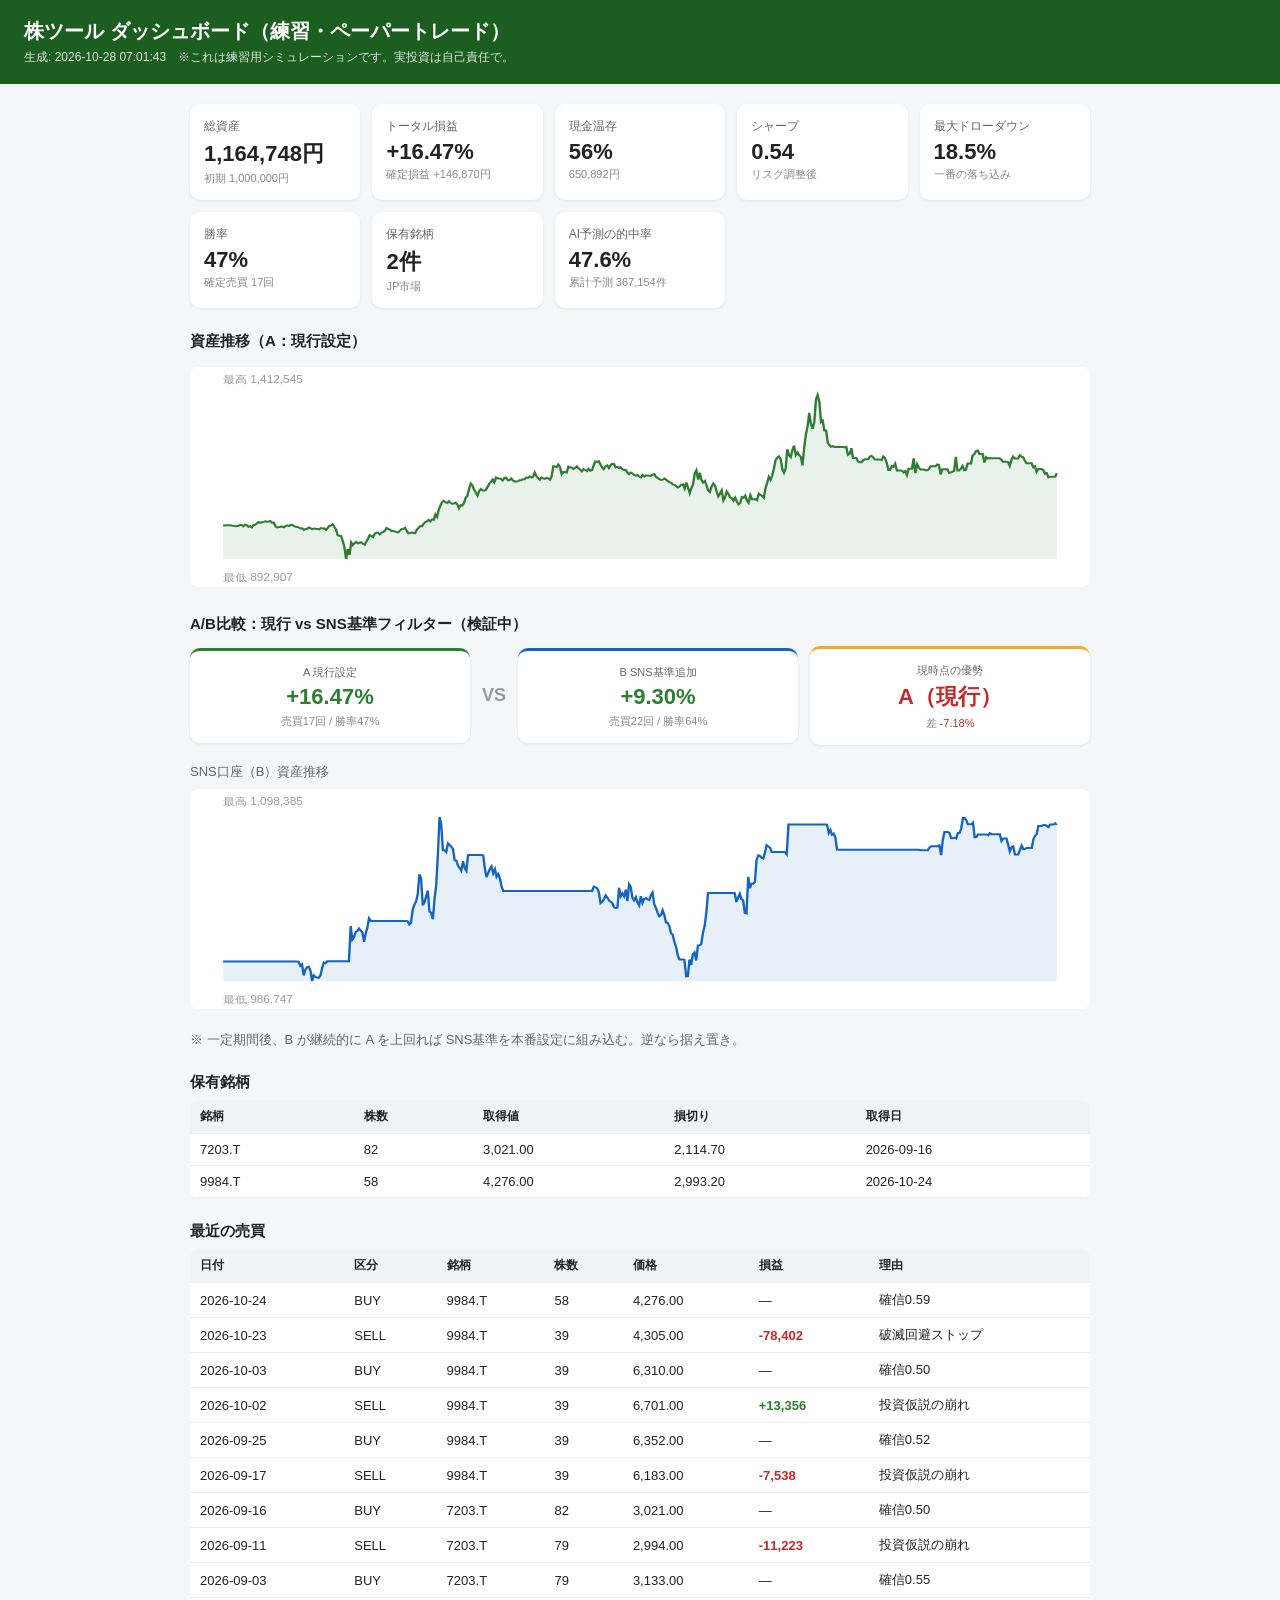
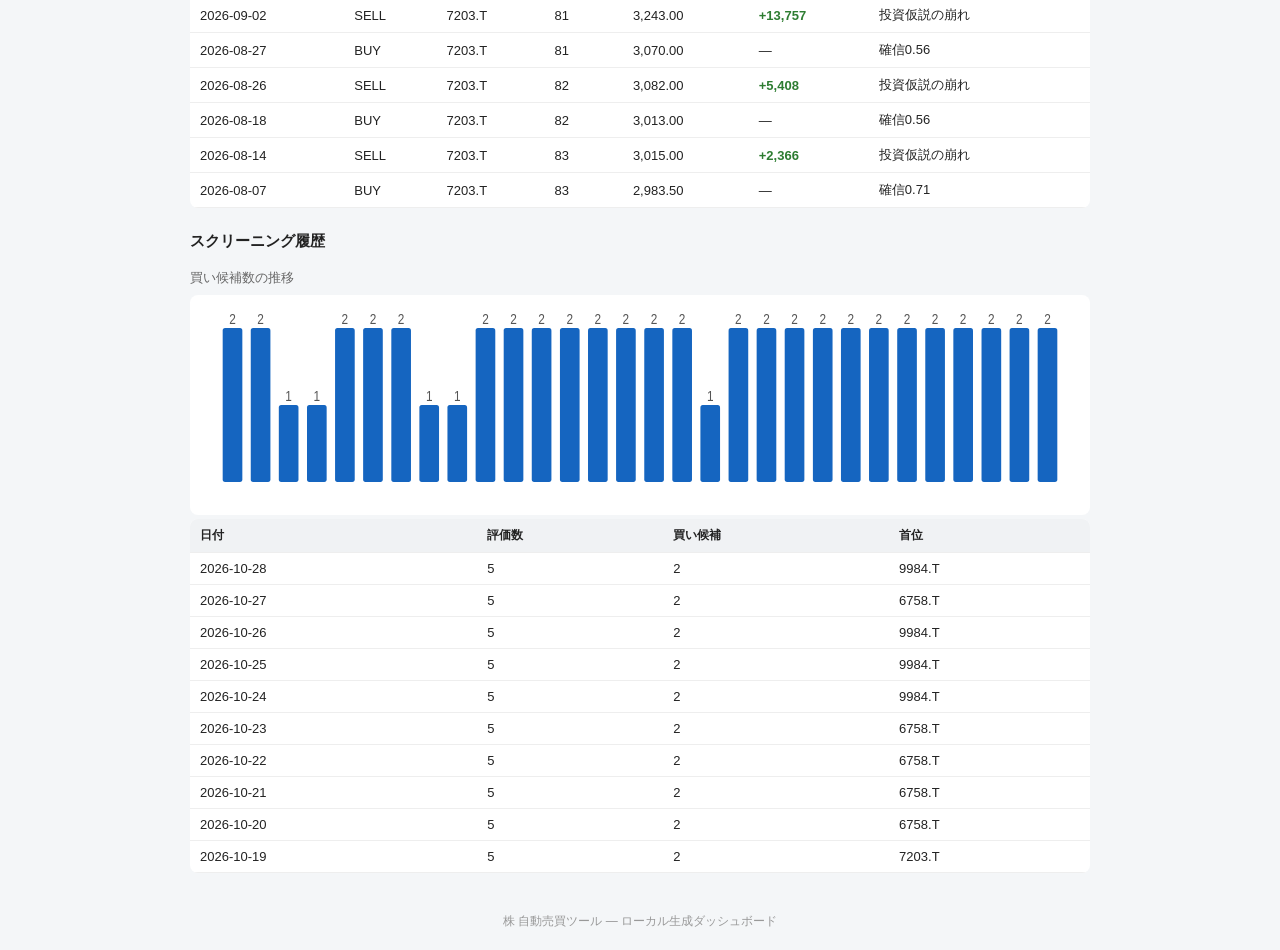
==== yrekxlgf/index.html @ 6e901bc2 "update 2026-10-28" ====
<!DOCTYPE html>
<html lang="ja"><head><meta charset="utf-8">
<meta name="viewport" content="width=device-width, initial-scale=1">
<title>株ツール ダッシュボード</title>
<style>
  body{font-family:"Segoe UI",Meiryo,sans-serif;margin:0;background:#f4f6f8;color:#222}
  header{background:#1b5e20;color:#fff;padding:18px 24px}
  header h1{margin:0;font-size:20px}
  header .gen{opacity:.85;font-size:12px;margin-top:4px}
  main{max-width:900px;margin:0 auto;padding:20px}
  .cards{display:grid;grid-template-columns:repeat(auto-fit,minmax(150px,1fr));gap:12px}
  .card{background:#fff;border-radius:10px;padding:14px;box-shadow:0 1px 3px rgba(0,0,0,.08)}
  .card .t{font-size:12px;color:#666}
  .card .v{font-size:22px;font-weight:700;margin-top:4px}
  .card .sub{font-size:11px;color:#888;margin-top:2px}
  h2{font-size:15px;margin:24px 0 8px}
  table{width:100%;border-collapse:collapse;background:#fff;border-radius:8px;overflow:hidden;font-size:13px}
  th,td{padding:8px 10px;text-align:left;border-bottom:1px solid #eee}
  th{background:#f0f2f4;font-weight:600;font-size:12px}
  .chart{width:100%;height:220px;background:#fff;border-radius:8px;margin-top:8px}
  .empty{background:#fff;border-radius:8px;padding:20px;color:#888;text-align:center}
  .muted{color:#666;font-size:13px;margin-top:18px}
  .pos{color:#2e7d32;font-weight:600} .neg{color:#c62828;font-weight:600}
  .axis{font-size:10px;fill:#999} .barlbl{font-size:10px;fill:#555;text-anchor:middle}
  footer{text-align:center;color:#999;font-size:12px;padding:20px}
  .ab-banner{display:grid;grid-template-columns:1fr auto 1fr 1fr;gap:12px;align-items:center;margin:12px 0}
  .ab-box{background:#fff;border-radius:10px;padding:14px;text-align:center;box-shadow:0 1px 3px rgba(0,0,0,.08)}
  .ab-a{border-top:3px solid #2e7d32} .ab-b{border-top:3px solid #1565c0}
  .ab-winner{border-top:3px solid #f9a825}
  .ab-lbl{font-size:11px;color:#666} .ab-ret{font-size:22px;font-weight:700;margin:4px 0}
  .ab-sub{font-size:11px;color:#888} .ab-vs{font-weight:700;color:#999;font-size:18px}
</style></head>
<body>
<header><h1>株ツール ダッシュボード（練習・ペーパートレード）</h1>
<div class="gen">生成: 2026-10-28 07:01:43　※これは練習用シミュレーションです。実投資は自己責任で。</div></header>
<main>
  <div class="cards"><div class="card"><div class="t">総資産</div><div class="v">1,164,748円</div><div class="sub">初期 1,000,000円</div></div><div class="card"><div class="t">トータル損益</div><div class="v">+16.47%</div><div class="sub">確定損益 +146,870円</div></div><div class="card"><div class="t">現金温存</div><div class="v">56%</div><div class="sub">650,892円</div></div><div class="card"><div class="t">シャープ</div><div class="v">0.54</div><div class="sub">リスク調整後</div></div><div class="card"><div class="t">最大ドローダウン</div><div class="v">18.5%</div><div class="sub">一番の落ち込み</div></div><div class="card"><div class="t">勝率</div><div class="v">47%</div><div class="sub">確定売買 17回</div></div><div class="card"><div class="t">保有銘柄</div><div class="v">2件</div><div class="sub">JP市場</div></div><div class="card"><div class="t">AI予測の的中率</div><div class="v">47.6%</div><div class="sub">累計予測 367,154件</div></div></div>
  <h2>資産推移（A：現行設定）</h2>
  <svg viewBox="0 0 760 220" class="chart" preserveAspectRatio="none">
  <polygon points="28,192 28.0,158.2 29.4,158.5 30.8,158.3 32.3,158.3 33.7,158.2 35.1,158.5 36.5,158.7 38.0,159.0 39.4,159.2 40.8,158.8 42.2,158.1 43.6,158.1 45.1,159.4 46.5,157.5 47.9,158.1 49.3,159.8 50.8,159.2 52.2,160.4 53.6,158.2 55.0,157.8 56.4,156.5 57.9,155.2 59.3,155.7 60.7,155.2 62.1,154.9 63.6,154.4 65.0,154.7 66.4,154.5 67.8,153.9 69.2,155.8 70.7,155.6 72.1,159.0 73.5,160.5 74.9,160.2 76.4,159.8 77.8,159.5 79.2,160.2 80.6,159.1 82.0,158.4 83.5,159.1 84.9,157.9 86.3,157.7 87.7,158.9 89.2,159.8 90.6,159.9 92.0,160.7 93.4,161.4 94.8,161.2 96.3,163.0 97.7,162.0 99.1,161.6 100.5,160.4 102.0,161.4 103.4,162.1 104.8,161.6 106.2,161.8 107.6,161.9 109.1,162.3 110.5,161.1 111.9,161.4 113.3,161.3 114.8,163.0 116.2,161.1 117.6,158.9 119.0,158.6 120.4,157.1 121.9,160.0 123.3,162.3 124.7,168.3 126.1,168.7 127.6,169.1 129.0,174.1 130.4,180.0 131.8,192.0 133.2,182.1 134.7,188.0 136.1,175.4 137.5,178.1 138.9,176.2 140.4,174.9 141.8,176.5 143.2,175.7 144.6,175.2 146.0,176.9 147.5,177.6 148.9,174.7 150.3,171.6 151.7,168.2 153.2,169.1 154.6,170.1 156.0,166.7 157.4,165.8 158.8,165.7 160.3,167.5 161.7,165.7 163.1,164.8 164.5,163.9 166.0,161.0 167.4,161.8 168.8,162.6 170.2,164.1 171.6,163.9 173.1,164.4 174.5,165.3 175.9,165.2 177.3,163.6 178.8,161.9 180.2,161.8 181.6,160.7 183.0,163.8 184.4,166.3 185.9,166.1 187.3,165.3 188.7,166.1 190.1,166.2 191.6,162.6 193.0,160.8 194.4,159.1 195.8,159.3 197.2,157.0 198.7,155.0 200.1,154.4 201.5,153.0 202.9,154.4 204.4,152.4 205.8,152.8 207.2,147.5 208.6,150.0 210.0,142.9 211.5,138.6 212.9,135.1 214.3,133.8 215.7,135.3 217.2,136.0 218.6,134.3 220.0,135.7 221.4,136.7 222.8,136.5 224.3,135.8 225.7,137.2 227.1,141.2 228.5,138.2 230.0,138.5 231.4,135.7 232.8,130.8 234.2,128.9 235.6,122.2 237.1,116.6 238.5,118.5 239.9,122.7 241.3,125.4 242.8,128.6 244.2,124.0 245.6,122.0 247.0,123.4 248.4,123.6 249.9,122.7 251.3,119.8 252.7,116.8 254.1,114.8 255.6,112.5 257.0,115.3 258.4,110.5 259.8,111.3 261.2,111.5 262.7,112.0 264.1,113.4 265.5,110.9 266.9,110.7 268.4,113.2 269.8,113.3 271.2,111.4 272.6,113.3 274.0,114.4 275.5,114.4 276.9,114.2 278.3,113.2 279.7,113.2 281.2,112.2 282.6,112.3 284.0,110.5 285.4,110.9 286.8,109.6 288.3,110.5 289.7,109.8 291.1,105.5 292.5,109.1 294.0,111.1 295.4,112.8 296.8,110.4 298.2,111.3 299.6,111.9 301.1,110.9 302.5,111.3 303.9,112.7 305.3,109.8 306.8,99.2 308.2,99.4 309.6,100.1 311.0,97.5 312.4,99.9 313.9,107.2 315.3,105.1 316.7,105.1 318.1,105.5 319.6,99.5 321.0,100.4 322.4,100.5 323.8,101.9 325.2,101.0 326.7,99.3 328.1,101.3 329.5,102.6 330.9,104.4 332.4,102.2 333.8,103.0 335.2,104.1 336.6,101.8 338.0,103.8 339.5,103.2 340.9,98.1 342.3,94.5 343.7,94.9 345.2,94.2 346.6,97.5 348.0,100.5 349.4,102.2 350.8,99.4 352.3,98.4 353.7,101.0 355.1,98.0 356.5,96.7 358.0,96.9 359.4,100.4 360.8,99.8 362.2,101.0 363.6,100.3 365.1,102.2 366.5,102.9 367.9,102.8 369.3,105.4 370.8,107.2 372.2,105.5 373.6,106.4 375.0,107.9 376.4,108.5 377.9,108.2 379.3,109.5 380.7,110.3 382.1,107.9 383.6,109.6 385.0,108.5 386.4,108.4 387.8,108.8 389.2,108.9 390.7,107.7 392.1,107.0 393.5,109.9 394.9,110.9 396.4,112.1 397.8,113.0 399.2,112.7 400.6,111.5 402.0,112.6 403.5,114.2 404.9,115.1 406.3,115.9 407.7,117.4 409.2,117.8 410.6,119.2 412.0,120.5 413.4,119.5 414.8,117.6 416.3,117.4 417.7,121.5 419.1,115.4 420.5,120.6 422.0,126.2 423.4,121.1 424.8,117.4 426.2,106.4 427.6,103.3 429.1,112.6 430.5,105.7 431.9,112.9 433.3,115.6 434.8,114.0 436.2,118.5 437.6,123.6 439.0,125.1 440.4,119.7 441.9,116.4 443.3,118.4 444.7,124.3 446.1,129.3 447.6,126.5 449.0,123.3 450.4,133.4 451.8,130.4 453.2,124.6 454.7,127.0 456.1,130.3 457.5,131.3 458.9,133.8 460.4,130.7 461.8,134.7 463.2,137.4 464.6,136.1 466.0,130.0 467.5,130.8 468.9,128.6 470.3,133.6 471.7,135.8 473.2,128.2 474.6,132.2 476.0,132.2 477.4,132.2 478.8,133.3 480.3,126.7 481.7,127.9 483.1,128.9 484.5,130.8 486.0,121.0 487.4,115.8 488.8,109.9 490.2,113.0 491.6,108.5 493.1,101.5 494.5,93.1 495.9,90.7 497.3,89.4 498.8,92.1 500.2,102.2 501.6,105.8 503.0,101.6 504.4,82.2 505.9,88.2 507.3,90.1 508.7,82.9 510.1,78.6 511.6,88.0 513.0,85.6 514.4,88.1 515.8,89.9 517.2,98.5 518.7,80.4 520.1,67.2 521.5,59.6 522.9,45.9 524.4,57.3 525.8,61.8 527.2,54.9 528.6,32.5 530.0,28.0 531.5,35.2 532.9,55.0 534.3,53.6 535.7,63.4 537.2,63.4 538.6,76.0 540.0,78.1 541.4,79.7 542.8,79.1 544.3,80.1 545.7,80.1 547.1,80.1 548.5,80.1 550.0,80.1 551.4,80.1 552.8,80.2 554.2,79.8 555.6,87.9 557.1,86.9 558.5,81.2 559.9,91.0 561.3,91.1 562.8,91.1 564.2,94.6 565.6,95.2 567.0,95.2 568.4,93.3 569.9,92.3 571.3,92.3 572.7,92.3 574.1,89.6 575.6,88.9 577.0,90.6 578.4,92.4 579.8,92.4 581.2,92.5 582.7,92.5 584.1,93.0 585.5,89.5 586.9,91.2 588.4,96.1 589.8,103.0 591.2,103.0 592.6,99.0 594.0,99.8 595.5,96.8 596.9,103.4 598.3,103.4 599.7,103.4 601.2,103.6 602.6,105.4 604.0,104.0 605.4,108.1 606.8,101.8 608.3,101.8 609.7,101.8 611.1,91.4 612.5,106.1 614.0,97.3 615.4,100.5 616.8,102.4 618.2,102.4 619.6,102.4 621.1,103.2 622.5,103.2 623.9,102.3 625.3,99.2 626.8,99.3 628.2,99.3 629.6,99.3 631.0,97.4 632.4,97.9 633.9,107.5 635.3,102.3 636.7,102.2 638.1,102.2 639.6,102.2 641.0,105.8 642.4,105.6 643.8,104.6 645.2,104.0 646.7,89.8 648.1,103.5 649.5,103.5 650.9,102.0 652.4,99.1 653.8,103.2 655.2,102.7 656.6,96.4 658.0,96.4 659.5,96.4 660.9,88.3 662.3,87.3 663.7,84.1 665.2,83.6 666.6,86.9 668.0,86.9 669.4,86.9 670.8,95.5 672.3,90.1 673.7,91.5 675.1,91.0 676.5,91.3 678.0,91.3 679.4,91.3 680.8,91.3 682.2,91.3 683.6,91.3 685.1,92.7 686.5,94.7 687.9,94.7 689.3,94.7 690.8,95.0 692.2,98.9 693.6,93.1 695.0,89.6 696.4,91.4 697.9,91.4 699.3,91.4 700.7,88.2 702.1,89.7 703.6,90.3 705.0,93.6 706.4,96.3 707.8,96.3 709.2,96.3 710.7,96.3 712.1,100.4 713.5,99.2 714.9,104.9 716.4,102.1 717.8,102.1 719.2,102.1 720.6,103.1 722.0,106.7 723.5,106.1 724.9,110.3 726.3,109.7 727.7,109.8 729.2,109.8 730.6,109.7 732.0,106.2 732,192" fill="#2e7d32" opacity="0.10"/>
  <polyline points="28.0,158.2 29.4,158.5 30.8,158.3 32.3,158.3 33.7,158.2 35.1,158.5 36.5,158.7 38.0,159.0 39.4,159.2 40.8,158.8 42.2,158.1 43.6,158.1 45.1,159.4 46.5,157.5 47.9,158.1 49.3,159.8 50.8,159.2 52.2,160.4 53.6,158.2 55.0,157.8 56.4,156.5 57.9,155.2 59.3,155.7 60.7,155.2 62.1,154.9 63.6,154.4 65.0,154.7 66.4,154.5 67.8,153.9 69.2,155.8 70.7,155.6 72.1,159.0 73.5,160.5 74.9,160.2 76.4,159.8 77.8,159.5 79.2,160.2 80.6,159.1 82.0,158.4 83.5,159.1 84.9,157.9 86.3,157.7 87.7,158.9 89.2,159.8 90.6,159.9 92.0,160.7 93.4,161.4 94.8,161.2 96.3,163.0 97.7,162.0 99.1,161.6 100.5,160.4 102.0,161.4 103.4,162.1 104.8,161.6 106.2,161.8 107.6,161.9 109.1,162.3 110.5,161.1 111.9,161.4 113.3,161.3 114.8,163.0 116.2,161.1 117.6,158.9 119.0,158.6 120.4,157.1 121.9,160.0 123.3,162.3 124.7,168.3 126.1,168.7 127.6,169.1 129.0,174.1 130.4,180.0 131.8,192.0 133.2,182.1 134.7,188.0 136.1,175.4 137.5,178.1 138.9,176.2 140.4,174.9 141.8,176.5 143.2,175.7 144.6,175.2 146.0,176.9 147.5,177.6 148.9,174.7 150.3,171.6 151.7,168.2 153.2,169.1 154.6,170.1 156.0,166.7 157.4,165.8 158.8,165.7 160.3,167.5 161.7,165.7 163.1,164.8 164.5,163.9 166.0,161.0 167.4,161.8 168.8,162.6 170.2,164.1 171.6,163.9 173.1,164.4 174.5,165.3 175.9,165.2 177.3,163.6 178.8,161.9 180.2,161.8 181.6,160.7 183.0,163.8 184.4,166.3 185.9,166.1 187.3,165.3 188.7,166.1 190.1,166.2 191.6,162.6 193.0,160.8 194.4,159.1 195.8,159.3 197.2,157.0 198.7,155.0 200.1,154.4 201.5,153.0 202.9,154.4 204.4,152.4 205.8,152.8 207.2,147.5 208.6,150.0 210.0,142.9 211.5,138.6 212.9,135.1 214.3,133.8 215.7,135.3 217.2,136.0 218.6,134.3 220.0,135.7 221.4,136.7 222.8,136.5 224.3,135.8 225.7,137.2 227.1,141.2 228.5,138.2 230.0,138.5 231.4,135.7 232.8,130.8 234.2,128.9 235.6,122.2 237.1,116.6 238.5,118.5 239.9,122.7 241.3,125.4 242.8,128.6 244.2,124.0 245.6,122.0 247.0,123.4 248.4,123.6 249.9,122.7 251.3,119.8 252.7,116.8 254.1,114.8 255.6,112.5 257.0,115.3 258.4,110.5 259.8,111.3 261.2,111.5 262.7,112.0 264.1,113.4 265.5,110.9 266.9,110.7 268.4,113.2 269.8,113.3 271.2,111.4 272.6,113.3 274.0,114.4 275.5,114.4 276.9,114.2 278.3,113.2 279.7,113.2 281.2,112.2 282.6,112.3 284.0,110.5 285.4,110.9 286.8,109.6 288.3,110.5 289.7,109.8 291.1,105.5 292.5,109.1 294.0,111.1 295.4,112.8 296.8,110.4 298.2,111.3 299.6,111.9 301.1,110.9 302.5,111.3 303.9,112.7 305.3,109.8 306.8,99.2 308.2,99.4 309.6,100.1 311.0,97.5 312.4,99.9 313.9,107.2 315.3,105.1 316.7,105.1 318.1,105.5 319.6,99.5 321.0,100.4 322.4,100.5 323.8,101.9 325.2,101.0 326.7,99.3 328.1,101.3 329.5,102.6 330.9,104.4 332.4,102.2 333.8,103.0 335.2,104.1 336.6,101.8 338.0,103.8 339.5,103.2 340.9,98.1 342.3,94.5 343.7,94.9 345.2,94.2 346.6,97.5 348.0,100.5 349.4,102.2 350.8,99.4 352.3,98.4 353.7,101.0 355.1,98.0 356.5,96.7 358.0,96.9 359.4,100.4 360.8,99.8 362.2,101.0 363.6,100.3 365.1,102.2 366.5,102.9 367.9,102.8 369.3,105.4 370.8,107.2 372.2,105.5 373.6,106.4 375.0,107.9 376.4,108.5 377.9,108.2 379.3,109.5 380.7,110.3 382.1,107.9 383.6,109.6 385.0,108.5 386.4,108.4 387.8,108.8 389.2,108.9 390.7,107.7 392.1,107.0 393.5,109.9 394.9,110.9 396.4,112.1 397.8,113.0 399.2,112.7 400.6,111.5 402.0,112.6 403.5,114.2 404.9,115.1 406.3,115.9 407.7,117.4 409.2,117.8 410.6,119.2 412.0,120.5 413.4,119.5 414.8,117.6 416.3,117.4 417.7,121.5 419.1,115.4 420.5,120.6 422.0,126.2 423.4,121.1 424.8,117.4 426.2,106.4 427.6,103.3 429.1,112.6 430.5,105.7 431.9,112.9 433.3,115.6 434.8,114.0 436.2,118.5 437.6,123.6 439.0,125.1 440.4,119.7 441.9,116.4 443.3,118.4 444.7,124.3 446.1,129.3 447.6,126.5 449.0,123.3 450.4,133.4 451.8,130.4 453.2,124.6 454.7,127.0 456.1,130.3 457.5,131.3 458.9,133.8 460.4,130.7 461.8,134.7 463.2,137.4 464.6,136.1 466.0,130.0 467.5,130.8 468.9,128.6 470.3,133.6 471.7,135.8 473.2,128.2 474.6,132.2 476.0,132.2 477.4,132.2 478.8,133.3 480.3,126.7 481.7,127.9 483.1,128.9 484.5,130.8 486.0,121.0 487.4,115.8 488.8,109.9 490.2,113.0 491.6,108.5 493.1,101.5 494.5,93.1 495.9,90.7 497.3,89.4 498.8,92.1 500.2,102.2 501.6,105.8 503.0,101.6 504.4,82.2 505.9,88.2 507.3,90.1 508.7,82.9 510.1,78.6 511.6,88.0 513.0,85.6 514.4,88.1 515.8,89.9 517.2,98.5 518.7,80.4 520.1,67.2 521.5,59.6 522.9,45.9 524.4,57.3 525.8,61.8 527.2,54.9 528.6,32.5 530.0,28.0 531.5,35.2 532.9,55.0 534.3,53.6 535.7,63.4 537.2,63.4 538.6,76.0 540.0,78.1 541.4,79.7 542.8,79.1 544.3,80.1 545.7,80.1 547.1,80.1 548.5,80.1 550.0,80.1 551.4,80.1 552.8,80.2 554.2,79.8 555.6,87.9 557.1,86.9 558.5,81.2 559.9,91.0 561.3,91.1 562.8,91.1 564.2,94.6 565.6,95.2 567.0,95.2 568.4,93.3 569.9,92.3 571.3,92.3 572.7,92.3 574.1,89.6 575.6,88.9 577.0,90.6 578.4,92.4 579.8,92.4 581.2,92.5 582.7,92.5 584.1,93.0 585.5,89.5 586.9,91.2 588.4,96.1 589.8,103.0 591.2,103.0 592.6,99.0 594.0,99.8 595.5,96.8 596.9,103.4 598.3,103.4 599.7,103.4 601.2,103.6 602.6,105.4 604.0,104.0 605.4,108.1 606.8,101.8 608.3,101.8 609.7,101.8 611.1,91.4 612.5,106.1 614.0,97.3 615.4,100.5 616.8,102.4 618.2,102.4 619.6,102.4 621.1,103.2 622.5,103.2 623.9,102.3 625.3,99.2 626.8,99.3 628.2,99.3 629.6,99.3 631.0,97.4 632.4,97.9 633.9,107.5 635.3,102.3 636.7,102.2 638.1,102.2 639.6,102.2 641.0,105.8 642.4,105.6 643.8,104.6 645.2,104.0 646.7,89.8 648.1,103.5 649.5,103.5 650.9,102.0 652.4,99.1 653.8,103.2 655.2,102.7 656.6,96.4 658.0,96.4 659.5,96.4 660.9,88.3 662.3,87.3 663.7,84.1 665.2,83.6 666.6,86.9 668.0,86.9 669.4,86.9 670.8,95.5 672.3,90.1 673.7,91.5 675.1,91.0 676.5,91.3 678.0,91.3 679.4,91.3 680.8,91.3 682.2,91.3 683.6,91.3 685.1,92.7 686.5,94.7 687.9,94.7 689.3,94.7 690.8,95.0 692.2,98.9 693.6,93.1 695.0,89.6 696.4,91.4 697.9,91.4 699.3,91.4 700.7,88.2 702.1,89.7 703.6,90.3 705.0,93.6 706.4,96.3 707.8,96.3 709.2,96.3 710.7,96.3 712.1,100.4 713.5,99.2 714.9,104.9 716.4,102.1 717.8,102.1 719.2,102.1 720.6,103.1 722.0,106.7 723.5,106.1 724.9,110.3 726.3,109.7 727.7,109.8 729.2,109.8 730.6,109.7 732.0,106.2" fill="none" stroke="#2e7d32" stroke-width="2"/>
  <text x="28" y="16" class="axis">最高 1,412,545</text>
  <text x="28" y="214" class="axis">最低 892,907</text>
</svg>
  
<h2>A/B比較：現行 vs SNS基準フィルター（検証中）</h2>
<div class="ab-banner">
  <div class="ab-box ab-a">
    <div class="ab-lbl">A 現行設定</div>
    <div class="ab-ret pos">+16.47%</div>
    <div class="ab-sub">売買17回 / 勝率47%</div>
  </div>
  <div class="ab-vs">VS</div>
  <div class="ab-box ab-b">
    <div class="ab-lbl">B SNS基準追加</div>
    <div class="ab-ret pos">+9.30%</div>
    <div class="ab-sub">売買22回 / 勝率64%</div>
  </div>
  <div class="ab-box ab-winner">
    <div class="ab-lbl">現時点の優勢</div>
    <div class="ab-ret" style="color:#c62828">A（現行）</div>
    <div class="ab-sub">差 <span style="color:#c62828">-7.18%</span></div>
  </div>
</div>
<div class="muted">SNS口座（B）資産推移</div><svg viewBox="0 0 760 220" class="chart" preserveAspectRatio="none">
  <polygon points="28,192 28.0,172.5 29.4,172.5 30.8,172.5 32.2,172.5 33.7,172.5 35.1,172.5 36.5,172.5 37.9,172.5 39.3,172.5 40.7,172.5 42.2,172.5 43.6,172.5 45.0,172.5 46.4,172.5 47.8,172.5 49.2,172.5 50.7,172.5 52.1,172.5 53.5,172.5 54.9,172.5 56.3,172.5 57.7,172.5 59.2,172.5 60.6,172.5 62.0,172.5 63.4,172.5 64.8,172.5 66.2,172.5 67.7,172.5 69.1,172.5 70.5,172.5 71.9,172.5 73.3,172.5 74.7,172.5 76.2,172.5 77.6,172.5 79.0,172.5 80.4,172.5 81.8,172.5 83.2,172.5 84.7,172.5 86.1,172.5 87.5,172.5 88.9,172.5 90.3,172.5 91.7,172.7 93.2,176.8 94.6,175.3 96.0,186.4 97.4,180.7 98.8,178.2 100.2,177.6 101.7,181.6 103.1,192.0 104.5,186.4 105.9,188.0 107.3,188.6 108.7,188.8 110.2,186.3 111.6,178.9 113.0,173.4 114.4,174.2 115.8,172.3 117.2,172.3 118.7,172.3 120.1,172.3 121.5,172.3 122.9,172.3 124.3,172.3 125.7,172.3 127.2,172.3 128.6,172.3 130.0,172.3 131.4,172.3 132.8,172.3 134.2,172.4 135.7,137.1 137.1,150.5 138.5,148.1 139.9,142.9 141.3,142.3 142.7,139.5 144.2,141.7 145.6,143.6 147.0,152.8 148.4,144.2 149.8,138.2 151.2,129.3 152.7,131.9 154.1,131.9 155.5,131.9 156.9,131.9 158.3,131.9 159.7,131.9 161.2,131.9 162.6,131.9 164.0,131.9 165.4,131.9 166.8,131.9 168.2,131.9 169.6,131.9 171.1,131.9 172.5,131.9 173.9,131.9 175.3,131.9 176.7,131.9 178.1,131.9 179.6,131.9 181.0,131.9 182.4,131.9 183.8,132.1 185.2,135.4 186.6,133.8 188.1,120.3 189.5,115.6 190.9,112.5 192.3,105.2 193.7,85.3 195.1,89.0 196.6,116.3 198.0,113.4 199.4,107.4 200.8,101.6 202.2,122.3 203.6,123.8 205.1,130.2 206.5,109.8 207.9,96.4 209.3,66.3 210.7,28.0 212.1,35.0 213.6,61.2 215.0,61.2 216.4,63.0 217.8,54.2 219.2,55.8 220.6,57.5 222.1,60.1 223.5,71.4 224.9,71.5 226.3,76.6 227.7,79.0 229.1,81.7 230.6,72.1 232.0,79.1 233.4,81.8 234.8,66.1 236.2,66.1 237.6,66.1 239.1,66.1 240.5,66.1 241.9,66.1 243.3,66.1 244.7,66.1 246.1,66.1 247.6,66.3 249.0,79.7 250.4,88.1 251.8,83.8 253.2,80.2 254.6,77.5 256.1,84.4 257.5,80.4 258.9,87.7 260.3,84.9 261.7,89.6 263.1,97.6 264.6,102.0 266.0,102.0 267.4,102.0 268.8,102.0 270.2,102.0 271.6,102.0 273.1,102.0 274.5,102.0 275.9,102.0 277.3,102.0 278.7,102.0 280.1,102.0 281.6,102.0 283.0,102.0 284.4,102.0 285.8,102.0 287.2,102.0 288.6,102.0 290.1,102.0 291.5,102.0 292.9,102.0 294.3,102.0 295.7,102.0 297.1,102.0 298.6,102.0 300.0,102.0 301.4,102.0 302.8,102.0 304.2,102.0 305.6,102.0 307.1,102.0 308.5,102.0 309.9,102.0 311.3,102.0 312.7,102.0 314.1,102.0 315.5,102.0 317.0,102.0 318.4,102.0 319.8,102.0 321.2,102.0 322.6,102.0 324.0,102.0 325.5,102.0 326.9,102.0 328.3,102.0 329.7,102.0 331.1,102.0 332.5,102.0 334.0,102.0 335.4,102.0 336.8,102.0 338.2,102.0 339.6,102.1 341.0,97.5 342.5,98.5 343.9,99.2 345.3,103.5 346.7,114.1 348.1,112.7 349.5,110.2 351.0,106.5 352.4,108.6 353.8,111.5 355.2,112.8 356.6,113.9 358.0,118.0 359.5,119.0 360.9,118.7 362.3,98.7 363.7,107.3 365.1,104.4 366.5,107.4 368.0,100.6 369.4,112.2 370.8,95.4 372.2,98.1 373.6,108.7 375.0,111.5 376.5,108.2 377.9,113.6 379.3,116.5 380.7,107.1 382.1,113.9 383.5,109.7 385.0,109.2 386.4,110.5 387.8,111.0 389.2,106.2 390.6,103.5 392.0,115.1 393.5,119.1 394.9,123.8 396.3,127.3 397.7,126.2 399.1,121.3 400.5,125.8 402.0,133.6 403.4,133.8 404.8,137.2 406.2,144.1 407.6,145.7 409.0,152.4 410.5,157.9 411.9,166.3 413.3,170.6 414.7,170.6 416.1,170.6 417.5,170.8 419.0,187.4 420.4,187.1 421.8,170.6 423.2,176.0 424.6,165.4 426.0,163.5 427.5,171.5 428.9,156.4 430.3,156.3 431.7,155.0 433.1,144.4 434.5,137.3 436.0,123.8 437.4,104.1 438.8,104.1 440.2,104.1 441.6,104.1 443.0,104.1 444.5,104.1 445.9,104.1 447.3,104.1 448.7,104.1 450.1,104.1 451.5,104.1 452.9,104.1 454.4,104.1 455.8,104.1 457.2,104.1 458.6,104.1 460.0,104.2 461.4,113.0 462.9,108.6 464.3,104.8 465.7,110.1 467.1,111.3 468.5,123.8 469.9,124.4 471.4,87.8 472.8,99.2 474.2,94.7 475.6,94.8 477.0,92.9 478.4,71.2 479.9,66.3 481.3,66.9 482.7,68.9 484.1,69.5 485.5,63.6 486.9,56.1 488.4,57.5 489.8,58.7 491.2,63.1 492.6,63.1 494.0,63.1 495.4,63.1 496.9,63.1 498.3,63.1 499.7,63.1 501.1,63.1 502.5,63.3 503.9,65.2 505.4,35.4 506.8,35.4 508.2,35.4 509.6,35.4 511.0,35.4 512.4,35.4 513.9,35.4 515.3,35.4 516.7,35.4 518.1,35.4 519.5,35.4 520.9,35.4 522.4,35.4 523.8,35.4 525.2,35.4 526.6,35.4 528.0,35.4 529.4,35.4 530.9,35.4 532.3,35.4 533.7,35.4 535.1,35.4 536.5,35.4 537.9,35.6 539.4,44.0 540.8,40.9 542.2,45.8 543.6,44.6 545.0,48.6 546.4,60.5 547.9,60.7 549.3,60.7 550.7,60.7 552.1,60.7 553.5,60.7 554.9,60.7 556.4,60.7 557.8,60.7 559.2,60.7 560.6,60.7 562.0,60.7 563.4,60.7 564.9,60.7 566.3,60.7 567.7,60.7 569.1,60.7 570.5,60.7 571.9,60.7 573.4,60.7 574.8,60.7 576.2,60.7 577.6,60.7 579.0,60.7 580.4,60.7 581.9,60.7 583.3,60.7 584.7,60.7 586.1,60.7 587.5,60.7 588.9,60.7 590.4,60.7 591.8,60.7 593.2,60.7 594.6,60.7 596.0,60.7 597.4,60.7 598.8,60.7 600.3,60.7 601.7,60.7 603.1,60.7 604.5,60.7 605.9,60.7 607.3,60.7 608.8,60.7 610.2,60.7 611.6,60.7 613.0,60.7 614.4,60.7 615.8,60.7 617.3,61.3 618.7,61.3 620.1,61.3 621.5,61.2 622.9,61.2 624.3,58.9 625.8,57.2 627.2,57.2 628.6,57.2 630.0,57.2 631.4,57.2 632.8,56.3 634.3,66.1 635.7,51.0 637.1,43.1 638.5,43.1 639.9,43.1 641.3,43.9 642.8,49.3 644.2,49.3 645.6,48.6 647.0,49.4 648.4,44.0 649.8,44.0 651.3,39.2 652.7,29.1 654.1,29.1 655.5,31.1 656.9,35.3 658.3,35.3 659.8,35.3 661.2,33.5 662.6,48.3 664.0,48.0 665.4,45.5 666.8,45.5 668.3,45.5 669.7,45.5 671.1,45.5 672.5,45.5 673.9,46.3 675.3,44.2 676.8,45.2 678.2,45.2 679.6,45.2 681.0,45.2 682.4,45.2 683.8,45.2 685.3,52.0 686.7,49.5 688.1,49.5 689.5,49.5 690.9,55.9 692.3,62.5 693.8,57.9 695.2,57.3 696.6,65.5 698.0,65.5 699.4,65.5 700.8,61.1 702.3,56.6 703.7,60.2 705.1,60.1 706.5,59.0 707.9,59.0 709.3,59.0 710.8,59.0 712.2,50.2 713.6,46.9 715.0,44.8 716.4,36.9 717.8,36.9 719.3,36.9 720.7,36.0 722.1,36.0 723.5,36.9 724.9,38.1 726.3,35.6 727.8,35.6 729.2,35.6 730.6,34.2 732.0,36.0 732,192" fill="#1565c0" opacity="0.10"/>
  <polyline points="28.0,172.5 29.4,172.5 30.8,172.5 32.2,172.5 33.7,172.5 35.1,172.5 36.5,172.5 37.9,172.5 39.3,172.5 40.7,172.5 42.2,172.5 43.6,172.5 45.0,172.5 46.4,172.5 47.8,172.5 49.2,172.5 50.7,172.5 52.1,172.5 53.5,172.5 54.9,172.5 56.3,172.5 57.7,172.5 59.2,172.5 60.6,172.5 62.0,172.5 63.4,172.5 64.8,172.5 66.2,172.5 67.7,172.5 69.1,172.5 70.5,172.5 71.9,172.5 73.3,172.5 74.7,172.5 76.2,172.5 77.6,172.5 79.0,172.5 80.4,172.5 81.8,172.5 83.2,172.5 84.7,172.5 86.1,172.5 87.5,172.5 88.9,172.5 90.3,172.5 91.7,172.7 93.2,176.8 94.6,175.3 96.0,186.4 97.4,180.7 98.8,178.2 100.2,177.6 101.7,181.6 103.1,192.0 104.5,186.4 105.9,188.0 107.3,188.6 108.7,188.8 110.2,186.3 111.6,178.9 113.0,173.4 114.4,174.2 115.8,172.3 117.2,172.3 118.7,172.3 120.1,172.3 121.5,172.3 122.9,172.3 124.3,172.3 125.7,172.3 127.2,172.3 128.6,172.3 130.0,172.3 131.4,172.3 132.8,172.3 134.2,172.4 135.7,137.1 137.1,150.5 138.5,148.1 139.9,142.9 141.3,142.3 142.7,139.5 144.2,141.7 145.6,143.6 147.0,152.8 148.4,144.2 149.8,138.2 151.2,129.3 152.7,131.9 154.1,131.9 155.5,131.9 156.9,131.9 158.3,131.9 159.7,131.9 161.2,131.9 162.6,131.9 164.0,131.9 165.4,131.9 166.8,131.9 168.2,131.9 169.6,131.9 171.1,131.9 172.5,131.9 173.9,131.9 175.3,131.9 176.7,131.9 178.1,131.9 179.6,131.9 181.0,131.9 182.4,131.9 183.8,132.1 185.2,135.4 186.6,133.8 188.1,120.3 189.5,115.6 190.9,112.5 192.3,105.2 193.7,85.3 195.1,89.0 196.6,116.3 198.0,113.4 199.4,107.4 200.8,101.6 202.2,122.3 203.6,123.8 205.1,130.2 206.5,109.8 207.9,96.4 209.3,66.3 210.7,28.0 212.1,35.0 213.6,61.2 215.0,61.2 216.4,63.0 217.8,54.2 219.2,55.8 220.6,57.5 222.1,60.1 223.5,71.4 224.9,71.5 226.3,76.6 227.7,79.0 229.1,81.7 230.6,72.1 232.0,79.1 233.4,81.8 234.8,66.1 236.2,66.1 237.6,66.1 239.1,66.1 240.5,66.1 241.9,66.1 243.3,66.1 244.7,66.1 246.1,66.1 247.6,66.3 249.0,79.7 250.4,88.1 251.8,83.8 253.2,80.2 254.6,77.5 256.1,84.4 257.5,80.4 258.9,87.7 260.3,84.9 261.7,89.6 263.1,97.6 264.6,102.0 266.0,102.0 267.4,102.0 268.8,102.0 270.2,102.0 271.6,102.0 273.1,102.0 274.5,102.0 275.9,102.0 277.3,102.0 278.7,102.0 280.1,102.0 281.6,102.0 283.0,102.0 284.4,102.0 285.8,102.0 287.2,102.0 288.6,102.0 290.1,102.0 291.5,102.0 292.9,102.0 294.3,102.0 295.7,102.0 297.1,102.0 298.6,102.0 300.0,102.0 301.4,102.0 302.8,102.0 304.2,102.0 305.6,102.0 307.1,102.0 308.5,102.0 309.9,102.0 311.3,102.0 312.7,102.0 314.1,102.0 315.5,102.0 317.0,102.0 318.4,102.0 319.8,102.0 321.2,102.0 322.6,102.0 324.0,102.0 325.5,102.0 326.9,102.0 328.3,102.0 329.7,102.0 331.1,102.0 332.5,102.0 334.0,102.0 335.4,102.0 336.8,102.0 338.2,102.0 339.6,102.1 341.0,97.5 342.5,98.5 343.9,99.2 345.3,103.5 346.7,114.1 348.1,112.7 349.5,110.2 351.0,106.5 352.4,108.6 353.8,111.5 355.2,112.8 356.6,113.9 358.0,118.0 359.5,119.0 360.9,118.7 362.3,98.7 363.7,107.3 365.1,104.4 366.5,107.4 368.0,100.6 369.4,112.2 370.8,95.4 372.2,98.1 373.6,108.7 375.0,111.5 376.5,108.2 377.9,113.6 379.3,116.5 380.7,107.1 382.1,113.9 383.5,109.7 385.0,109.2 386.4,110.5 387.8,111.0 389.2,106.2 390.6,103.5 392.0,115.1 393.5,119.1 394.9,123.8 396.3,127.3 397.7,126.2 399.1,121.3 400.5,125.8 402.0,133.6 403.4,133.8 404.8,137.2 406.2,144.1 407.6,145.7 409.0,152.4 410.5,157.9 411.9,166.3 413.3,170.6 414.7,170.6 416.1,170.6 417.5,170.8 419.0,187.4 420.4,187.1 421.8,170.6 423.2,176.0 424.6,165.4 426.0,163.5 427.5,171.5 428.9,156.4 430.3,156.3 431.7,155.0 433.1,144.4 434.5,137.3 436.0,123.8 437.4,104.1 438.8,104.1 440.2,104.1 441.6,104.1 443.0,104.1 444.5,104.1 445.9,104.1 447.3,104.1 448.7,104.1 450.1,104.1 451.5,104.1 452.9,104.1 454.4,104.1 455.8,104.1 457.2,104.1 458.6,104.1 460.0,104.2 461.4,113.0 462.9,108.6 464.3,104.8 465.7,110.1 467.1,111.3 468.5,123.8 469.9,124.4 471.4,87.8 472.8,99.2 474.2,94.7 475.6,94.8 477.0,92.9 478.4,71.2 479.9,66.3 481.3,66.9 482.7,68.9 484.1,69.5 485.5,63.6 486.9,56.1 488.4,57.5 489.8,58.7 491.2,63.1 492.6,63.1 494.0,63.1 495.4,63.1 496.9,63.1 498.3,63.1 499.7,63.1 501.1,63.1 502.5,63.3 503.9,65.2 505.4,35.4 506.8,35.4 508.2,35.4 509.6,35.4 511.0,35.4 512.4,35.4 513.9,35.4 515.3,35.4 516.7,35.4 518.1,35.4 519.5,35.4 520.9,35.4 522.4,35.4 523.8,35.4 525.2,35.4 526.6,35.4 528.0,35.4 529.4,35.4 530.9,35.4 532.3,35.4 533.7,35.4 535.1,35.4 536.5,35.4 537.9,35.6 539.4,44.0 540.8,40.9 542.2,45.8 543.6,44.6 545.0,48.6 546.4,60.5 547.9,60.7 549.3,60.7 550.7,60.7 552.1,60.7 553.5,60.7 554.9,60.7 556.4,60.7 557.8,60.7 559.2,60.7 560.6,60.7 562.0,60.7 563.4,60.7 564.9,60.7 566.3,60.7 567.7,60.7 569.1,60.7 570.5,60.7 571.9,60.7 573.4,60.7 574.8,60.7 576.2,60.7 577.6,60.7 579.0,60.7 580.4,60.7 581.9,60.7 583.3,60.7 584.7,60.7 586.1,60.7 587.5,60.7 588.9,60.7 590.4,60.7 591.8,60.7 593.2,60.7 594.6,60.7 596.0,60.7 597.4,60.7 598.8,60.7 600.3,60.7 601.7,60.7 603.1,60.7 604.5,60.7 605.9,60.7 607.3,60.7 608.8,60.7 610.2,60.7 611.6,60.7 613.0,60.7 614.4,60.7 615.8,60.7 617.3,61.3 618.7,61.3 620.1,61.3 621.5,61.2 622.9,61.2 624.3,58.9 625.8,57.2 627.2,57.2 628.6,57.2 630.0,57.2 631.4,57.2 632.8,56.3 634.3,66.1 635.7,51.0 637.1,43.1 638.5,43.1 639.9,43.1 641.3,43.9 642.8,49.3 644.2,49.3 645.6,48.6 647.0,49.4 648.4,44.0 649.8,44.0 651.3,39.2 652.7,29.1 654.1,29.1 655.5,31.1 656.9,35.3 658.3,35.3 659.8,35.3 661.2,33.5 662.6,48.3 664.0,48.0 665.4,45.5 666.8,45.5 668.3,45.5 669.7,45.5 671.1,45.5 672.5,45.5 673.9,46.3 675.3,44.2 676.8,45.2 678.2,45.2 679.6,45.2 681.0,45.2 682.4,45.2 683.8,45.2 685.3,52.0 686.7,49.5 688.1,49.5 689.5,49.5 690.9,55.9 692.3,62.5 693.8,57.9 695.2,57.3 696.6,65.5 698.0,65.5 699.4,65.5 700.8,61.1 702.3,56.6 703.7,60.2 705.1,60.1 706.5,59.0 707.9,59.0 709.3,59.0 710.8,59.0 712.2,50.2 713.6,46.9 715.0,44.8 716.4,36.9 717.8,36.9 719.3,36.9 720.7,36.0 722.1,36.0 723.5,36.9 724.9,38.1 726.3,35.6 727.8,35.6 729.2,35.6 730.6,34.2 732.0,36.0" fill="none" stroke="#1565c0" stroke-width="2"/>
  <text x="28" y="16" class="axis">最高 1,098,385</text>
  <text x="28" y="214" class="axis">最低 986,747</text>
</svg>
<p class="muted">※ 一定期間後、B が継続的に A を上回れば SNS基準を本番設定に組み込む。逆なら据え置き。</p>
  <h2>保有銘柄</h2><table><tr><th>銘柄</th><th>株数</th><th>取得値</th><th>損切り</th><th>取得日</th></tr><tr><td>7203.T</td><td>82</td><td>3,021.00</td><td>2,114.70</td><td>2026-09-16</td></tr><tr><td>9984.T</td><td>58</td><td>4,276.00</td><td>2,993.20</td><td>2026-10-24</td></tr></table>
  <h2>最近の売買</h2><table><tr><th>日付</th><th>区分</th><th>銘柄</th><th>株数</th><th>価格</th><th>損益</th><th>理由</th></tr><tr><td>2026-10-24</td><td>BUY</td><td>9984.T</td><td>58</td><td>4,276.00</td><td class=''>—</td><td>確信0.59</td></tr><tr><td>2026-10-23</td><td>SELL</td><td>9984.T</td><td>39</td><td>4,305.00</td><td class='neg'>-78,402</td><td>破滅回避ストップ</td></tr><tr><td>2026-10-03</td><td>BUY</td><td>9984.T</td><td>39</td><td>6,310.00</td><td class=''>—</td><td>確信0.50</td></tr><tr><td>2026-10-02</td><td>SELL</td><td>9984.T</td><td>39</td><td>6,701.00</td><td class='pos'>+13,356</td><td>投資仮説の崩れ</td></tr><tr><td>2026-09-25</td><td>BUY</td><td>9984.T</td><td>39</td><td>6,352.00</td><td class=''>—</td><td>確信0.52</td></tr><tr><td>2026-09-17</td><td>SELL</td><td>9984.T</td><td>39</td><td>6,183.00</td><td class='neg'>-7,538</td><td>投資仮説の崩れ</td></tr><tr><td>2026-09-16</td><td>BUY</td><td>7203.T</td><td>82</td><td>3,021.00</td><td class=''>—</td><td>確信0.50</td></tr><tr><td>2026-09-11</td><td>SELL</td><td>7203.T</td><td>79</td><td>2,994.00</td><td class='neg'>-11,223</td><td>投資仮説の崩れ</td></tr><tr><td>2026-09-03</td><td>BUY</td><td>7203.T</td><td>79</td><td>3,133.00</td><td class=''>—</td><td>確信0.55</td></tr><tr><td>2026-09-02</td><td>SELL</td><td>7203.T</td><td>81</td><td>3,243.00</td><td class='pos'>+13,757</td><td>投資仮説の崩れ</td></tr><tr><td>2026-08-27</td><td>BUY</td><td>7203.T</td><td>81</td><td>3,070.00</td><td class=''>—</td><td>確信0.56</td></tr><tr><td>2026-08-26</td><td>SELL</td><td>7203.T</td><td>82</td><td>3,082.00</td><td class='pos'>+5,408</td><td>投資仮説の崩れ</td></tr><tr><td>2026-08-18</td><td>BUY</td><td>7203.T</td><td>82</td><td>3,013.00</td><td class=''>—</td><td>確信0.56</td></tr><tr><td>2026-08-14</td><td>SELL</td><td>7203.T</td><td>83</td><td>3,015.00</td><td class='pos'>+2,366</td><td>投資仮説の崩れ</td></tr><tr><td>2026-08-07</td><td>BUY</td><td>7203.T</td><td>83</td><td>2,983.50</td><td class=''>—</td><td>確信0.71</td></tr></table>
  <h2>スクリーニング履歴</h2>
  <div class="muted">買い候補数の推移</div><svg viewBox="0 0 760 160" class="chart" preserveAspectRatio="none"><rect x="27.6" y="24.0" width="16.6" height="112.0" fill="#1565c0" rx="2"/><text x="35.9" y="21.0" class="barlbl">2</text><rect x="51.3" y="24.0" width="16.6" height="112.0" fill="#1565c0" rx="2"/><text x="59.6" y="21.0" class="barlbl">2</text><rect x="75.0" y="80.0" width="16.6" height="56.0" fill="#1565c0" rx="2"/><text x="83.3" y="77.0" class="barlbl">1</text><rect x="98.8" y="80.0" width="16.6" height="56.0" fill="#1565c0" rx="2"/><text x="107.1" y="77.0" class="barlbl">1</text><rect x="122.5" y="24.0" width="16.6" height="112.0" fill="#1565c0" rx="2"/><text x="130.8" y="21.0" class="barlbl">2</text><rect x="146.2" y="24.0" width="16.6" height="112.0" fill="#1565c0" rx="2"/><text x="154.5" y="21.0" class="barlbl">2</text><rect x="170.0" y="24.0" width="16.6" height="112.0" fill="#1565c0" rx="2"/><text x="178.3" y="21.0" class="barlbl">2</text><rect x="193.7" y="80.0" width="16.6" height="56.0" fill="#1565c0" rx="2"/><text x="202.0" y="77.0" class="barlbl">1</text><rect x="217.4" y="80.0" width="16.6" height="56.0" fill="#1565c0" rx="2"/><text x="225.7" y="77.0" class="barlbl">1</text><rect x="241.2" y="24.0" width="16.6" height="112.0" fill="#1565c0" rx="2"/><text x="249.5" y="21.0" class="barlbl">2</text><rect x="264.9" y="24.0" width="16.6" height="112.0" fill="#1565c0" rx="2"/><text x="273.2" y="21.0" class="barlbl">2</text><rect x="288.6" y="24.0" width="16.6" height="112.0" fill="#1565c0" rx="2"/><text x="296.9" y="21.0" class="barlbl">2</text><rect x="312.4" y="24.0" width="16.6" height="112.0" fill="#1565c0" rx="2"/><text x="320.7" y="21.0" class="barlbl">2</text><rect x="336.1" y="24.0" width="16.6" height="112.0" fill="#1565c0" rx="2"/><text x="344.4" y="21.0" class="barlbl">2</text><rect x="359.8" y="24.0" width="16.6" height="112.0" fill="#1565c0" rx="2"/><text x="368.1" y="21.0" class="barlbl">2</text><rect x="383.6" y="24.0" width="16.6" height="112.0" fill="#1565c0" rx="2"/><text x="391.9" y="21.0" class="barlbl">2</text><rect x="407.3" y="24.0" width="16.6" height="112.0" fill="#1565c0" rx="2"/><text x="415.6" y="21.0" class="barlbl">2</text><rect x="431.0" y="80.0" width="16.6" height="56.0" fill="#1565c0" rx="2"/><text x="439.3" y="77.0" class="barlbl">1</text><rect x="454.8" y="24.0" width="16.6" height="112.0" fill="#1565c0" rx="2"/><text x="463.1" y="21.0" class="barlbl">2</text><rect x="478.5" y="24.0" width="16.6" height="112.0" fill="#1565c0" rx="2"/><text x="486.8" y="21.0" class="barlbl">2</text><rect x="502.2" y="24.0" width="16.6" height="112.0" fill="#1565c0" rx="2"/><text x="510.5" y="21.0" class="barlbl">2</text><rect x="526.0" y="24.0" width="16.6" height="112.0" fill="#1565c0" rx="2"/><text x="534.3" y="21.0" class="barlbl">2</text><rect x="549.7" y="24.0" width="16.6" height="112.0" fill="#1565c0" rx="2"/><text x="558.0" y="21.0" class="barlbl">2</text><rect x="573.4" y="24.0" width="16.6" height="112.0" fill="#1565c0" rx="2"/><text x="581.7" y="21.0" class="barlbl">2</text><rect x="597.2" y="24.0" width="16.6" height="112.0" fill="#1565c0" rx="2"/><text x="605.5" y="21.0" class="barlbl">2</text><rect x="620.9" y="24.0" width="16.6" height="112.0" fill="#1565c0" rx="2"/><text x="629.2" y="21.0" class="barlbl">2</text><rect x="644.6" y="24.0" width="16.6" height="112.0" fill="#1565c0" rx="2"/><text x="652.9" y="21.0" class="barlbl">2</text><rect x="668.4" y="24.0" width="16.6" height="112.0" fill="#1565c0" rx="2"/><text x="676.7" y="21.0" class="barlbl">2</text><rect x="692.1" y="24.0" width="16.6" height="112.0" fill="#1565c0" rx="2"/><text x="700.4" y="21.0" class="barlbl">2</text><rect x="715.8" y="24.0" width="16.6" height="112.0" fill="#1565c0" rx="2"/><text x="724.1" y="21.0" class="barlbl">2</text></svg><table><tr><th>日付</th><th>評価数</th><th>買い候補</th><th>首位</th></tr><tr><td>2026-10-28</td><td>5</td><td>2</td><td>9984.T</td></tr><tr><td>2026-10-27</td><td>5</td><td>2</td><td>6758.T</td></tr><tr><td>2026-10-26</td><td>5</td><td>2</td><td>9984.T</td></tr><tr><td>2026-10-25</td><td>5</td><td>2</td><td>9984.T</td></tr><tr><td>2026-10-24</td><td>5</td><td>2</td><td>9984.T</td></tr><tr><td>2026-10-23</td><td>5</td><td>2</td><td>6758.T</td></tr><tr><td>2026-10-22</td><td>5</td><td>2</td><td>6758.T</td></tr><tr><td>2026-10-21</td><td>5</td><td>2</td><td>6758.T</td></tr><tr><td>2026-10-20</td><td>5</td><td>2</td><td>6758.T</td></tr><tr><td>2026-10-19</td><td>5</td><td>2</td><td>7203.T</td></tr></table>
</main>
<footer>株 自動売買ツール — ローカル生成ダッシュボード</footer>
</body></html>
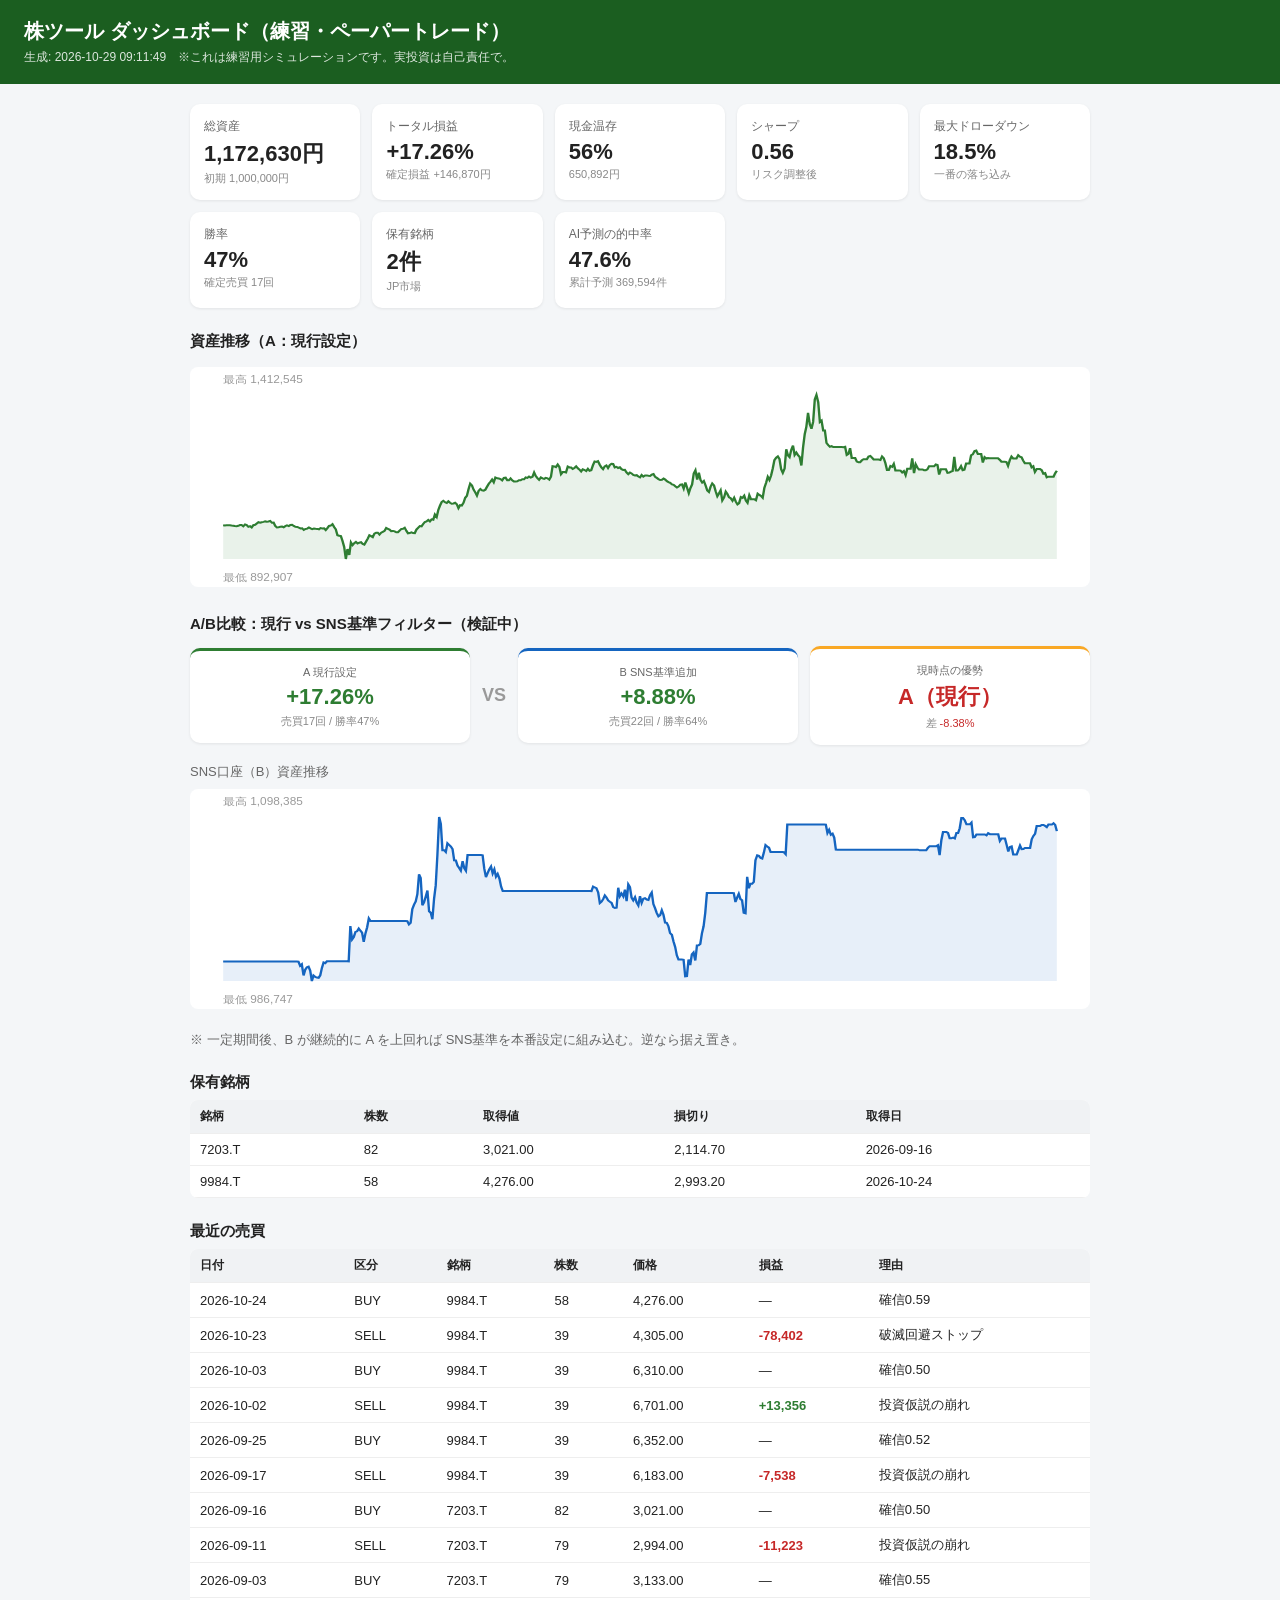
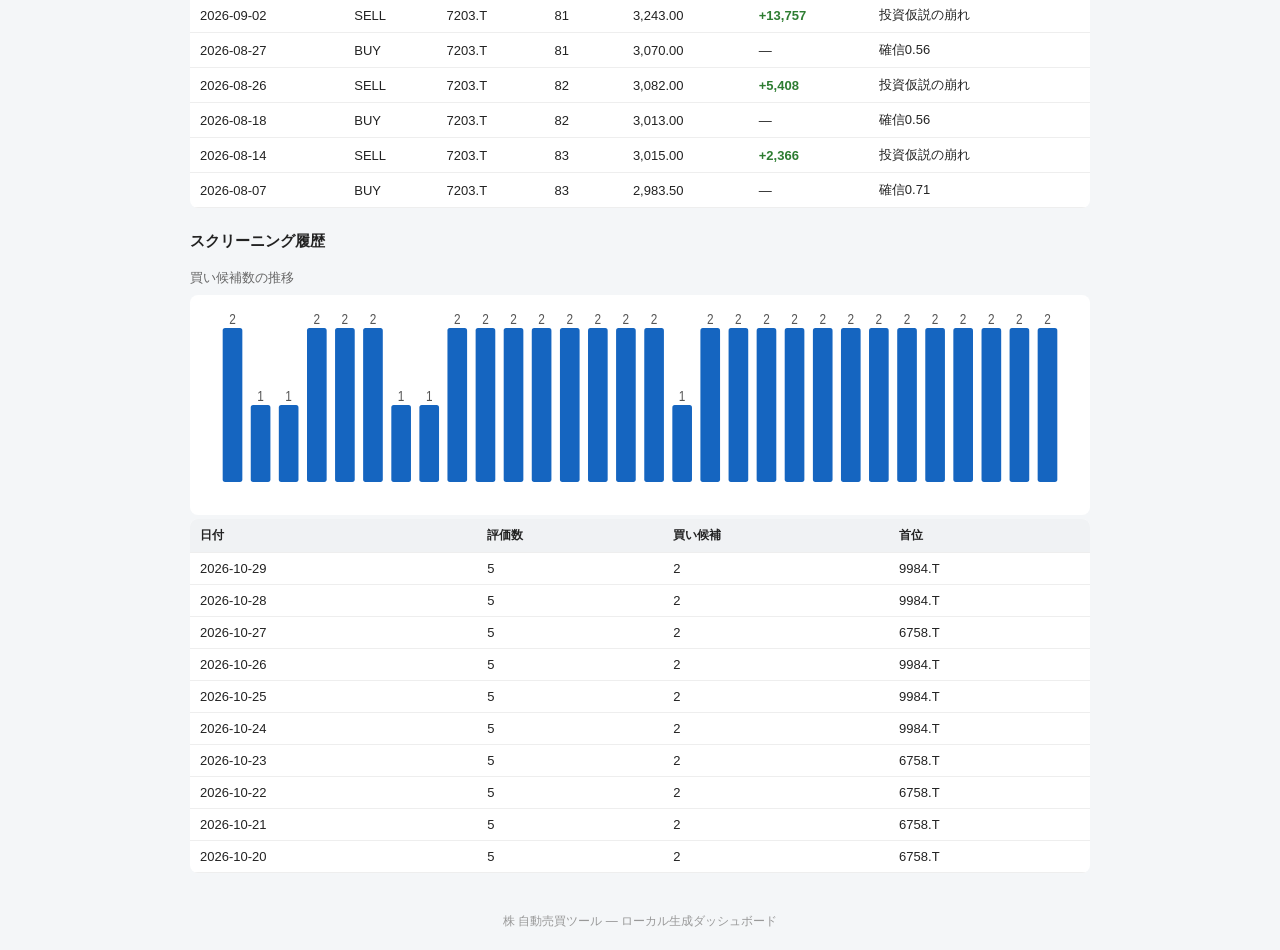
==== commit c6fab86b: "update 2026-10-29" ====
--- a/yrekxlgf/index.html
+++ b/yrekxlgf/index.html
@@ -32,13 +32,13 @@
 </style></head>
 <body>
 <header><h1>株ツール ダッシュボード（練習・ペーパートレード）</h1>
-<div class="gen">生成: 2026-10-28 07:01:43　※これは練習用シミュレーションです。実投資は自己責任で。</div></header>
+<div class="gen">生成: 2026-10-29 09:11:49　※これは練習用シミュレーションです。実投資は自己責任で。</div></header>
 <main>
-  <div class="cards"><div class="card"><div class="t">総資産</div><div class="v">1,164,748円</div><div class="sub">初期 1,000,000円</div></div><div class="card"><div class="t">トータル損益</div><div class="v">+16.47%</div><div class="sub">確定損益 +146,870円</div></div><div class="card"><div class="t">現金温存</div><div class="v">56%</div><div class="sub">650,892円</div></div><div class="card"><div class="t">シャープ</div><div class="v">0.54</div><div class="sub">リスク調整後</div></div><div class="card"><div class="t">最大ドローダウン</div><div class="v">18.5%</div><div class="sub">一番の落ち込み</div></div><div class="card"><div class="t">勝率</div><div class="v">47%</div><div class="sub">確定売買 17回</div></div><div class="card"><div class="t">保有銘柄</div><div class="v">2件</div><div class="sub">JP市場</div></div><div class="card"><div class="t">AI予測の的中率</div><div class="v">47.6%</div><div class="sub">累計予測 367,154件</div></div></div>
+  <div class="cards"><div class="card"><div class="t">総資産</div><div class="v">1,172,630円</div><div class="sub">初期 1,000,000円</div></div><div class="card"><div class="t">トータル損益</div><div class="v">+17.26%</div><div class="sub">確定損益 +146,870円</div></div><div class="card"><div class="t">現金温存</div><div class="v">56%</div><div class="sub">650,892円</div></div><div class="card"><div class="t">シャープ</div><div class="v">0.56</div><div class="sub">リスク調整後</div></div><div class="card"><div class="t">最大ドローダウン</div><div class="v">18.5%</div><div class="sub">一番の落ち込み</div></div><div class="card"><div class="t">勝率</div><div class="v">47%</div><div class="sub">確定売買 17回</div></div><div class="card"><div class="t">保有銘柄</div><div class="v">2件</div><div class="sub">JP市場</div></div><div class="card"><div class="t">AI予測の的中率</div><div class="v">47.6%</div><div class="sub">累計予測 369,594件</div></div></div>
   <h2>資産推移（A：現行設定）</h2>
   <svg viewBox="0 0 760 220" class="chart" preserveAspectRatio="none">
-  <polygon points="28,192 28.0,158.2 29.4,158.5 30.8,158.3 32.3,158.3 33.7,158.2 35.1,158.5 36.5,158.7 38.0,159.0 39.4,159.2 40.8,158.8 42.2,158.1 43.6,158.1 45.1,159.4 46.5,157.5 47.9,158.1 49.3,159.8 50.8,159.2 52.2,160.4 53.6,158.2 55.0,157.8 56.4,156.5 57.9,155.2 59.3,155.7 60.7,155.2 62.1,154.9 63.6,154.4 65.0,154.7 66.4,154.5 67.8,153.9 69.2,155.8 70.7,155.6 72.1,159.0 73.5,160.5 74.9,160.2 76.4,159.8 77.8,159.5 79.2,160.2 80.6,159.1 82.0,158.4 83.5,159.1 84.9,157.9 86.3,157.7 87.7,158.9 89.2,159.8 90.6,159.9 92.0,160.7 93.4,161.4 94.8,161.2 96.3,163.0 97.7,162.0 99.1,161.6 100.5,160.4 102.0,161.4 103.4,162.1 104.8,161.6 106.2,161.8 107.6,161.9 109.1,162.3 110.5,161.1 111.9,161.4 113.3,161.3 114.8,163.0 116.2,161.1 117.6,158.9 119.0,158.6 120.4,157.1 121.9,160.0 123.3,162.3 124.7,168.3 126.1,168.7 127.6,169.1 129.0,174.1 130.4,180.0 131.8,192.0 133.2,182.1 134.7,188.0 136.1,175.4 137.5,178.1 138.9,176.2 140.4,174.9 141.8,176.5 143.2,175.7 144.6,175.2 146.0,176.9 147.5,177.6 148.9,174.7 150.3,171.6 151.7,168.2 153.2,169.1 154.6,170.1 156.0,166.7 157.4,165.8 158.8,165.7 160.3,167.5 161.7,165.7 163.1,164.8 164.5,163.9 166.0,161.0 167.4,161.8 168.8,162.6 170.2,164.1 171.6,163.9 173.1,164.4 174.5,165.3 175.9,165.2 177.3,163.6 178.8,161.9 180.2,161.8 181.6,160.7 183.0,163.8 184.4,166.3 185.9,166.1 187.3,165.3 188.7,166.1 190.1,166.2 191.6,162.6 193.0,160.8 194.4,159.1 195.8,159.3 197.2,157.0 198.7,155.0 200.1,154.4 201.5,153.0 202.9,154.4 204.4,152.4 205.8,152.8 207.2,147.5 208.6,150.0 210.0,142.9 211.5,138.6 212.9,135.1 214.3,133.8 215.7,135.3 217.2,136.0 218.6,134.3 220.0,135.7 221.4,136.7 222.8,136.5 224.3,135.8 225.7,137.2 227.1,141.2 228.5,138.2 230.0,138.5 231.4,135.7 232.8,130.8 234.2,128.9 235.6,122.2 237.1,116.6 238.5,118.5 239.9,122.7 241.3,125.4 242.8,128.6 244.2,124.0 245.6,122.0 247.0,123.4 248.4,123.6 249.9,122.7 251.3,119.8 252.7,116.8 254.1,114.8 255.6,112.5 257.0,115.3 258.4,110.5 259.8,111.3 261.2,111.5 262.7,112.0 264.1,113.4 265.5,110.9 266.9,110.7 268.4,113.2 269.8,113.3 271.2,111.4 272.6,113.3 274.0,114.4 275.5,114.4 276.9,114.2 278.3,113.2 279.7,113.2 281.2,112.2 282.6,112.3 284.0,110.5 285.4,110.9 286.8,109.6 288.3,110.5 289.7,109.8 291.1,105.5 292.5,109.1 294.0,111.1 295.4,112.8 296.8,110.4 298.2,111.3 299.6,111.9 301.1,110.9 302.5,111.3 303.9,112.7 305.3,109.8 306.8,99.2 308.2,99.4 309.6,100.1 311.0,97.5 312.4,99.9 313.9,107.2 315.3,105.1 316.7,105.1 318.1,105.5 319.6,99.5 321.0,100.4 322.4,100.5 323.8,101.9 325.2,101.0 326.7,99.3 328.1,101.3 329.5,102.6 330.9,104.4 332.4,102.2 333.8,103.0 335.2,104.1 336.6,101.8 338.0,103.8 339.5,103.2 340.9,98.1 342.3,94.5 343.7,94.9 345.2,94.2 346.6,97.5 348.0,100.5 349.4,102.2 350.8,99.4 352.3,98.4 353.7,101.0 355.1,98.0 356.5,96.7 358.0,96.9 359.4,100.4 360.8,99.8 362.2,101.0 363.6,100.3 365.1,102.2 366.5,102.9 367.9,102.8 369.3,105.4 370.8,107.2 372.2,105.5 373.6,106.4 375.0,107.9 376.4,108.5 377.9,108.2 379.3,109.5 380.7,110.3 382.1,107.9 383.6,109.6 385.0,108.5 386.4,108.4 387.8,108.8 389.2,108.9 390.7,107.7 392.1,107.0 393.5,109.9 394.9,110.9 396.4,112.1 397.8,113.0 399.2,112.7 400.6,111.5 402.0,112.6 403.5,114.2 404.9,115.1 406.3,115.9 407.7,117.4 409.2,117.8 410.6,119.2 412.0,120.5 413.4,119.5 414.8,117.6 416.3,117.4 417.7,121.5 419.1,115.4 420.5,120.6 422.0,126.2 423.4,121.1 424.8,117.4 426.2,106.4 427.6,103.3 429.1,112.6 430.5,105.7 431.9,112.9 433.3,115.6 434.8,114.0 436.2,118.5 437.6,123.6 439.0,125.1 440.4,119.7 441.9,116.4 443.3,118.4 444.7,124.3 446.1,129.3 447.6,126.5 449.0,123.3 450.4,133.4 451.8,130.4 453.2,124.6 454.7,127.0 456.1,130.3 457.5,131.3 458.9,133.8 460.4,130.7 461.8,134.7 463.2,137.4 464.6,136.1 466.0,130.0 467.5,130.8 468.9,128.6 470.3,133.6 471.7,135.8 473.2,128.2 474.6,132.2 476.0,132.2 477.4,132.2 478.8,133.3 480.3,126.7 481.7,127.9 483.1,128.9 484.5,130.8 486.0,121.0 487.4,115.8 488.8,109.9 490.2,113.0 491.6,108.5 493.1,101.5 494.5,93.1 495.9,90.7 497.3,89.4 498.8,92.1 500.2,102.2 501.6,105.8 503.0,101.6 504.4,82.2 505.9,88.2 507.3,90.1 508.7,82.9 510.1,78.6 511.6,88.0 513.0,85.6 514.4,88.1 515.8,89.9 517.2,98.5 518.7,80.4 520.1,67.2 521.5,59.6 522.9,45.9 524.4,57.3 525.8,61.8 527.2,54.9 528.6,32.5 530.0,28.0 531.5,35.2 532.9,55.0 534.3,53.6 535.7,63.4 537.2,63.4 538.6,76.0 540.0,78.1 541.4,79.7 542.8,79.1 544.3,80.1 545.7,80.1 547.1,80.1 548.5,80.1 550.0,80.1 551.4,80.1 552.8,80.2 554.2,79.8 555.6,87.9 557.1,86.9 558.5,81.2 559.9,91.0 561.3,91.1 562.8,91.1 564.2,94.6 565.6,95.2 567.0,95.2 568.4,93.3 569.9,92.3 571.3,92.3 572.7,92.3 574.1,89.6 575.6,88.9 577.0,90.6 578.4,92.4 579.8,92.4 581.2,92.5 582.7,92.5 584.1,93.0 585.5,89.5 586.9,91.2 588.4,96.1 589.8,103.0 591.2,103.0 592.6,99.0 594.0,99.8 595.5,96.8 596.9,103.4 598.3,103.4 599.7,103.4 601.2,103.6 602.6,105.4 604.0,104.0 605.4,108.1 606.8,101.8 608.3,101.8 609.7,101.8 611.1,91.4 612.5,106.1 614.0,97.3 615.4,100.5 616.8,102.4 618.2,102.4 619.6,102.4 621.1,103.2 622.5,103.2 623.9,102.3 625.3,99.2 626.8,99.3 628.2,99.3 629.6,99.3 631.0,97.4 632.4,97.9 633.9,107.5 635.3,102.3 636.7,102.2 638.1,102.2 639.6,102.2 641.0,105.8 642.4,105.6 643.8,104.6 645.2,104.0 646.7,89.8 648.1,103.5 649.5,103.5 650.9,102.0 652.4,99.1 653.8,103.2 655.2,102.7 656.6,96.4 658.0,96.4 659.5,96.4 660.9,88.3 662.3,87.3 663.7,84.1 665.2,83.6 666.6,86.9 668.0,86.9 669.4,86.9 670.8,95.5 672.3,90.1 673.7,91.5 675.1,91.0 676.5,91.3 678.0,91.3 679.4,91.3 680.8,91.3 682.2,91.3 683.6,91.3 685.1,92.7 686.5,94.7 687.9,94.7 689.3,94.7 690.8,95.0 692.2,98.9 693.6,93.1 695.0,89.6 696.4,91.4 697.9,91.4 699.3,91.4 700.7,88.2 702.1,89.7 703.6,90.3 705.0,93.6 706.4,96.3 707.8,96.3 709.2,96.3 710.7,96.3 712.1,100.4 713.5,99.2 714.9,104.9 716.4,102.1 717.8,102.1 719.2,102.1 720.6,103.1 722.0,106.7 723.5,106.1 724.9,110.3 726.3,109.7 727.7,109.8 729.2,109.8 730.6,109.7 732.0,106.2 732,192" fill="#2e7d32" opacity="0.10"/>
-  <polyline points="28.0,158.2 29.4,158.5 30.8,158.3 32.3,158.3 33.7,158.2 35.1,158.5 36.5,158.7 38.0,159.0 39.4,159.2 40.8,158.8 42.2,158.1 43.6,158.1 45.1,159.4 46.5,157.5 47.9,158.1 49.3,159.8 50.8,159.2 52.2,160.4 53.6,158.2 55.0,157.8 56.4,156.5 57.9,155.2 59.3,155.7 60.7,155.2 62.1,154.9 63.6,154.4 65.0,154.7 66.4,154.5 67.8,153.9 69.2,155.8 70.7,155.6 72.1,159.0 73.5,160.5 74.9,160.2 76.4,159.8 77.8,159.5 79.2,160.2 80.6,159.1 82.0,158.4 83.5,159.1 84.9,157.9 86.3,157.7 87.7,158.9 89.2,159.8 90.6,159.9 92.0,160.7 93.4,161.4 94.8,161.2 96.3,163.0 97.7,162.0 99.1,161.6 100.5,160.4 102.0,161.4 103.4,162.1 104.8,161.6 106.2,161.8 107.6,161.9 109.1,162.3 110.5,161.1 111.9,161.4 113.3,161.3 114.8,163.0 116.2,161.1 117.6,158.9 119.0,158.6 120.4,157.1 121.9,160.0 123.3,162.3 124.7,168.3 126.1,168.7 127.6,169.1 129.0,174.1 130.4,180.0 131.8,192.0 133.2,182.1 134.7,188.0 136.1,175.4 137.5,178.1 138.9,176.2 140.4,174.9 141.8,176.5 143.2,175.7 144.6,175.2 146.0,176.9 147.5,177.6 148.9,174.7 150.3,171.6 151.7,168.2 153.2,169.1 154.6,170.1 156.0,166.7 157.4,165.8 158.8,165.7 160.3,167.5 161.7,165.7 163.1,164.8 164.5,163.9 166.0,161.0 167.4,161.8 168.8,162.6 170.2,164.1 171.6,163.9 173.1,164.4 174.5,165.3 175.9,165.2 177.3,163.6 178.8,161.9 180.2,161.8 181.6,160.7 183.0,163.8 184.4,166.3 185.9,166.1 187.3,165.3 188.7,166.1 190.1,166.2 191.6,162.6 193.0,160.8 194.4,159.1 195.8,159.3 197.2,157.0 198.7,155.0 200.1,154.4 201.5,153.0 202.9,154.4 204.4,152.4 205.8,152.8 207.2,147.5 208.6,150.0 210.0,142.9 211.5,138.6 212.9,135.1 214.3,133.8 215.7,135.3 217.2,136.0 218.6,134.3 220.0,135.7 221.4,136.7 222.8,136.5 224.3,135.8 225.7,137.2 227.1,141.2 228.5,138.2 230.0,138.5 231.4,135.7 232.8,130.8 234.2,128.9 235.6,122.2 237.1,116.6 238.5,118.5 239.9,122.7 241.3,125.4 242.8,128.6 244.2,124.0 245.6,122.0 247.0,123.4 248.4,123.6 249.9,122.7 251.3,119.8 252.7,116.8 254.1,114.8 255.6,112.5 257.0,115.3 258.4,110.5 259.8,111.3 261.2,111.5 262.7,112.0 264.1,113.4 265.5,110.9 266.9,110.7 268.4,113.2 269.8,113.3 271.2,111.4 272.6,113.3 274.0,114.4 275.5,114.4 276.9,114.2 278.3,113.2 279.7,113.2 281.2,112.2 282.6,112.3 284.0,110.5 285.4,110.9 286.8,109.6 288.3,110.5 289.7,109.8 291.1,105.5 292.5,109.1 294.0,111.1 295.4,112.8 296.8,110.4 298.2,111.3 299.6,111.9 301.1,110.9 302.5,111.3 303.9,112.7 305.3,109.8 306.8,99.2 308.2,99.4 309.6,100.1 311.0,97.5 312.4,99.9 313.9,107.2 315.3,105.1 316.7,105.1 318.1,105.5 319.6,99.5 321.0,100.4 322.4,100.5 323.8,101.9 325.2,101.0 326.7,99.3 328.1,101.3 329.5,102.6 330.9,104.4 332.4,102.2 333.8,103.0 335.2,104.1 336.6,101.8 338.0,103.8 339.5,103.2 340.9,98.1 342.3,94.5 343.7,94.9 345.2,94.2 346.6,97.5 348.0,100.5 349.4,102.2 350.8,99.4 352.3,98.4 353.7,101.0 355.1,98.0 356.5,96.7 358.0,96.9 359.4,100.4 360.8,99.8 362.2,101.0 363.6,100.3 365.1,102.2 366.5,102.9 367.9,102.8 369.3,105.4 370.8,107.2 372.2,105.5 373.6,106.4 375.0,107.9 376.4,108.5 377.9,108.2 379.3,109.5 380.7,110.3 382.1,107.9 383.6,109.6 385.0,108.5 386.4,108.4 387.8,108.8 389.2,108.9 390.7,107.7 392.1,107.0 393.5,109.9 394.9,110.9 396.4,112.1 397.8,113.0 399.2,112.7 400.6,111.5 402.0,112.6 403.5,114.2 404.9,115.1 406.3,115.9 407.7,117.4 409.2,117.8 410.6,119.2 412.0,120.5 413.4,119.5 414.8,117.6 416.3,117.4 417.7,121.5 419.1,115.4 420.5,120.6 422.0,126.2 423.4,121.1 424.8,117.4 426.2,106.4 427.6,103.3 429.1,112.6 430.5,105.7 431.9,112.9 433.3,115.6 434.8,114.0 436.2,118.5 437.6,123.6 439.0,125.1 440.4,119.7 441.9,116.4 443.3,118.4 444.7,124.3 446.1,129.3 447.6,126.5 449.0,123.3 450.4,133.4 451.8,130.4 453.2,124.6 454.7,127.0 456.1,130.3 457.5,131.3 458.9,133.8 460.4,130.7 461.8,134.7 463.2,137.4 464.6,136.1 466.0,130.0 467.5,130.8 468.9,128.6 470.3,133.6 471.7,135.8 473.2,128.2 474.6,132.2 476.0,132.2 477.4,132.2 478.8,133.3 480.3,126.7 481.7,127.9 483.1,128.9 484.5,130.8 486.0,121.0 487.4,115.8 488.8,109.9 490.2,113.0 491.6,108.5 493.1,101.5 494.5,93.1 495.9,90.7 497.3,89.4 498.8,92.1 500.2,102.2 501.6,105.8 503.0,101.6 504.4,82.2 505.9,88.2 507.3,90.1 508.7,82.9 510.1,78.6 511.6,88.0 513.0,85.6 514.4,88.1 515.8,89.9 517.2,98.5 518.7,80.4 520.1,67.2 521.5,59.6 522.9,45.9 524.4,57.3 525.8,61.8 527.2,54.9 528.6,32.5 530.0,28.0 531.5,35.2 532.9,55.0 534.3,53.6 535.7,63.4 537.2,63.4 538.6,76.0 540.0,78.1 541.4,79.7 542.8,79.1 544.3,80.1 545.7,80.1 547.1,80.1 548.5,80.1 550.0,80.1 551.4,80.1 552.8,80.2 554.2,79.8 555.6,87.9 557.1,86.9 558.5,81.2 559.9,91.0 561.3,91.1 562.8,91.1 564.2,94.6 565.6,95.2 567.0,95.2 568.4,93.3 569.9,92.3 571.3,92.3 572.7,92.3 574.1,89.6 575.6,88.9 577.0,90.6 578.4,92.4 579.8,92.4 581.2,92.5 582.7,92.5 584.1,93.0 585.5,89.5 586.9,91.2 588.4,96.1 589.8,103.0 591.2,103.0 592.6,99.0 594.0,99.8 595.5,96.8 596.9,103.4 598.3,103.4 599.7,103.4 601.2,103.6 602.6,105.4 604.0,104.0 605.4,108.1 606.8,101.8 608.3,101.8 609.7,101.8 611.1,91.4 612.5,106.1 614.0,97.3 615.4,100.5 616.8,102.4 618.2,102.4 619.6,102.4 621.1,103.2 622.5,103.2 623.9,102.3 625.3,99.2 626.8,99.3 628.2,99.3 629.6,99.3 631.0,97.4 632.4,97.9 633.9,107.5 635.3,102.3 636.7,102.2 638.1,102.2 639.6,102.2 641.0,105.8 642.4,105.6 643.8,104.6 645.2,104.0 646.7,89.8 648.1,103.5 649.5,103.5 650.9,102.0 652.4,99.1 653.8,103.2 655.2,102.7 656.6,96.4 658.0,96.4 659.5,96.4 660.9,88.3 662.3,87.3 663.7,84.1 665.2,83.6 666.6,86.9 668.0,86.9 669.4,86.9 670.8,95.5 672.3,90.1 673.7,91.5 675.1,91.0 676.5,91.3 678.0,91.3 679.4,91.3 680.8,91.3 682.2,91.3 683.6,91.3 685.1,92.7 686.5,94.7 687.9,94.7 689.3,94.7 690.8,95.0 692.2,98.9 693.6,93.1 695.0,89.6 696.4,91.4 697.9,91.4 699.3,91.4 700.7,88.2 702.1,89.7 703.6,90.3 705.0,93.6 706.4,96.3 707.8,96.3 709.2,96.3 710.7,96.3 712.1,100.4 713.5,99.2 714.9,104.9 716.4,102.1 717.8,102.1 719.2,102.1 720.6,103.1 722.0,106.7 723.5,106.1 724.9,110.3 726.3,109.7 727.7,109.8 729.2,109.8 730.6,109.7 732.0,106.2" fill="none" stroke="#2e7d32" stroke-width="2"/>
+  <polygon points="28,192 28.0,158.2 29.4,158.5 30.8,158.3 32.3,158.3 33.7,158.2 35.1,158.5 36.5,158.7 37.9,159.0 39.4,159.2 40.8,158.8 42.2,158.1 43.6,158.1 45.0,159.4 46.5,157.5 47.9,158.1 49.3,159.8 50.7,159.2 52.1,160.4 53.5,158.2 55.0,157.8 56.4,156.5 57.8,155.2 59.2,155.7 60.6,155.2 62.1,154.9 63.5,154.4 64.9,154.7 66.3,154.5 67.7,153.9 69.2,155.8 70.6,155.6 72.0,159.0 73.4,160.5 74.8,160.2 76.3,159.8 77.7,159.5 79.1,160.2 80.5,159.1 81.9,158.4 83.4,159.1 84.8,157.9 86.2,157.7 87.6,158.9 89.0,159.8 90.5,159.9 91.9,160.7 93.3,161.4 94.7,161.2 96.1,163.0 97.5,162.0 99.0,161.6 100.4,160.4 101.8,161.4 103.2,162.1 104.6,161.6 106.1,161.8 107.5,161.9 108.9,162.3 110.3,161.1 111.7,161.4 113.2,161.3 114.6,163.0 116.0,161.1 117.4,158.9 118.8,158.6 120.3,157.1 121.7,160.0 123.1,162.3 124.5,168.3 125.9,168.7 127.4,169.1 128.8,174.1 130.2,180.0 131.6,192.0 133.0,182.1 134.5,188.0 135.9,175.4 137.3,178.1 138.7,176.2 140.1,174.9 141.5,176.5 143.0,175.7 144.4,175.2 145.8,176.9 147.2,177.6 148.6,174.7 150.1,171.6 151.5,168.2 152.9,169.1 154.3,170.1 155.7,166.7 157.2,165.8 158.6,165.7 160.0,167.5 161.4,165.7 162.8,164.8 164.3,163.9 165.7,161.0 167.1,161.8 168.5,162.6 169.9,164.1 171.4,163.9 172.8,164.4 174.2,165.3 175.6,165.2 177.0,163.6 178.5,161.9 179.9,161.8 181.3,160.7 182.7,163.8 184.1,166.3 185.5,166.1 187.0,165.3 188.4,166.1 189.8,166.2 191.2,162.6 192.6,160.8 194.1,159.1 195.5,159.3 196.9,157.0 198.3,155.0 199.7,154.4 201.2,153.0 202.6,154.4 204.0,152.4 205.4,152.8 206.8,147.5 208.3,150.0 209.7,142.9 211.1,138.6 212.5,135.1 213.9,133.8 215.4,135.3 216.8,136.0 218.2,134.3 219.6,135.7 221.0,136.7 222.5,136.5 223.9,135.8 225.3,137.2 226.7,141.2 228.1,138.2 229.5,138.5 231.0,135.7 232.4,130.8 233.8,128.9 235.2,122.2 236.6,116.6 238.1,118.5 239.5,122.7 240.9,125.4 242.3,128.6 243.7,124.0 245.2,122.0 246.6,123.4 248.0,123.6 249.4,122.7 250.8,119.8 252.3,116.8 253.7,114.8 255.1,112.5 256.5,115.3 257.9,110.5 259.4,111.3 260.8,111.5 262.2,112.0 263.6,113.4 265.0,110.9 266.5,110.7 267.9,113.2 269.3,113.3 270.7,111.4 272.1,113.3 273.5,114.4 275.0,114.4 276.4,114.2 277.8,113.2 279.2,113.2 280.6,112.2 282.1,112.3 283.5,110.5 284.9,110.9 286.3,109.6 287.7,110.5 289.2,109.8 290.6,105.5 292.0,109.1 293.4,111.1 294.8,112.8 296.3,110.4 297.7,111.3 299.1,111.9 300.5,110.9 301.9,111.3 303.4,112.7 304.8,109.8 306.2,99.2 307.6,99.4 309.0,100.1 310.5,97.5 311.9,99.9 313.3,107.2 314.7,105.1 316.1,105.1 317.5,105.5 319.0,99.5 320.4,100.4 321.8,100.5 323.2,101.9 324.6,101.0 326.1,99.3 327.5,101.3 328.9,102.6 330.3,104.4 331.7,102.2 333.2,103.0 334.6,104.1 336.0,101.8 337.4,103.8 338.8,103.2 340.3,98.1 341.7,94.5 343.1,94.9 344.5,94.2 345.9,97.5 347.4,100.5 348.8,102.2 350.2,99.4 351.6,98.4 353.0,101.0 354.5,98.0 355.9,96.7 357.3,96.9 358.7,100.4 360.1,99.8 361.5,101.0 363.0,100.3 364.4,102.2 365.8,102.9 367.2,102.8 368.6,105.4 370.1,107.2 371.5,105.5 372.9,106.4 374.3,107.9 375.7,108.5 377.2,108.2 378.6,109.5 380.0,110.3 381.4,107.9 382.8,109.6 384.3,108.5 385.7,108.4 387.1,108.8 388.5,108.9 389.9,107.7 391.4,107.0 392.8,109.9 394.2,110.9 395.6,112.1 397.0,113.0 398.5,112.7 399.9,111.5 401.3,112.6 402.7,114.2 404.1,115.1 405.5,115.9 407.0,117.4 408.4,117.8 409.8,119.2 411.2,120.5 412.6,119.5 414.1,117.6 415.5,117.4 416.9,121.5 418.3,115.4 419.7,120.6 421.2,126.2 422.6,121.1 424.0,117.4 425.4,106.4 426.8,103.3 428.3,112.6 429.7,105.7 431.1,112.9 432.5,115.6 433.9,114.0 435.4,118.5 436.8,123.6 438.2,125.1 439.6,119.7 441.0,116.4 442.5,118.4 443.9,124.3 445.3,129.3 446.7,126.5 448.1,123.3 449.5,133.4 451.0,130.4 452.4,124.6 453.8,127.0 455.2,130.3 456.6,131.3 458.1,133.8 459.5,130.7 460.9,134.7 462.3,137.4 463.7,136.1 465.2,130.0 466.6,130.8 468.0,128.6 469.4,133.6 470.8,135.8 472.3,128.2 473.7,132.2 475.1,132.2 476.5,132.2 477.9,133.3 479.4,126.7 480.8,127.9 482.2,128.9 483.6,130.8 485.0,121.0 486.5,115.8 487.9,109.9 489.3,113.0 490.7,108.5 492.1,101.5 493.5,93.1 495.0,90.7 496.4,89.4 497.8,92.1 499.2,102.2 500.6,105.8 502.1,101.6 503.5,82.2 504.9,88.2 506.3,90.1 507.7,82.9 509.2,78.6 510.6,88.0 512.0,85.6 513.4,88.1 514.8,89.9 516.3,98.5 517.7,80.4 519.1,67.2 520.5,59.6 521.9,45.9 523.4,57.3 524.8,61.8 526.2,54.9 527.6,32.5 529.0,28.0 530.5,35.2 531.9,55.0 533.3,53.6 534.7,63.4 536.1,63.4 537.5,76.0 539.0,78.1 540.4,79.7 541.8,79.1 543.2,80.1 544.6,80.1 546.1,80.1 547.5,80.1 548.9,80.1 550.3,80.1 551.7,80.2 553.2,79.8 554.6,87.9 556.0,86.9 557.4,81.2 558.8,91.0 560.3,91.1 561.7,91.1 563.1,94.6 564.5,95.2 565.9,95.2 567.4,93.3 568.8,92.3 570.2,92.3 571.6,92.3 573.0,89.6 574.5,88.9 575.9,90.6 577.3,92.4 578.7,92.4 580.1,92.5 581.5,92.5 583.0,93.0 584.4,89.5 585.8,91.2 587.2,96.1 588.6,103.0 590.1,103.0 591.5,99.0 592.9,99.8 594.3,96.8 595.7,103.4 597.2,103.4 598.6,103.4 600.0,103.6 601.4,105.4 602.8,104.0 604.3,108.1 605.7,101.8 607.1,101.8 608.5,101.8 609.9,91.4 611.4,106.1 612.8,97.3 614.2,100.5 615.6,102.4 617.0,102.4 618.5,102.4 619.9,103.2 621.3,103.2 622.7,102.3 624.1,99.2 625.5,99.3 627.0,99.3 628.4,99.3 629.8,97.4 631.2,97.9 632.6,107.5 634.1,102.3 635.5,102.2 636.9,102.2 638.3,102.2 639.7,105.8 641.2,105.6 642.6,104.6 644.0,104.0 645.4,89.8 646.8,103.5 648.3,103.5 649.7,102.0 651.1,99.1 652.5,103.2 653.9,102.7 655.4,96.4 656.8,96.4 658.2,96.4 659.6,88.3 661.0,87.3 662.5,84.1 663.9,83.6 665.3,86.9 666.7,86.9 668.1,86.9 669.5,95.5 671.0,90.1 672.4,91.5 673.8,91.0 675.2,91.3 676.6,91.3 678.1,91.3 679.5,91.3 680.9,91.3 682.3,91.3 683.7,92.7 685.2,94.7 686.6,94.7 688.0,94.7 689.4,95.0 690.8,98.9 692.3,93.1 693.7,89.6 695.1,91.4 696.5,91.4 697.9,91.4 699.4,88.2 700.8,89.7 702.2,90.3 703.6,93.6 705.0,96.3 706.5,96.3 707.9,96.3 709.3,96.3 710.7,100.4 712.1,99.2 713.5,104.9 715.0,102.1 716.4,102.1 717.8,102.1 719.2,103.1 720.6,106.7 722.1,106.1 723.5,110.3 724.9,109.7 726.3,109.8 727.7,109.8 729.2,109.7 730.6,106.2 732.0,103.7 732,192" fill="#2e7d32" opacity="0.10"/>
+  <polyline points="28.0,158.2 29.4,158.5 30.8,158.3 32.3,158.3 33.7,158.2 35.1,158.5 36.5,158.7 37.9,159.0 39.4,159.2 40.8,158.8 42.2,158.1 43.6,158.1 45.0,159.4 46.5,157.5 47.9,158.1 49.3,159.8 50.7,159.2 52.1,160.4 53.5,158.2 55.0,157.8 56.4,156.5 57.8,155.2 59.2,155.7 60.6,155.2 62.1,154.9 63.5,154.4 64.9,154.7 66.3,154.5 67.7,153.9 69.2,155.8 70.6,155.6 72.0,159.0 73.4,160.5 74.8,160.2 76.3,159.8 77.7,159.5 79.1,160.2 80.5,159.1 81.9,158.4 83.4,159.1 84.8,157.9 86.2,157.7 87.6,158.9 89.0,159.8 90.5,159.9 91.9,160.7 93.3,161.4 94.7,161.2 96.1,163.0 97.5,162.0 99.0,161.6 100.4,160.4 101.8,161.4 103.2,162.1 104.6,161.6 106.1,161.8 107.5,161.9 108.9,162.3 110.3,161.1 111.7,161.4 113.2,161.3 114.6,163.0 116.0,161.1 117.4,158.9 118.8,158.6 120.3,157.1 121.7,160.0 123.1,162.3 124.5,168.3 125.9,168.7 127.4,169.1 128.8,174.1 130.2,180.0 131.6,192.0 133.0,182.1 134.5,188.0 135.9,175.4 137.3,178.1 138.7,176.2 140.1,174.9 141.5,176.5 143.0,175.7 144.4,175.2 145.8,176.9 147.2,177.6 148.6,174.7 150.1,171.6 151.5,168.2 152.9,169.1 154.3,170.1 155.7,166.7 157.2,165.8 158.6,165.7 160.0,167.5 161.4,165.7 162.8,164.8 164.3,163.9 165.7,161.0 167.1,161.8 168.5,162.6 169.9,164.1 171.4,163.9 172.8,164.4 174.2,165.3 175.6,165.2 177.0,163.6 178.5,161.9 179.9,161.8 181.3,160.7 182.7,163.8 184.1,166.3 185.5,166.1 187.0,165.3 188.4,166.1 189.8,166.2 191.2,162.6 192.6,160.8 194.1,159.1 195.5,159.3 196.9,157.0 198.3,155.0 199.7,154.4 201.2,153.0 202.6,154.4 204.0,152.4 205.4,152.8 206.8,147.5 208.3,150.0 209.7,142.9 211.1,138.6 212.5,135.1 213.9,133.8 215.4,135.3 216.8,136.0 218.2,134.3 219.6,135.7 221.0,136.7 222.5,136.5 223.9,135.8 225.3,137.2 226.7,141.2 228.1,138.2 229.5,138.5 231.0,135.7 232.4,130.8 233.8,128.9 235.2,122.2 236.6,116.6 238.1,118.5 239.5,122.7 240.9,125.4 242.3,128.6 243.7,124.0 245.2,122.0 246.6,123.4 248.0,123.6 249.4,122.7 250.8,119.8 252.3,116.8 253.7,114.8 255.1,112.5 256.5,115.3 257.9,110.5 259.4,111.3 260.8,111.5 262.2,112.0 263.6,113.4 265.0,110.9 266.5,110.7 267.9,113.2 269.3,113.3 270.7,111.4 272.1,113.3 273.5,114.4 275.0,114.4 276.4,114.2 277.8,113.2 279.2,113.2 280.6,112.2 282.1,112.3 283.5,110.5 284.9,110.9 286.3,109.6 287.7,110.5 289.2,109.8 290.6,105.5 292.0,109.1 293.4,111.1 294.8,112.8 296.3,110.4 297.7,111.3 299.1,111.9 300.5,110.9 301.9,111.3 303.4,112.7 304.8,109.8 306.2,99.2 307.6,99.4 309.0,100.1 310.5,97.5 311.9,99.9 313.3,107.2 314.7,105.1 316.1,105.1 317.5,105.5 319.0,99.5 320.4,100.4 321.8,100.5 323.2,101.9 324.6,101.0 326.1,99.3 327.5,101.3 328.9,102.6 330.3,104.4 331.7,102.2 333.2,103.0 334.6,104.1 336.0,101.8 337.4,103.8 338.8,103.2 340.3,98.1 341.7,94.5 343.1,94.9 344.5,94.2 345.9,97.5 347.4,100.5 348.8,102.2 350.2,99.4 351.6,98.4 353.0,101.0 354.5,98.0 355.9,96.7 357.3,96.9 358.7,100.4 360.1,99.8 361.5,101.0 363.0,100.3 364.4,102.2 365.8,102.9 367.2,102.8 368.6,105.4 370.1,107.2 371.5,105.5 372.9,106.4 374.3,107.9 375.7,108.5 377.2,108.2 378.6,109.5 380.0,110.3 381.4,107.9 382.8,109.6 384.3,108.5 385.7,108.4 387.1,108.8 388.5,108.9 389.9,107.7 391.4,107.0 392.8,109.9 394.2,110.9 395.6,112.1 397.0,113.0 398.5,112.7 399.9,111.5 401.3,112.6 402.7,114.2 404.1,115.1 405.5,115.9 407.0,117.4 408.4,117.8 409.8,119.2 411.2,120.5 412.6,119.5 414.1,117.6 415.5,117.4 416.9,121.5 418.3,115.4 419.7,120.6 421.2,126.2 422.6,121.1 424.0,117.4 425.4,106.4 426.8,103.3 428.3,112.6 429.7,105.7 431.1,112.9 432.5,115.6 433.9,114.0 435.4,118.5 436.8,123.6 438.2,125.1 439.6,119.7 441.0,116.4 442.5,118.4 443.9,124.3 445.3,129.3 446.7,126.5 448.1,123.3 449.5,133.4 451.0,130.4 452.4,124.6 453.8,127.0 455.2,130.3 456.6,131.3 458.1,133.8 459.5,130.7 460.9,134.7 462.3,137.4 463.7,136.1 465.2,130.0 466.6,130.8 468.0,128.6 469.4,133.6 470.8,135.8 472.3,128.2 473.7,132.2 475.1,132.2 476.5,132.2 477.9,133.3 479.4,126.7 480.8,127.9 482.2,128.9 483.6,130.8 485.0,121.0 486.5,115.8 487.9,109.9 489.3,113.0 490.7,108.5 492.1,101.5 493.5,93.1 495.0,90.7 496.4,89.4 497.8,92.1 499.2,102.2 500.6,105.8 502.1,101.6 503.5,82.2 504.9,88.2 506.3,90.1 507.7,82.9 509.2,78.6 510.6,88.0 512.0,85.6 513.4,88.1 514.8,89.9 516.3,98.5 517.7,80.4 519.1,67.2 520.5,59.6 521.9,45.9 523.4,57.3 524.8,61.8 526.2,54.9 527.6,32.5 529.0,28.0 530.5,35.2 531.9,55.0 533.3,53.6 534.7,63.4 536.1,63.4 537.5,76.0 539.0,78.1 540.4,79.7 541.8,79.1 543.2,80.1 544.6,80.1 546.1,80.1 547.5,80.1 548.9,80.1 550.3,80.1 551.7,80.2 553.2,79.8 554.6,87.9 556.0,86.9 557.4,81.2 558.8,91.0 560.3,91.1 561.7,91.1 563.1,94.6 564.5,95.2 565.9,95.2 567.4,93.3 568.8,92.3 570.2,92.3 571.6,92.3 573.0,89.6 574.5,88.9 575.9,90.6 577.3,92.4 578.7,92.4 580.1,92.5 581.5,92.5 583.0,93.0 584.4,89.5 585.8,91.2 587.2,96.1 588.6,103.0 590.1,103.0 591.5,99.0 592.9,99.8 594.3,96.8 595.7,103.4 597.2,103.4 598.6,103.4 600.0,103.6 601.4,105.4 602.8,104.0 604.3,108.1 605.7,101.8 607.1,101.8 608.5,101.8 609.9,91.4 611.4,106.1 612.8,97.3 614.2,100.5 615.6,102.4 617.0,102.4 618.5,102.4 619.9,103.2 621.3,103.2 622.7,102.3 624.1,99.2 625.5,99.3 627.0,99.3 628.4,99.3 629.8,97.4 631.2,97.9 632.6,107.5 634.1,102.3 635.5,102.2 636.9,102.2 638.3,102.2 639.7,105.8 641.2,105.6 642.6,104.6 644.0,104.0 645.4,89.8 646.8,103.5 648.3,103.5 649.7,102.0 651.1,99.1 652.5,103.2 653.9,102.7 655.4,96.4 656.8,96.4 658.2,96.4 659.6,88.3 661.0,87.3 662.5,84.1 663.9,83.6 665.3,86.9 666.7,86.9 668.1,86.9 669.5,95.5 671.0,90.1 672.4,91.5 673.8,91.0 675.2,91.3 676.6,91.3 678.1,91.3 679.5,91.3 680.9,91.3 682.3,91.3 683.7,92.7 685.2,94.7 686.6,94.7 688.0,94.7 689.4,95.0 690.8,98.9 692.3,93.1 693.7,89.6 695.1,91.4 696.5,91.4 697.9,91.4 699.4,88.2 700.8,89.7 702.2,90.3 703.6,93.6 705.0,96.3 706.5,96.3 707.9,96.3 709.3,96.3 710.7,100.4 712.1,99.2 713.5,104.9 715.0,102.1 716.4,102.1 717.8,102.1 719.2,103.1 720.6,106.7 722.1,106.1 723.5,110.3 724.9,109.7 726.3,109.8 727.7,109.8 729.2,109.7 730.6,106.2 732.0,103.7" fill="none" stroke="#2e7d32" stroke-width="2"/>
   <text x="28" y="16" class="axis">最高 1,412,545</text>
   <text x="28" y="214" class="axis">最低 892,907</text>
 </svg>
@@ -47,24 +47,24 @@
 <div class="ab-banner">
   <div class="ab-box ab-a">
     <div class="ab-lbl">A 現行設定</div>
-    <div class="ab-ret pos">+16.47%</div>
+    <div class="ab-ret pos">+17.26%</div>
     <div class="ab-sub">売買17回 / 勝率47%</div>
   </div>
   <div class="ab-vs">VS</div>
   <div class="ab-box ab-b">
     <div class="ab-lbl">B SNS基準追加</div>
-    <div class="ab-ret pos">+9.30%</div>
+    <div class="ab-ret pos">+8.88%</div>
     <div class="ab-sub">売買22回 / 勝率64%</div>
   </div>
   <div class="ab-box ab-winner">
     <div class="ab-lbl">現時点の優勢</div>
     <div class="ab-ret" style="color:#c62828">A（現行）</div>
-    <div class="ab-sub">差 <span style="color:#c62828">-7.18%</span></div>
+    <div class="ab-sub">差 <span style="color:#c62828">-8.38%</span></div>
   </div>
 </div>
 <div class="muted">SNS口座（B）資産推移</div><svg viewBox="0 0 760 220" class="chart" preserveAspectRatio="none">
-  <polygon points="28,192 28.0,172.5 29.4,172.5 30.8,172.5 32.2,172.5 33.7,172.5 35.1,172.5 36.5,172.5 37.9,172.5 39.3,172.5 40.7,172.5 42.2,172.5 43.6,172.5 45.0,172.5 46.4,172.5 47.8,172.5 49.2,172.5 50.7,172.5 52.1,172.5 53.5,172.5 54.9,172.5 56.3,172.5 57.7,172.5 59.2,172.5 60.6,172.5 62.0,172.5 63.4,172.5 64.8,172.5 66.2,172.5 67.7,172.5 69.1,172.5 70.5,172.5 71.9,172.5 73.3,172.5 74.7,172.5 76.2,172.5 77.6,172.5 79.0,172.5 80.4,172.5 81.8,172.5 83.2,172.5 84.7,172.5 86.1,172.5 87.5,172.5 88.9,172.5 90.3,172.5 91.7,172.7 93.2,176.8 94.6,175.3 96.0,186.4 97.4,180.7 98.8,178.2 100.2,177.6 101.7,181.6 103.1,192.0 104.5,186.4 105.9,188.0 107.3,188.6 108.7,188.8 110.2,186.3 111.6,178.9 113.0,173.4 114.4,174.2 115.8,172.3 117.2,172.3 118.7,172.3 120.1,172.3 121.5,172.3 122.9,172.3 124.3,172.3 125.7,172.3 127.2,172.3 128.6,172.3 130.0,172.3 131.4,172.3 132.8,172.3 134.2,172.4 135.7,137.1 137.1,150.5 138.5,148.1 139.9,142.9 141.3,142.3 142.7,139.5 144.2,141.7 145.6,143.6 147.0,152.8 148.4,144.2 149.8,138.2 151.2,129.3 152.7,131.9 154.1,131.9 155.5,131.9 156.9,131.9 158.3,131.9 159.7,131.9 161.2,131.9 162.6,131.9 164.0,131.9 165.4,131.9 166.8,131.9 168.2,131.9 169.6,131.9 171.1,131.9 172.5,131.9 173.9,131.9 175.3,131.9 176.7,131.9 178.1,131.9 179.6,131.9 181.0,131.9 182.4,131.9 183.8,132.1 185.2,135.4 186.6,133.8 188.1,120.3 189.5,115.6 190.9,112.5 192.3,105.2 193.7,85.3 195.1,89.0 196.6,116.3 198.0,113.4 199.4,107.4 200.8,101.6 202.2,122.3 203.6,123.8 205.1,130.2 206.5,109.8 207.9,96.4 209.3,66.3 210.7,28.0 212.1,35.0 213.6,61.2 215.0,61.2 216.4,63.0 217.8,54.2 219.2,55.8 220.6,57.5 222.1,60.1 223.5,71.4 224.9,71.5 226.3,76.6 227.7,79.0 229.1,81.7 230.6,72.1 232.0,79.1 233.4,81.8 234.8,66.1 236.2,66.1 237.6,66.1 239.1,66.1 240.5,66.1 241.9,66.1 243.3,66.1 244.7,66.1 246.1,66.1 247.6,66.3 249.0,79.7 250.4,88.1 251.8,83.8 253.2,80.2 254.6,77.5 256.1,84.4 257.5,80.4 258.9,87.7 260.3,84.9 261.7,89.6 263.1,97.6 264.6,102.0 266.0,102.0 267.4,102.0 268.8,102.0 270.2,102.0 271.6,102.0 273.1,102.0 274.5,102.0 275.9,102.0 277.3,102.0 278.7,102.0 280.1,102.0 281.6,102.0 283.0,102.0 284.4,102.0 285.8,102.0 287.2,102.0 288.6,102.0 290.1,102.0 291.5,102.0 292.9,102.0 294.3,102.0 295.7,102.0 297.1,102.0 298.6,102.0 300.0,102.0 301.4,102.0 302.8,102.0 304.2,102.0 305.6,102.0 307.1,102.0 308.5,102.0 309.9,102.0 311.3,102.0 312.7,102.0 314.1,102.0 315.5,102.0 317.0,102.0 318.4,102.0 319.8,102.0 321.2,102.0 322.6,102.0 324.0,102.0 325.5,102.0 326.9,102.0 328.3,102.0 329.7,102.0 331.1,102.0 332.5,102.0 334.0,102.0 335.4,102.0 336.8,102.0 338.2,102.0 339.6,102.1 341.0,97.5 342.5,98.5 343.9,99.2 345.3,103.5 346.7,114.1 348.1,112.7 349.5,110.2 351.0,106.5 352.4,108.6 353.8,111.5 355.2,112.8 356.6,113.9 358.0,118.0 359.5,119.0 360.9,118.7 362.3,98.7 363.7,107.3 365.1,104.4 366.5,107.4 368.0,100.6 369.4,112.2 370.8,95.4 372.2,98.1 373.6,108.7 375.0,111.5 376.5,108.2 377.9,113.6 379.3,116.5 380.7,107.1 382.1,113.9 383.5,109.7 385.0,109.2 386.4,110.5 387.8,111.0 389.2,106.2 390.6,103.5 392.0,115.1 393.5,119.1 394.9,123.8 396.3,127.3 397.7,126.2 399.1,121.3 400.5,125.8 402.0,133.6 403.4,133.8 404.8,137.2 406.2,144.1 407.6,145.7 409.0,152.4 410.5,157.9 411.9,166.3 413.3,170.6 414.7,170.6 416.1,170.6 417.5,170.8 419.0,187.4 420.4,187.1 421.8,170.6 423.2,176.0 424.6,165.4 426.0,163.5 427.5,171.5 428.9,156.4 430.3,156.3 431.7,155.0 433.1,144.4 434.5,137.3 436.0,123.8 437.4,104.1 438.8,104.1 440.2,104.1 441.6,104.1 443.0,104.1 444.5,104.1 445.9,104.1 447.3,104.1 448.7,104.1 450.1,104.1 451.5,104.1 452.9,104.1 454.4,104.1 455.8,104.1 457.2,104.1 458.6,104.1 460.0,104.2 461.4,113.0 462.9,108.6 464.3,104.8 465.7,110.1 467.1,111.3 468.5,123.8 469.9,124.4 471.4,87.8 472.8,99.2 474.2,94.7 475.6,94.8 477.0,92.9 478.4,71.2 479.9,66.3 481.3,66.9 482.7,68.9 484.1,69.5 485.5,63.6 486.9,56.1 488.4,57.5 489.8,58.7 491.2,63.1 492.6,63.1 494.0,63.1 495.4,63.1 496.9,63.1 498.3,63.1 499.7,63.1 501.1,63.1 502.5,63.3 503.9,65.2 505.4,35.4 506.8,35.4 508.2,35.4 509.6,35.4 511.0,35.4 512.4,35.4 513.9,35.4 515.3,35.4 516.7,35.4 518.1,35.4 519.5,35.4 520.9,35.4 522.4,35.4 523.8,35.4 525.2,35.4 526.6,35.4 528.0,35.4 529.4,35.4 530.9,35.4 532.3,35.4 533.7,35.4 535.1,35.4 536.5,35.4 537.9,35.6 539.4,44.0 540.8,40.9 542.2,45.8 543.6,44.6 545.0,48.6 546.4,60.5 547.9,60.7 549.3,60.7 550.7,60.7 552.1,60.7 553.5,60.7 554.9,60.7 556.4,60.7 557.8,60.7 559.2,60.7 560.6,60.7 562.0,60.7 563.4,60.7 564.9,60.7 566.3,60.7 567.7,60.7 569.1,60.7 570.5,60.7 571.9,60.7 573.4,60.7 574.8,60.7 576.2,60.7 577.6,60.7 579.0,60.7 580.4,60.7 581.9,60.7 583.3,60.7 584.7,60.7 586.1,60.7 587.5,60.7 588.9,60.7 590.4,60.7 591.8,60.7 593.2,60.7 594.6,60.7 596.0,60.7 597.4,60.7 598.8,60.7 600.3,60.7 601.7,60.7 603.1,60.7 604.5,60.7 605.9,60.7 607.3,60.7 608.8,60.7 610.2,60.7 611.6,60.7 613.0,60.7 614.4,60.7 615.8,60.7 617.3,61.3 618.7,61.3 620.1,61.3 621.5,61.2 622.9,61.2 624.3,58.9 625.8,57.2 627.2,57.2 628.6,57.2 630.0,57.2 631.4,57.2 632.8,56.3 634.3,66.1 635.7,51.0 637.1,43.1 638.5,43.1 639.9,43.1 641.3,43.9 642.8,49.3 644.2,49.3 645.6,48.6 647.0,49.4 648.4,44.0 649.8,44.0 651.3,39.2 652.7,29.1 654.1,29.1 655.5,31.1 656.9,35.3 658.3,35.3 659.8,35.3 661.2,33.5 662.6,48.3 664.0,48.0 665.4,45.5 666.8,45.5 668.3,45.5 669.7,45.5 671.1,45.5 672.5,45.5 673.9,46.3 675.3,44.2 676.8,45.2 678.2,45.2 679.6,45.2 681.0,45.2 682.4,45.2 683.8,45.2 685.3,52.0 686.7,49.5 688.1,49.5 689.5,49.5 690.9,55.9 692.3,62.5 693.8,57.9 695.2,57.3 696.6,65.5 698.0,65.5 699.4,65.5 700.8,61.1 702.3,56.6 703.7,60.2 705.1,60.1 706.5,59.0 707.9,59.0 709.3,59.0 710.8,59.0 712.2,50.2 713.6,46.9 715.0,44.8 716.4,36.9 717.8,36.9 719.3,36.9 720.7,36.0 722.1,36.0 723.5,36.9 724.9,38.1 726.3,35.6 727.8,35.6 729.2,35.6 730.6,34.2 732.0,36.0 732,192" fill="#1565c0" opacity="0.10"/>
-  <polyline points="28.0,172.5 29.4,172.5 30.8,172.5 32.2,172.5 33.7,172.5 35.1,172.5 36.5,172.5 37.9,172.5 39.3,172.5 40.7,172.5 42.2,172.5 43.6,172.5 45.0,172.5 46.4,172.5 47.8,172.5 49.2,172.5 50.7,172.5 52.1,172.5 53.5,172.5 54.9,172.5 56.3,172.5 57.7,172.5 59.2,172.5 60.6,172.5 62.0,172.5 63.4,172.5 64.8,172.5 66.2,172.5 67.7,172.5 69.1,172.5 70.5,172.5 71.9,172.5 73.3,172.5 74.7,172.5 76.2,172.5 77.6,172.5 79.0,172.5 80.4,172.5 81.8,172.5 83.2,172.5 84.7,172.5 86.1,172.5 87.5,172.5 88.9,172.5 90.3,172.5 91.7,172.7 93.2,176.8 94.6,175.3 96.0,186.4 97.4,180.7 98.8,178.2 100.2,177.6 101.7,181.6 103.1,192.0 104.5,186.4 105.9,188.0 107.3,188.6 108.7,188.8 110.2,186.3 111.6,178.9 113.0,173.4 114.4,174.2 115.8,172.3 117.2,172.3 118.7,172.3 120.1,172.3 121.5,172.3 122.9,172.3 124.3,172.3 125.7,172.3 127.2,172.3 128.6,172.3 130.0,172.3 131.4,172.3 132.8,172.3 134.2,172.4 135.7,137.1 137.1,150.5 138.5,148.1 139.9,142.9 141.3,142.3 142.7,139.5 144.2,141.7 145.6,143.6 147.0,152.8 148.4,144.2 149.8,138.2 151.2,129.3 152.7,131.9 154.1,131.9 155.5,131.9 156.9,131.9 158.3,131.9 159.7,131.9 161.2,131.9 162.6,131.9 164.0,131.9 165.4,131.9 166.8,131.9 168.2,131.9 169.6,131.9 171.1,131.9 172.5,131.9 173.9,131.9 175.3,131.9 176.7,131.9 178.1,131.9 179.6,131.9 181.0,131.9 182.4,131.9 183.8,132.1 185.2,135.4 186.6,133.8 188.1,120.3 189.5,115.6 190.9,112.5 192.3,105.2 193.7,85.3 195.1,89.0 196.6,116.3 198.0,113.4 199.4,107.4 200.8,101.6 202.2,122.3 203.6,123.8 205.1,130.2 206.5,109.8 207.9,96.4 209.3,66.3 210.7,28.0 212.1,35.0 213.6,61.2 215.0,61.2 216.4,63.0 217.8,54.2 219.2,55.8 220.6,57.5 222.1,60.1 223.5,71.4 224.9,71.5 226.3,76.6 227.7,79.0 229.1,81.7 230.6,72.1 232.0,79.1 233.4,81.8 234.8,66.1 236.2,66.1 237.6,66.1 239.1,66.1 240.5,66.1 241.9,66.1 243.3,66.1 244.7,66.1 246.1,66.1 247.6,66.3 249.0,79.7 250.4,88.1 251.8,83.8 253.2,80.2 254.6,77.5 256.1,84.4 257.5,80.4 258.9,87.7 260.3,84.9 261.7,89.6 263.1,97.6 264.6,102.0 266.0,102.0 267.4,102.0 268.8,102.0 270.2,102.0 271.6,102.0 273.1,102.0 274.5,102.0 275.9,102.0 277.3,102.0 278.7,102.0 280.1,102.0 281.6,102.0 283.0,102.0 284.4,102.0 285.8,102.0 287.2,102.0 288.6,102.0 290.1,102.0 291.5,102.0 292.9,102.0 294.3,102.0 295.7,102.0 297.1,102.0 298.6,102.0 300.0,102.0 301.4,102.0 302.8,102.0 304.2,102.0 305.6,102.0 307.1,102.0 308.5,102.0 309.9,102.0 311.3,102.0 312.7,102.0 314.1,102.0 315.5,102.0 317.0,102.0 318.4,102.0 319.8,102.0 321.2,102.0 322.6,102.0 324.0,102.0 325.5,102.0 326.9,102.0 328.3,102.0 329.7,102.0 331.1,102.0 332.5,102.0 334.0,102.0 335.4,102.0 336.8,102.0 338.2,102.0 339.6,102.1 341.0,97.5 342.5,98.5 343.9,99.2 345.3,103.5 346.7,114.1 348.1,112.7 349.5,110.2 351.0,106.5 352.4,108.6 353.8,111.5 355.2,112.8 356.6,113.9 358.0,118.0 359.5,119.0 360.9,118.7 362.3,98.7 363.7,107.3 365.1,104.4 366.5,107.4 368.0,100.6 369.4,112.2 370.8,95.4 372.2,98.1 373.6,108.7 375.0,111.5 376.5,108.2 377.9,113.6 379.3,116.5 380.7,107.1 382.1,113.9 383.5,109.7 385.0,109.2 386.4,110.5 387.8,111.0 389.2,106.2 390.6,103.5 392.0,115.1 393.5,119.1 394.9,123.8 396.3,127.3 397.7,126.2 399.1,121.3 400.5,125.8 402.0,133.6 403.4,133.8 404.8,137.2 406.2,144.1 407.6,145.7 409.0,152.4 410.5,157.9 411.9,166.3 413.3,170.6 414.7,170.6 416.1,170.6 417.5,170.8 419.0,187.4 420.4,187.1 421.8,170.6 423.2,176.0 424.6,165.4 426.0,163.5 427.5,171.5 428.9,156.4 430.3,156.3 431.7,155.0 433.1,144.4 434.5,137.3 436.0,123.8 437.4,104.1 438.8,104.1 440.2,104.1 441.6,104.1 443.0,104.1 444.5,104.1 445.9,104.1 447.3,104.1 448.7,104.1 450.1,104.1 451.5,104.1 452.9,104.1 454.4,104.1 455.8,104.1 457.2,104.1 458.6,104.1 460.0,104.2 461.4,113.0 462.9,108.6 464.3,104.8 465.7,110.1 467.1,111.3 468.5,123.8 469.9,124.4 471.4,87.8 472.8,99.2 474.2,94.7 475.6,94.8 477.0,92.9 478.4,71.2 479.9,66.3 481.3,66.9 482.7,68.9 484.1,69.5 485.5,63.6 486.9,56.1 488.4,57.5 489.8,58.7 491.2,63.1 492.6,63.1 494.0,63.1 495.4,63.1 496.9,63.1 498.3,63.1 499.7,63.1 501.1,63.1 502.5,63.3 503.9,65.2 505.4,35.4 506.8,35.4 508.2,35.4 509.6,35.4 511.0,35.4 512.4,35.4 513.9,35.4 515.3,35.4 516.7,35.4 518.1,35.4 519.5,35.4 520.9,35.4 522.4,35.4 523.8,35.4 525.2,35.4 526.6,35.4 528.0,35.4 529.4,35.4 530.9,35.4 532.3,35.4 533.7,35.4 535.1,35.4 536.5,35.4 537.9,35.6 539.4,44.0 540.8,40.9 542.2,45.8 543.6,44.6 545.0,48.6 546.4,60.5 547.9,60.7 549.3,60.7 550.7,60.7 552.1,60.7 553.5,60.7 554.9,60.7 556.4,60.7 557.8,60.7 559.2,60.7 560.6,60.7 562.0,60.7 563.4,60.7 564.9,60.7 566.3,60.7 567.7,60.7 569.1,60.7 570.5,60.7 571.9,60.7 573.4,60.7 574.8,60.7 576.2,60.7 577.6,60.7 579.0,60.7 580.4,60.7 581.9,60.7 583.3,60.7 584.7,60.7 586.1,60.7 587.5,60.7 588.9,60.7 590.4,60.7 591.8,60.7 593.2,60.7 594.6,60.7 596.0,60.7 597.4,60.7 598.8,60.7 600.3,60.7 601.7,60.7 603.1,60.7 604.5,60.7 605.9,60.7 607.3,60.7 608.8,60.7 610.2,60.7 611.6,60.7 613.0,60.7 614.4,60.7 615.8,60.7 617.3,61.3 618.7,61.3 620.1,61.3 621.5,61.2 622.9,61.2 624.3,58.9 625.8,57.2 627.2,57.2 628.6,57.2 630.0,57.2 631.4,57.2 632.8,56.3 634.3,66.1 635.7,51.0 637.1,43.1 638.5,43.1 639.9,43.1 641.3,43.9 642.8,49.3 644.2,49.3 645.6,48.6 647.0,49.4 648.4,44.0 649.8,44.0 651.3,39.2 652.7,29.1 654.1,29.1 655.5,31.1 656.9,35.3 658.3,35.3 659.8,35.3 661.2,33.5 662.6,48.3 664.0,48.0 665.4,45.5 666.8,45.5 668.3,45.5 669.7,45.5 671.1,45.5 672.5,45.5 673.9,46.3 675.3,44.2 676.8,45.2 678.2,45.2 679.6,45.2 681.0,45.2 682.4,45.2 683.8,45.2 685.3,52.0 686.7,49.5 688.1,49.5 689.5,49.5 690.9,55.9 692.3,62.5 693.8,57.9 695.2,57.3 696.6,65.5 698.0,65.5 699.4,65.5 700.8,61.1 702.3,56.6 703.7,60.2 705.1,60.1 706.5,59.0 707.9,59.0 709.3,59.0 710.8,59.0 712.2,50.2 713.6,46.9 715.0,44.8 716.4,36.9 717.8,36.9 719.3,36.9 720.7,36.0 722.1,36.0 723.5,36.9 724.9,38.1 726.3,35.6 727.8,35.6 729.2,35.6 730.6,34.2 732.0,36.0" fill="none" stroke="#1565c0" stroke-width="2"/>
+  <polygon points="28,192 28.0,172.5 29.4,172.5 30.8,172.5 32.2,172.5 33.7,172.5 35.1,172.5 36.5,172.5 37.9,172.5 39.3,172.5 40.7,172.5 42.1,172.5 43.6,172.5 45.0,172.5 46.4,172.5 47.8,172.5 49.2,172.5 50.6,172.5 52.0,172.5 53.4,172.5 54.9,172.5 56.3,172.5 57.7,172.5 59.1,172.5 60.5,172.5 61.9,172.5 63.3,172.5 64.8,172.5 66.2,172.5 67.6,172.5 69.0,172.5 70.4,172.5 71.8,172.5 73.2,172.5 74.7,172.5 76.1,172.5 77.5,172.5 78.9,172.5 80.3,172.5 81.7,172.5 83.1,172.5 84.5,172.5 86.0,172.5 87.4,172.5 88.8,172.5 90.2,172.5 91.6,172.7 93.0,176.8 94.4,175.3 95.9,186.4 97.3,180.7 98.7,178.2 100.1,177.6 101.5,181.6 102.9,192.0 104.3,186.4 105.8,188.0 107.2,188.6 108.6,188.8 110.0,186.3 111.4,178.9 112.8,173.4 114.2,174.2 115.6,172.3 117.1,172.3 118.5,172.3 119.9,172.3 121.3,172.3 122.7,172.3 124.1,172.3 125.5,172.3 127.0,172.3 128.4,172.3 129.8,172.3 131.2,172.3 132.6,172.3 134.0,172.4 135.4,137.1 136.9,150.5 138.3,148.1 139.7,142.9 141.1,142.3 142.5,139.5 143.9,141.7 145.3,143.6 146.7,152.8 148.2,144.2 149.6,138.2 151.0,129.3 152.4,131.9 153.8,131.9 155.2,131.9 156.6,131.9 158.1,131.9 159.5,131.9 160.9,131.9 162.3,131.9 163.7,131.9 165.1,131.9 166.5,131.9 168.0,131.9 169.4,131.9 170.8,131.9 172.2,131.9 173.6,131.9 175.0,131.9 176.4,131.9 177.8,131.9 179.3,131.9 180.7,131.9 182.1,131.9 183.5,132.1 184.9,135.4 186.3,133.8 187.7,120.3 189.2,115.6 190.6,112.5 192.0,105.2 193.4,85.3 194.8,89.0 196.2,116.3 197.6,113.4 199.1,107.4 200.5,101.6 201.9,122.3 203.3,123.8 204.7,130.2 206.1,109.8 207.5,96.4 208.9,66.3 210.4,28.0 211.8,35.0 213.2,61.2 214.6,61.2 216.0,63.0 217.4,54.2 218.8,55.8 220.3,57.5 221.7,60.1 223.1,71.4 224.5,71.5 225.9,76.6 227.3,79.0 228.7,81.7 230.2,72.1 231.6,79.1 233.0,81.8 234.4,66.1 235.8,66.1 237.2,66.1 238.6,66.1 240.0,66.1 241.5,66.1 242.9,66.1 244.3,66.1 245.7,66.1 247.1,66.3 248.5,79.7 249.9,88.1 251.4,83.8 252.8,80.2 254.2,77.5 255.6,84.4 257.0,80.4 258.4,87.7 259.8,84.9 261.3,89.6 262.7,97.6 264.1,102.0 265.5,102.0 266.9,102.0 268.3,102.0 269.7,102.0 271.1,102.0 272.6,102.0 274.0,102.0 275.4,102.0 276.8,102.0 278.2,102.0 279.6,102.0 281.0,102.0 282.5,102.0 283.9,102.0 285.3,102.0 286.7,102.0 288.1,102.0 289.5,102.0 290.9,102.0 292.4,102.0 293.8,102.0 295.2,102.0 296.6,102.0 298.0,102.0 299.4,102.0 300.8,102.0 302.2,102.0 303.7,102.0 305.1,102.0 306.5,102.0 307.9,102.0 309.3,102.0 310.7,102.0 312.1,102.0 313.6,102.0 315.0,102.0 316.4,102.0 317.8,102.0 319.2,102.0 320.6,102.0 322.0,102.0 323.5,102.0 324.9,102.0 326.3,102.0 327.7,102.0 329.1,102.0 330.5,102.0 331.9,102.0 333.3,102.0 334.8,102.0 336.2,102.0 337.6,102.0 339.0,102.1 340.4,97.5 341.8,98.5 343.2,99.2 344.7,103.5 346.1,114.1 347.5,112.7 348.9,110.2 350.3,106.5 351.7,108.6 353.1,111.5 354.6,112.8 356.0,113.9 357.4,118.0 358.8,119.0 360.2,118.7 361.6,98.7 363.0,107.3 364.4,104.4 365.9,107.4 367.3,100.6 368.7,112.2 370.1,95.4 371.5,98.1 372.9,108.7 374.3,111.5 375.8,108.2 377.2,113.6 378.6,116.5 380.0,107.1 381.4,113.9 382.8,109.7 384.2,109.2 385.7,110.5 387.1,111.0 388.5,106.2 389.9,103.5 391.3,115.1 392.7,119.1 394.1,123.8 395.6,127.3 397.0,126.2 398.4,121.3 399.8,125.8 401.2,133.6 402.6,133.8 404.0,137.2 405.4,144.1 406.9,145.7 408.3,152.4 409.7,157.9 411.1,166.3 412.5,170.6 413.9,170.6 415.3,170.6 416.8,170.8 418.2,187.4 419.6,187.1 421.0,170.6 422.4,176.0 423.8,165.4 425.2,163.5 426.7,171.5 428.1,156.4 429.5,156.3 430.9,155.0 432.3,144.4 433.7,137.3 435.1,123.8 436.5,104.1 438.0,104.1 439.4,104.1 440.8,104.1 442.2,104.1 443.6,104.1 445.0,104.1 446.4,104.1 447.9,104.1 449.3,104.1 450.7,104.1 452.1,104.1 453.5,104.1 454.9,104.1 456.3,104.1 457.8,104.1 459.2,104.2 460.6,113.0 462.0,108.6 463.4,104.8 464.8,110.1 466.2,111.3 467.6,123.8 469.1,124.4 470.5,87.8 471.9,99.2 473.3,94.7 474.7,94.8 476.1,92.9 477.5,71.2 479.0,66.3 480.4,66.9 481.8,68.9 483.2,69.5 484.6,63.6 486.0,56.1 487.4,57.5 488.9,58.7 490.3,63.1 491.7,63.1 493.1,63.1 494.5,63.1 495.9,63.1 497.3,63.1 498.7,63.1 500.2,63.1 501.6,63.3 503.0,65.2 504.4,35.4 505.8,35.4 507.2,35.4 508.6,35.4 510.1,35.4 511.5,35.4 512.9,35.4 514.3,35.4 515.7,35.4 517.1,35.4 518.5,35.4 520.0,35.4 521.4,35.4 522.8,35.4 524.2,35.4 525.6,35.4 527.0,35.4 528.4,35.4 529.8,35.4 531.3,35.4 532.7,35.4 534.1,35.4 535.5,35.4 536.9,35.6 538.3,44.0 539.7,40.9 541.2,45.8 542.6,44.6 544.0,48.6 545.4,60.5 546.8,60.7 548.2,60.7 549.6,60.7 551.1,60.7 552.5,60.7 553.9,60.7 555.3,60.7 556.7,60.7 558.1,60.7 559.5,60.7 560.9,60.7 562.4,60.7 563.8,60.7 565.2,60.7 566.6,60.7 568.0,60.7 569.4,60.7 570.8,60.7 572.3,60.7 573.7,60.7 575.1,60.7 576.5,60.7 577.9,60.7 579.3,60.7 580.7,60.7 582.2,60.7 583.6,60.7 585.0,60.7 586.4,60.7 587.8,60.7 589.2,60.7 590.6,60.7 592.0,60.7 593.5,60.7 594.9,60.7 596.3,60.7 597.7,60.7 599.1,60.7 600.5,60.7 601.9,60.7 603.4,60.7 604.8,60.7 606.2,60.7 607.6,60.7 609.0,60.7 610.4,60.7 611.8,60.7 613.3,60.7 614.7,60.7 616.1,61.3 617.5,61.3 618.9,61.3 620.3,61.2 621.7,61.2 623.1,58.9 624.6,57.2 626.0,57.2 627.4,57.2 628.8,57.2 630.2,57.2 631.6,56.3 633.0,66.1 634.5,51.0 635.9,43.1 637.3,43.1 638.7,43.1 640.1,43.9 641.5,49.3 642.9,49.3 644.4,48.6 645.8,49.4 647.2,44.0 648.6,44.0 650.0,39.2 651.4,29.1 652.8,29.1 654.2,31.1 655.7,35.3 657.1,35.3 658.5,35.3 659.9,33.5 661.3,48.3 662.7,48.0 664.1,45.5 665.6,45.5 667.0,45.5 668.4,45.5 669.8,45.5 671.2,45.5 672.6,46.3 674.0,44.2 675.5,45.2 676.9,45.2 678.3,45.2 679.7,45.2 681.1,45.2 682.5,45.2 683.9,52.0 685.3,49.5 686.8,49.5 688.2,49.5 689.6,55.9 691.0,62.5 692.4,57.9 693.8,57.3 695.2,65.5 696.7,65.5 698.1,65.5 699.5,61.1 700.9,56.6 702.3,60.2 703.7,60.1 705.1,59.0 706.6,59.0 708.0,59.0 709.4,59.0 710.8,50.2 712.2,46.9 713.6,44.8 715.0,36.9 716.4,36.9 717.9,36.9 719.3,36.0 720.7,36.0 722.1,36.9 723.5,38.1 724.9,35.6 726.3,35.6 727.8,35.6 729.2,34.2 730.6,36.0 732.0,42.1 732,192" fill="#1565c0" opacity="0.10"/>
+  <polyline points="28.0,172.5 29.4,172.5 30.8,172.5 32.2,172.5 33.7,172.5 35.1,172.5 36.5,172.5 37.9,172.5 39.3,172.5 40.7,172.5 42.1,172.5 43.6,172.5 45.0,172.5 46.4,172.5 47.8,172.5 49.2,172.5 50.6,172.5 52.0,172.5 53.4,172.5 54.9,172.5 56.3,172.5 57.7,172.5 59.1,172.5 60.5,172.5 61.9,172.5 63.3,172.5 64.8,172.5 66.2,172.5 67.6,172.5 69.0,172.5 70.4,172.5 71.8,172.5 73.2,172.5 74.7,172.5 76.1,172.5 77.5,172.5 78.9,172.5 80.3,172.5 81.7,172.5 83.1,172.5 84.5,172.5 86.0,172.5 87.4,172.5 88.8,172.5 90.2,172.5 91.6,172.7 93.0,176.8 94.4,175.3 95.9,186.4 97.3,180.7 98.7,178.2 100.1,177.6 101.5,181.6 102.9,192.0 104.3,186.4 105.8,188.0 107.2,188.6 108.6,188.8 110.0,186.3 111.4,178.9 112.8,173.4 114.2,174.2 115.6,172.3 117.1,172.3 118.5,172.3 119.9,172.3 121.3,172.3 122.7,172.3 124.1,172.3 125.5,172.3 127.0,172.3 128.4,172.3 129.8,172.3 131.2,172.3 132.6,172.3 134.0,172.4 135.4,137.1 136.9,150.5 138.3,148.1 139.7,142.9 141.1,142.3 142.5,139.5 143.9,141.7 145.3,143.6 146.7,152.8 148.2,144.2 149.6,138.2 151.0,129.3 152.4,131.9 153.8,131.9 155.2,131.9 156.6,131.9 158.1,131.9 159.5,131.9 160.9,131.9 162.3,131.9 163.7,131.9 165.1,131.9 166.5,131.9 168.0,131.9 169.4,131.9 170.8,131.9 172.2,131.9 173.6,131.9 175.0,131.9 176.4,131.9 177.8,131.9 179.3,131.9 180.7,131.9 182.1,131.9 183.5,132.1 184.9,135.4 186.3,133.8 187.7,120.3 189.2,115.6 190.6,112.5 192.0,105.2 193.4,85.3 194.8,89.0 196.2,116.3 197.6,113.4 199.1,107.4 200.5,101.6 201.9,122.3 203.3,123.8 204.7,130.2 206.1,109.8 207.5,96.4 208.9,66.3 210.4,28.0 211.8,35.0 213.2,61.2 214.6,61.2 216.0,63.0 217.4,54.2 218.8,55.8 220.3,57.5 221.7,60.1 223.1,71.4 224.5,71.5 225.9,76.6 227.3,79.0 228.7,81.7 230.2,72.1 231.6,79.1 233.0,81.8 234.4,66.1 235.8,66.1 237.2,66.1 238.6,66.1 240.0,66.1 241.5,66.1 242.9,66.1 244.3,66.1 245.7,66.1 247.1,66.3 248.5,79.7 249.9,88.1 251.4,83.8 252.8,80.2 254.2,77.5 255.6,84.4 257.0,80.4 258.4,87.7 259.8,84.9 261.3,89.6 262.7,97.6 264.1,102.0 265.5,102.0 266.9,102.0 268.3,102.0 269.7,102.0 271.1,102.0 272.6,102.0 274.0,102.0 275.4,102.0 276.8,102.0 278.2,102.0 279.6,102.0 281.0,102.0 282.5,102.0 283.9,102.0 285.3,102.0 286.7,102.0 288.1,102.0 289.5,102.0 290.9,102.0 292.4,102.0 293.8,102.0 295.2,102.0 296.6,102.0 298.0,102.0 299.4,102.0 300.8,102.0 302.2,102.0 303.7,102.0 305.1,102.0 306.5,102.0 307.9,102.0 309.3,102.0 310.7,102.0 312.1,102.0 313.6,102.0 315.0,102.0 316.4,102.0 317.8,102.0 319.2,102.0 320.6,102.0 322.0,102.0 323.5,102.0 324.9,102.0 326.3,102.0 327.7,102.0 329.1,102.0 330.5,102.0 331.9,102.0 333.3,102.0 334.8,102.0 336.2,102.0 337.6,102.0 339.0,102.1 340.4,97.5 341.8,98.5 343.2,99.2 344.7,103.5 346.1,114.1 347.5,112.7 348.9,110.2 350.3,106.5 351.7,108.6 353.1,111.5 354.6,112.8 356.0,113.9 357.4,118.0 358.8,119.0 360.2,118.7 361.6,98.7 363.0,107.3 364.4,104.4 365.9,107.4 367.3,100.6 368.7,112.2 370.1,95.4 371.5,98.1 372.9,108.7 374.3,111.5 375.8,108.2 377.2,113.6 378.6,116.5 380.0,107.1 381.4,113.9 382.8,109.7 384.2,109.2 385.7,110.5 387.1,111.0 388.5,106.2 389.9,103.5 391.3,115.1 392.7,119.1 394.1,123.8 395.6,127.3 397.0,126.2 398.4,121.3 399.8,125.8 401.2,133.6 402.6,133.8 404.0,137.2 405.4,144.1 406.9,145.7 408.3,152.4 409.7,157.9 411.1,166.3 412.5,170.6 413.9,170.6 415.3,170.6 416.8,170.8 418.2,187.4 419.6,187.1 421.0,170.6 422.4,176.0 423.8,165.4 425.2,163.5 426.7,171.5 428.1,156.4 429.5,156.3 430.9,155.0 432.3,144.4 433.7,137.3 435.1,123.8 436.5,104.1 438.0,104.1 439.4,104.1 440.8,104.1 442.2,104.1 443.6,104.1 445.0,104.1 446.4,104.1 447.9,104.1 449.3,104.1 450.7,104.1 452.1,104.1 453.5,104.1 454.9,104.1 456.3,104.1 457.8,104.1 459.2,104.2 460.6,113.0 462.0,108.6 463.4,104.8 464.8,110.1 466.2,111.3 467.6,123.8 469.1,124.4 470.5,87.8 471.9,99.2 473.3,94.7 474.7,94.8 476.1,92.9 477.5,71.2 479.0,66.3 480.4,66.9 481.8,68.9 483.2,69.5 484.6,63.6 486.0,56.1 487.4,57.5 488.9,58.7 490.3,63.1 491.7,63.1 493.1,63.1 494.5,63.1 495.9,63.1 497.3,63.1 498.7,63.1 500.2,63.1 501.6,63.3 503.0,65.2 504.4,35.4 505.8,35.4 507.2,35.4 508.6,35.4 510.1,35.4 511.5,35.4 512.9,35.4 514.3,35.4 515.7,35.4 517.1,35.4 518.5,35.4 520.0,35.4 521.4,35.4 522.8,35.4 524.2,35.4 525.6,35.4 527.0,35.4 528.4,35.4 529.8,35.4 531.3,35.4 532.7,35.4 534.1,35.4 535.5,35.4 536.9,35.6 538.3,44.0 539.7,40.9 541.2,45.8 542.6,44.6 544.0,48.6 545.4,60.5 546.8,60.7 548.2,60.7 549.6,60.7 551.1,60.7 552.5,60.7 553.9,60.7 555.3,60.7 556.7,60.7 558.1,60.7 559.5,60.7 560.9,60.7 562.4,60.7 563.8,60.7 565.2,60.7 566.6,60.7 568.0,60.7 569.4,60.7 570.8,60.7 572.3,60.7 573.7,60.7 575.1,60.7 576.5,60.7 577.9,60.7 579.3,60.7 580.7,60.7 582.2,60.7 583.6,60.7 585.0,60.7 586.4,60.7 587.8,60.7 589.2,60.7 590.6,60.7 592.0,60.7 593.5,60.7 594.9,60.7 596.3,60.7 597.7,60.7 599.1,60.7 600.5,60.7 601.9,60.7 603.4,60.7 604.8,60.7 606.2,60.7 607.6,60.7 609.0,60.7 610.4,60.7 611.8,60.7 613.3,60.7 614.7,60.7 616.1,61.3 617.5,61.3 618.9,61.3 620.3,61.2 621.7,61.2 623.1,58.9 624.6,57.2 626.0,57.2 627.4,57.2 628.8,57.2 630.2,57.2 631.6,56.3 633.0,66.1 634.5,51.0 635.9,43.1 637.3,43.1 638.7,43.1 640.1,43.9 641.5,49.3 642.9,49.3 644.4,48.6 645.8,49.4 647.2,44.0 648.6,44.0 650.0,39.2 651.4,29.1 652.8,29.1 654.2,31.1 655.7,35.3 657.1,35.3 658.5,35.3 659.9,33.5 661.3,48.3 662.7,48.0 664.1,45.5 665.6,45.5 667.0,45.5 668.4,45.5 669.8,45.5 671.2,45.5 672.6,46.3 674.0,44.2 675.5,45.2 676.9,45.2 678.3,45.2 679.7,45.2 681.1,45.2 682.5,45.2 683.9,52.0 685.3,49.5 686.8,49.5 688.2,49.5 689.6,55.9 691.0,62.5 692.4,57.9 693.8,57.3 695.2,65.5 696.7,65.5 698.1,65.5 699.5,61.1 700.9,56.6 702.3,60.2 703.7,60.1 705.1,59.0 706.6,59.0 708.0,59.0 709.4,59.0 710.8,50.2 712.2,46.9 713.6,44.8 715.0,36.9 716.4,36.9 717.9,36.9 719.3,36.0 720.7,36.0 722.1,36.9 723.5,38.1 724.9,35.6 726.3,35.6 727.8,35.6 729.2,34.2 730.6,36.0 732.0,42.1" fill="none" stroke="#1565c0" stroke-width="2"/>
   <text x="28" y="16" class="axis">最高 1,098,385</text>
   <text x="28" y="214" class="axis">最低 986,747</text>
 </svg>
@@ -72,7 +72,7 @@
   <h2>保有銘柄</h2><table><tr><th>銘柄</th><th>株数</th><th>取得値</th><th>損切り</th><th>取得日</th></tr><tr><td>7203.T</td><td>82</td><td>3,021.00</td><td>2,114.70</td><td>2026-09-16</td></tr><tr><td>9984.T</td><td>58</td><td>4,276.00</td><td>2,993.20</td><td>2026-10-24</td></tr></table>
   <h2>最近の売買</h2><table><tr><th>日付</th><th>区分</th><th>銘柄</th><th>株数</th><th>価格</th><th>損益</th><th>理由</th></tr><tr><td>2026-10-24</td><td>BUY</td><td>9984.T</td><td>58</td><td>4,276.00</td><td class=''>—</td><td>確信0.59</td></tr><tr><td>2026-10-23</td><td>SELL</td><td>9984.T</td><td>39</td><td>4,305.00</td><td class='neg'>-78,402</td><td>破滅回避ストップ</td></tr><tr><td>2026-10-03</td><td>BUY</td><td>9984.T</td><td>39</td><td>6,310.00</td><td class=''>—</td><td>確信0.50</td></tr><tr><td>2026-10-02</td><td>SELL</td><td>9984.T</td><td>39</td><td>6,701.00</td><td class='pos'>+13,356</td><td>投資仮説の崩れ</td></tr><tr><td>2026-09-25</td><td>BUY</td><td>9984.T</td><td>39</td><td>6,352.00</td><td class=''>—</td><td>確信0.52</td></tr><tr><td>2026-09-17</td><td>SELL</td><td>9984.T</td><td>39</td><td>6,183.00</td><td class='neg'>-7,538</td><td>投資仮説の崩れ</td></tr><tr><td>2026-09-16</td><td>BUY</td><td>7203.T</td><td>82</td><td>3,021.00</td><td class=''>—</td><td>確信0.50</td></tr><tr><td>2026-09-11</td><td>SELL</td><td>7203.T</td><td>79</td><td>2,994.00</td><td class='neg'>-11,223</td><td>投資仮説の崩れ</td></tr><tr><td>2026-09-03</td><td>BUY</td><td>7203.T</td><td>79</td><td>3,133.00</td><td class=''>—</td><td>確信0.55</td></tr><tr><td>2026-09-02</td><td>SELL</td><td>7203.T</td><td>81</td><td>3,243.00</td><td class='pos'>+13,757</td><td>投資仮説の崩れ</td></tr><tr><td>2026-08-27</td><td>BUY</td><td>7203.T</td><td>81</td><td>3,070.00</td><td class=''>—</td><td>確信0.56</td></tr><tr><td>2026-08-26</td><td>SELL</td><td>7203.T</td><td>82</td><td>3,082.00</td><td class='pos'>+5,408</td><td>投資仮説の崩れ</td></tr><tr><td>2026-08-18</td><td>BUY</td><td>7203.T</td><td>82</td><td>3,013.00</td><td class=''>—</td><td>確信0.56</td></tr><tr><td>2026-08-14</td><td>SELL</td><td>7203.T</td><td>83</td><td>3,015.00</td><td class='pos'>+2,366</td><td>投資仮説の崩れ</td></tr><tr><td>2026-08-07</td><td>BUY</td><td>7203.T</td><td>83</td><td>2,983.50</td><td class=''>—</td><td>確信0.71</td></tr></table>
   <h2>スクリーニング履歴</h2>
-  <div class="muted">買い候補数の推移</div><svg viewBox="0 0 760 160" class="chart" preserveAspectRatio="none"><rect x="27.6" y="24.0" width="16.6" height="112.0" fill="#1565c0" rx="2"/><text x="35.9" y="21.0" class="barlbl">2</text><rect x="51.3" y="24.0" width="16.6" height="112.0" fill="#1565c0" rx="2"/><text x="59.6" y="21.0" class="barlbl">2</text><rect x="75.0" y="80.0" width="16.6" height="56.0" fill="#1565c0" rx="2"/><text x="83.3" y="77.0" class="barlbl">1</text><rect x="98.8" y="80.0" width="16.6" height="56.0" fill="#1565c0" rx="2"/><text x="107.1" y="77.0" class="barlbl">1</text><rect x="122.5" y="24.0" width="16.6" height="112.0" fill="#1565c0" rx="2"/><text x="130.8" y="21.0" class="barlbl">2</text><rect x="146.2" y="24.0" width="16.6" height="112.0" fill="#1565c0" rx="2"/><text x="154.5" y="21.0" class="barlbl">2</text><rect x="170.0" y="24.0" width="16.6" height="112.0" fill="#1565c0" rx="2"/><text x="178.3" y="21.0" class="barlbl">2</text><rect x="193.7" y="80.0" width="16.6" height="56.0" fill="#1565c0" rx="2"/><text x="202.0" y="77.0" class="barlbl">1</text><rect x="217.4" y="80.0" width="16.6" height="56.0" fill="#1565c0" rx="2"/><text x="225.7" y="77.0" class="barlbl">1</text><rect x="241.2" y="24.0" width="16.6" height="112.0" fill="#1565c0" rx="2"/><text x="249.5" y="21.0" class="barlbl">2</text><rect x="264.9" y="24.0" width="16.6" height="112.0" fill="#1565c0" rx="2"/><text x="273.2" y="21.0" class="barlbl">2</text><rect x="288.6" y="24.0" width="16.6" height="112.0" fill="#1565c0" rx="2"/><text x="296.9" y="21.0" class="barlbl">2</text><rect x="312.4" y="24.0" width="16.6" height="112.0" fill="#1565c0" rx="2"/><text x="320.7" y="21.0" class="barlbl">2</text><rect x="336.1" y="24.0" width="16.6" height="112.0" fill="#1565c0" rx="2"/><text x="344.4" y="21.0" class="barlbl">2</text><rect x="359.8" y="24.0" width="16.6" height="112.0" fill="#1565c0" rx="2"/><text x="368.1" y="21.0" class="barlbl">2</text><rect x="383.6" y="24.0" width="16.6" height="112.0" fill="#1565c0" rx="2"/><text x="391.9" y="21.0" class="barlbl">2</text><rect x="407.3" y="24.0" width="16.6" height="112.0" fill="#1565c0" rx="2"/><text x="415.6" y="21.0" class="barlbl">2</text><rect x="431.0" y="80.0" width="16.6" height="56.0" fill="#1565c0" rx="2"/><text x="439.3" y="77.0" class="barlbl">1</text><rect x="454.8" y="24.0" width="16.6" height="112.0" fill="#1565c0" rx="2"/><text x="463.1" y="21.0" class="barlbl">2</text><rect x="478.5" y="24.0" width="16.6" height="112.0" fill="#1565c0" rx="2"/><text x="486.8" y="21.0" class="barlbl">2</text><rect x="502.2" y="24.0" width="16.6" height="112.0" fill="#1565c0" rx="2"/><text x="510.5" y="21.0" class="barlbl">2</text><rect x="526.0" y="24.0" width="16.6" height="112.0" fill="#1565c0" rx="2"/><text x="534.3" y="21.0" class="barlbl">2</text><rect x="549.7" y="24.0" width="16.6" height="112.0" fill="#1565c0" rx="2"/><text x="558.0" y="21.0" class="barlbl">2</text><rect x="573.4" y="24.0" width="16.6" height="112.0" fill="#1565c0" rx="2"/><text x="581.7" y="21.0" class="barlbl">2</text><rect x="597.2" y="24.0" width="16.6" height="112.0" fill="#1565c0" rx="2"/><text x="605.5" y="21.0" class="barlbl">2</text><rect x="620.9" y="24.0" width="16.6" height="112.0" fill="#1565c0" rx="2"/><text x="629.2" y="21.0" class="barlbl">2</text><rect x="644.6" y="24.0" width="16.6" height="112.0" fill="#1565c0" rx="2"/><text x="652.9" y="21.0" class="barlbl">2</text><rect x="668.4" y="24.0" width="16.6" height="112.0" fill="#1565c0" rx="2"/><text x="676.7" y="21.0" class="barlbl">2</text><rect x="692.1" y="24.0" width="16.6" height="112.0" fill="#1565c0" rx="2"/><text x="700.4" y="21.0" class="barlbl">2</text><rect x="715.8" y="24.0" width="16.6" height="112.0" fill="#1565c0" rx="2"/><text x="724.1" y="21.0" class="barlbl">2</text></svg><table><tr><th>日付</th><th>評価数</th><th>買い候補</th><th>首位</th></tr><tr><td>2026-10-28</td><td>5</td><td>2</td><td>9984.T</td></tr><tr><td>2026-10-27</td><td>5</td><td>2</td><td>6758.T</td></tr><tr><td>2026-10-26</td><td>5</td><td>2</td><td>9984.T</td></tr><tr><td>2026-10-25</td><td>5</td><td>2</td><td>9984.T</td></tr><tr><td>2026-10-24</td><td>5</td><td>2</td><td>9984.T</td></tr><tr><td>2026-10-23</td><td>5</td><td>2</td><td>6758.T</td></tr><tr><td>2026-10-22</td><td>5</td><td>2</td><td>6758.T</td></tr><tr><td>2026-10-21</td><td>5</td><td>2</td><td>6758.T</td></tr><tr><td>2026-10-20</td><td>5</td><td>2</td><td>6758.T</td></tr><tr><td>2026-10-19</td><td>5</td><td>2</td><td>7203.T</td></tr></table>
+  <div class="muted">買い候補数の推移</div><svg viewBox="0 0 760 160" class="chart" preserveAspectRatio="none"><rect x="27.6" y="24.0" width="16.6" height="112.0" fill="#1565c0" rx="2"/><text x="35.9" y="21.0" class="barlbl">2</text><rect x="51.3" y="80.0" width="16.6" height="56.0" fill="#1565c0" rx="2"/><text x="59.6" y="77.0" class="barlbl">1</text><rect x="75.0" y="80.0" width="16.6" height="56.0" fill="#1565c0" rx="2"/><text x="83.3" y="77.0" class="barlbl">1</text><rect x="98.8" y="24.0" width="16.6" height="112.0" fill="#1565c0" rx="2"/><text x="107.1" y="21.0" class="barlbl">2</text><rect x="122.5" y="24.0" width="16.6" height="112.0" fill="#1565c0" rx="2"/><text x="130.8" y="21.0" class="barlbl">2</text><rect x="146.2" y="24.0" width="16.6" height="112.0" fill="#1565c0" rx="2"/><text x="154.5" y="21.0" class="barlbl">2</text><rect x="170.0" y="80.0" width="16.6" height="56.0" fill="#1565c0" rx="2"/><text x="178.3" y="77.0" class="barlbl">1</text><rect x="193.7" y="80.0" width="16.6" height="56.0" fill="#1565c0" rx="2"/><text x="202.0" y="77.0" class="barlbl">1</text><rect x="217.4" y="24.0" width="16.6" height="112.0" fill="#1565c0" rx="2"/><text x="225.7" y="21.0" class="barlbl">2</text><rect x="241.2" y="24.0" width="16.6" height="112.0" fill="#1565c0" rx="2"/><text x="249.5" y="21.0" class="barlbl">2</text><rect x="264.9" y="24.0" width="16.6" height="112.0" fill="#1565c0" rx="2"/><text x="273.2" y="21.0" class="barlbl">2</text><rect x="288.6" y="24.0" width="16.6" height="112.0" fill="#1565c0" rx="2"/><text x="296.9" y="21.0" class="barlbl">2</text><rect x="312.4" y="24.0" width="16.6" height="112.0" fill="#1565c0" rx="2"/><text x="320.7" y="21.0" class="barlbl">2</text><rect x="336.1" y="24.0" width="16.6" height="112.0" fill="#1565c0" rx="2"/><text x="344.4" y="21.0" class="barlbl">2</text><rect x="359.8" y="24.0" width="16.6" height="112.0" fill="#1565c0" rx="2"/><text x="368.1" y="21.0" class="barlbl">2</text><rect x="383.6" y="24.0" width="16.6" height="112.0" fill="#1565c0" rx="2"/><text x="391.9" y="21.0" class="barlbl">2</text><rect x="407.3" y="80.0" width="16.6" height="56.0" fill="#1565c0" rx="2"/><text x="415.6" y="77.0" class="barlbl">1</text><rect x="431.0" y="24.0" width="16.6" height="112.0" fill="#1565c0" rx="2"/><text x="439.3" y="21.0" class="barlbl">2</text><rect x="454.8" y="24.0" width="16.6" height="112.0" fill="#1565c0" rx="2"/><text x="463.1" y="21.0" class="barlbl">2</text><rect x="478.5" y="24.0" width="16.6" height="112.0" fill="#1565c0" rx="2"/><text x="486.8" y="21.0" class="barlbl">2</text><rect x="502.2" y="24.0" width="16.6" height="112.0" fill="#1565c0" rx="2"/><text x="510.5" y="21.0" class="barlbl">2</text><rect x="526.0" y="24.0" width="16.6" height="112.0" fill="#1565c0" rx="2"/><text x="534.3" y="21.0" class="barlbl">2</text><rect x="549.7" y="24.0" width="16.6" height="112.0" fill="#1565c0" rx="2"/><text x="558.0" y="21.0" class="barlbl">2</text><rect x="573.4" y="24.0" width="16.6" height="112.0" fill="#1565c0" rx="2"/><text x="581.7" y="21.0" class="barlbl">2</text><rect x="597.2" y="24.0" width="16.6" height="112.0" fill="#1565c0" rx="2"/><text x="605.5" y="21.0" class="barlbl">2</text><rect x="620.9" y="24.0" width="16.6" height="112.0" fill="#1565c0" rx="2"/><text x="629.2" y="21.0" class="barlbl">2</text><rect x="644.6" y="24.0" width="16.6" height="112.0" fill="#1565c0" rx="2"/><text x="652.9" y="21.0" class="barlbl">2</text><rect x="668.4" y="24.0" width="16.6" height="112.0" fill="#1565c0" rx="2"/><text x="676.7" y="21.0" class="barlbl">2</text><rect x="692.1" y="24.0" width="16.6" height="112.0" fill="#1565c0" rx="2"/><text x="700.4" y="21.0" class="barlbl">2</text><rect x="715.8" y="24.0" width="16.6" height="112.0" fill="#1565c0" rx="2"/><text x="724.1" y="21.0" class="barlbl">2</text></svg><table><tr><th>日付</th><th>評価数</th><th>買い候補</th><th>首位</th></tr><tr><td>2026-10-29</td><td>5</td><td>2</td><td>9984.T</td></tr><tr><td>2026-10-28</td><td>5</td><td>2</td><td>9984.T</td></tr><tr><td>2026-10-27</td><td>5</td><td>2</td><td>6758.T</td></tr><tr><td>2026-10-26</td><td>5</td><td>2</td><td>9984.T</td></tr><tr><td>2026-10-25</td><td>5</td><td>2</td><td>9984.T</td></tr><tr><td>2026-10-24</td><td>5</td><td>2</td><td>9984.T</td></tr><tr><td>2026-10-23</td><td>5</td><td>2</td><td>6758.T</td></tr><tr><td>2026-10-22</td><td>5</td><td>2</td><td>6758.T</td></tr><tr><td>2026-10-21</td><td>5</td><td>2</td><td>6758.T</td></tr><tr><td>2026-10-20</td><td>5</td><td>2</td><td>6758.T</td></tr></table>
 </main>
 <footer>株 自動売買ツール — ローカル生成ダッシュボード</footer>
 </body></html>
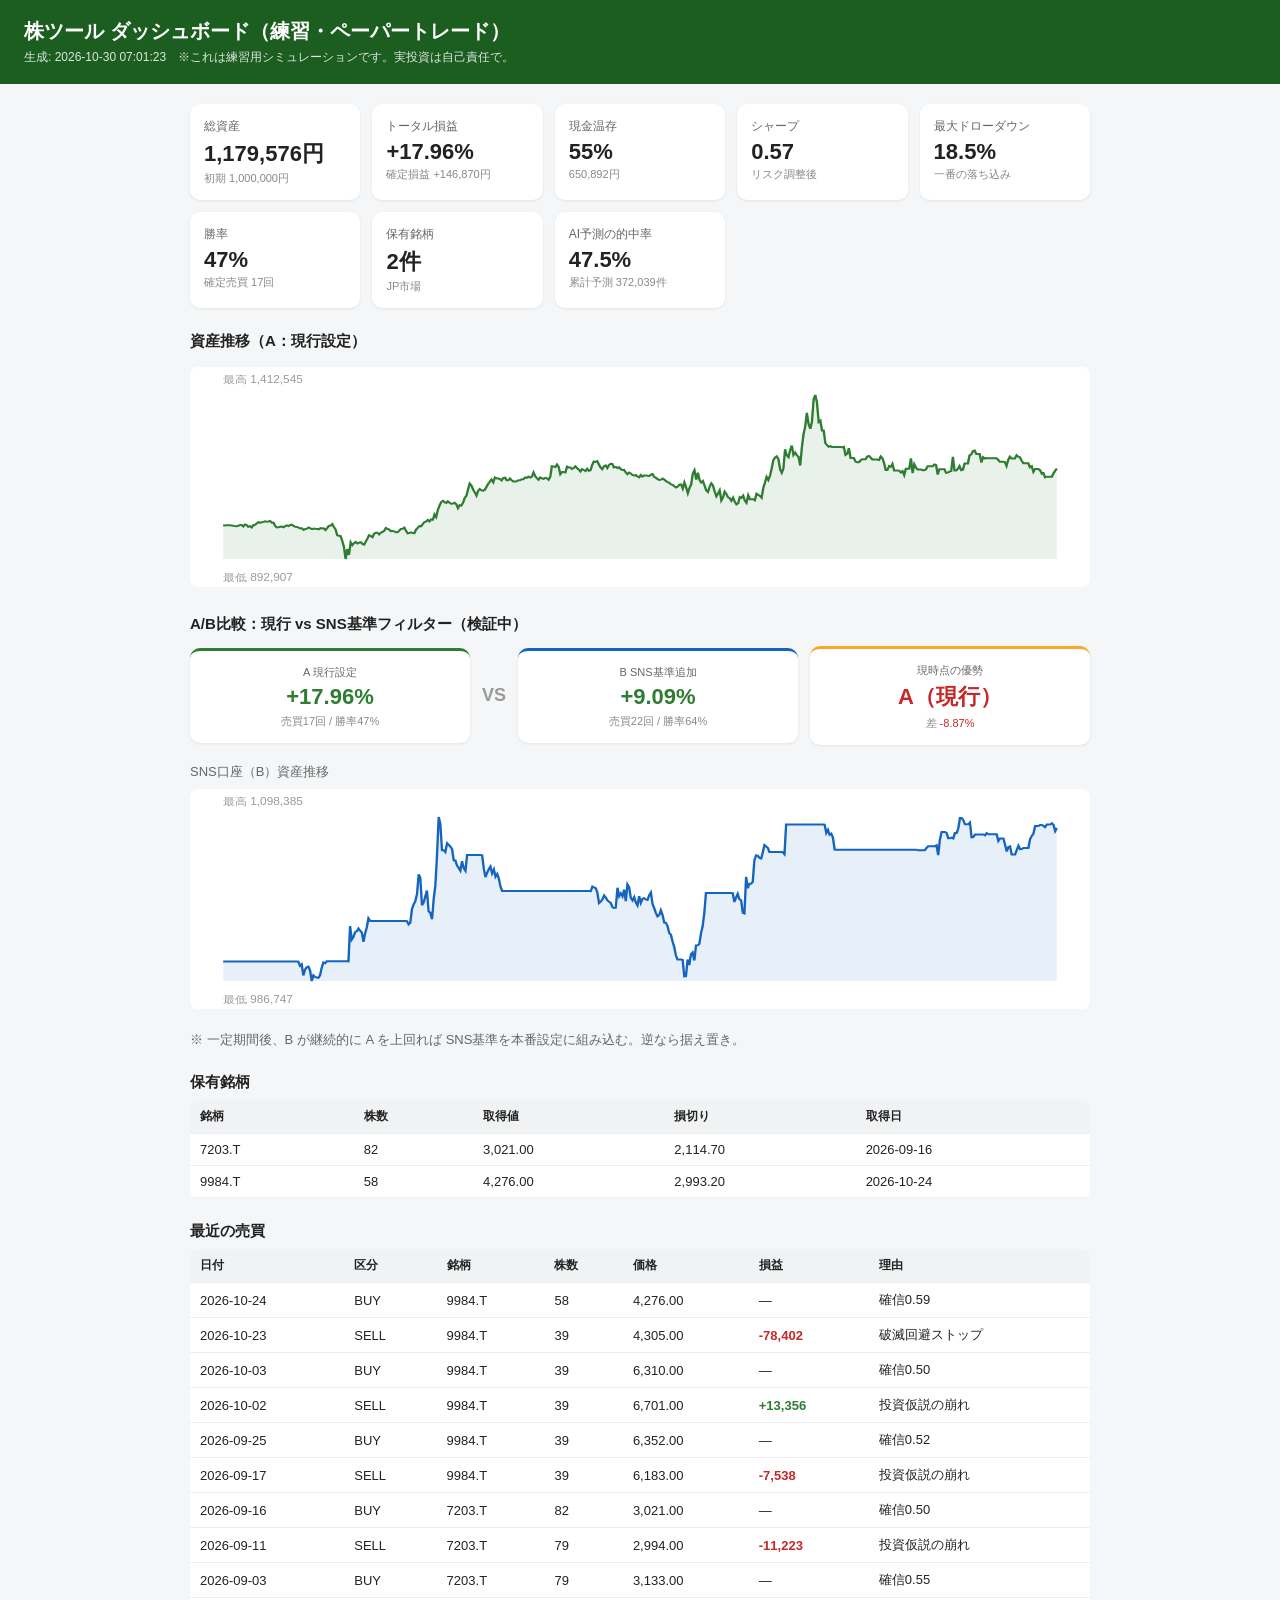
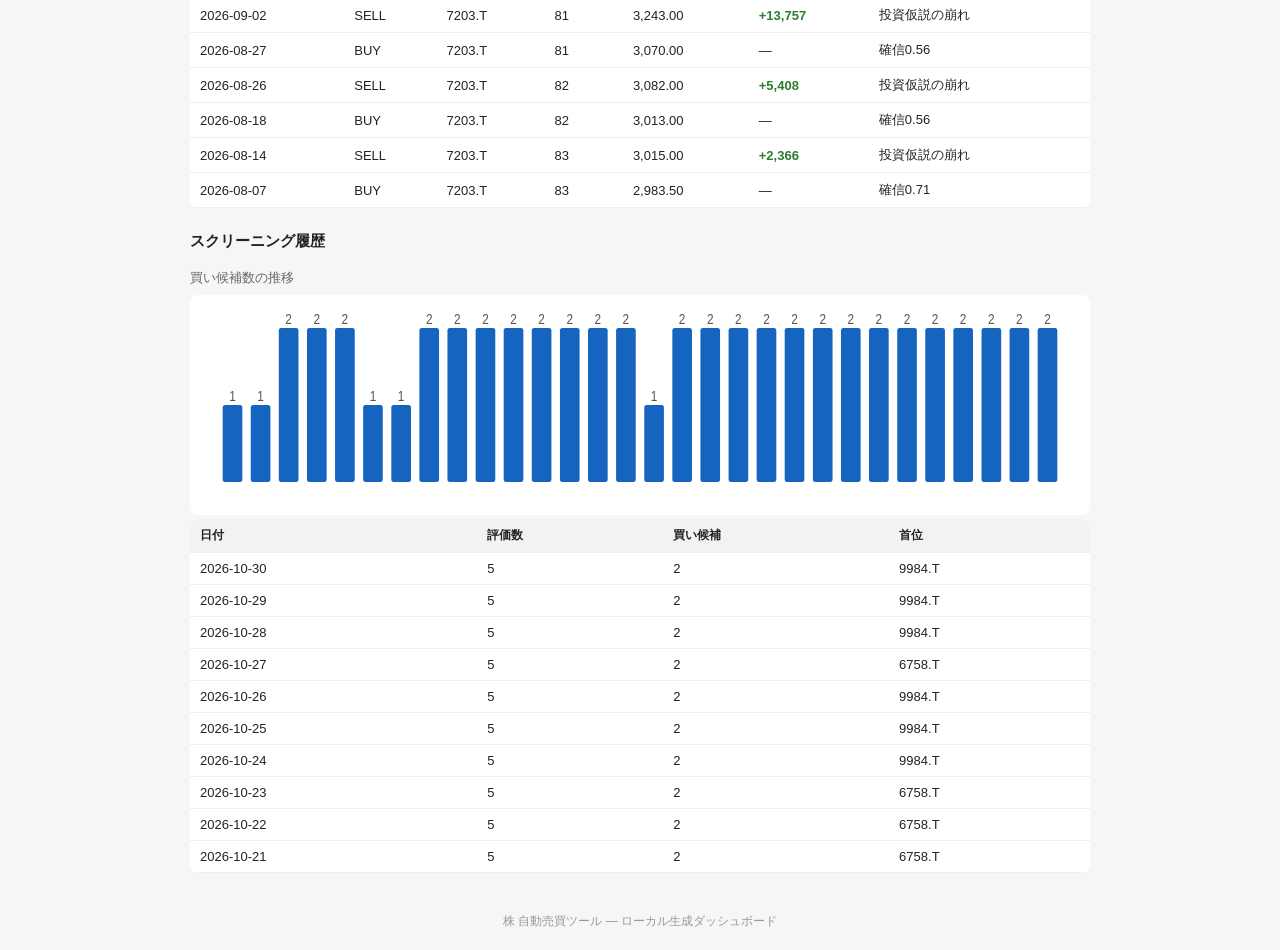
==== commit 9f8cda1f: "update 2026-10-30" ====
--- a/yrekxlgf/index.html
+++ b/yrekxlgf/index.html
@@ -32,13 +32,13 @@
 </style></head>
 <body>
 <header><h1>株ツール ダッシュボード（練習・ペーパートレード）</h1>
-<div class="gen">生成: 2026-10-29 09:11:49　※これは練習用シミュレーションです。実投資は自己責任で。</div></header>
+<div class="gen">生成: 2026-10-30 07:01:23　※これは練習用シミュレーションです。実投資は自己責任で。</div></header>
 <main>
-  <div class="cards"><div class="card"><div class="t">総資産</div><div class="v">1,172,630円</div><div class="sub">初期 1,000,000円</div></div><div class="card"><div class="t">トータル損益</div><div class="v">+17.26%</div><div class="sub">確定損益 +146,870円</div></div><div class="card"><div class="t">現金温存</div><div class="v">56%</div><div class="sub">650,892円</div></div><div class="card"><div class="t">シャープ</div><div class="v">0.56</div><div class="sub">リスク調整後</div></div><div class="card"><div class="t">最大ドローダウン</div><div class="v">18.5%</div><div class="sub">一番の落ち込み</div></div><div class="card"><div class="t">勝率</div><div class="v">47%</div><div class="sub">確定売買 17回</div></div><div class="card"><div class="t">保有銘柄</div><div class="v">2件</div><div class="sub">JP市場</div></div><div class="card"><div class="t">AI予測の的中率</div><div class="v">47.6%</div><div class="sub">累計予測 369,594件</div></div></div>
+  <div class="cards"><div class="card"><div class="t">総資産</div><div class="v">1,179,576円</div><div class="sub">初期 1,000,000円</div></div><div class="card"><div class="t">トータル損益</div><div class="v">+17.96%</div><div class="sub">確定損益 +146,870円</div></div><div class="card"><div class="t">現金温存</div><div class="v">55%</div><div class="sub">650,892円</div></div><div class="card"><div class="t">シャープ</div><div class="v">0.57</div><div class="sub">リスク調整後</div></div><div class="card"><div class="t">最大ドローダウン</div><div class="v">18.5%</div><div class="sub">一番の落ち込み</div></div><div class="card"><div class="t">勝率</div><div class="v">47%</div><div class="sub">確定売買 17回</div></div><div class="card"><div class="t">保有銘柄</div><div class="v">2件</div><div class="sub">JP市場</div></div><div class="card"><div class="t">AI予測の的中率</div><div class="v">47.5%</div><div class="sub">累計予測 372,039件</div></div></div>
   <h2>資産推移（A：現行設定）</h2>
   <svg viewBox="0 0 760 220" class="chart" preserveAspectRatio="none">
-  <polygon points="28,192 28.0,158.2 29.4,158.5 30.8,158.3 32.3,158.3 33.7,158.2 35.1,158.5 36.5,158.7 37.9,159.0 39.4,159.2 40.8,158.8 42.2,158.1 43.6,158.1 45.0,159.4 46.5,157.5 47.9,158.1 49.3,159.8 50.7,159.2 52.1,160.4 53.5,158.2 55.0,157.8 56.4,156.5 57.8,155.2 59.2,155.7 60.6,155.2 62.1,154.9 63.5,154.4 64.9,154.7 66.3,154.5 67.7,153.9 69.2,155.8 70.6,155.6 72.0,159.0 73.4,160.5 74.8,160.2 76.3,159.8 77.7,159.5 79.1,160.2 80.5,159.1 81.9,158.4 83.4,159.1 84.8,157.9 86.2,157.7 87.6,158.9 89.0,159.8 90.5,159.9 91.9,160.7 93.3,161.4 94.7,161.2 96.1,163.0 97.5,162.0 99.0,161.6 100.4,160.4 101.8,161.4 103.2,162.1 104.6,161.6 106.1,161.8 107.5,161.9 108.9,162.3 110.3,161.1 111.7,161.4 113.2,161.3 114.6,163.0 116.0,161.1 117.4,158.9 118.8,158.6 120.3,157.1 121.7,160.0 123.1,162.3 124.5,168.3 125.9,168.7 127.4,169.1 128.8,174.1 130.2,180.0 131.6,192.0 133.0,182.1 134.5,188.0 135.9,175.4 137.3,178.1 138.7,176.2 140.1,174.9 141.5,176.5 143.0,175.7 144.4,175.2 145.8,176.9 147.2,177.6 148.6,174.7 150.1,171.6 151.5,168.2 152.9,169.1 154.3,170.1 155.7,166.7 157.2,165.8 158.6,165.7 160.0,167.5 161.4,165.7 162.8,164.8 164.3,163.9 165.7,161.0 167.1,161.8 168.5,162.6 169.9,164.1 171.4,163.9 172.8,164.4 174.2,165.3 175.6,165.2 177.0,163.6 178.5,161.9 179.9,161.8 181.3,160.7 182.7,163.8 184.1,166.3 185.5,166.1 187.0,165.3 188.4,166.1 189.8,166.2 191.2,162.6 192.6,160.8 194.1,159.1 195.5,159.3 196.9,157.0 198.3,155.0 199.7,154.4 201.2,153.0 202.6,154.4 204.0,152.4 205.4,152.8 206.8,147.5 208.3,150.0 209.7,142.9 211.1,138.6 212.5,135.1 213.9,133.8 215.4,135.3 216.8,136.0 218.2,134.3 219.6,135.7 221.0,136.7 222.5,136.5 223.9,135.8 225.3,137.2 226.7,141.2 228.1,138.2 229.5,138.5 231.0,135.7 232.4,130.8 233.8,128.9 235.2,122.2 236.6,116.6 238.1,118.5 239.5,122.7 240.9,125.4 242.3,128.6 243.7,124.0 245.2,122.0 246.6,123.4 248.0,123.6 249.4,122.7 250.8,119.8 252.3,116.8 253.7,114.8 255.1,112.5 256.5,115.3 257.9,110.5 259.4,111.3 260.8,111.5 262.2,112.0 263.6,113.4 265.0,110.9 266.5,110.7 267.9,113.2 269.3,113.3 270.7,111.4 272.1,113.3 273.5,114.4 275.0,114.4 276.4,114.2 277.8,113.2 279.2,113.2 280.6,112.2 282.1,112.3 283.5,110.5 284.9,110.9 286.3,109.6 287.7,110.5 289.2,109.8 290.6,105.5 292.0,109.1 293.4,111.1 294.8,112.8 296.3,110.4 297.7,111.3 299.1,111.9 300.5,110.9 301.9,111.3 303.4,112.7 304.8,109.8 306.2,99.2 307.6,99.4 309.0,100.1 310.5,97.5 311.9,99.9 313.3,107.2 314.7,105.1 316.1,105.1 317.5,105.5 319.0,99.5 320.4,100.4 321.8,100.5 323.2,101.9 324.6,101.0 326.1,99.3 327.5,101.3 328.9,102.6 330.3,104.4 331.7,102.2 333.2,103.0 334.6,104.1 336.0,101.8 337.4,103.8 338.8,103.2 340.3,98.1 341.7,94.5 343.1,94.9 344.5,94.2 345.9,97.5 347.4,100.5 348.8,102.2 350.2,99.4 351.6,98.4 353.0,101.0 354.5,98.0 355.9,96.7 357.3,96.9 358.7,100.4 360.1,99.8 361.5,101.0 363.0,100.3 364.4,102.2 365.8,102.9 367.2,102.8 368.6,105.4 370.1,107.2 371.5,105.5 372.9,106.4 374.3,107.9 375.7,108.5 377.2,108.2 378.6,109.5 380.0,110.3 381.4,107.9 382.8,109.6 384.3,108.5 385.7,108.4 387.1,108.8 388.5,108.9 389.9,107.7 391.4,107.0 392.8,109.9 394.2,110.9 395.6,112.1 397.0,113.0 398.5,112.7 399.9,111.5 401.3,112.6 402.7,114.2 404.1,115.1 405.5,115.9 407.0,117.4 408.4,117.8 409.8,119.2 411.2,120.5 412.6,119.5 414.1,117.6 415.5,117.4 416.9,121.5 418.3,115.4 419.7,120.6 421.2,126.2 422.6,121.1 424.0,117.4 425.4,106.4 426.8,103.3 428.3,112.6 429.7,105.7 431.1,112.9 432.5,115.6 433.9,114.0 435.4,118.5 436.8,123.6 438.2,125.1 439.6,119.7 441.0,116.4 442.5,118.4 443.9,124.3 445.3,129.3 446.7,126.5 448.1,123.3 449.5,133.4 451.0,130.4 452.4,124.6 453.8,127.0 455.2,130.3 456.6,131.3 458.1,133.8 459.5,130.7 460.9,134.7 462.3,137.4 463.7,136.1 465.2,130.0 466.6,130.8 468.0,128.6 469.4,133.6 470.8,135.8 472.3,128.2 473.7,132.2 475.1,132.2 476.5,132.2 477.9,133.3 479.4,126.7 480.8,127.9 482.2,128.9 483.6,130.8 485.0,121.0 486.5,115.8 487.9,109.9 489.3,113.0 490.7,108.5 492.1,101.5 493.5,93.1 495.0,90.7 496.4,89.4 497.8,92.1 499.2,102.2 500.6,105.8 502.1,101.6 503.5,82.2 504.9,88.2 506.3,90.1 507.7,82.9 509.2,78.6 510.6,88.0 512.0,85.6 513.4,88.1 514.8,89.9 516.3,98.5 517.7,80.4 519.1,67.2 520.5,59.6 521.9,45.9 523.4,57.3 524.8,61.8 526.2,54.9 527.6,32.5 529.0,28.0 530.5,35.2 531.9,55.0 533.3,53.6 534.7,63.4 536.1,63.4 537.5,76.0 539.0,78.1 540.4,79.7 541.8,79.1 543.2,80.1 544.6,80.1 546.1,80.1 547.5,80.1 548.9,80.1 550.3,80.1 551.7,80.2 553.2,79.8 554.6,87.9 556.0,86.9 557.4,81.2 558.8,91.0 560.3,91.1 561.7,91.1 563.1,94.6 564.5,95.2 565.9,95.2 567.4,93.3 568.8,92.3 570.2,92.3 571.6,92.3 573.0,89.6 574.5,88.9 575.9,90.6 577.3,92.4 578.7,92.4 580.1,92.5 581.5,92.5 583.0,93.0 584.4,89.5 585.8,91.2 587.2,96.1 588.6,103.0 590.1,103.0 591.5,99.0 592.9,99.8 594.3,96.8 595.7,103.4 597.2,103.4 598.6,103.4 600.0,103.6 601.4,105.4 602.8,104.0 604.3,108.1 605.7,101.8 607.1,101.8 608.5,101.8 609.9,91.4 611.4,106.1 612.8,97.3 614.2,100.5 615.6,102.4 617.0,102.4 618.5,102.4 619.9,103.2 621.3,103.2 622.7,102.3 624.1,99.2 625.5,99.3 627.0,99.3 628.4,99.3 629.8,97.4 631.2,97.9 632.6,107.5 634.1,102.3 635.5,102.2 636.9,102.2 638.3,102.2 639.7,105.8 641.2,105.6 642.6,104.6 644.0,104.0 645.4,89.8 646.8,103.5 648.3,103.5 649.7,102.0 651.1,99.1 652.5,103.2 653.9,102.7 655.4,96.4 656.8,96.4 658.2,96.4 659.6,88.3 661.0,87.3 662.5,84.1 663.9,83.6 665.3,86.9 666.7,86.9 668.1,86.9 669.5,95.5 671.0,90.1 672.4,91.5 673.8,91.0 675.2,91.3 676.6,91.3 678.1,91.3 679.5,91.3 680.9,91.3 682.3,91.3 683.7,92.7 685.2,94.7 686.6,94.7 688.0,94.7 689.4,95.0 690.8,98.9 692.3,93.1 693.7,89.6 695.1,91.4 696.5,91.4 697.9,91.4 699.4,88.2 700.8,89.7 702.2,90.3 703.6,93.6 705.0,96.3 706.5,96.3 707.9,96.3 709.3,96.3 710.7,100.4 712.1,99.2 713.5,104.9 715.0,102.1 716.4,102.1 717.8,102.1 719.2,103.1 720.6,106.7 722.1,106.1 723.5,110.3 724.9,109.7 726.3,109.8 727.7,109.8 729.2,109.7 730.6,106.2 732.0,103.7 732,192" fill="#2e7d32" opacity="0.10"/>
-  <polyline points="28.0,158.2 29.4,158.5 30.8,158.3 32.3,158.3 33.7,158.2 35.1,158.5 36.5,158.7 37.9,159.0 39.4,159.2 40.8,158.8 42.2,158.1 43.6,158.1 45.0,159.4 46.5,157.5 47.9,158.1 49.3,159.8 50.7,159.2 52.1,160.4 53.5,158.2 55.0,157.8 56.4,156.5 57.8,155.2 59.2,155.7 60.6,155.2 62.1,154.9 63.5,154.4 64.9,154.7 66.3,154.5 67.7,153.9 69.2,155.8 70.6,155.6 72.0,159.0 73.4,160.5 74.8,160.2 76.3,159.8 77.7,159.5 79.1,160.2 80.5,159.1 81.9,158.4 83.4,159.1 84.8,157.9 86.2,157.7 87.6,158.9 89.0,159.8 90.5,159.9 91.9,160.7 93.3,161.4 94.7,161.2 96.1,163.0 97.5,162.0 99.0,161.6 100.4,160.4 101.8,161.4 103.2,162.1 104.6,161.6 106.1,161.8 107.5,161.9 108.9,162.3 110.3,161.1 111.7,161.4 113.2,161.3 114.6,163.0 116.0,161.1 117.4,158.9 118.8,158.6 120.3,157.1 121.7,160.0 123.1,162.3 124.5,168.3 125.9,168.7 127.4,169.1 128.8,174.1 130.2,180.0 131.6,192.0 133.0,182.1 134.5,188.0 135.9,175.4 137.3,178.1 138.7,176.2 140.1,174.9 141.5,176.5 143.0,175.7 144.4,175.2 145.8,176.9 147.2,177.6 148.6,174.7 150.1,171.6 151.5,168.2 152.9,169.1 154.3,170.1 155.7,166.7 157.2,165.8 158.6,165.7 160.0,167.5 161.4,165.7 162.8,164.8 164.3,163.9 165.7,161.0 167.1,161.8 168.5,162.6 169.9,164.1 171.4,163.9 172.8,164.4 174.2,165.3 175.6,165.2 177.0,163.6 178.5,161.9 179.9,161.8 181.3,160.7 182.7,163.8 184.1,166.3 185.5,166.1 187.0,165.3 188.4,166.1 189.8,166.2 191.2,162.6 192.6,160.8 194.1,159.1 195.5,159.3 196.9,157.0 198.3,155.0 199.7,154.4 201.2,153.0 202.6,154.4 204.0,152.4 205.4,152.8 206.8,147.5 208.3,150.0 209.7,142.9 211.1,138.6 212.5,135.1 213.9,133.8 215.4,135.3 216.8,136.0 218.2,134.3 219.6,135.7 221.0,136.7 222.5,136.5 223.9,135.8 225.3,137.2 226.7,141.2 228.1,138.2 229.5,138.5 231.0,135.7 232.4,130.8 233.8,128.9 235.2,122.2 236.6,116.6 238.1,118.5 239.5,122.7 240.9,125.4 242.3,128.6 243.7,124.0 245.2,122.0 246.6,123.4 248.0,123.6 249.4,122.7 250.8,119.8 252.3,116.8 253.7,114.8 255.1,112.5 256.5,115.3 257.9,110.5 259.4,111.3 260.8,111.5 262.2,112.0 263.6,113.4 265.0,110.9 266.5,110.7 267.9,113.2 269.3,113.3 270.7,111.4 272.1,113.3 273.5,114.4 275.0,114.4 276.4,114.2 277.8,113.2 279.2,113.2 280.6,112.2 282.1,112.3 283.5,110.5 284.9,110.9 286.3,109.6 287.7,110.5 289.2,109.8 290.6,105.5 292.0,109.1 293.4,111.1 294.8,112.8 296.3,110.4 297.7,111.3 299.1,111.9 300.5,110.9 301.9,111.3 303.4,112.7 304.8,109.8 306.2,99.2 307.6,99.4 309.0,100.1 310.5,97.5 311.9,99.9 313.3,107.2 314.7,105.1 316.1,105.1 317.5,105.5 319.0,99.5 320.4,100.4 321.8,100.5 323.2,101.9 324.6,101.0 326.1,99.3 327.5,101.3 328.9,102.6 330.3,104.4 331.7,102.2 333.2,103.0 334.6,104.1 336.0,101.8 337.4,103.8 338.8,103.2 340.3,98.1 341.7,94.5 343.1,94.9 344.5,94.2 345.9,97.5 347.4,100.5 348.8,102.2 350.2,99.4 351.6,98.4 353.0,101.0 354.5,98.0 355.9,96.7 357.3,96.9 358.7,100.4 360.1,99.8 361.5,101.0 363.0,100.3 364.4,102.2 365.8,102.9 367.2,102.8 368.6,105.4 370.1,107.2 371.5,105.5 372.9,106.4 374.3,107.9 375.7,108.5 377.2,108.2 378.6,109.5 380.0,110.3 381.4,107.9 382.8,109.6 384.3,108.5 385.7,108.4 387.1,108.8 388.5,108.9 389.9,107.7 391.4,107.0 392.8,109.9 394.2,110.9 395.6,112.1 397.0,113.0 398.5,112.7 399.9,111.5 401.3,112.6 402.7,114.2 404.1,115.1 405.5,115.9 407.0,117.4 408.4,117.8 409.8,119.2 411.2,120.5 412.6,119.5 414.1,117.6 415.5,117.4 416.9,121.5 418.3,115.4 419.7,120.6 421.2,126.2 422.6,121.1 424.0,117.4 425.4,106.4 426.8,103.3 428.3,112.6 429.7,105.7 431.1,112.9 432.5,115.6 433.9,114.0 435.4,118.5 436.8,123.6 438.2,125.1 439.6,119.7 441.0,116.4 442.5,118.4 443.9,124.3 445.3,129.3 446.7,126.5 448.1,123.3 449.5,133.4 451.0,130.4 452.4,124.6 453.8,127.0 455.2,130.3 456.6,131.3 458.1,133.8 459.5,130.7 460.9,134.7 462.3,137.4 463.7,136.1 465.2,130.0 466.6,130.8 468.0,128.6 469.4,133.6 470.8,135.8 472.3,128.2 473.7,132.2 475.1,132.2 476.5,132.2 477.9,133.3 479.4,126.7 480.8,127.9 482.2,128.9 483.6,130.8 485.0,121.0 486.5,115.8 487.9,109.9 489.3,113.0 490.7,108.5 492.1,101.5 493.5,93.1 495.0,90.7 496.4,89.4 497.8,92.1 499.2,102.2 500.6,105.8 502.1,101.6 503.5,82.2 504.9,88.2 506.3,90.1 507.7,82.9 509.2,78.6 510.6,88.0 512.0,85.6 513.4,88.1 514.8,89.9 516.3,98.5 517.7,80.4 519.1,67.2 520.5,59.6 521.9,45.9 523.4,57.3 524.8,61.8 526.2,54.9 527.6,32.5 529.0,28.0 530.5,35.2 531.9,55.0 533.3,53.6 534.7,63.4 536.1,63.4 537.5,76.0 539.0,78.1 540.4,79.7 541.8,79.1 543.2,80.1 544.6,80.1 546.1,80.1 547.5,80.1 548.9,80.1 550.3,80.1 551.7,80.2 553.2,79.8 554.6,87.9 556.0,86.9 557.4,81.2 558.8,91.0 560.3,91.1 561.7,91.1 563.1,94.6 564.5,95.2 565.9,95.2 567.4,93.3 568.8,92.3 570.2,92.3 571.6,92.3 573.0,89.6 574.5,88.9 575.9,90.6 577.3,92.4 578.7,92.4 580.1,92.5 581.5,92.5 583.0,93.0 584.4,89.5 585.8,91.2 587.2,96.1 588.6,103.0 590.1,103.0 591.5,99.0 592.9,99.8 594.3,96.8 595.7,103.4 597.2,103.4 598.6,103.4 600.0,103.6 601.4,105.4 602.8,104.0 604.3,108.1 605.7,101.8 607.1,101.8 608.5,101.8 609.9,91.4 611.4,106.1 612.8,97.3 614.2,100.5 615.6,102.4 617.0,102.4 618.5,102.4 619.9,103.2 621.3,103.2 622.7,102.3 624.1,99.2 625.5,99.3 627.0,99.3 628.4,99.3 629.8,97.4 631.2,97.9 632.6,107.5 634.1,102.3 635.5,102.2 636.9,102.2 638.3,102.2 639.7,105.8 641.2,105.6 642.6,104.6 644.0,104.0 645.4,89.8 646.8,103.5 648.3,103.5 649.7,102.0 651.1,99.1 652.5,103.2 653.9,102.7 655.4,96.4 656.8,96.4 658.2,96.4 659.6,88.3 661.0,87.3 662.5,84.1 663.9,83.6 665.3,86.9 666.7,86.9 668.1,86.9 669.5,95.5 671.0,90.1 672.4,91.5 673.8,91.0 675.2,91.3 676.6,91.3 678.1,91.3 679.5,91.3 680.9,91.3 682.3,91.3 683.7,92.7 685.2,94.7 686.6,94.7 688.0,94.7 689.4,95.0 690.8,98.9 692.3,93.1 693.7,89.6 695.1,91.4 696.5,91.4 697.9,91.4 699.4,88.2 700.8,89.7 702.2,90.3 703.6,93.6 705.0,96.3 706.5,96.3 707.9,96.3 709.3,96.3 710.7,100.4 712.1,99.2 713.5,104.9 715.0,102.1 716.4,102.1 717.8,102.1 719.2,103.1 720.6,106.7 722.1,106.1 723.5,110.3 724.9,109.7 726.3,109.8 727.7,109.8 729.2,109.7 730.6,106.2 732.0,103.7" fill="none" stroke="#2e7d32" stroke-width="2"/>
+  <polygon points="28,192 28.0,158.2 29.4,158.5 30.8,158.3 32.2,158.3 33.7,158.2 35.1,158.5 36.5,158.7 37.9,159.0 39.3,159.2 40.7,158.8 42.2,158.1 43.6,158.1 45.0,159.4 46.4,157.5 47.8,158.1 49.2,159.8 50.7,159.2 52.1,160.4 53.5,158.2 54.9,157.8 56.3,156.5 57.7,155.2 59.2,155.7 60.6,155.2 62.0,154.9 63.4,154.4 64.8,154.7 66.2,154.5 67.7,153.9 69.1,155.8 70.5,155.6 71.9,159.0 73.3,160.5 74.7,160.2 76.2,159.8 77.6,159.5 79.0,160.2 80.4,159.1 81.8,158.4 83.2,159.1 84.7,157.9 86.1,157.7 87.5,158.9 88.9,159.8 90.3,159.9 91.7,160.7 93.2,161.4 94.6,161.2 96.0,163.0 97.4,162.0 98.8,161.6 100.2,160.4 101.7,161.4 103.1,162.1 104.5,161.6 105.9,161.8 107.3,161.9 108.7,162.3 110.2,161.1 111.6,161.4 113.0,161.3 114.4,163.0 115.8,161.1 117.2,158.9 118.7,158.6 120.1,157.1 121.5,160.0 122.9,162.3 124.3,168.3 125.7,168.7 127.2,169.1 128.6,174.1 130.0,180.0 131.4,192.0 132.8,182.1 134.2,188.0 135.7,175.4 137.1,178.1 138.5,176.2 139.9,174.9 141.3,176.5 142.7,175.7 144.2,175.2 145.6,176.9 147.0,177.6 148.4,174.7 149.8,171.6 151.2,168.2 152.7,169.1 154.1,170.1 155.5,166.7 156.9,165.8 158.3,165.7 159.7,167.5 161.2,165.7 162.6,164.8 164.0,163.9 165.4,161.0 166.8,161.8 168.2,162.6 169.6,164.1 171.1,163.9 172.5,164.4 173.9,165.3 175.3,165.2 176.7,163.6 178.1,161.9 179.6,161.8 181.0,160.7 182.4,163.8 183.8,166.3 185.2,166.1 186.6,165.3 188.1,166.1 189.5,166.2 190.9,162.6 192.3,160.8 193.7,159.1 195.1,159.3 196.6,157.0 198.0,155.0 199.4,154.4 200.8,153.0 202.2,154.4 203.6,152.4 205.1,152.8 206.5,147.5 207.9,150.0 209.3,142.9 210.7,138.6 212.1,135.1 213.6,133.8 215.0,135.3 216.4,136.0 217.8,134.3 219.2,135.7 220.6,136.7 222.1,136.5 223.5,135.8 224.9,137.2 226.3,141.2 227.7,138.2 229.1,138.5 230.6,135.7 232.0,130.8 233.4,128.9 234.8,122.2 236.2,116.6 237.6,118.5 239.1,122.7 240.5,125.4 241.9,128.6 243.3,124.0 244.7,122.0 246.1,123.4 247.6,123.6 249.0,122.7 250.4,119.8 251.8,116.8 253.2,114.8 254.6,112.5 256.1,115.3 257.5,110.5 258.9,111.3 260.3,111.5 261.7,112.0 263.1,113.4 264.6,110.9 266.0,110.7 267.4,113.2 268.8,113.3 270.2,111.4 271.6,113.3 273.1,114.4 274.5,114.4 275.9,114.2 277.3,113.2 278.7,113.2 280.1,112.2 281.6,112.3 283.0,110.5 284.4,110.9 285.8,109.6 287.2,110.5 288.6,109.8 290.1,105.5 291.5,109.1 292.9,111.1 294.3,112.8 295.7,110.4 297.1,111.3 298.6,111.9 300.0,110.9 301.4,111.3 302.8,112.7 304.2,109.8 305.6,99.2 307.1,99.4 308.5,100.1 309.9,97.5 311.3,99.9 312.7,107.2 314.1,105.1 315.5,105.1 317.0,105.5 318.4,99.5 319.8,100.4 321.2,100.5 322.6,101.9 324.0,101.0 325.5,99.3 326.9,101.3 328.3,102.6 329.7,104.4 331.1,102.2 332.5,103.0 334.0,104.1 335.4,101.8 336.8,103.8 338.2,103.2 339.6,98.1 341.0,94.5 342.5,94.9 343.9,94.2 345.3,97.5 346.7,100.5 348.1,102.2 349.5,99.4 351.0,98.4 352.4,101.0 353.8,98.0 355.2,96.7 356.6,96.9 358.0,100.4 359.5,99.8 360.9,101.0 362.3,100.3 363.7,102.2 365.1,102.9 366.5,102.8 368.0,105.4 369.4,107.2 370.8,105.5 372.2,106.4 373.6,107.9 375.0,108.5 376.5,108.2 377.9,109.5 379.3,110.3 380.7,107.9 382.1,109.6 383.5,108.5 385.0,108.4 386.4,108.8 387.8,108.9 389.2,107.7 390.6,107.0 392.0,109.9 393.5,110.9 394.9,112.1 396.3,113.0 397.7,112.7 399.1,111.5 400.5,112.6 402.0,114.2 403.4,115.1 404.8,115.9 406.2,117.4 407.6,117.8 409.0,119.2 410.5,120.5 411.9,119.5 413.3,117.6 414.7,117.4 416.1,121.5 417.5,115.4 419.0,120.6 420.4,126.2 421.8,121.1 423.2,117.4 424.6,106.4 426.0,103.3 427.5,112.6 428.9,105.7 430.3,112.9 431.7,115.6 433.1,114.0 434.5,118.5 436.0,123.6 437.4,125.1 438.8,119.7 440.2,116.4 441.6,118.4 443.0,124.3 444.5,129.3 445.9,126.5 447.3,123.3 448.7,133.4 450.1,130.4 451.5,124.6 452.9,127.0 454.4,130.3 455.8,131.3 457.2,133.8 458.6,130.7 460.0,134.7 461.4,137.4 462.9,136.1 464.3,130.0 465.7,130.8 467.1,128.6 468.5,133.6 469.9,135.8 471.4,128.2 472.8,132.2 474.2,132.2 475.6,132.2 477.0,133.3 478.4,126.7 479.9,127.9 481.3,128.9 482.7,130.8 484.1,121.0 485.5,115.8 486.9,109.9 488.4,113.0 489.8,108.5 491.2,101.5 492.6,93.1 494.0,90.7 495.4,89.4 496.9,92.1 498.3,102.2 499.7,105.8 501.1,101.6 502.5,82.2 503.9,88.2 505.4,90.1 506.8,82.9 508.2,78.6 509.6,88.0 511.0,85.6 512.4,88.1 513.9,89.9 515.3,98.5 516.7,80.4 518.1,67.2 519.5,59.6 520.9,45.9 522.4,57.3 523.8,61.8 525.2,54.9 526.6,32.5 528.0,28.0 529.4,35.2 530.9,55.0 532.3,53.6 533.7,63.4 535.1,63.4 536.5,76.0 537.9,78.1 539.4,79.7 540.8,79.1 542.2,80.1 543.6,80.1 545.0,80.1 546.4,80.1 547.9,80.1 549.3,80.1 550.7,80.2 552.1,79.8 553.5,87.9 554.9,86.9 556.4,81.2 557.8,91.0 559.2,91.1 560.6,91.1 562.0,94.6 563.4,95.2 564.9,95.2 566.3,93.3 567.7,92.3 569.1,92.3 570.5,92.3 571.9,89.6 573.4,88.9 574.8,90.6 576.2,92.4 577.6,92.4 579.0,92.5 580.4,92.5 581.9,93.0 583.3,89.5 584.7,91.2 586.1,96.1 587.5,103.0 588.9,103.0 590.4,99.0 591.8,99.8 593.2,96.8 594.6,103.4 596.0,103.4 597.4,103.4 598.8,103.6 600.3,105.4 601.7,104.0 603.1,108.1 604.5,101.8 605.9,101.8 607.3,101.8 608.8,91.4 610.2,106.1 611.6,97.3 613.0,100.5 614.4,102.4 615.8,102.4 617.3,102.4 618.7,103.2 620.1,103.2 621.5,102.3 622.9,99.2 624.3,99.3 625.8,99.3 627.2,99.3 628.6,97.4 630.0,97.9 631.4,107.5 632.8,102.3 634.3,102.2 635.7,102.2 637.1,102.2 638.5,105.8 639.9,105.6 641.3,104.6 642.8,104.0 644.2,89.8 645.6,103.5 647.0,103.5 648.4,102.0 649.8,99.1 651.3,103.2 652.7,102.7 654.1,96.4 655.5,96.4 656.9,96.4 658.3,88.3 659.8,87.3 661.2,84.1 662.6,83.6 664.0,86.9 665.4,86.9 666.8,86.9 668.3,95.5 669.7,90.1 671.1,91.5 672.5,91.0 673.9,91.3 675.3,91.3 676.8,91.3 678.2,91.3 679.6,91.3 681.0,91.3 682.4,92.7 683.8,94.7 685.3,94.7 686.7,94.7 688.1,95.0 689.5,98.9 690.9,93.1 692.3,89.6 693.8,91.4 695.2,91.4 696.6,91.4 698.0,88.2 699.4,89.7 700.8,90.3 702.3,93.6 703.7,96.3 705.1,96.3 706.5,96.3 707.9,96.3 709.3,100.4 710.8,99.2 712.2,104.9 713.6,102.1 715.0,102.1 716.4,102.1 717.8,103.1 719.3,106.7 720.7,106.1 722.1,110.3 723.5,109.7 724.9,109.8 726.3,109.8 727.8,109.7 729.2,106.2 730.6,103.7 732.0,101.5 732,192" fill="#2e7d32" opacity="0.10"/>
+  <polyline points="28.0,158.2 29.4,158.5 30.8,158.3 32.2,158.3 33.7,158.2 35.1,158.5 36.5,158.7 37.9,159.0 39.3,159.2 40.7,158.8 42.2,158.1 43.6,158.1 45.0,159.4 46.4,157.5 47.8,158.1 49.2,159.8 50.7,159.2 52.1,160.4 53.5,158.2 54.9,157.8 56.3,156.5 57.7,155.2 59.2,155.7 60.6,155.2 62.0,154.9 63.4,154.4 64.8,154.7 66.2,154.5 67.7,153.9 69.1,155.8 70.5,155.6 71.9,159.0 73.3,160.5 74.7,160.2 76.2,159.8 77.6,159.5 79.0,160.2 80.4,159.1 81.8,158.4 83.2,159.1 84.7,157.9 86.1,157.7 87.5,158.9 88.9,159.8 90.3,159.9 91.7,160.7 93.2,161.4 94.6,161.2 96.0,163.0 97.4,162.0 98.8,161.6 100.2,160.4 101.7,161.4 103.1,162.1 104.5,161.6 105.9,161.8 107.3,161.9 108.7,162.3 110.2,161.1 111.6,161.4 113.0,161.3 114.4,163.0 115.8,161.1 117.2,158.9 118.7,158.6 120.1,157.1 121.5,160.0 122.9,162.3 124.3,168.3 125.7,168.7 127.2,169.1 128.6,174.1 130.0,180.0 131.4,192.0 132.8,182.1 134.2,188.0 135.7,175.4 137.1,178.1 138.5,176.2 139.9,174.9 141.3,176.5 142.7,175.7 144.2,175.2 145.6,176.9 147.0,177.6 148.4,174.7 149.8,171.6 151.2,168.2 152.7,169.1 154.1,170.1 155.5,166.7 156.9,165.8 158.3,165.7 159.7,167.5 161.2,165.7 162.6,164.8 164.0,163.9 165.4,161.0 166.8,161.8 168.2,162.6 169.6,164.1 171.1,163.9 172.5,164.4 173.9,165.3 175.3,165.2 176.7,163.6 178.1,161.9 179.6,161.8 181.0,160.7 182.4,163.8 183.8,166.3 185.2,166.1 186.6,165.3 188.1,166.1 189.5,166.2 190.9,162.6 192.3,160.8 193.7,159.1 195.1,159.3 196.6,157.0 198.0,155.0 199.4,154.4 200.8,153.0 202.2,154.4 203.6,152.4 205.1,152.8 206.5,147.5 207.9,150.0 209.3,142.9 210.7,138.6 212.1,135.1 213.6,133.8 215.0,135.3 216.4,136.0 217.8,134.3 219.2,135.7 220.6,136.7 222.1,136.5 223.5,135.8 224.9,137.2 226.3,141.2 227.7,138.2 229.1,138.5 230.6,135.7 232.0,130.8 233.4,128.9 234.8,122.2 236.2,116.6 237.6,118.5 239.1,122.7 240.5,125.4 241.9,128.6 243.3,124.0 244.7,122.0 246.1,123.4 247.6,123.6 249.0,122.7 250.4,119.8 251.8,116.8 253.2,114.8 254.6,112.5 256.1,115.3 257.5,110.5 258.9,111.3 260.3,111.5 261.7,112.0 263.1,113.4 264.6,110.9 266.0,110.7 267.4,113.2 268.8,113.3 270.2,111.4 271.6,113.3 273.1,114.4 274.5,114.4 275.9,114.2 277.3,113.2 278.7,113.2 280.1,112.2 281.6,112.3 283.0,110.5 284.4,110.9 285.8,109.6 287.2,110.5 288.6,109.8 290.1,105.5 291.5,109.1 292.9,111.1 294.3,112.8 295.7,110.4 297.1,111.3 298.6,111.9 300.0,110.9 301.4,111.3 302.8,112.7 304.2,109.8 305.6,99.2 307.1,99.4 308.5,100.1 309.9,97.5 311.3,99.9 312.7,107.2 314.1,105.1 315.5,105.1 317.0,105.5 318.4,99.5 319.8,100.4 321.2,100.5 322.6,101.9 324.0,101.0 325.5,99.3 326.9,101.3 328.3,102.6 329.7,104.4 331.1,102.2 332.5,103.0 334.0,104.1 335.4,101.8 336.8,103.8 338.2,103.2 339.6,98.1 341.0,94.5 342.5,94.9 343.9,94.2 345.3,97.5 346.7,100.5 348.1,102.2 349.5,99.4 351.0,98.4 352.4,101.0 353.8,98.0 355.2,96.7 356.6,96.9 358.0,100.4 359.5,99.8 360.9,101.0 362.3,100.3 363.7,102.2 365.1,102.9 366.5,102.8 368.0,105.4 369.4,107.2 370.8,105.5 372.2,106.4 373.6,107.9 375.0,108.5 376.5,108.2 377.9,109.5 379.3,110.3 380.7,107.9 382.1,109.6 383.5,108.5 385.0,108.4 386.4,108.8 387.8,108.9 389.2,107.7 390.6,107.0 392.0,109.9 393.5,110.9 394.9,112.1 396.3,113.0 397.7,112.7 399.1,111.5 400.5,112.6 402.0,114.2 403.4,115.1 404.8,115.9 406.2,117.4 407.6,117.8 409.0,119.2 410.5,120.5 411.9,119.5 413.3,117.6 414.7,117.4 416.1,121.5 417.5,115.4 419.0,120.6 420.4,126.2 421.8,121.1 423.2,117.4 424.6,106.4 426.0,103.3 427.5,112.6 428.9,105.7 430.3,112.9 431.7,115.6 433.1,114.0 434.5,118.5 436.0,123.6 437.4,125.1 438.8,119.7 440.2,116.4 441.6,118.4 443.0,124.3 444.5,129.3 445.9,126.5 447.3,123.3 448.7,133.4 450.1,130.4 451.5,124.6 452.9,127.0 454.4,130.3 455.8,131.3 457.2,133.8 458.6,130.7 460.0,134.7 461.4,137.4 462.9,136.1 464.3,130.0 465.7,130.8 467.1,128.6 468.5,133.6 469.9,135.8 471.4,128.2 472.8,132.2 474.2,132.2 475.6,132.2 477.0,133.3 478.4,126.7 479.9,127.9 481.3,128.9 482.7,130.8 484.1,121.0 485.5,115.8 486.9,109.9 488.4,113.0 489.8,108.5 491.2,101.5 492.6,93.1 494.0,90.7 495.4,89.4 496.9,92.1 498.3,102.2 499.7,105.8 501.1,101.6 502.5,82.2 503.9,88.2 505.4,90.1 506.8,82.9 508.2,78.6 509.6,88.0 511.0,85.6 512.4,88.1 513.9,89.9 515.3,98.5 516.7,80.4 518.1,67.2 519.5,59.6 520.9,45.9 522.4,57.3 523.8,61.8 525.2,54.9 526.6,32.5 528.0,28.0 529.4,35.2 530.9,55.0 532.3,53.6 533.7,63.4 535.1,63.4 536.5,76.0 537.9,78.1 539.4,79.7 540.8,79.1 542.2,80.1 543.6,80.1 545.0,80.1 546.4,80.1 547.9,80.1 549.3,80.1 550.7,80.2 552.1,79.8 553.5,87.9 554.9,86.9 556.4,81.2 557.8,91.0 559.2,91.1 560.6,91.1 562.0,94.6 563.4,95.2 564.9,95.2 566.3,93.3 567.7,92.3 569.1,92.3 570.5,92.3 571.9,89.6 573.4,88.9 574.8,90.6 576.2,92.4 577.6,92.4 579.0,92.5 580.4,92.5 581.9,93.0 583.3,89.5 584.7,91.2 586.1,96.1 587.5,103.0 588.9,103.0 590.4,99.0 591.8,99.8 593.2,96.8 594.6,103.4 596.0,103.4 597.4,103.4 598.8,103.6 600.3,105.4 601.7,104.0 603.1,108.1 604.5,101.8 605.9,101.8 607.3,101.8 608.8,91.4 610.2,106.1 611.6,97.3 613.0,100.5 614.4,102.4 615.8,102.4 617.3,102.4 618.7,103.2 620.1,103.2 621.5,102.3 622.9,99.2 624.3,99.3 625.8,99.3 627.2,99.3 628.6,97.4 630.0,97.9 631.4,107.5 632.8,102.3 634.3,102.2 635.7,102.2 637.1,102.2 638.5,105.8 639.9,105.6 641.3,104.6 642.8,104.0 644.2,89.8 645.6,103.5 647.0,103.5 648.4,102.0 649.8,99.1 651.3,103.2 652.7,102.7 654.1,96.4 655.5,96.4 656.9,96.4 658.3,88.3 659.8,87.3 661.2,84.1 662.6,83.6 664.0,86.9 665.4,86.9 666.8,86.9 668.3,95.5 669.7,90.1 671.1,91.5 672.5,91.0 673.9,91.3 675.3,91.3 676.8,91.3 678.2,91.3 679.6,91.3 681.0,91.3 682.4,92.7 683.8,94.7 685.3,94.7 686.7,94.7 688.1,95.0 689.5,98.9 690.9,93.1 692.3,89.6 693.8,91.4 695.2,91.4 696.6,91.4 698.0,88.2 699.4,89.7 700.8,90.3 702.3,93.6 703.7,96.3 705.1,96.3 706.5,96.3 707.9,96.3 709.3,100.4 710.8,99.2 712.2,104.9 713.6,102.1 715.0,102.1 716.4,102.1 717.8,103.1 719.3,106.7 720.7,106.1 722.1,110.3 723.5,109.7 724.9,109.8 726.3,109.8 727.8,109.7 729.2,106.2 730.6,103.7 732.0,101.5" fill="none" stroke="#2e7d32" stroke-width="2"/>
   <text x="28" y="16" class="axis">最高 1,412,545</text>
   <text x="28" y="214" class="axis">最低 892,907</text>
 </svg>
@@ -47,24 +47,24 @@
 <div class="ab-banner">
   <div class="ab-box ab-a">
     <div class="ab-lbl">A 現行設定</div>
-    <div class="ab-ret pos">+17.26%</div>
+    <div class="ab-ret pos">+17.96%</div>
     <div class="ab-sub">売買17回 / 勝率47%</div>
   </div>
   <div class="ab-vs">VS</div>
   <div class="ab-box ab-b">
     <div class="ab-lbl">B SNS基準追加</div>
-    <div class="ab-ret pos">+8.88%</div>
+    <div class="ab-ret pos">+9.09%</div>
     <div class="ab-sub">売買22回 / 勝率64%</div>
   </div>
   <div class="ab-box ab-winner">
     <div class="ab-lbl">現時点の優勢</div>
     <div class="ab-ret" style="color:#c62828">A（現行）</div>
-    <div class="ab-sub">差 <span style="color:#c62828">-8.38%</span></div>
+    <div class="ab-sub">差 <span style="color:#c62828">-8.87%</span></div>
   </div>
 </div>
 <div class="muted">SNS口座（B）資産推移</div><svg viewBox="0 0 760 220" class="chart" preserveAspectRatio="none">
-  <polygon points="28,192 28.0,172.5 29.4,172.5 30.8,172.5 32.2,172.5 33.7,172.5 35.1,172.5 36.5,172.5 37.9,172.5 39.3,172.5 40.7,172.5 42.1,172.5 43.6,172.5 45.0,172.5 46.4,172.5 47.8,172.5 49.2,172.5 50.6,172.5 52.0,172.5 53.4,172.5 54.9,172.5 56.3,172.5 57.7,172.5 59.1,172.5 60.5,172.5 61.9,172.5 63.3,172.5 64.8,172.5 66.2,172.5 67.6,172.5 69.0,172.5 70.4,172.5 71.8,172.5 73.2,172.5 74.7,172.5 76.1,172.5 77.5,172.5 78.9,172.5 80.3,172.5 81.7,172.5 83.1,172.5 84.5,172.5 86.0,172.5 87.4,172.5 88.8,172.5 90.2,172.5 91.6,172.7 93.0,176.8 94.4,175.3 95.9,186.4 97.3,180.7 98.7,178.2 100.1,177.6 101.5,181.6 102.9,192.0 104.3,186.4 105.8,188.0 107.2,188.6 108.6,188.8 110.0,186.3 111.4,178.9 112.8,173.4 114.2,174.2 115.6,172.3 117.1,172.3 118.5,172.3 119.9,172.3 121.3,172.3 122.7,172.3 124.1,172.3 125.5,172.3 127.0,172.3 128.4,172.3 129.8,172.3 131.2,172.3 132.6,172.3 134.0,172.4 135.4,137.1 136.9,150.5 138.3,148.1 139.7,142.9 141.1,142.3 142.5,139.5 143.9,141.7 145.3,143.6 146.7,152.8 148.2,144.2 149.6,138.2 151.0,129.3 152.4,131.9 153.8,131.9 155.2,131.9 156.6,131.9 158.1,131.9 159.5,131.9 160.9,131.9 162.3,131.9 163.7,131.9 165.1,131.9 166.5,131.9 168.0,131.9 169.4,131.9 170.8,131.9 172.2,131.9 173.6,131.9 175.0,131.9 176.4,131.9 177.8,131.9 179.3,131.9 180.7,131.9 182.1,131.9 183.5,132.1 184.9,135.4 186.3,133.8 187.7,120.3 189.2,115.6 190.6,112.5 192.0,105.2 193.4,85.3 194.8,89.0 196.2,116.3 197.6,113.4 199.1,107.4 200.5,101.6 201.9,122.3 203.3,123.8 204.7,130.2 206.1,109.8 207.5,96.4 208.9,66.3 210.4,28.0 211.8,35.0 213.2,61.2 214.6,61.2 216.0,63.0 217.4,54.2 218.8,55.8 220.3,57.5 221.7,60.1 223.1,71.4 224.5,71.5 225.9,76.6 227.3,79.0 228.7,81.7 230.2,72.1 231.6,79.1 233.0,81.8 234.4,66.1 235.8,66.1 237.2,66.1 238.6,66.1 240.0,66.1 241.5,66.1 242.9,66.1 244.3,66.1 245.7,66.1 247.1,66.3 248.5,79.7 249.9,88.1 251.4,83.8 252.8,80.2 254.2,77.5 255.6,84.4 257.0,80.4 258.4,87.7 259.8,84.9 261.3,89.6 262.7,97.6 264.1,102.0 265.5,102.0 266.9,102.0 268.3,102.0 269.7,102.0 271.1,102.0 272.6,102.0 274.0,102.0 275.4,102.0 276.8,102.0 278.2,102.0 279.6,102.0 281.0,102.0 282.5,102.0 283.9,102.0 285.3,102.0 286.7,102.0 288.1,102.0 289.5,102.0 290.9,102.0 292.4,102.0 293.8,102.0 295.2,102.0 296.6,102.0 298.0,102.0 299.4,102.0 300.8,102.0 302.2,102.0 303.7,102.0 305.1,102.0 306.5,102.0 307.9,102.0 309.3,102.0 310.7,102.0 312.1,102.0 313.6,102.0 315.0,102.0 316.4,102.0 317.8,102.0 319.2,102.0 320.6,102.0 322.0,102.0 323.5,102.0 324.9,102.0 326.3,102.0 327.7,102.0 329.1,102.0 330.5,102.0 331.9,102.0 333.3,102.0 334.8,102.0 336.2,102.0 337.6,102.0 339.0,102.1 340.4,97.5 341.8,98.5 343.2,99.2 344.7,103.5 346.1,114.1 347.5,112.7 348.9,110.2 350.3,106.5 351.7,108.6 353.1,111.5 354.6,112.8 356.0,113.9 357.4,118.0 358.8,119.0 360.2,118.7 361.6,98.7 363.0,107.3 364.4,104.4 365.9,107.4 367.3,100.6 368.7,112.2 370.1,95.4 371.5,98.1 372.9,108.7 374.3,111.5 375.8,108.2 377.2,113.6 378.6,116.5 380.0,107.1 381.4,113.9 382.8,109.7 384.2,109.2 385.7,110.5 387.1,111.0 388.5,106.2 389.9,103.5 391.3,115.1 392.7,119.1 394.1,123.8 395.6,127.3 397.0,126.2 398.4,121.3 399.8,125.8 401.2,133.6 402.6,133.8 404.0,137.2 405.4,144.1 406.9,145.7 408.3,152.4 409.7,157.9 411.1,166.3 412.5,170.6 413.9,170.6 415.3,170.6 416.8,170.8 418.2,187.4 419.6,187.1 421.0,170.6 422.4,176.0 423.8,165.4 425.2,163.5 426.7,171.5 428.1,156.4 429.5,156.3 430.9,155.0 432.3,144.4 433.7,137.3 435.1,123.8 436.5,104.1 438.0,104.1 439.4,104.1 440.8,104.1 442.2,104.1 443.6,104.1 445.0,104.1 446.4,104.1 447.9,104.1 449.3,104.1 450.7,104.1 452.1,104.1 453.5,104.1 454.9,104.1 456.3,104.1 457.8,104.1 459.2,104.2 460.6,113.0 462.0,108.6 463.4,104.8 464.8,110.1 466.2,111.3 467.6,123.8 469.1,124.4 470.5,87.8 471.9,99.2 473.3,94.7 474.7,94.8 476.1,92.9 477.5,71.2 479.0,66.3 480.4,66.9 481.8,68.9 483.2,69.5 484.6,63.6 486.0,56.1 487.4,57.5 488.9,58.7 490.3,63.1 491.7,63.1 493.1,63.1 494.5,63.1 495.9,63.1 497.3,63.1 498.7,63.1 500.2,63.1 501.6,63.3 503.0,65.2 504.4,35.4 505.8,35.4 507.2,35.4 508.6,35.4 510.1,35.4 511.5,35.4 512.9,35.4 514.3,35.4 515.7,35.4 517.1,35.4 518.5,35.4 520.0,35.4 521.4,35.4 522.8,35.4 524.2,35.4 525.6,35.4 527.0,35.4 528.4,35.4 529.8,35.4 531.3,35.4 532.7,35.4 534.1,35.4 535.5,35.4 536.9,35.6 538.3,44.0 539.7,40.9 541.2,45.8 542.6,44.6 544.0,48.6 545.4,60.5 546.8,60.7 548.2,60.7 549.6,60.7 551.1,60.7 552.5,60.7 553.9,60.7 555.3,60.7 556.7,60.7 558.1,60.7 559.5,60.7 560.9,60.7 562.4,60.7 563.8,60.7 565.2,60.7 566.6,60.7 568.0,60.7 569.4,60.7 570.8,60.7 572.3,60.7 573.7,60.7 575.1,60.7 576.5,60.7 577.9,60.7 579.3,60.7 580.7,60.7 582.2,60.7 583.6,60.7 585.0,60.7 586.4,60.7 587.8,60.7 589.2,60.7 590.6,60.7 592.0,60.7 593.5,60.7 594.9,60.7 596.3,60.7 597.7,60.7 599.1,60.7 600.5,60.7 601.9,60.7 603.4,60.7 604.8,60.7 606.2,60.7 607.6,60.7 609.0,60.7 610.4,60.7 611.8,60.7 613.3,60.7 614.7,60.7 616.1,61.3 617.5,61.3 618.9,61.3 620.3,61.2 621.7,61.2 623.1,58.9 624.6,57.2 626.0,57.2 627.4,57.2 628.8,57.2 630.2,57.2 631.6,56.3 633.0,66.1 634.5,51.0 635.9,43.1 637.3,43.1 638.7,43.1 640.1,43.9 641.5,49.3 642.9,49.3 644.4,48.6 645.8,49.4 647.2,44.0 648.6,44.0 650.0,39.2 651.4,29.1 652.8,29.1 654.2,31.1 655.7,35.3 657.1,35.3 658.5,35.3 659.9,33.5 661.3,48.3 662.7,48.0 664.1,45.5 665.6,45.5 667.0,45.5 668.4,45.5 669.8,45.5 671.2,45.5 672.6,46.3 674.0,44.2 675.5,45.2 676.9,45.2 678.3,45.2 679.7,45.2 681.1,45.2 682.5,45.2 683.9,52.0 685.3,49.5 686.8,49.5 688.2,49.5 689.6,55.9 691.0,62.5 692.4,57.9 693.8,57.3 695.2,65.5 696.7,65.5 698.1,65.5 699.5,61.1 700.9,56.6 702.3,60.2 703.7,60.1 705.1,59.0 706.6,59.0 708.0,59.0 709.4,59.0 710.8,50.2 712.2,46.9 713.6,44.8 715.0,36.9 716.4,36.9 717.9,36.9 719.3,36.0 720.7,36.0 722.1,36.9 723.5,38.1 724.9,35.6 726.3,35.6 727.8,35.6 729.2,34.2 730.6,36.0 732.0,42.1 732,192" fill="#1565c0" opacity="0.10"/>
-  <polyline points="28.0,172.5 29.4,172.5 30.8,172.5 32.2,172.5 33.7,172.5 35.1,172.5 36.5,172.5 37.9,172.5 39.3,172.5 40.7,172.5 42.1,172.5 43.6,172.5 45.0,172.5 46.4,172.5 47.8,172.5 49.2,172.5 50.6,172.5 52.0,172.5 53.4,172.5 54.9,172.5 56.3,172.5 57.7,172.5 59.1,172.5 60.5,172.5 61.9,172.5 63.3,172.5 64.8,172.5 66.2,172.5 67.6,172.5 69.0,172.5 70.4,172.5 71.8,172.5 73.2,172.5 74.7,172.5 76.1,172.5 77.5,172.5 78.9,172.5 80.3,172.5 81.7,172.5 83.1,172.5 84.5,172.5 86.0,172.5 87.4,172.5 88.8,172.5 90.2,172.5 91.6,172.7 93.0,176.8 94.4,175.3 95.9,186.4 97.3,180.7 98.7,178.2 100.1,177.6 101.5,181.6 102.9,192.0 104.3,186.4 105.8,188.0 107.2,188.6 108.6,188.8 110.0,186.3 111.4,178.9 112.8,173.4 114.2,174.2 115.6,172.3 117.1,172.3 118.5,172.3 119.9,172.3 121.3,172.3 122.7,172.3 124.1,172.3 125.5,172.3 127.0,172.3 128.4,172.3 129.8,172.3 131.2,172.3 132.6,172.3 134.0,172.4 135.4,137.1 136.9,150.5 138.3,148.1 139.7,142.9 141.1,142.3 142.5,139.5 143.9,141.7 145.3,143.6 146.7,152.8 148.2,144.2 149.6,138.2 151.0,129.3 152.4,131.9 153.8,131.9 155.2,131.9 156.6,131.9 158.1,131.9 159.5,131.9 160.9,131.9 162.3,131.9 163.7,131.9 165.1,131.9 166.5,131.9 168.0,131.9 169.4,131.9 170.8,131.9 172.2,131.9 173.6,131.9 175.0,131.9 176.4,131.9 177.8,131.9 179.3,131.9 180.7,131.9 182.1,131.9 183.5,132.1 184.9,135.4 186.3,133.8 187.7,120.3 189.2,115.6 190.6,112.5 192.0,105.2 193.4,85.3 194.8,89.0 196.2,116.3 197.6,113.4 199.1,107.4 200.5,101.6 201.9,122.3 203.3,123.8 204.7,130.2 206.1,109.8 207.5,96.4 208.9,66.3 210.4,28.0 211.8,35.0 213.2,61.2 214.6,61.2 216.0,63.0 217.4,54.2 218.8,55.8 220.3,57.5 221.7,60.1 223.1,71.4 224.5,71.5 225.9,76.6 227.3,79.0 228.7,81.7 230.2,72.1 231.6,79.1 233.0,81.8 234.4,66.1 235.8,66.1 237.2,66.1 238.6,66.1 240.0,66.1 241.5,66.1 242.9,66.1 244.3,66.1 245.7,66.1 247.1,66.3 248.5,79.7 249.9,88.1 251.4,83.8 252.8,80.2 254.2,77.5 255.6,84.4 257.0,80.4 258.4,87.7 259.8,84.9 261.3,89.6 262.7,97.6 264.1,102.0 265.5,102.0 266.9,102.0 268.3,102.0 269.7,102.0 271.1,102.0 272.6,102.0 274.0,102.0 275.4,102.0 276.8,102.0 278.2,102.0 279.6,102.0 281.0,102.0 282.5,102.0 283.9,102.0 285.3,102.0 286.7,102.0 288.1,102.0 289.5,102.0 290.9,102.0 292.4,102.0 293.8,102.0 295.2,102.0 296.6,102.0 298.0,102.0 299.4,102.0 300.8,102.0 302.2,102.0 303.7,102.0 305.1,102.0 306.5,102.0 307.9,102.0 309.3,102.0 310.7,102.0 312.1,102.0 313.6,102.0 315.0,102.0 316.4,102.0 317.8,102.0 319.2,102.0 320.6,102.0 322.0,102.0 323.5,102.0 324.9,102.0 326.3,102.0 327.7,102.0 329.1,102.0 330.5,102.0 331.9,102.0 333.3,102.0 334.8,102.0 336.2,102.0 337.6,102.0 339.0,102.1 340.4,97.5 341.8,98.5 343.2,99.2 344.7,103.5 346.1,114.1 347.5,112.7 348.9,110.2 350.3,106.5 351.7,108.6 353.1,111.5 354.6,112.8 356.0,113.9 357.4,118.0 358.8,119.0 360.2,118.7 361.6,98.7 363.0,107.3 364.4,104.4 365.9,107.4 367.3,100.6 368.7,112.2 370.1,95.4 371.5,98.1 372.9,108.7 374.3,111.5 375.8,108.2 377.2,113.6 378.6,116.5 380.0,107.1 381.4,113.9 382.8,109.7 384.2,109.2 385.7,110.5 387.1,111.0 388.5,106.2 389.9,103.5 391.3,115.1 392.7,119.1 394.1,123.8 395.6,127.3 397.0,126.2 398.4,121.3 399.8,125.8 401.2,133.6 402.6,133.8 404.0,137.2 405.4,144.1 406.9,145.7 408.3,152.4 409.7,157.9 411.1,166.3 412.5,170.6 413.9,170.6 415.3,170.6 416.8,170.8 418.2,187.4 419.6,187.1 421.0,170.6 422.4,176.0 423.8,165.4 425.2,163.5 426.7,171.5 428.1,156.4 429.5,156.3 430.9,155.0 432.3,144.4 433.7,137.3 435.1,123.8 436.5,104.1 438.0,104.1 439.4,104.1 440.8,104.1 442.2,104.1 443.6,104.1 445.0,104.1 446.4,104.1 447.9,104.1 449.3,104.1 450.7,104.1 452.1,104.1 453.5,104.1 454.9,104.1 456.3,104.1 457.8,104.1 459.2,104.2 460.6,113.0 462.0,108.6 463.4,104.8 464.8,110.1 466.2,111.3 467.6,123.8 469.1,124.4 470.5,87.8 471.9,99.2 473.3,94.7 474.7,94.8 476.1,92.9 477.5,71.2 479.0,66.3 480.4,66.9 481.8,68.9 483.2,69.5 484.6,63.6 486.0,56.1 487.4,57.5 488.9,58.7 490.3,63.1 491.7,63.1 493.1,63.1 494.5,63.1 495.9,63.1 497.3,63.1 498.7,63.1 500.2,63.1 501.6,63.3 503.0,65.2 504.4,35.4 505.8,35.4 507.2,35.4 508.6,35.4 510.1,35.4 511.5,35.4 512.9,35.4 514.3,35.4 515.7,35.4 517.1,35.4 518.5,35.4 520.0,35.4 521.4,35.4 522.8,35.4 524.2,35.4 525.6,35.4 527.0,35.4 528.4,35.4 529.8,35.4 531.3,35.4 532.7,35.4 534.1,35.4 535.5,35.4 536.9,35.6 538.3,44.0 539.7,40.9 541.2,45.8 542.6,44.6 544.0,48.6 545.4,60.5 546.8,60.7 548.2,60.7 549.6,60.7 551.1,60.7 552.5,60.7 553.9,60.7 555.3,60.7 556.7,60.7 558.1,60.7 559.5,60.7 560.9,60.7 562.4,60.7 563.8,60.7 565.2,60.7 566.6,60.7 568.0,60.7 569.4,60.7 570.8,60.7 572.3,60.7 573.7,60.7 575.1,60.7 576.5,60.7 577.9,60.7 579.3,60.7 580.7,60.7 582.2,60.7 583.6,60.7 585.0,60.7 586.4,60.7 587.8,60.7 589.2,60.7 590.6,60.7 592.0,60.7 593.5,60.7 594.9,60.7 596.3,60.7 597.7,60.7 599.1,60.7 600.5,60.7 601.9,60.7 603.4,60.7 604.8,60.7 606.2,60.7 607.6,60.7 609.0,60.7 610.4,60.7 611.8,60.7 613.3,60.7 614.7,60.7 616.1,61.3 617.5,61.3 618.9,61.3 620.3,61.2 621.7,61.2 623.1,58.9 624.6,57.2 626.0,57.2 627.4,57.2 628.8,57.2 630.2,57.2 631.6,56.3 633.0,66.1 634.5,51.0 635.9,43.1 637.3,43.1 638.7,43.1 640.1,43.9 641.5,49.3 642.9,49.3 644.4,48.6 645.8,49.4 647.2,44.0 648.6,44.0 650.0,39.2 651.4,29.1 652.8,29.1 654.2,31.1 655.7,35.3 657.1,35.3 658.5,35.3 659.9,33.5 661.3,48.3 662.7,48.0 664.1,45.5 665.6,45.5 667.0,45.5 668.4,45.5 669.8,45.5 671.2,45.5 672.6,46.3 674.0,44.2 675.5,45.2 676.9,45.2 678.3,45.2 679.7,45.2 681.1,45.2 682.5,45.2 683.9,52.0 685.3,49.5 686.8,49.5 688.2,49.5 689.6,55.9 691.0,62.5 692.4,57.9 693.8,57.3 695.2,65.5 696.7,65.5 698.1,65.5 699.5,61.1 700.9,56.6 702.3,60.2 703.7,60.1 705.1,59.0 706.6,59.0 708.0,59.0 709.4,59.0 710.8,50.2 712.2,46.9 713.6,44.8 715.0,36.9 716.4,36.9 717.9,36.9 719.3,36.0 720.7,36.0 722.1,36.9 723.5,38.1 724.9,35.6 726.3,35.6 727.8,35.6 729.2,34.2 730.6,36.0 732.0,42.1" fill="none" stroke="#1565c0" stroke-width="2"/>
+  <polygon points="28,192 28.0,172.5 29.4,172.5 30.8,172.5 32.2,172.5 33.6,172.5 35.1,172.5 36.5,172.5 37.9,172.5 39.3,172.5 40.7,172.5 42.1,172.5 43.5,172.5 44.9,172.5 46.3,172.5 47.8,172.5 49.2,172.5 50.6,172.5 52.0,172.5 53.4,172.5 54.8,172.5 56.2,172.5 57.6,172.5 59.0,172.5 60.4,172.5 61.9,172.5 63.3,172.5 64.7,172.5 66.1,172.5 67.5,172.5 68.9,172.5 70.3,172.5 71.7,172.5 73.1,172.5 74.6,172.5 76.0,172.5 77.4,172.5 78.8,172.5 80.2,172.5 81.6,172.5 83.0,172.5 84.4,172.5 85.8,172.5 87.3,172.5 88.7,172.5 90.1,172.5 91.5,172.7 92.9,176.8 94.3,175.3 95.7,186.4 97.1,180.7 98.5,178.2 100.0,177.6 101.4,181.6 102.8,192.0 104.2,186.4 105.6,188.0 107.0,188.6 108.4,188.8 109.8,186.3 111.2,178.9 112.6,173.4 114.1,174.2 115.5,172.3 116.9,172.3 118.3,172.3 119.7,172.3 121.1,172.3 122.5,172.3 123.9,172.3 125.3,172.3 126.8,172.3 128.2,172.3 129.6,172.3 131.0,172.3 132.4,172.3 133.8,172.4 135.2,137.1 136.6,150.5 138.0,148.1 139.5,142.9 140.9,142.3 142.3,139.5 143.7,141.7 145.1,143.6 146.5,152.8 147.9,144.2 149.3,138.2 150.7,129.3 152.2,131.9 153.6,131.9 155.0,131.9 156.4,131.9 157.8,131.9 159.2,131.9 160.6,131.9 162.0,131.9 163.4,131.9 164.8,131.9 166.3,131.9 167.7,131.9 169.1,131.9 170.5,131.9 171.9,131.9 173.3,131.9 174.7,131.9 176.1,131.9 177.5,131.9 179.0,131.9 180.4,131.9 181.8,131.9 183.2,132.1 184.6,135.4 186.0,133.8 187.4,120.3 188.8,115.6 190.2,112.5 191.7,105.2 193.1,85.3 194.5,89.0 195.9,116.3 197.3,113.4 198.7,107.4 200.1,101.6 201.5,122.3 202.9,123.8 204.4,130.2 205.8,109.8 207.2,96.4 208.6,66.3 210.0,28.0 211.4,35.0 212.8,61.2 214.2,61.2 215.6,63.0 217.1,54.2 218.5,55.8 219.9,57.5 221.3,60.1 222.7,71.4 224.1,71.5 225.5,76.6 226.9,79.0 228.3,81.7 229.7,72.1 231.2,79.1 232.6,81.8 234.0,66.1 235.4,66.1 236.8,66.1 238.2,66.1 239.6,66.1 241.0,66.1 242.4,66.1 243.9,66.1 245.3,66.1 246.7,66.3 248.1,79.7 249.5,88.1 250.9,83.8 252.3,80.2 253.7,77.5 255.1,84.4 256.6,80.4 258.0,87.7 259.4,84.9 260.8,89.6 262.2,97.6 263.6,102.0 265.0,102.0 266.4,102.0 267.8,102.0 269.3,102.0 270.7,102.0 272.1,102.0 273.5,102.0 274.9,102.0 276.3,102.0 277.7,102.0 279.1,102.0 280.5,102.0 281.9,102.0 283.4,102.0 284.8,102.0 286.2,102.0 287.6,102.0 289.0,102.0 290.4,102.0 291.8,102.0 293.2,102.0 294.6,102.0 296.1,102.0 297.5,102.0 298.9,102.0 300.3,102.0 301.7,102.0 303.1,102.0 304.5,102.0 305.9,102.0 307.3,102.0 308.8,102.0 310.2,102.0 311.6,102.0 313.0,102.0 314.4,102.0 315.8,102.0 317.2,102.0 318.6,102.0 320.0,102.0 321.5,102.0 322.9,102.0 324.3,102.0 325.7,102.0 327.1,102.0 328.5,102.0 329.9,102.0 331.3,102.0 332.7,102.0 334.1,102.0 335.6,102.0 337.0,102.0 338.4,102.1 339.8,97.5 341.2,98.5 342.6,99.2 344.0,103.5 345.4,114.1 346.8,112.7 348.3,110.2 349.7,106.5 351.1,108.6 352.5,111.5 353.9,112.8 355.3,113.9 356.7,118.0 358.1,119.0 359.5,118.7 361.0,98.7 362.4,107.3 363.8,104.4 365.2,107.4 366.6,100.6 368.0,112.2 369.4,95.4 370.8,98.1 372.2,108.7 373.7,111.5 375.1,108.2 376.5,113.6 377.9,116.5 379.3,107.1 380.7,113.9 382.1,109.7 383.5,109.2 384.9,110.5 386.3,111.0 387.8,106.2 389.2,103.5 390.6,115.1 392.0,119.1 393.4,123.8 394.8,127.3 396.2,126.2 397.6,121.3 399.0,125.8 400.5,133.6 401.9,133.8 403.3,137.2 404.7,144.1 406.1,145.7 407.5,152.4 408.9,157.9 410.3,166.3 411.7,170.6 413.2,170.6 414.6,170.6 416.0,170.8 417.4,187.4 418.8,187.1 420.2,170.6 421.6,176.0 423.0,165.4 424.4,163.5 425.9,171.5 427.3,156.4 428.7,156.3 430.1,155.0 431.5,144.4 432.9,137.3 434.3,123.8 435.7,104.1 437.1,104.1 438.5,104.1 440.0,104.1 441.4,104.1 442.8,104.1 444.2,104.1 445.6,104.1 447.0,104.1 448.4,104.1 449.8,104.1 451.2,104.1 452.7,104.1 454.1,104.1 455.5,104.1 456.9,104.1 458.3,104.2 459.7,113.0 461.1,108.6 462.5,104.8 463.9,110.1 465.4,111.3 466.8,123.8 468.2,124.4 469.6,87.8 471.0,99.2 472.4,94.7 473.8,94.8 475.2,92.9 476.6,71.2 478.1,66.3 479.5,66.9 480.9,68.9 482.3,69.5 483.7,63.6 485.1,56.1 486.5,57.5 487.9,58.7 489.3,63.1 490.7,63.1 492.2,63.1 493.6,63.1 495.0,63.1 496.4,63.1 497.8,63.1 499.2,63.1 500.6,63.3 502.0,65.2 503.4,35.4 504.9,35.4 506.3,35.4 507.7,35.4 509.1,35.4 510.5,35.4 511.9,35.4 513.3,35.4 514.7,35.4 516.1,35.4 517.6,35.4 519.0,35.4 520.4,35.4 521.8,35.4 523.2,35.4 524.6,35.4 526.0,35.4 527.4,35.4 528.8,35.4 530.3,35.4 531.7,35.4 533.1,35.4 534.5,35.4 535.9,35.6 537.3,44.0 538.7,40.9 540.1,45.8 541.5,44.6 542.9,48.6 544.4,60.5 545.8,60.7 547.2,60.7 548.6,60.7 550.0,60.7 551.4,60.7 552.8,60.7 554.2,60.7 555.6,60.7 557.1,60.7 558.5,60.7 559.9,60.7 561.3,60.7 562.7,60.7 564.1,60.7 565.5,60.7 566.9,60.7 568.3,60.7 569.8,60.7 571.2,60.7 572.6,60.7 574.0,60.7 575.4,60.7 576.8,60.7 578.2,60.7 579.6,60.7 581.0,60.7 582.5,60.7 583.9,60.7 585.3,60.7 586.7,60.7 588.1,60.7 589.5,60.7 590.9,60.7 592.3,60.7 593.7,60.7 595.2,60.7 596.6,60.7 598.0,60.7 599.4,60.7 600.8,60.7 602.2,60.7 603.6,60.7 605.0,60.7 606.4,60.7 607.8,60.7 609.3,60.7 610.7,60.7 612.1,60.7 613.5,60.7 614.9,61.3 616.3,61.3 617.7,61.3 619.1,61.2 620.5,61.2 622.0,58.9 623.4,57.2 624.8,57.2 626.2,57.2 627.6,57.2 629.0,57.2 630.4,56.3 631.8,66.1 633.2,51.0 634.7,43.1 636.1,43.1 637.5,43.1 638.9,43.9 640.3,49.3 641.7,49.3 643.1,48.6 644.5,49.4 645.9,44.0 647.4,44.0 648.8,39.2 650.2,29.1 651.6,29.1 653.0,31.1 654.4,35.3 655.8,35.3 657.2,35.3 658.6,33.5 660.0,48.3 661.5,48.0 662.9,45.5 664.3,45.5 665.7,45.5 667.1,45.5 668.5,45.5 669.9,45.5 671.3,46.3 672.7,44.2 674.2,45.2 675.6,45.2 677.0,45.2 678.4,45.2 679.8,45.2 681.2,45.2 682.6,52.0 684.0,49.5 685.4,49.5 686.9,49.5 688.3,55.9 689.7,62.5 691.1,57.9 692.5,57.3 693.9,65.5 695.3,65.5 696.7,65.5 698.1,61.1 699.6,56.6 701.0,60.2 702.4,60.1 703.8,59.0 705.2,59.0 706.6,59.0 708.0,59.0 709.4,50.2 710.8,46.9 712.2,44.8 713.7,36.9 715.1,36.9 716.5,36.9 717.9,36.0 719.3,36.0 720.7,36.9 722.1,38.1 723.5,35.6 724.9,35.6 726.4,35.6 727.8,34.2 729.2,36.0 730.6,42.1 732.0,39.0 732,192" fill="#1565c0" opacity="0.10"/>
+  <polyline points="28.0,172.5 29.4,172.5 30.8,172.5 32.2,172.5 33.6,172.5 35.1,172.5 36.5,172.5 37.9,172.5 39.3,172.5 40.7,172.5 42.1,172.5 43.5,172.5 44.9,172.5 46.3,172.5 47.8,172.5 49.2,172.5 50.6,172.5 52.0,172.5 53.4,172.5 54.8,172.5 56.2,172.5 57.6,172.5 59.0,172.5 60.4,172.5 61.9,172.5 63.3,172.5 64.7,172.5 66.1,172.5 67.5,172.5 68.9,172.5 70.3,172.5 71.7,172.5 73.1,172.5 74.6,172.5 76.0,172.5 77.4,172.5 78.8,172.5 80.2,172.5 81.6,172.5 83.0,172.5 84.4,172.5 85.8,172.5 87.3,172.5 88.7,172.5 90.1,172.5 91.5,172.7 92.9,176.8 94.3,175.3 95.7,186.4 97.1,180.7 98.5,178.2 100.0,177.6 101.4,181.6 102.8,192.0 104.2,186.4 105.6,188.0 107.0,188.6 108.4,188.8 109.8,186.3 111.2,178.9 112.6,173.4 114.1,174.2 115.5,172.3 116.9,172.3 118.3,172.3 119.7,172.3 121.1,172.3 122.5,172.3 123.9,172.3 125.3,172.3 126.8,172.3 128.2,172.3 129.6,172.3 131.0,172.3 132.4,172.3 133.8,172.4 135.2,137.1 136.6,150.5 138.0,148.1 139.5,142.9 140.9,142.3 142.3,139.5 143.7,141.7 145.1,143.6 146.5,152.8 147.9,144.2 149.3,138.2 150.7,129.3 152.2,131.9 153.6,131.9 155.0,131.9 156.4,131.9 157.8,131.9 159.2,131.9 160.6,131.9 162.0,131.9 163.4,131.9 164.8,131.9 166.3,131.9 167.7,131.9 169.1,131.9 170.5,131.9 171.9,131.9 173.3,131.9 174.7,131.9 176.1,131.9 177.5,131.9 179.0,131.9 180.4,131.9 181.8,131.9 183.2,132.1 184.6,135.4 186.0,133.8 187.4,120.3 188.8,115.6 190.2,112.5 191.7,105.2 193.1,85.3 194.5,89.0 195.9,116.3 197.3,113.4 198.7,107.4 200.1,101.6 201.5,122.3 202.9,123.8 204.4,130.2 205.8,109.8 207.2,96.4 208.6,66.3 210.0,28.0 211.4,35.0 212.8,61.2 214.2,61.2 215.6,63.0 217.1,54.2 218.5,55.8 219.9,57.5 221.3,60.1 222.7,71.4 224.1,71.5 225.5,76.6 226.9,79.0 228.3,81.7 229.7,72.1 231.2,79.1 232.6,81.8 234.0,66.1 235.4,66.1 236.8,66.1 238.2,66.1 239.6,66.1 241.0,66.1 242.4,66.1 243.9,66.1 245.3,66.1 246.7,66.3 248.1,79.7 249.5,88.1 250.9,83.8 252.3,80.2 253.7,77.5 255.1,84.4 256.6,80.4 258.0,87.7 259.4,84.9 260.8,89.6 262.2,97.6 263.6,102.0 265.0,102.0 266.4,102.0 267.8,102.0 269.3,102.0 270.7,102.0 272.1,102.0 273.5,102.0 274.9,102.0 276.3,102.0 277.7,102.0 279.1,102.0 280.5,102.0 281.9,102.0 283.4,102.0 284.8,102.0 286.2,102.0 287.6,102.0 289.0,102.0 290.4,102.0 291.8,102.0 293.2,102.0 294.6,102.0 296.1,102.0 297.5,102.0 298.9,102.0 300.3,102.0 301.7,102.0 303.1,102.0 304.5,102.0 305.9,102.0 307.3,102.0 308.8,102.0 310.2,102.0 311.6,102.0 313.0,102.0 314.4,102.0 315.8,102.0 317.2,102.0 318.6,102.0 320.0,102.0 321.5,102.0 322.9,102.0 324.3,102.0 325.7,102.0 327.1,102.0 328.5,102.0 329.9,102.0 331.3,102.0 332.7,102.0 334.1,102.0 335.6,102.0 337.0,102.0 338.4,102.1 339.8,97.5 341.2,98.5 342.6,99.2 344.0,103.5 345.4,114.1 346.8,112.7 348.3,110.2 349.7,106.5 351.1,108.6 352.5,111.5 353.9,112.8 355.3,113.9 356.7,118.0 358.1,119.0 359.5,118.7 361.0,98.7 362.4,107.3 363.8,104.4 365.2,107.4 366.6,100.6 368.0,112.2 369.4,95.4 370.8,98.1 372.2,108.7 373.7,111.5 375.1,108.2 376.5,113.6 377.9,116.5 379.3,107.1 380.7,113.9 382.1,109.7 383.5,109.2 384.9,110.5 386.3,111.0 387.8,106.2 389.2,103.5 390.6,115.1 392.0,119.1 393.4,123.8 394.8,127.3 396.2,126.2 397.6,121.3 399.0,125.8 400.5,133.6 401.9,133.8 403.3,137.2 404.7,144.1 406.1,145.7 407.5,152.4 408.9,157.9 410.3,166.3 411.7,170.6 413.2,170.6 414.6,170.6 416.0,170.8 417.4,187.4 418.8,187.1 420.2,170.6 421.6,176.0 423.0,165.4 424.4,163.5 425.9,171.5 427.3,156.4 428.7,156.3 430.1,155.0 431.5,144.4 432.9,137.3 434.3,123.8 435.7,104.1 437.1,104.1 438.5,104.1 440.0,104.1 441.4,104.1 442.8,104.1 444.2,104.1 445.6,104.1 447.0,104.1 448.4,104.1 449.8,104.1 451.2,104.1 452.7,104.1 454.1,104.1 455.5,104.1 456.9,104.1 458.3,104.2 459.7,113.0 461.1,108.6 462.5,104.8 463.9,110.1 465.4,111.3 466.8,123.8 468.2,124.4 469.6,87.8 471.0,99.2 472.4,94.7 473.8,94.8 475.2,92.9 476.6,71.2 478.1,66.3 479.5,66.9 480.9,68.9 482.3,69.5 483.7,63.6 485.1,56.1 486.5,57.5 487.9,58.7 489.3,63.1 490.7,63.1 492.2,63.1 493.6,63.1 495.0,63.1 496.4,63.1 497.8,63.1 499.2,63.1 500.6,63.3 502.0,65.2 503.4,35.4 504.9,35.4 506.3,35.4 507.7,35.4 509.1,35.4 510.5,35.4 511.9,35.4 513.3,35.4 514.7,35.4 516.1,35.4 517.6,35.4 519.0,35.4 520.4,35.4 521.8,35.4 523.2,35.4 524.6,35.4 526.0,35.4 527.4,35.4 528.8,35.4 530.3,35.4 531.7,35.4 533.1,35.4 534.5,35.4 535.9,35.6 537.3,44.0 538.7,40.9 540.1,45.8 541.5,44.6 542.9,48.6 544.4,60.5 545.8,60.7 547.2,60.7 548.6,60.7 550.0,60.7 551.4,60.7 552.8,60.7 554.2,60.7 555.6,60.7 557.1,60.7 558.5,60.7 559.9,60.7 561.3,60.7 562.7,60.7 564.1,60.7 565.5,60.7 566.9,60.7 568.3,60.7 569.8,60.7 571.2,60.7 572.6,60.7 574.0,60.7 575.4,60.7 576.8,60.7 578.2,60.7 579.6,60.7 581.0,60.7 582.5,60.7 583.9,60.7 585.3,60.7 586.7,60.7 588.1,60.7 589.5,60.7 590.9,60.7 592.3,60.7 593.7,60.7 595.2,60.7 596.6,60.7 598.0,60.7 599.4,60.7 600.8,60.7 602.2,60.7 603.6,60.7 605.0,60.7 606.4,60.7 607.8,60.7 609.3,60.7 610.7,60.7 612.1,60.7 613.5,60.7 614.9,61.3 616.3,61.3 617.7,61.3 619.1,61.2 620.5,61.2 622.0,58.9 623.4,57.2 624.8,57.2 626.2,57.2 627.6,57.2 629.0,57.2 630.4,56.3 631.8,66.1 633.2,51.0 634.7,43.1 636.1,43.1 637.5,43.1 638.9,43.9 640.3,49.3 641.7,49.3 643.1,48.6 644.5,49.4 645.9,44.0 647.4,44.0 648.8,39.2 650.2,29.1 651.6,29.1 653.0,31.1 654.4,35.3 655.8,35.3 657.2,35.3 658.6,33.5 660.0,48.3 661.5,48.0 662.9,45.5 664.3,45.5 665.7,45.5 667.1,45.5 668.5,45.5 669.9,45.5 671.3,46.3 672.7,44.2 674.2,45.2 675.6,45.2 677.0,45.2 678.4,45.2 679.8,45.2 681.2,45.2 682.6,52.0 684.0,49.5 685.4,49.5 686.9,49.5 688.3,55.9 689.7,62.5 691.1,57.9 692.5,57.3 693.9,65.5 695.3,65.5 696.7,65.5 698.1,61.1 699.6,56.6 701.0,60.2 702.4,60.1 703.8,59.0 705.2,59.0 706.6,59.0 708.0,59.0 709.4,50.2 710.8,46.9 712.2,44.8 713.7,36.9 715.1,36.9 716.5,36.9 717.9,36.0 719.3,36.0 720.7,36.9 722.1,38.1 723.5,35.6 724.9,35.6 726.4,35.6 727.8,34.2 729.2,36.0 730.6,42.1 732.0,39.0" fill="none" stroke="#1565c0" stroke-width="2"/>
   <text x="28" y="16" class="axis">最高 1,098,385</text>
   <text x="28" y="214" class="axis">最低 986,747</text>
 </svg>
@@ -72,7 +72,7 @@
   <h2>保有銘柄</h2><table><tr><th>銘柄</th><th>株数</th><th>取得値</th><th>損切り</th><th>取得日</th></tr><tr><td>7203.T</td><td>82</td><td>3,021.00</td><td>2,114.70</td><td>2026-09-16</td></tr><tr><td>9984.T</td><td>58</td><td>4,276.00</td><td>2,993.20</td><td>2026-10-24</td></tr></table>
   <h2>最近の売買</h2><table><tr><th>日付</th><th>区分</th><th>銘柄</th><th>株数</th><th>価格</th><th>損益</th><th>理由</th></tr><tr><td>2026-10-24</td><td>BUY</td><td>9984.T</td><td>58</td><td>4,276.00</td><td class=''>—</td><td>確信0.59</td></tr><tr><td>2026-10-23</td><td>SELL</td><td>9984.T</td><td>39</td><td>4,305.00</td><td class='neg'>-78,402</td><td>破滅回避ストップ</td></tr><tr><td>2026-10-03</td><td>BUY</td><td>9984.T</td><td>39</td><td>6,310.00</td><td class=''>—</td><td>確信0.50</td></tr><tr><td>2026-10-02</td><td>SELL</td><td>9984.T</td><td>39</td><td>6,701.00</td><td class='pos'>+13,356</td><td>投資仮説の崩れ</td></tr><tr><td>2026-09-25</td><td>BUY</td><td>9984.T</td><td>39</td><td>6,352.00</td><td class=''>—</td><td>確信0.52</td></tr><tr><td>2026-09-17</td><td>SELL</td><td>9984.T</td><td>39</td><td>6,183.00</td><td class='neg'>-7,538</td><td>投資仮説の崩れ</td></tr><tr><td>2026-09-16</td><td>BUY</td><td>7203.T</td><td>82</td><td>3,021.00</td><td class=''>—</td><td>確信0.50</td></tr><tr><td>2026-09-11</td><td>SELL</td><td>7203.T</td><td>79</td><td>2,994.00</td><td class='neg'>-11,223</td><td>投資仮説の崩れ</td></tr><tr><td>2026-09-03</td><td>BUY</td><td>7203.T</td><td>79</td><td>3,133.00</td><td class=''>—</td><td>確信0.55</td></tr><tr><td>2026-09-02</td><td>SELL</td><td>7203.T</td><td>81</td><td>3,243.00</td><td class='pos'>+13,757</td><td>投資仮説の崩れ</td></tr><tr><td>2026-08-27</td><td>BUY</td><td>7203.T</td><td>81</td><td>3,070.00</td><td class=''>—</td><td>確信0.56</td></tr><tr><td>2026-08-26</td><td>SELL</td><td>7203.T</td><td>82</td><td>3,082.00</td><td class='pos'>+5,408</td><td>投資仮説の崩れ</td></tr><tr><td>2026-08-18</td><td>BUY</td><td>7203.T</td><td>82</td><td>3,013.00</td><td class=''>—</td><td>確信0.56</td></tr><tr><td>2026-08-14</td><td>SELL</td><td>7203.T</td><td>83</td><td>3,015.00</td><td class='pos'>+2,366</td><td>投資仮説の崩れ</td></tr><tr><td>2026-08-07</td><td>BUY</td><td>7203.T</td><td>83</td><td>2,983.50</td><td class=''>—</td><td>確信0.71</td></tr></table>
   <h2>スクリーニング履歴</h2>
-  <div class="muted">買い候補数の推移</div><svg viewBox="0 0 760 160" class="chart" preserveAspectRatio="none"><rect x="27.6" y="24.0" width="16.6" height="112.0" fill="#1565c0" rx="2"/><text x="35.9" y="21.0" class="barlbl">2</text><rect x="51.3" y="80.0" width="16.6" height="56.0" fill="#1565c0" rx="2"/><text x="59.6" y="77.0" class="barlbl">1</text><rect x="75.0" y="80.0" width="16.6" height="56.0" fill="#1565c0" rx="2"/><text x="83.3" y="77.0" class="barlbl">1</text><rect x="98.8" y="24.0" width="16.6" height="112.0" fill="#1565c0" rx="2"/><text x="107.1" y="21.0" class="barlbl">2</text><rect x="122.5" y="24.0" width="16.6" height="112.0" fill="#1565c0" rx="2"/><text x="130.8" y="21.0" class="barlbl">2</text><rect x="146.2" y="24.0" width="16.6" height="112.0" fill="#1565c0" rx="2"/><text x="154.5" y="21.0" class="barlbl">2</text><rect x="170.0" y="80.0" width="16.6" height="56.0" fill="#1565c0" rx="2"/><text x="178.3" y="77.0" class="barlbl">1</text><rect x="193.7" y="80.0" width="16.6" height="56.0" fill="#1565c0" rx="2"/><text x="202.0" y="77.0" class="barlbl">1</text><rect x="217.4" y="24.0" width="16.6" height="112.0" fill="#1565c0" rx="2"/><text x="225.7" y="21.0" class="barlbl">2</text><rect x="241.2" y="24.0" width="16.6" height="112.0" fill="#1565c0" rx="2"/><text x="249.5" y="21.0" class="barlbl">2</text><rect x="264.9" y="24.0" width="16.6" height="112.0" fill="#1565c0" rx="2"/><text x="273.2" y="21.0" class="barlbl">2</text><rect x="288.6" y="24.0" width="16.6" height="112.0" fill="#1565c0" rx="2"/><text x="296.9" y="21.0" class="barlbl">2</text><rect x="312.4" y="24.0" width="16.6" height="112.0" fill="#1565c0" rx="2"/><text x="320.7" y="21.0" class="barlbl">2</text><rect x="336.1" y="24.0" width="16.6" height="112.0" fill="#1565c0" rx="2"/><text x="344.4" y="21.0" class="barlbl">2</text><rect x="359.8" y="24.0" width="16.6" height="112.0" fill="#1565c0" rx="2"/><text x="368.1" y="21.0" class="barlbl">2</text><rect x="383.6" y="24.0" width="16.6" height="112.0" fill="#1565c0" rx="2"/><text x="391.9" y="21.0" class="barlbl">2</text><rect x="407.3" y="80.0" width="16.6" height="56.0" fill="#1565c0" rx="2"/><text x="415.6" y="77.0" class="barlbl">1</text><rect x="431.0" y="24.0" width="16.6" height="112.0" fill="#1565c0" rx="2"/><text x="439.3" y="21.0" class="barlbl">2</text><rect x="454.8" y="24.0" width="16.6" height="112.0" fill="#1565c0" rx="2"/><text x="463.1" y="21.0" class="barlbl">2</text><rect x="478.5" y="24.0" width="16.6" height="112.0" fill="#1565c0" rx="2"/><text x="486.8" y="21.0" class="barlbl">2</text><rect x="502.2" y="24.0" width="16.6" height="112.0" fill="#1565c0" rx="2"/><text x="510.5" y="21.0" class="barlbl">2</text><rect x="526.0" y="24.0" width="16.6" height="112.0" fill="#1565c0" rx="2"/><text x="534.3" y="21.0" class="barlbl">2</text><rect x="549.7" y="24.0" width="16.6" height="112.0" fill="#1565c0" rx="2"/><text x="558.0" y="21.0" class="barlbl">2</text><rect x="573.4" y="24.0" width="16.6" height="112.0" fill="#1565c0" rx="2"/><text x="581.7" y="21.0" class="barlbl">2</text><rect x="597.2" y="24.0" width="16.6" height="112.0" fill="#1565c0" rx="2"/><text x="605.5" y="21.0" class="barlbl">2</text><rect x="620.9" y="24.0" width="16.6" height="112.0" fill="#1565c0" rx="2"/><text x="629.2" y="21.0" class="barlbl">2</text><rect x="644.6" y="24.0" width="16.6" height="112.0" fill="#1565c0" rx="2"/><text x="652.9" y="21.0" class="barlbl">2</text><rect x="668.4" y="24.0" width="16.6" height="112.0" fill="#1565c0" rx="2"/><text x="676.7" y="21.0" class="barlbl">2</text><rect x="692.1" y="24.0" width="16.6" height="112.0" fill="#1565c0" rx="2"/><text x="700.4" y="21.0" class="barlbl">2</text><rect x="715.8" y="24.0" width="16.6" height="112.0" fill="#1565c0" rx="2"/><text x="724.1" y="21.0" class="barlbl">2</text></svg><table><tr><th>日付</th><th>評価数</th><th>買い候補</th><th>首位</th></tr><tr><td>2026-10-29</td><td>5</td><td>2</td><td>9984.T</td></tr><tr><td>2026-10-28</td><td>5</td><td>2</td><td>9984.T</td></tr><tr><td>2026-10-27</td><td>5</td><td>2</td><td>6758.T</td></tr><tr><td>2026-10-26</td><td>5</td><td>2</td><td>9984.T</td></tr><tr><td>2026-10-25</td><td>5</td><td>2</td><td>9984.T</td></tr><tr><td>2026-10-24</td><td>5</td><td>2</td><td>9984.T</td></tr><tr><td>2026-10-23</td><td>5</td><td>2</td><td>6758.T</td></tr><tr><td>2026-10-22</td><td>5</td><td>2</td><td>6758.T</td></tr><tr><td>2026-10-21</td><td>5</td><td>2</td><td>6758.T</td></tr><tr><td>2026-10-20</td><td>5</td><td>2</td><td>6758.T</td></tr></table>
+  <div class="muted">買い候補数の推移</div><svg viewBox="0 0 760 160" class="chart" preserveAspectRatio="none"><rect x="27.6" y="80.0" width="16.6" height="56.0" fill="#1565c0" rx="2"/><text x="35.9" y="77.0" class="barlbl">1</text><rect x="51.3" y="80.0" width="16.6" height="56.0" fill="#1565c0" rx="2"/><text x="59.6" y="77.0" class="barlbl">1</text><rect x="75.0" y="24.0" width="16.6" height="112.0" fill="#1565c0" rx="2"/><text x="83.3" y="21.0" class="barlbl">2</text><rect x="98.8" y="24.0" width="16.6" height="112.0" fill="#1565c0" rx="2"/><text x="107.1" y="21.0" class="barlbl">2</text><rect x="122.5" y="24.0" width="16.6" height="112.0" fill="#1565c0" rx="2"/><text x="130.8" y="21.0" class="barlbl">2</text><rect x="146.2" y="80.0" width="16.6" height="56.0" fill="#1565c0" rx="2"/><text x="154.5" y="77.0" class="barlbl">1</text><rect x="170.0" y="80.0" width="16.6" height="56.0" fill="#1565c0" rx="2"/><text x="178.3" y="77.0" class="barlbl">1</text><rect x="193.7" y="24.0" width="16.6" height="112.0" fill="#1565c0" rx="2"/><text x="202.0" y="21.0" class="barlbl">2</text><rect x="217.4" y="24.0" width="16.6" height="112.0" fill="#1565c0" rx="2"/><text x="225.7" y="21.0" class="barlbl">2</text><rect x="241.2" y="24.0" width="16.6" height="112.0" fill="#1565c0" rx="2"/><text x="249.5" y="21.0" class="barlbl">2</text><rect x="264.9" y="24.0" width="16.6" height="112.0" fill="#1565c0" rx="2"/><text x="273.2" y="21.0" class="barlbl">2</text><rect x="288.6" y="24.0" width="16.6" height="112.0" fill="#1565c0" rx="2"/><text x="296.9" y="21.0" class="barlbl">2</text><rect x="312.4" y="24.0" width="16.6" height="112.0" fill="#1565c0" rx="2"/><text x="320.7" y="21.0" class="barlbl">2</text><rect x="336.1" y="24.0" width="16.6" height="112.0" fill="#1565c0" rx="2"/><text x="344.4" y="21.0" class="barlbl">2</text><rect x="359.8" y="24.0" width="16.6" height="112.0" fill="#1565c0" rx="2"/><text x="368.1" y="21.0" class="barlbl">2</text><rect x="383.6" y="80.0" width="16.6" height="56.0" fill="#1565c0" rx="2"/><text x="391.9" y="77.0" class="barlbl">1</text><rect x="407.3" y="24.0" width="16.6" height="112.0" fill="#1565c0" rx="2"/><text x="415.6" y="21.0" class="barlbl">2</text><rect x="431.0" y="24.0" width="16.6" height="112.0" fill="#1565c0" rx="2"/><text x="439.3" y="21.0" class="barlbl">2</text><rect x="454.8" y="24.0" width="16.6" height="112.0" fill="#1565c0" rx="2"/><text x="463.1" y="21.0" class="barlbl">2</text><rect x="478.5" y="24.0" width="16.6" height="112.0" fill="#1565c0" rx="2"/><text x="486.8" y="21.0" class="barlbl">2</text><rect x="502.2" y="24.0" width="16.6" height="112.0" fill="#1565c0" rx="2"/><text x="510.5" y="21.0" class="barlbl">2</text><rect x="526.0" y="24.0" width="16.6" height="112.0" fill="#1565c0" rx="2"/><text x="534.3" y="21.0" class="barlbl">2</text><rect x="549.7" y="24.0" width="16.6" height="112.0" fill="#1565c0" rx="2"/><text x="558.0" y="21.0" class="barlbl">2</text><rect x="573.4" y="24.0" width="16.6" height="112.0" fill="#1565c0" rx="2"/><text x="581.7" y="21.0" class="barlbl">2</text><rect x="597.2" y="24.0" width="16.6" height="112.0" fill="#1565c0" rx="2"/><text x="605.5" y="21.0" class="barlbl">2</text><rect x="620.9" y="24.0" width="16.6" height="112.0" fill="#1565c0" rx="2"/><text x="629.2" y="21.0" class="barlbl">2</text><rect x="644.6" y="24.0" width="16.6" height="112.0" fill="#1565c0" rx="2"/><text x="652.9" y="21.0" class="barlbl">2</text><rect x="668.4" y="24.0" width="16.6" height="112.0" fill="#1565c0" rx="2"/><text x="676.7" y="21.0" class="barlbl">2</text><rect x="692.1" y="24.0" width="16.6" height="112.0" fill="#1565c0" rx="2"/><text x="700.4" y="21.0" class="barlbl">2</text><rect x="715.8" y="24.0" width="16.6" height="112.0" fill="#1565c0" rx="2"/><text x="724.1" y="21.0" class="barlbl">2</text></svg><table><tr><th>日付</th><th>評価数</th><th>買い候補</th><th>首位</th></tr><tr><td>2026-10-30</td><td>5</td><td>2</td><td>9984.T</td></tr><tr><td>2026-10-29</td><td>5</td><td>2</td><td>9984.T</td></tr><tr><td>2026-10-28</td><td>5</td><td>2</td><td>9984.T</td></tr><tr><td>2026-10-27</td><td>5</td><td>2</td><td>6758.T</td></tr><tr><td>2026-10-26</td><td>5</td><td>2</td><td>9984.T</td></tr><tr><td>2026-10-25</td><td>5</td><td>2</td><td>9984.T</td></tr><tr><td>2026-10-24</td><td>5</td><td>2</td><td>9984.T</td></tr><tr><td>2026-10-23</td><td>5</td><td>2</td><td>6758.T</td></tr><tr><td>2026-10-22</td><td>5</td><td>2</td><td>6758.T</td></tr><tr><td>2026-10-21</td><td>5</td><td>2</td><td>6758.T</td></tr></table>
 </main>
 <footer>株 自動売買ツール — ローカル生成ダッシュボード</footer>
 </body></html>
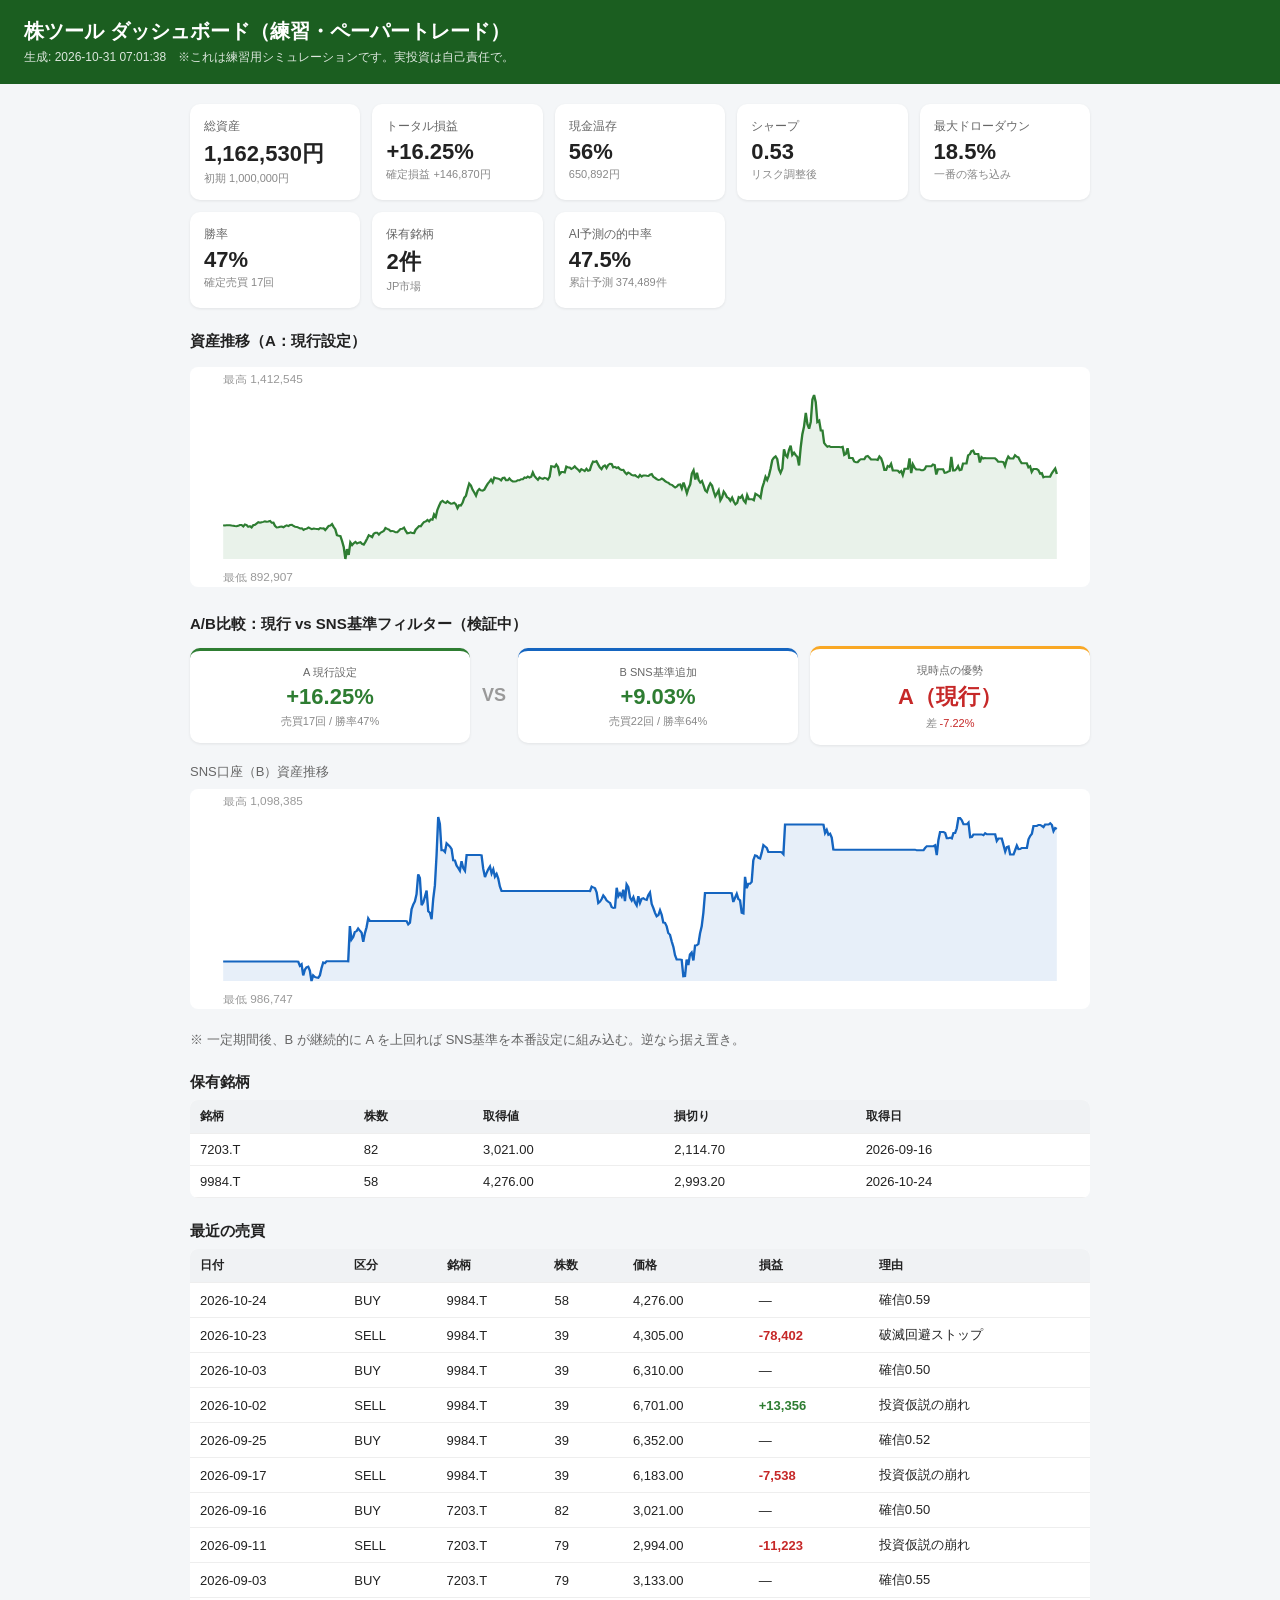
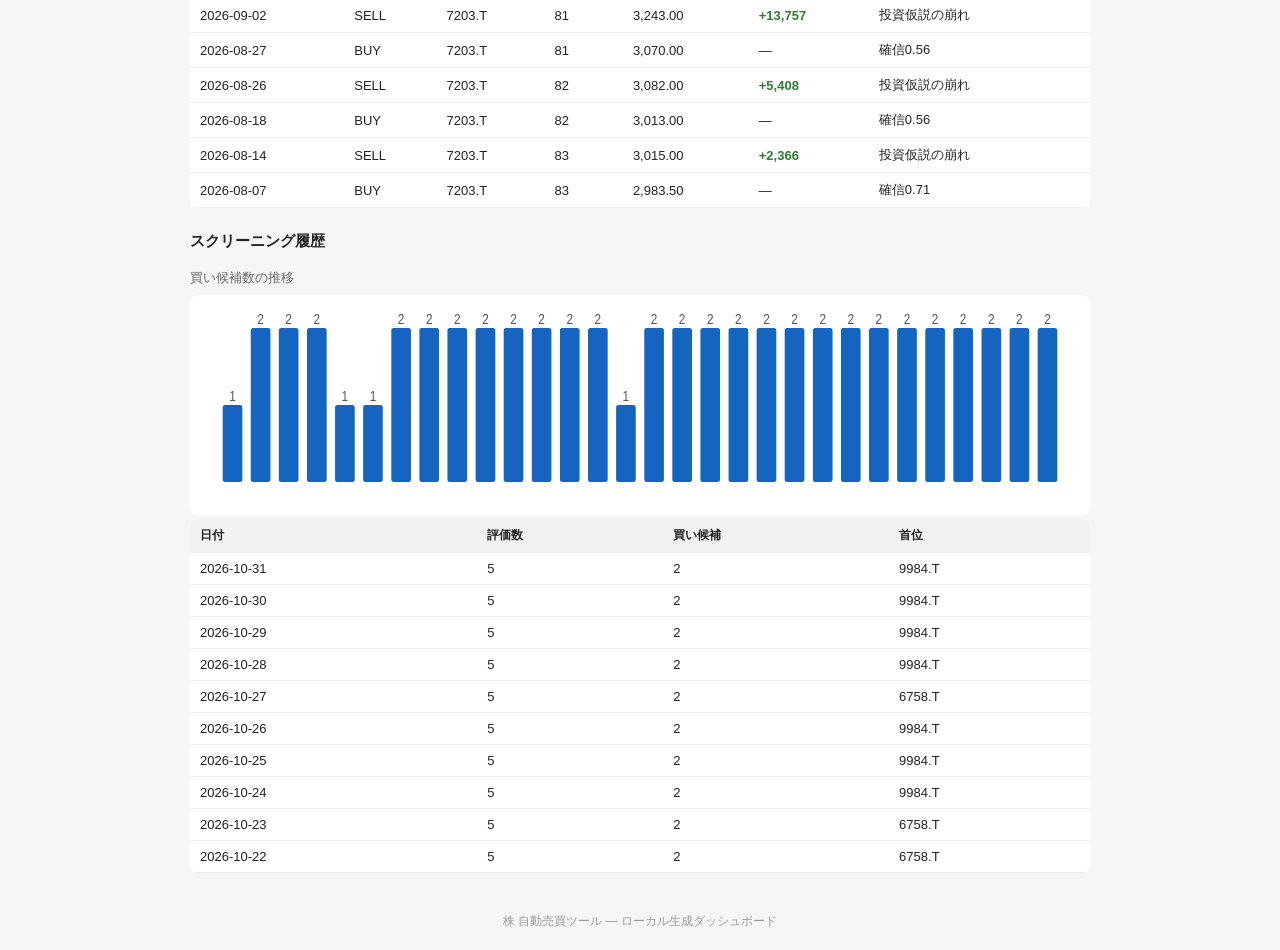
==== commit 019f534f: "update 2026-10-31" ====
--- a/yrekxlgf/index.html
+++ b/yrekxlgf/index.html
@@ -32,13 +32,13 @@
 </style></head>
 <body>
 <header><h1>株ツール ダッシュボード（練習・ペーパートレード）</h1>
-<div class="gen">生成: 2026-10-30 07:01:23　※これは練習用シミュレーションです。実投資は自己責任で。</div></header>
+<div class="gen">生成: 2026-10-31 07:01:38　※これは練習用シミュレーションです。実投資は自己責任で。</div></header>
 <main>
-  <div class="cards"><div class="card"><div class="t">総資産</div><div class="v">1,179,576円</div><div class="sub">初期 1,000,000円</div></div><div class="card"><div class="t">トータル損益</div><div class="v">+17.96%</div><div class="sub">確定損益 +146,870円</div></div><div class="card"><div class="t">現金温存</div><div class="v">55%</div><div class="sub">650,892円</div></div><div class="card"><div class="t">シャープ</div><div class="v">0.57</div><div class="sub">リスク調整後</div></div><div class="card"><div class="t">最大ドローダウン</div><div class="v">18.5%</div><div class="sub">一番の落ち込み</div></div><div class="card"><div class="t">勝率</div><div class="v">47%</div><div class="sub">確定売買 17回</div></div><div class="card"><div class="t">保有銘柄</div><div class="v">2件</div><div class="sub">JP市場</div></div><div class="card"><div class="t">AI予測の的中率</div><div class="v">47.5%</div><div class="sub">累計予測 372,039件</div></div></div>
+  <div class="cards"><div class="card"><div class="t">総資産</div><div class="v">1,162,530円</div><div class="sub">初期 1,000,000円</div></div><div class="card"><div class="t">トータル損益</div><div class="v">+16.25%</div><div class="sub">確定損益 +146,870円</div></div><div class="card"><div class="t">現金温存</div><div class="v">56%</div><div class="sub">650,892円</div></div><div class="card"><div class="t">シャープ</div><div class="v">0.53</div><div class="sub">リスク調整後</div></div><div class="card"><div class="t">最大ドローダウン</div><div class="v">18.5%</div><div class="sub">一番の落ち込み</div></div><div class="card"><div class="t">勝率</div><div class="v">47%</div><div class="sub">確定売買 17回</div></div><div class="card"><div class="t">保有銘柄</div><div class="v">2件</div><div class="sub">JP市場</div></div><div class="card"><div class="t">AI予測の的中率</div><div class="v">47.5%</div><div class="sub">累計予測 374,489件</div></div></div>
   <h2>資産推移（A：現行設定）</h2>
   <svg viewBox="0 0 760 220" class="chart" preserveAspectRatio="none">
-  <polygon points="28,192 28.0,158.2 29.4,158.5 30.8,158.3 32.2,158.3 33.7,158.2 35.1,158.5 36.5,158.7 37.9,159.0 39.3,159.2 40.7,158.8 42.2,158.1 43.6,158.1 45.0,159.4 46.4,157.5 47.8,158.1 49.2,159.8 50.7,159.2 52.1,160.4 53.5,158.2 54.9,157.8 56.3,156.5 57.7,155.2 59.2,155.7 60.6,155.2 62.0,154.9 63.4,154.4 64.8,154.7 66.2,154.5 67.7,153.9 69.1,155.8 70.5,155.6 71.9,159.0 73.3,160.5 74.7,160.2 76.2,159.8 77.6,159.5 79.0,160.2 80.4,159.1 81.8,158.4 83.2,159.1 84.7,157.9 86.1,157.7 87.5,158.9 88.9,159.8 90.3,159.9 91.7,160.7 93.2,161.4 94.6,161.2 96.0,163.0 97.4,162.0 98.8,161.6 100.2,160.4 101.7,161.4 103.1,162.1 104.5,161.6 105.9,161.8 107.3,161.9 108.7,162.3 110.2,161.1 111.6,161.4 113.0,161.3 114.4,163.0 115.8,161.1 117.2,158.9 118.7,158.6 120.1,157.1 121.5,160.0 122.9,162.3 124.3,168.3 125.7,168.7 127.2,169.1 128.6,174.1 130.0,180.0 131.4,192.0 132.8,182.1 134.2,188.0 135.7,175.4 137.1,178.1 138.5,176.2 139.9,174.9 141.3,176.5 142.7,175.7 144.2,175.2 145.6,176.9 147.0,177.6 148.4,174.7 149.8,171.6 151.2,168.2 152.7,169.1 154.1,170.1 155.5,166.7 156.9,165.8 158.3,165.7 159.7,167.5 161.2,165.7 162.6,164.8 164.0,163.9 165.4,161.0 166.8,161.8 168.2,162.6 169.6,164.1 171.1,163.9 172.5,164.4 173.9,165.3 175.3,165.2 176.7,163.6 178.1,161.9 179.6,161.8 181.0,160.7 182.4,163.8 183.8,166.3 185.2,166.1 186.6,165.3 188.1,166.1 189.5,166.2 190.9,162.6 192.3,160.8 193.7,159.1 195.1,159.3 196.6,157.0 198.0,155.0 199.4,154.4 200.8,153.0 202.2,154.4 203.6,152.4 205.1,152.8 206.5,147.5 207.9,150.0 209.3,142.9 210.7,138.6 212.1,135.1 213.6,133.8 215.0,135.3 216.4,136.0 217.8,134.3 219.2,135.7 220.6,136.7 222.1,136.5 223.5,135.8 224.9,137.2 226.3,141.2 227.7,138.2 229.1,138.5 230.6,135.7 232.0,130.8 233.4,128.9 234.8,122.2 236.2,116.6 237.6,118.5 239.1,122.7 240.5,125.4 241.9,128.6 243.3,124.0 244.7,122.0 246.1,123.4 247.6,123.6 249.0,122.7 250.4,119.8 251.8,116.8 253.2,114.8 254.6,112.5 256.1,115.3 257.5,110.5 258.9,111.3 260.3,111.5 261.7,112.0 263.1,113.4 264.6,110.9 266.0,110.7 267.4,113.2 268.8,113.3 270.2,111.4 271.6,113.3 273.1,114.4 274.5,114.4 275.9,114.2 277.3,113.2 278.7,113.2 280.1,112.2 281.6,112.3 283.0,110.5 284.4,110.9 285.8,109.6 287.2,110.5 288.6,109.8 290.1,105.5 291.5,109.1 292.9,111.1 294.3,112.8 295.7,110.4 297.1,111.3 298.6,111.9 300.0,110.9 301.4,111.3 302.8,112.7 304.2,109.8 305.6,99.2 307.1,99.4 308.5,100.1 309.9,97.5 311.3,99.9 312.7,107.2 314.1,105.1 315.5,105.1 317.0,105.5 318.4,99.5 319.8,100.4 321.2,100.5 322.6,101.9 324.0,101.0 325.5,99.3 326.9,101.3 328.3,102.6 329.7,104.4 331.1,102.2 332.5,103.0 334.0,104.1 335.4,101.8 336.8,103.8 338.2,103.2 339.6,98.1 341.0,94.5 342.5,94.9 343.9,94.2 345.3,97.5 346.7,100.5 348.1,102.2 349.5,99.4 351.0,98.4 352.4,101.0 353.8,98.0 355.2,96.7 356.6,96.9 358.0,100.4 359.5,99.8 360.9,101.0 362.3,100.3 363.7,102.2 365.1,102.9 366.5,102.8 368.0,105.4 369.4,107.2 370.8,105.5 372.2,106.4 373.6,107.9 375.0,108.5 376.5,108.2 377.9,109.5 379.3,110.3 380.7,107.9 382.1,109.6 383.5,108.5 385.0,108.4 386.4,108.8 387.8,108.9 389.2,107.7 390.6,107.0 392.0,109.9 393.5,110.9 394.9,112.1 396.3,113.0 397.7,112.7 399.1,111.5 400.5,112.6 402.0,114.2 403.4,115.1 404.8,115.9 406.2,117.4 407.6,117.8 409.0,119.2 410.5,120.5 411.9,119.5 413.3,117.6 414.7,117.4 416.1,121.5 417.5,115.4 419.0,120.6 420.4,126.2 421.8,121.1 423.2,117.4 424.6,106.4 426.0,103.3 427.5,112.6 428.9,105.7 430.3,112.9 431.7,115.6 433.1,114.0 434.5,118.5 436.0,123.6 437.4,125.1 438.8,119.7 440.2,116.4 441.6,118.4 443.0,124.3 444.5,129.3 445.9,126.5 447.3,123.3 448.7,133.4 450.1,130.4 451.5,124.6 452.9,127.0 454.4,130.3 455.8,131.3 457.2,133.8 458.6,130.7 460.0,134.7 461.4,137.4 462.9,136.1 464.3,130.0 465.7,130.8 467.1,128.6 468.5,133.6 469.9,135.8 471.4,128.2 472.8,132.2 474.2,132.2 475.6,132.2 477.0,133.3 478.4,126.7 479.9,127.9 481.3,128.9 482.7,130.8 484.1,121.0 485.5,115.8 486.9,109.9 488.4,113.0 489.8,108.5 491.2,101.5 492.6,93.1 494.0,90.7 495.4,89.4 496.9,92.1 498.3,102.2 499.7,105.8 501.1,101.6 502.5,82.2 503.9,88.2 505.4,90.1 506.8,82.9 508.2,78.6 509.6,88.0 511.0,85.6 512.4,88.1 513.9,89.9 515.3,98.5 516.7,80.4 518.1,67.2 519.5,59.6 520.9,45.9 522.4,57.3 523.8,61.8 525.2,54.9 526.6,32.5 528.0,28.0 529.4,35.2 530.9,55.0 532.3,53.6 533.7,63.4 535.1,63.4 536.5,76.0 537.9,78.1 539.4,79.7 540.8,79.1 542.2,80.1 543.6,80.1 545.0,80.1 546.4,80.1 547.9,80.1 549.3,80.1 550.7,80.2 552.1,79.8 553.5,87.9 554.9,86.9 556.4,81.2 557.8,91.0 559.2,91.1 560.6,91.1 562.0,94.6 563.4,95.2 564.9,95.2 566.3,93.3 567.7,92.3 569.1,92.3 570.5,92.3 571.9,89.6 573.4,88.9 574.8,90.6 576.2,92.4 577.6,92.4 579.0,92.5 580.4,92.5 581.9,93.0 583.3,89.5 584.7,91.2 586.1,96.1 587.5,103.0 588.9,103.0 590.4,99.0 591.8,99.8 593.2,96.8 594.6,103.4 596.0,103.4 597.4,103.4 598.8,103.6 600.3,105.4 601.7,104.0 603.1,108.1 604.5,101.8 605.9,101.8 607.3,101.8 608.8,91.4 610.2,106.1 611.6,97.3 613.0,100.5 614.4,102.4 615.8,102.4 617.3,102.4 618.7,103.2 620.1,103.2 621.5,102.3 622.9,99.2 624.3,99.3 625.8,99.3 627.2,99.3 628.6,97.4 630.0,97.9 631.4,107.5 632.8,102.3 634.3,102.2 635.7,102.2 637.1,102.2 638.5,105.8 639.9,105.6 641.3,104.6 642.8,104.0 644.2,89.8 645.6,103.5 647.0,103.5 648.4,102.0 649.8,99.1 651.3,103.2 652.7,102.7 654.1,96.4 655.5,96.4 656.9,96.4 658.3,88.3 659.8,87.3 661.2,84.1 662.6,83.6 664.0,86.9 665.4,86.9 666.8,86.9 668.3,95.5 669.7,90.1 671.1,91.5 672.5,91.0 673.9,91.3 675.3,91.3 676.8,91.3 678.2,91.3 679.6,91.3 681.0,91.3 682.4,92.7 683.8,94.7 685.3,94.7 686.7,94.7 688.1,95.0 689.5,98.9 690.9,93.1 692.3,89.6 693.8,91.4 695.2,91.4 696.6,91.4 698.0,88.2 699.4,89.7 700.8,90.3 702.3,93.6 703.7,96.3 705.1,96.3 706.5,96.3 707.9,96.3 709.3,100.4 710.8,99.2 712.2,104.9 713.6,102.1 715.0,102.1 716.4,102.1 717.8,103.1 719.3,106.7 720.7,106.1 722.1,110.3 723.5,109.7 724.9,109.8 726.3,109.8 727.8,109.7 729.2,106.2 730.6,103.7 732.0,101.5 732,192" fill="#2e7d32" opacity="0.10"/>
-  <polyline points="28.0,158.2 29.4,158.5 30.8,158.3 32.2,158.3 33.7,158.2 35.1,158.5 36.5,158.7 37.9,159.0 39.3,159.2 40.7,158.8 42.2,158.1 43.6,158.1 45.0,159.4 46.4,157.5 47.8,158.1 49.2,159.8 50.7,159.2 52.1,160.4 53.5,158.2 54.9,157.8 56.3,156.5 57.7,155.2 59.2,155.7 60.6,155.2 62.0,154.9 63.4,154.4 64.8,154.7 66.2,154.5 67.7,153.9 69.1,155.8 70.5,155.6 71.9,159.0 73.3,160.5 74.7,160.2 76.2,159.8 77.6,159.5 79.0,160.2 80.4,159.1 81.8,158.4 83.2,159.1 84.7,157.9 86.1,157.7 87.5,158.9 88.9,159.8 90.3,159.9 91.7,160.7 93.2,161.4 94.6,161.2 96.0,163.0 97.4,162.0 98.8,161.6 100.2,160.4 101.7,161.4 103.1,162.1 104.5,161.6 105.9,161.8 107.3,161.9 108.7,162.3 110.2,161.1 111.6,161.4 113.0,161.3 114.4,163.0 115.8,161.1 117.2,158.9 118.7,158.6 120.1,157.1 121.5,160.0 122.9,162.3 124.3,168.3 125.7,168.7 127.2,169.1 128.6,174.1 130.0,180.0 131.4,192.0 132.8,182.1 134.2,188.0 135.7,175.4 137.1,178.1 138.5,176.2 139.9,174.9 141.3,176.5 142.7,175.7 144.2,175.2 145.6,176.9 147.0,177.6 148.4,174.7 149.8,171.6 151.2,168.2 152.7,169.1 154.1,170.1 155.5,166.7 156.9,165.8 158.3,165.7 159.7,167.5 161.2,165.7 162.6,164.8 164.0,163.9 165.4,161.0 166.8,161.8 168.2,162.6 169.6,164.1 171.1,163.9 172.5,164.4 173.9,165.3 175.3,165.2 176.7,163.6 178.1,161.9 179.6,161.8 181.0,160.7 182.4,163.8 183.8,166.3 185.2,166.1 186.6,165.3 188.1,166.1 189.5,166.2 190.9,162.6 192.3,160.8 193.7,159.1 195.1,159.3 196.6,157.0 198.0,155.0 199.4,154.4 200.8,153.0 202.2,154.4 203.6,152.4 205.1,152.8 206.5,147.5 207.9,150.0 209.3,142.9 210.7,138.6 212.1,135.1 213.6,133.8 215.0,135.3 216.4,136.0 217.8,134.3 219.2,135.7 220.6,136.7 222.1,136.5 223.5,135.8 224.9,137.2 226.3,141.2 227.7,138.2 229.1,138.5 230.6,135.7 232.0,130.8 233.4,128.9 234.8,122.2 236.2,116.6 237.6,118.5 239.1,122.7 240.5,125.4 241.9,128.6 243.3,124.0 244.7,122.0 246.1,123.4 247.6,123.6 249.0,122.7 250.4,119.8 251.8,116.8 253.2,114.8 254.6,112.5 256.1,115.3 257.5,110.5 258.9,111.3 260.3,111.5 261.7,112.0 263.1,113.4 264.6,110.9 266.0,110.7 267.4,113.2 268.8,113.3 270.2,111.4 271.6,113.3 273.1,114.4 274.5,114.4 275.9,114.2 277.3,113.2 278.7,113.2 280.1,112.2 281.6,112.3 283.0,110.5 284.4,110.9 285.8,109.6 287.2,110.5 288.6,109.8 290.1,105.5 291.5,109.1 292.9,111.1 294.3,112.8 295.7,110.4 297.1,111.3 298.6,111.9 300.0,110.9 301.4,111.3 302.8,112.7 304.2,109.8 305.6,99.2 307.1,99.4 308.5,100.1 309.9,97.5 311.3,99.9 312.7,107.2 314.1,105.1 315.5,105.1 317.0,105.5 318.4,99.5 319.8,100.4 321.2,100.5 322.6,101.9 324.0,101.0 325.5,99.3 326.9,101.3 328.3,102.6 329.7,104.4 331.1,102.2 332.5,103.0 334.0,104.1 335.4,101.8 336.8,103.8 338.2,103.2 339.6,98.1 341.0,94.5 342.5,94.9 343.9,94.2 345.3,97.5 346.7,100.5 348.1,102.2 349.5,99.4 351.0,98.4 352.4,101.0 353.8,98.0 355.2,96.7 356.6,96.9 358.0,100.4 359.5,99.8 360.9,101.0 362.3,100.3 363.7,102.2 365.1,102.9 366.5,102.8 368.0,105.4 369.4,107.2 370.8,105.5 372.2,106.4 373.6,107.9 375.0,108.5 376.5,108.2 377.9,109.5 379.3,110.3 380.7,107.9 382.1,109.6 383.5,108.5 385.0,108.4 386.4,108.8 387.8,108.9 389.2,107.7 390.6,107.0 392.0,109.9 393.5,110.9 394.9,112.1 396.3,113.0 397.7,112.7 399.1,111.5 400.5,112.6 402.0,114.2 403.4,115.1 404.8,115.9 406.2,117.4 407.6,117.8 409.0,119.2 410.5,120.5 411.9,119.5 413.3,117.6 414.7,117.4 416.1,121.5 417.5,115.4 419.0,120.6 420.4,126.2 421.8,121.1 423.2,117.4 424.6,106.4 426.0,103.3 427.5,112.6 428.9,105.7 430.3,112.9 431.7,115.6 433.1,114.0 434.5,118.5 436.0,123.6 437.4,125.1 438.8,119.7 440.2,116.4 441.6,118.4 443.0,124.3 444.5,129.3 445.9,126.5 447.3,123.3 448.7,133.4 450.1,130.4 451.5,124.6 452.9,127.0 454.4,130.3 455.8,131.3 457.2,133.8 458.6,130.7 460.0,134.7 461.4,137.4 462.9,136.1 464.3,130.0 465.7,130.8 467.1,128.6 468.5,133.6 469.9,135.8 471.4,128.2 472.8,132.2 474.2,132.2 475.6,132.2 477.0,133.3 478.4,126.7 479.9,127.9 481.3,128.9 482.7,130.8 484.1,121.0 485.5,115.8 486.9,109.9 488.4,113.0 489.8,108.5 491.2,101.5 492.6,93.1 494.0,90.7 495.4,89.4 496.9,92.1 498.3,102.2 499.7,105.8 501.1,101.6 502.5,82.2 503.9,88.2 505.4,90.1 506.8,82.9 508.2,78.6 509.6,88.0 511.0,85.6 512.4,88.1 513.9,89.9 515.3,98.5 516.7,80.4 518.1,67.2 519.5,59.6 520.9,45.9 522.4,57.3 523.8,61.8 525.2,54.9 526.6,32.5 528.0,28.0 529.4,35.2 530.9,55.0 532.3,53.6 533.7,63.4 535.1,63.4 536.5,76.0 537.9,78.1 539.4,79.7 540.8,79.1 542.2,80.1 543.6,80.1 545.0,80.1 546.4,80.1 547.9,80.1 549.3,80.1 550.7,80.2 552.1,79.8 553.5,87.9 554.9,86.9 556.4,81.2 557.8,91.0 559.2,91.1 560.6,91.1 562.0,94.6 563.4,95.2 564.9,95.2 566.3,93.3 567.7,92.3 569.1,92.3 570.5,92.3 571.9,89.6 573.4,88.9 574.8,90.6 576.2,92.4 577.6,92.4 579.0,92.5 580.4,92.5 581.9,93.0 583.3,89.5 584.7,91.2 586.1,96.1 587.5,103.0 588.9,103.0 590.4,99.0 591.8,99.8 593.2,96.8 594.6,103.4 596.0,103.4 597.4,103.4 598.8,103.6 600.3,105.4 601.7,104.0 603.1,108.1 604.5,101.8 605.9,101.8 607.3,101.8 608.8,91.4 610.2,106.1 611.6,97.3 613.0,100.5 614.4,102.4 615.8,102.4 617.3,102.4 618.7,103.2 620.1,103.2 621.5,102.3 622.9,99.2 624.3,99.3 625.8,99.3 627.2,99.3 628.6,97.4 630.0,97.9 631.4,107.5 632.8,102.3 634.3,102.2 635.7,102.2 637.1,102.2 638.5,105.8 639.9,105.6 641.3,104.6 642.8,104.0 644.2,89.8 645.6,103.5 647.0,103.5 648.4,102.0 649.8,99.1 651.3,103.2 652.7,102.7 654.1,96.4 655.5,96.4 656.9,96.4 658.3,88.3 659.8,87.3 661.2,84.1 662.6,83.6 664.0,86.9 665.4,86.9 666.8,86.9 668.3,95.5 669.7,90.1 671.1,91.5 672.5,91.0 673.9,91.3 675.3,91.3 676.8,91.3 678.2,91.3 679.6,91.3 681.0,91.3 682.4,92.7 683.8,94.7 685.3,94.7 686.7,94.7 688.1,95.0 689.5,98.9 690.9,93.1 692.3,89.6 693.8,91.4 695.2,91.4 696.6,91.4 698.0,88.2 699.4,89.7 700.8,90.3 702.3,93.6 703.7,96.3 705.1,96.3 706.5,96.3 707.9,96.3 709.3,100.4 710.8,99.2 712.2,104.9 713.6,102.1 715.0,102.1 716.4,102.1 717.8,103.1 719.3,106.7 720.7,106.1 722.1,110.3 723.5,109.7 724.9,109.8 726.3,109.8 727.8,109.7 729.2,106.2 730.6,103.7 732.0,101.5" fill="none" stroke="#2e7d32" stroke-width="2"/>
+  <polygon points="28,192 28.0,158.2 29.4,158.5 30.8,158.3 32.2,158.3 33.7,158.2 35.1,158.5 36.5,158.7 37.9,159.0 39.3,159.2 40.7,158.8 42.1,158.1 43.6,158.1 45.0,159.4 46.4,157.5 47.8,158.1 49.2,159.8 50.6,159.2 52.0,160.4 53.4,158.2 54.9,157.8 56.3,156.5 57.7,155.2 59.1,155.7 60.5,155.2 61.9,154.9 63.3,154.4 64.8,154.7 66.2,154.5 67.6,153.9 69.0,155.8 70.4,155.6 71.8,159.0 73.2,160.5 74.7,160.2 76.1,159.8 77.5,159.5 78.9,160.2 80.3,159.1 81.7,158.4 83.1,159.1 84.5,157.9 86.0,157.7 87.4,158.9 88.8,159.8 90.2,159.9 91.6,160.7 93.0,161.4 94.4,161.2 95.9,163.0 97.3,162.0 98.7,161.6 100.1,160.4 101.5,161.4 102.9,162.1 104.3,161.6 105.8,161.8 107.2,161.9 108.6,162.3 110.0,161.1 111.4,161.4 112.8,161.3 114.2,163.0 115.6,161.1 117.1,158.9 118.5,158.6 119.9,157.1 121.3,160.0 122.7,162.3 124.1,168.3 125.5,168.7 127.0,169.1 128.4,174.1 129.8,180.0 131.2,192.0 132.6,182.1 134.0,188.0 135.4,175.4 136.9,178.1 138.3,176.2 139.7,174.9 141.1,176.5 142.5,175.7 143.9,175.2 145.3,176.9 146.7,177.6 148.2,174.7 149.6,171.6 151.0,168.2 152.4,169.1 153.8,170.1 155.2,166.7 156.6,165.8 158.1,165.7 159.5,167.5 160.9,165.7 162.3,164.8 163.7,163.9 165.1,161.0 166.5,161.8 168.0,162.6 169.4,164.1 170.8,163.9 172.2,164.4 173.6,165.3 175.0,165.2 176.4,163.6 177.8,161.9 179.3,161.8 180.7,160.7 182.1,163.8 183.5,166.3 184.9,166.1 186.3,165.3 187.7,166.1 189.2,166.2 190.6,162.6 192.0,160.8 193.4,159.1 194.8,159.3 196.2,157.0 197.6,155.0 199.1,154.4 200.5,153.0 201.9,154.4 203.3,152.4 204.7,152.8 206.1,147.5 207.5,150.0 208.9,142.9 210.4,138.6 211.8,135.1 213.2,133.8 214.6,135.3 216.0,136.0 217.4,134.3 218.8,135.7 220.3,136.7 221.7,136.5 223.1,135.8 224.5,137.2 225.9,141.2 227.3,138.2 228.7,138.5 230.2,135.7 231.6,130.8 233.0,128.9 234.4,122.2 235.8,116.6 237.2,118.5 238.6,122.7 240.0,125.4 241.5,128.6 242.9,124.0 244.3,122.0 245.7,123.4 247.1,123.6 248.5,122.7 249.9,119.8 251.4,116.8 252.8,114.8 254.2,112.5 255.6,115.3 257.0,110.5 258.4,111.3 259.8,111.5 261.3,112.0 262.7,113.4 264.1,110.9 265.5,110.7 266.9,113.2 268.3,113.3 269.7,111.4 271.1,113.3 272.6,114.4 274.0,114.4 275.4,114.2 276.8,113.2 278.2,113.2 279.6,112.2 281.0,112.3 282.5,110.5 283.9,110.9 285.3,109.6 286.7,110.5 288.1,109.8 289.5,105.5 290.9,109.1 292.4,111.1 293.8,112.8 295.2,110.4 296.6,111.3 298.0,111.9 299.4,110.9 300.8,111.3 302.2,112.7 303.7,109.8 305.1,99.2 306.5,99.4 307.9,100.1 309.3,97.5 310.7,99.9 312.1,107.2 313.6,105.1 315.0,105.1 316.4,105.5 317.8,99.5 319.2,100.4 320.6,100.5 322.0,101.9 323.5,101.0 324.9,99.3 326.3,101.3 327.7,102.6 329.1,104.4 330.5,102.2 331.9,103.0 333.3,104.1 334.8,101.8 336.2,103.8 337.6,103.2 339.0,98.1 340.4,94.5 341.8,94.9 343.2,94.2 344.7,97.5 346.1,100.5 347.5,102.2 348.9,99.4 350.3,98.4 351.7,101.0 353.1,98.0 354.6,96.7 356.0,96.9 357.4,100.4 358.8,99.8 360.2,101.0 361.6,100.3 363.0,102.2 364.4,102.9 365.9,102.8 367.3,105.4 368.7,107.2 370.1,105.5 371.5,106.4 372.9,107.9 374.3,108.5 375.8,108.2 377.2,109.5 378.6,110.3 380.0,107.9 381.4,109.6 382.8,108.5 384.2,108.4 385.7,108.8 387.1,108.9 388.5,107.7 389.9,107.0 391.3,109.9 392.7,110.9 394.1,112.1 395.6,113.0 397.0,112.7 398.4,111.5 399.8,112.6 401.2,114.2 402.6,115.1 404.0,115.9 405.4,117.4 406.9,117.8 408.3,119.2 409.7,120.5 411.1,119.5 412.5,117.6 413.9,117.4 415.3,121.5 416.8,115.4 418.2,120.6 419.6,126.2 421.0,121.1 422.4,117.4 423.8,106.4 425.2,103.3 426.7,112.6 428.1,105.7 429.5,112.9 430.9,115.6 432.3,114.0 433.7,118.5 435.1,123.6 436.5,125.1 438.0,119.7 439.4,116.4 440.8,118.4 442.2,124.3 443.6,129.3 445.0,126.5 446.4,123.3 447.9,133.4 449.3,130.4 450.7,124.6 452.1,127.0 453.5,130.3 454.9,131.3 456.3,133.8 457.8,130.7 459.2,134.7 460.6,137.4 462.0,136.1 463.4,130.0 464.8,130.8 466.2,128.6 467.6,133.6 469.1,135.8 470.5,128.2 471.9,132.2 473.3,132.2 474.7,132.2 476.1,133.3 477.5,126.7 479.0,127.9 480.4,128.9 481.8,130.8 483.2,121.0 484.6,115.8 486.0,109.9 487.4,113.0 488.9,108.5 490.3,101.5 491.7,93.1 493.1,90.7 494.5,89.4 495.9,92.1 497.3,102.2 498.7,105.8 500.2,101.6 501.6,82.2 503.0,88.2 504.4,90.1 505.8,82.9 507.2,78.6 508.6,88.0 510.1,85.6 511.5,88.1 512.9,89.9 514.3,98.5 515.7,80.4 517.1,67.2 518.5,59.6 520.0,45.9 521.4,57.3 522.8,61.8 524.2,54.9 525.6,32.5 527.0,28.0 528.4,35.2 529.8,55.0 531.3,53.6 532.7,63.4 534.1,63.4 535.5,76.0 536.9,78.1 538.3,79.7 539.7,79.1 541.2,80.1 542.6,80.1 544.0,80.1 545.4,80.1 546.8,80.1 548.2,80.1 549.6,80.2 551.1,79.8 552.5,87.9 553.9,86.9 555.3,81.2 556.7,91.0 558.1,91.1 559.5,91.1 560.9,94.6 562.4,95.2 563.8,95.2 565.2,93.3 566.6,92.3 568.0,92.3 569.4,92.3 570.8,89.6 572.3,88.9 573.7,90.6 575.1,92.4 576.5,92.4 577.9,92.5 579.3,92.5 580.7,93.0 582.2,89.5 583.6,91.2 585.0,96.1 586.4,103.0 587.8,103.0 589.2,99.0 590.6,99.8 592.0,96.8 593.5,103.4 594.9,103.4 596.3,103.4 597.7,103.6 599.1,105.4 600.5,104.0 601.9,108.1 603.4,101.8 604.8,101.8 606.2,101.8 607.6,91.4 609.0,106.1 610.4,97.3 611.8,100.5 613.3,102.4 614.7,102.4 616.1,102.4 617.5,103.2 618.9,103.2 620.3,102.3 621.7,99.2 623.1,99.3 624.6,99.3 626.0,99.3 627.4,97.4 628.8,97.9 630.2,107.5 631.6,102.3 633.0,102.2 634.5,102.2 635.9,102.2 637.3,105.8 638.7,105.6 640.1,104.6 641.5,104.0 642.9,89.8 644.4,103.5 645.8,103.5 647.2,102.0 648.6,99.1 650.0,103.2 651.4,102.7 652.8,96.4 654.2,96.4 655.7,96.4 657.1,88.3 658.5,87.3 659.9,84.1 661.3,83.6 662.7,86.9 664.1,86.9 665.6,86.9 667.0,95.5 668.4,90.1 669.8,91.5 671.2,91.0 672.6,91.3 674.0,91.3 675.5,91.3 676.9,91.3 678.3,91.3 679.7,91.3 681.1,92.7 682.5,94.7 683.9,94.7 685.3,94.7 686.8,95.0 688.2,98.9 689.6,93.1 691.0,89.6 692.4,91.4 693.8,91.4 695.2,91.4 696.7,88.2 698.1,89.7 699.5,90.3 700.9,93.6 702.3,96.3 703.7,96.3 705.1,96.3 706.6,96.3 708.0,100.4 709.4,99.2 710.8,104.9 712.2,102.1 713.6,102.1 715.0,102.1 716.4,103.1 717.9,106.7 719.3,106.1 720.7,110.3 722.1,109.7 723.5,109.8 724.9,109.8 726.3,109.7 727.8,106.2 729.2,103.7 730.6,101.5 732.0,106.9 732,192" fill="#2e7d32" opacity="0.10"/>
+  <polyline points="28.0,158.2 29.4,158.5 30.8,158.3 32.2,158.3 33.7,158.2 35.1,158.5 36.5,158.7 37.9,159.0 39.3,159.2 40.7,158.8 42.1,158.1 43.6,158.1 45.0,159.4 46.4,157.5 47.8,158.1 49.2,159.8 50.6,159.2 52.0,160.4 53.4,158.2 54.9,157.8 56.3,156.5 57.7,155.2 59.1,155.7 60.5,155.2 61.9,154.9 63.3,154.4 64.8,154.7 66.2,154.5 67.6,153.9 69.0,155.8 70.4,155.6 71.8,159.0 73.2,160.5 74.7,160.2 76.1,159.8 77.5,159.5 78.9,160.2 80.3,159.1 81.7,158.4 83.1,159.1 84.5,157.9 86.0,157.7 87.4,158.9 88.8,159.8 90.2,159.9 91.6,160.7 93.0,161.4 94.4,161.2 95.9,163.0 97.3,162.0 98.7,161.6 100.1,160.4 101.5,161.4 102.9,162.1 104.3,161.6 105.8,161.8 107.2,161.9 108.6,162.3 110.0,161.1 111.4,161.4 112.8,161.3 114.2,163.0 115.6,161.1 117.1,158.9 118.5,158.6 119.9,157.1 121.3,160.0 122.7,162.3 124.1,168.3 125.5,168.7 127.0,169.1 128.4,174.1 129.8,180.0 131.2,192.0 132.6,182.1 134.0,188.0 135.4,175.4 136.9,178.1 138.3,176.2 139.7,174.9 141.1,176.5 142.5,175.7 143.9,175.2 145.3,176.9 146.7,177.6 148.2,174.7 149.6,171.6 151.0,168.2 152.4,169.1 153.8,170.1 155.2,166.7 156.6,165.8 158.1,165.7 159.5,167.5 160.9,165.7 162.3,164.8 163.7,163.9 165.1,161.0 166.5,161.8 168.0,162.6 169.4,164.1 170.8,163.9 172.2,164.4 173.6,165.3 175.0,165.2 176.4,163.6 177.8,161.9 179.3,161.8 180.7,160.7 182.1,163.8 183.5,166.3 184.9,166.1 186.3,165.3 187.7,166.1 189.2,166.2 190.6,162.6 192.0,160.8 193.4,159.1 194.8,159.3 196.2,157.0 197.6,155.0 199.1,154.4 200.5,153.0 201.9,154.4 203.3,152.4 204.7,152.8 206.1,147.5 207.5,150.0 208.9,142.9 210.4,138.6 211.8,135.1 213.2,133.8 214.6,135.3 216.0,136.0 217.4,134.3 218.8,135.7 220.3,136.7 221.7,136.5 223.1,135.8 224.5,137.2 225.9,141.2 227.3,138.2 228.7,138.5 230.2,135.7 231.6,130.8 233.0,128.9 234.4,122.2 235.8,116.6 237.2,118.5 238.6,122.7 240.0,125.4 241.5,128.6 242.9,124.0 244.3,122.0 245.7,123.4 247.1,123.6 248.5,122.7 249.9,119.8 251.4,116.8 252.8,114.8 254.2,112.5 255.6,115.3 257.0,110.5 258.4,111.3 259.8,111.5 261.3,112.0 262.7,113.4 264.1,110.9 265.5,110.7 266.9,113.2 268.3,113.3 269.7,111.4 271.1,113.3 272.6,114.4 274.0,114.4 275.4,114.2 276.8,113.2 278.2,113.2 279.6,112.2 281.0,112.3 282.5,110.5 283.9,110.9 285.3,109.6 286.7,110.5 288.1,109.8 289.5,105.5 290.9,109.1 292.4,111.1 293.8,112.8 295.2,110.4 296.6,111.3 298.0,111.9 299.4,110.9 300.8,111.3 302.2,112.7 303.7,109.8 305.1,99.2 306.5,99.4 307.9,100.1 309.3,97.5 310.7,99.9 312.1,107.2 313.6,105.1 315.0,105.1 316.4,105.5 317.8,99.5 319.2,100.4 320.6,100.5 322.0,101.9 323.5,101.0 324.9,99.3 326.3,101.3 327.7,102.6 329.1,104.4 330.5,102.2 331.9,103.0 333.3,104.1 334.8,101.8 336.2,103.8 337.6,103.2 339.0,98.1 340.4,94.5 341.8,94.9 343.2,94.2 344.7,97.5 346.1,100.5 347.5,102.2 348.9,99.4 350.3,98.4 351.7,101.0 353.1,98.0 354.6,96.7 356.0,96.9 357.4,100.4 358.8,99.8 360.2,101.0 361.6,100.3 363.0,102.2 364.4,102.9 365.9,102.8 367.3,105.4 368.7,107.2 370.1,105.5 371.5,106.4 372.9,107.9 374.3,108.5 375.8,108.2 377.2,109.5 378.6,110.3 380.0,107.9 381.4,109.6 382.8,108.5 384.2,108.4 385.7,108.8 387.1,108.9 388.5,107.7 389.9,107.0 391.3,109.9 392.7,110.9 394.1,112.1 395.6,113.0 397.0,112.7 398.4,111.5 399.8,112.6 401.2,114.2 402.6,115.1 404.0,115.9 405.4,117.4 406.9,117.8 408.3,119.2 409.7,120.5 411.1,119.5 412.5,117.6 413.9,117.4 415.3,121.5 416.8,115.4 418.2,120.6 419.6,126.2 421.0,121.1 422.4,117.4 423.8,106.4 425.2,103.3 426.7,112.6 428.1,105.7 429.5,112.9 430.9,115.6 432.3,114.0 433.7,118.5 435.1,123.6 436.5,125.1 438.0,119.7 439.4,116.4 440.8,118.4 442.2,124.3 443.6,129.3 445.0,126.5 446.4,123.3 447.9,133.4 449.3,130.4 450.7,124.6 452.1,127.0 453.5,130.3 454.9,131.3 456.3,133.8 457.8,130.7 459.2,134.7 460.6,137.4 462.0,136.1 463.4,130.0 464.8,130.8 466.2,128.6 467.6,133.6 469.1,135.8 470.5,128.2 471.9,132.2 473.3,132.2 474.7,132.2 476.1,133.3 477.5,126.7 479.0,127.9 480.4,128.9 481.8,130.8 483.2,121.0 484.6,115.8 486.0,109.9 487.4,113.0 488.9,108.5 490.3,101.5 491.7,93.1 493.1,90.7 494.5,89.4 495.9,92.1 497.3,102.2 498.7,105.8 500.2,101.6 501.6,82.2 503.0,88.2 504.4,90.1 505.8,82.9 507.2,78.6 508.6,88.0 510.1,85.6 511.5,88.1 512.9,89.9 514.3,98.5 515.7,80.4 517.1,67.2 518.5,59.6 520.0,45.9 521.4,57.3 522.8,61.8 524.2,54.9 525.6,32.5 527.0,28.0 528.4,35.2 529.8,55.0 531.3,53.6 532.7,63.4 534.1,63.4 535.5,76.0 536.9,78.1 538.3,79.7 539.7,79.1 541.2,80.1 542.6,80.1 544.0,80.1 545.4,80.1 546.8,80.1 548.2,80.1 549.6,80.2 551.1,79.8 552.5,87.9 553.9,86.9 555.3,81.2 556.7,91.0 558.1,91.1 559.5,91.1 560.9,94.6 562.4,95.2 563.8,95.2 565.2,93.3 566.6,92.3 568.0,92.3 569.4,92.3 570.8,89.6 572.3,88.9 573.7,90.6 575.1,92.4 576.5,92.4 577.9,92.5 579.3,92.5 580.7,93.0 582.2,89.5 583.6,91.2 585.0,96.1 586.4,103.0 587.8,103.0 589.2,99.0 590.6,99.8 592.0,96.8 593.5,103.4 594.9,103.4 596.3,103.4 597.7,103.6 599.1,105.4 600.5,104.0 601.9,108.1 603.4,101.8 604.8,101.8 606.2,101.8 607.6,91.4 609.0,106.1 610.4,97.3 611.8,100.5 613.3,102.4 614.7,102.4 616.1,102.4 617.5,103.2 618.9,103.2 620.3,102.3 621.7,99.2 623.1,99.3 624.6,99.3 626.0,99.3 627.4,97.4 628.8,97.9 630.2,107.5 631.6,102.3 633.0,102.2 634.5,102.2 635.9,102.2 637.3,105.8 638.7,105.6 640.1,104.6 641.5,104.0 642.9,89.8 644.4,103.5 645.8,103.5 647.2,102.0 648.6,99.1 650.0,103.2 651.4,102.7 652.8,96.4 654.2,96.4 655.7,96.4 657.1,88.3 658.5,87.3 659.9,84.1 661.3,83.6 662.7,86.9 664.1,86.9 665.6,86.9 667.0,95.5 668.4,90.1 669.8,91.5 671.2,91.0 672.6,91.3 674.0,91.3 675.5,91.3 676.9,91.3 678.3,91.3 679.7,91.3 681.1,92.7 682.5,94.7 683.9,94.7 685.3,94.7 686.8,95.0 688.2,98.9 689.6,93.1 691.0,89.6 692.4,91.4 693.8,91.4 695.2,91.4 696.7,88.2 698.1,89.7 699.5,90.3 700.9,93.6 702.3,96.3 703.7,96.3 705.1,96.3 706.6,96.3 708.0,100.4 709.4,99.2 710.8,104.9 712.2,102.1 713.6,102.1 715.0,102.1 716.4,103.1 717.9,106.7 719.3,106.1 720.7,110.3 722.1,109.7 723.5,109.8 724.9,109.8 726.3,109.7 727.8,106.2 729.2,103.7 730.6,101.5 732.0,106.9" fill="none" stroke="#2e7d32" stroke-width="2"/>
   <text x="28" y="16" class="axis">最高 1,412,545</text>
   <text x="28" y="214" class="axis">最低 892,907</text>
 </svg>
@@ -47,24 +47,24 @@
 <div class="ab-banner">
   <div class="ab-box ab-a">
     <div class="ab-lbl">A 現行設定</div>
-    <div class="ab-ret pos">+17.96%</div>
+    <div class="ab-ret pos">+16.25%</div>
     <div class="ab-sub">売買17回 / 勝率47%</div>
   </div>
   <div class="ab-vs">VS</div>
   <div class="ab-box ab-b">
     <div class="ab-lbl">B SNS基準追加</div>
-    <div class="ab-ret pos">+9.09%</div>
+    <div class="ab-ret pos">+9.03%</div>
     <div class="ab-sub">売買22回 / 勝率64%</div>
   </div>
   <div class="ab-box ab-winner">
     <div class="ab-lbl">現時点の優勢</div>
     <div class="ab-ret" style="color:#c62828">A（現行）</div>
-    <div class="ab-sub">差 <span style="color:#c62828">-8.87%</span></div>
+    <div class="ab-sub">差 <span style="color:#c62828">-7.22%</span></div>
   </div>
 </div>
 <div class="muted">SNS口座（B）資産推移</div><svg viewBox="0 0 760 220" class="chart" preserveAspectRatio="none">
-  <polygon points="28,192 28.0,172.5 29.4,172.5 30.8,172.5 32.2,172.5 33.6,172.5 35.1,172.5 36.5,172.5 37.9,172.5 39.3,172.5 40.7,172.5 42.1,172.5 43.5,172.5 44.9,172.5 46.3,172.5 47.8,172.5 49.2,172.5 50.6,172.5 52.0,172.5 53.4,172.5 54.8,172.5 56.2,172.5 57.6,172.5 59.0,172.5 60.4,172.5 61.9,172.5 63.3,172.5 64.7,172.5 66.1,172.5 67.5,172.5 68.9,172.5 70.3,172.5 71.7,172.5 73.1,172.5 74.6,172.5 76.0,172.5 77.4,172.5 78.8,172.5 80.2,172.5 81.6,172.5 83.0,172.5 84.4,172.5 85.8,172.5 87.3,172.5 88.7,172.5 90.1,172.5 91.5,172.7 92.9,176.8 94.3,175.3 95.7,186.4 97.1,180.7 98.5,178.2 100.0,177.6 101.4,181.6 102.8,192.0 104.2,186.4 105.6,188.0 107.0,188.6 108.4,188.8 109.8,186.3 111.2,178.9 112.6,173.4 114.1,174.2 115.5,172.3 116.9,172.3 118.3,172.3 119.7,172.3 121.1,172.3 122.5,172.3 123.9,172.3 125.3,172.3 126.8,172.3 128.2,172.3 129.6,172.3 131.0,172.3 132.4,172.3 133.8,172.4 135.2,137.1 136.6,150.5 138.0,148.1 139.5,142.9 140.9,142.3 142.3,139.5 143.7,141.7 145.1,143.6 146.5,152.8 147.9,144.2 149.3,138.2 150.7,129.3 152.2,131.9 153.6,131.9 155.0,131.9 156.4,131.9 157.8,131.9 159.2,131.9 160.6,131.9 162.0,131.9 163.4,131.9 164.8,131.9 166.3,131.9 167.7,131.9 169.1,131.9 170.5,131.9 171.9,131.9 173.3,131.9 174.7,131.9 176.1,131.9 177.5,131.9 179.0,131.9 180.4,131.9 181.8,131.9 183.2,132.1 184.6,135.4 186.0,133.8 187.4,120.3 188.8,115.6 190.2,112.5 191.7,105.2 193.1,85.3 194.5,89.0 195.9,116.3 197.3,113.4 198.7,107.4 200.1,101.6 201.5,122.3 202.9,123.8 204.4,130.2 205.8,109.8 207.2,96.4 208.6,66.3 210.0,28.0 211.4,35.0 212.8,61.2 214.2,61.2 215.6,63.0 217.1,54.2 218.5,55.8 219.9,57.5 221.3,60.1 222.7,71.4 224.1,71.5 225.5,76.6 226.9,79.0 228.3,81.7 229.7,72.1 231.2,79.1 232.6,81.8 234.0,66.1 235.4,66.1 236.8,66.1 238.2,66.1 239.6,66.1 241.0,66.1 242.4,66.1 243.9,66.1 245.3,66.1 246.7,66.3 248.1,79.7 249.5,88.1 250.9,83.8 252.3,80.2 253.7,77.5 255.1,84.4 256.6,80.4 258.0,87.7 259.4,84.9 260.8,89.6 262.2,97.6 263.6,102.0 265.0,102.0 266.4,102.0 267.8,102.0 269.3,102.0 270.7,102.0 272.1,102.0 273.5,102.0 274.9,102.0 276.3,102.0 277.7,102.0 279.1,102.0 280.5,102.0 281.9,102.0 283.4,102.0 284.8,102.0 286.2,102.0 287.6,102.0 289.0,102.0 290.4,102.0 291.8,102.0 293.2,102.0 294.6,102.0 296.1,102.0 297.5,102.0 298.9,102.0 300.3,102.0 301.7,102.0 303.1,102.0 304.5,102.0 305.9,102.0 307.3,102.0 308.8,102.0 310.2,102.0 311.6,102.0 313.0,102.0 314.4,102.0 315.8,102.0 317.2,102.0 318.6,102.0 320.0,102.0 321.5,102.0 322.9,102.0 324.3,102.0 325.7,102.0 327.1,102.0 328.5,102.0 329.9,102.0 331.3,102.0 332.7,102.0 334.1,102.0 335.6,102.0 337.0,102.0 338.4,102.1 339.8,97.5 341.2,98.5 342.6,99.2 344.0,103.5 345.4,114.1 346.8,112.7 348.3,110.2 349.7,106.5 351.1,108.6 352.5,111.5 353.9,112.8 355.3,113.9 356.7,118.0 358.1,119.0 359.5,118.7 361.0,98.7 362.4,107.3 363.8,104.4 365.2,107.4 366.6,100.6 368.0,112.2 369.4,95.4 370.8,98.1 372.2,108.7 373.7,111.5 375.1,108.2 376.5,113.6 377.9,116.5 379.3,107.1 380.7,113.9 382.1,109.7 383.5,109.2 384.9,110.5 386.3,111.0 387.8,106.2 389.2,103.5 390.6,115.1 392.0,119.1 393.4,123.8 394.8,127.3 396.2,126.2 397.6,121.3 399.0,125.8 400.5,133.6 401.9,133.8 403.3,137.2 404.7,144.1 406.1,145.7 407.5,152.4 408.9,157.9 410.3,166.3 411.7,170.6 413.2,170.6 414.6,170.6 416.0,170.8 417.4,187.4 418.8,187.1 420.2,170.6 421.6,176.0 423.0,165.4 424.4,163.5 425.9,171.5 427.3,156.4 428.7,156.3 430.1,155.0 431.5,144.4 432.9,137.3 434.3,123.8 435.7,104.1 437.1,104.1 438.5,104.1 440.0,104.1 441.4,104.1 442.8,104.1 444.2,104.1 445.6,104.1 447.0,104.1 448.4,104.1 449.8,104.1 451.2,104.1 452.7,104.1 454.1,104.1 455.5,104.1 456.9,104.1 458.3,104.2 459.7,113.0 461.1,108.6 462.5,104.8 463.9,110.1 465.4,111.3 466.8,123.8 468.2,124.4 469.6,87.8 471.0,99.2 472.4,94.7 473.8,94.8 475.2,92.9 476.6,71.2 478.1,66.3 479.5,66.9 480.9,68.9 482.3,69.5 483.7,63.6 485.1,56.1 486.5,57.5 487.9,58.7 489.3,63.1 490.7,63.1 492.2,63.1 493.6,63.1 495.0,63.1 496.4,63.1 497.8,63.1 499.2,63.1 500.6,63.3 502.0,65.2 503.4,35.4 504.9,35.4 506.3,35.4 507.7,35.4 509.1,35.4 510.5,35.4 511.9,35.4 513.3,35.4 514.7,35.4 516.1,35.4 517.6,35.4 519.0,35.4 520.4,35.4 521.8,35.4 523.2,35.4 524.6,35.4 526.0,35.4 527.4,35.4 528.8,35.4 530.3,35.4 531.7,35.4 533.1,35.4 534.5,35.4 535.9,35.6 537.3,44.0 538.7,40.9 540.1,45.8 541.5,44.6 542.9,48.6 544.4,60.5 545.8,60.7 547.2,60.7 548.6,60.7 550.0,60.7 551.4,60.7 552.8,60.7 554.2,60.7 555.6,60.7 557.1,60.7 558.5,60.7 559.9,60.7 561.3,60.7 562.7,60.7 564.1,60.7 565.5,60.7 566.9,60.7 568.3,60.7 569.8,60.7 571.2,60.7 572.6,60.7 574.0,60.7 575.4,60.7 576.8,60.7 578.2,60.7 579.6,60.7 581.0,60.7 582.5,60.7 583.9,60.7 585.3,60.7 586.7,60.7 588.1,60.7 589.5,60.7 590.9,60.7 592.3,60.7 593.7,60.7 595.2,60.7 596.6,60.7 598.0,60.7 599.4,60.7 600.8,60.7 602.2,60.7 603.6,60.7 605.0,60.7 606.4,60.7 607.8,60.7 609.3,60.7 610.7,60.7 612.1,60.7 613.5,60.7 614.9,61.3 616.3,61.3 617.7,61.3 619.1,61.2 620.5,61.2 622.0,58.9 623.4,57.2 624.8,57.2 626.2,57.2 627.6,57.2 629.0,57.2 630.4,56.3 631.8,66.1 633.2,51.0 634.7,43.1 636.1,43.1 637.5,43.1 638.9,43.9 640.3,49.3 641.7,49.3 643.1,48.6 644.5,49.4 645.9,44.0 647.4,44.0 648.8,39.2 650.2,29.1 651.6,29.1 653.0,31.1 654.4,35.3 655.8,35.3 657.2,35.3 658.6,33.5 660.0,48.3 661.5,48.0 662.9,45.5 664.3,45.5 665.7,45.5 667.1,45.5 668.5,45.5 669.9,45.5 671.3,46.3 672.7,44.2 674.2,45.2 675.6,45.2 677.0,45.2 678.4,45.2 679.8,45.2 681.2,45.2 682.6,52.0 684.0,49.5 685.4,49.5 686.9,49.5 688.3,55.9 689.7,62.5 691.1,57.9 692.5,57.3 693.9,65.5 695.3,65.5 696.7,65.5 698.1,61.1 699.6,56.6 701.0,60.2 702.4,60.1 703.8,59.0 705.2,59.0 706.6,59.0 708.0,59.0 709.4,50.2 710.8,46.9 712.2,44.8 713.7,36.9 715.1,36.9 716.5,36.9 717.9,36.0 719.3,36.0 720.7,36.9 722.1,38.1 723.5,35.6 724.9,35.6 726.4,35.6 727.8,34.2 729.2,36.0 730.6,42.1 732.0,39.0 732,192" fill="#1565c0" opacity="0.10"/>
-  <polyline points="28.0,172.5 29.4,172.5 30.8,172.5 32.2,172.5 33.6,172.5 35.1,172.5 36.5,172.5 37.9,172.5 39.3,172.5 40.7,172.5 42.1,172.5 43.5,172.5 44.9,172.5 46.3,172.5 47.8,172.5 49.2,172.5 50.6,172.5 52.0,172.5 53.4,172.5 54.8,172.5 56.2,172.5 57.6,172.5 59.0,172.5 60.4,172.5 61.9,172.5 63.3,172.5 64.7,172.5 66.1,172.5 67.5,172.5 68.9,172.5 70.3,172.5 71.7,172.5 73.1,172.5 74.6,172.5 76.0,172.5 77.4,172.5 78.8,172.5 80.2,172.5 81.6,172.5 83.0,172.5 84.4,172.5 85.8,172.5 87.3,172.5 88.7,172.5 90.1,172.5 91.5,172.7 92.9,176.8 94.3,175.3 95.7,186.4 97.1,180.7 98.5,178.2 100.0,177.6 101.4,181.6 102.8,192.0 104.2,186.4 105.6,188.0 107.0,188.6 108.4,188.8 109.8,186.3 111.2,178.9 112.6,173.4 114.1,174.2 115.5,172.3 116.9,172.3 118.3,172.3 119.7,172.3 121.1,172.3 122.5,172.3 123.9,172.3 125.3,172.3 126.8,172.3 128.2,172.3 129.6,172.3 131.0,172.3 132.4,172.3 133.8,172.4 135.2,137.1 136.6,150.5 138.0,148.1 139.5,142.9 140.9,142.3 142.3,139.5 143.7,141.7 145.1,143.6 146.5,152.8 147.9,144.2 149.3,138.2 150.7,129.3 152.2,131.9 153.6,131.9 155.0,131.9 156.4,131.9 157.8,131.9 159.2,131.9 160.6,131.9 162.0,131.9 163.4,131.9 164.8,131.9 166.3,131.9 167.7,131.9 169.1,131.9 170.5,131.9 171.9,131.9 173.3,131.9 174.7,131.9 176.1,131.9 177.5,131.9 179.0,131.9 180.4,131.9 181.8,131.9 183.2,132.1 184.6,135.4 186.0,133.8 187.4,120.3 188.8,115.6 190.2,112.5 191.7,105.2 193.1,85.3 194.5,89.0 195.9,116.3 197.3,113.4 198.7,107.4 200.1,101.6 201.5,122.3 202.9,123.8 204.4,130.2 205.8,109.8 207.2,96.4 208.6,66.3 210.0,28.0 211.4,35.0 212.8,61.2 214.2,61.2 215.6,63.0 217.1,54.2 218.5,55.8 219.9,57.5 221.3,60.1 222.7,71.4 224.1,71.5 225.5,76.6 226.9,79.0 228.3,81.7 229.7,72.1 231.2,79.1 232.6,81.8 234.0,66.1 235.4,66.1 236.8,66.1 238.2,66.1 239.6,66.1 241.0,66.1 242.4,66.1 243.9,66.1 245.3,66.1 246.7,66.3 248.1,79.7 249.5,88.1 250.9,83.8 252.3,80.2 253.7,77.5 255.1,84.4 256.6,80.4 258.0,87.7 259.4,84.9 260.8,89.6 262.2,97.6 263.6,102.0 265.0,102.0 266.4,102.0 267.8,102.0 269.3,102.0 270.7,102.0 272.1,102.0 273.5,102.0 274.9,102.0 276.3,102.0 277.7,102.0 279.1,102.0 280.5,102.0 281.9,102.0 283.4,102.0 284.8,102.0 286.2,102.0 287.6,102.0 289.0,102.0 290.4,102.0 291.8,102.0 293.2,102.0 294.6,102.0 296.1,102.0 297.5,102.0 298.9,102.0 300.3,102.0 301.7,102.0 303.1,102.0 304.5,102.0 305.9,102.0 307.3,102.0 308.8,102.0 310.2,102.0 311.6,102.0 313.0,102.0 314.4,102.0 315.8,102.0 317.2,102.0 318.6,102.0 320.0,102.0 321.5,102.0 322.9,102.0 324.3,102.0 325.7,102.0 327.1,102.0 328.5,102.0 329.9,102.0 331.3,102.0 332.7,102.0 334.1,102.0 335.6,102.0 337.0,102.0 338.4,102.1 339.8,97.5 341.2,98.5 342.6,99.2 344.0,103.5 345.4,114.1 346.8,112.7 348.3,110.2 349.7,106.5 351.1,108.6 352.5,111.5 353.9,112.8 355.3,113.9 356.7,118.0 358.1,119.0 359.5,118.7 361.0,98.7 362.4,107.3 363.8,104.4 365.2,107.4 366.6,100.6 368.0,112.2 369.4,95.4 370.8,98.1 372.2,108.7 373.7,111.5 375.1,108.2 376.5,113.6 377.9,116.5 379.3,107.1 380.7,113.9 382.1,109.7 383.5,109.2 384.9,110.5 386.3,111.0 387.8,106.2 389.2,103.5 390.6,115.1 392.0,119.1 393.4,123.8 394.8,127.3 396.2,126.2 397.6,121.3 399.0,125.8 400.5,133.6 401.9,133.8 403.3,137.2 404.7,144.1 406.1,145.7 407.5,152.4 408.9,157.9 410.3,166.3 411.7,170.6 413.2,170.6 414.6,170.6 416.0,170.8 417.4,187.4 418.8,187.1 420.2,170.6 421.6,176.0 423.0,165.4 424.4,163.5 425.9,171.5 427.3,156.4 428.7,156.3 430.1,155.0 431.5,144.4 432.9,137.3 434.3,123.8 435.7,104.1 437.1,104.1 438.5,104.1 440.0,104.1 441.4,104.1 442.8,104.1 444.2,104.1 445.6,104.1 447.0,104.1 448.4,104.1 449.8,104.1 451.2,104.1 452.7,104.1 454.1,104.1 455.5,104.1 456.9,104.1 458.3,104.2 459.7,113.0 461.1,108.6 462.5,104.8 463.9,110.1 465.4,111.3 466.8,123.8 468.2,124.4 469.6,87.8 471.0,99.2 472.4,94.7 473.8,94.8 475.2,92.9 476.6,71.2 478.1,66.3 479.5,66.9 480.9,68.9 482.3,69.5 483.7,63.6 485.1,56.1 486.5,57.5 487.9,58.7 489.3,63.1 490.7,63.1 492.2,63.1 493.6,63.1 495.0,63.1 496.4,63.1 497.8,63.1 499.2,63.1 500.6,63.3 502.0,65.2 503.4,35.4 504.9,35.4 506.3,35.4 507.7,35.4 509.1,35.4 510.5,35.4 511.9,35.4 513.3,35.4 514.7,35.4 516.1,35.4 517.6,35.4 519.0,35.4 520.4,35.4 521.8,35.4 523.2,35.4 524.6,35.4 526.0,35.4 527.4,35.4 528.8,35.4 530.3,35.4 531.7,35.4 533.1,35.4 534.5,35.4 535.9,35.6 537.3,44.0 538.7,40.9 540.1,45.8 541.5,44.6 542.9,48.6 544.4,60.5 545.8,60.7 547.2,60.7 548.6,60.7 550.0,60.7 551.4,60.7 552.8,60.7 554.2,60.7 555.6,60.7 557.1,60.7 558.5,60.7 559.9,60.7 561.3,60.7 562.7,60.7 564.1,60.7 565.5,60.7 566.9,60.7 568.3,60.7 569.8,60.7 571.2,60.7 572.6,60.7 574.0,60.7 575.4,60.7 576.8,60.7 578.2,60.7 579.6,60.7 581.0,60.7 582.5,60.7 583.9,60.7 585.3,60.7 586.7,60.7 588.1,60.7 589.5,60.7 590.9,60.7 592.3,60.7 593.7,60.7 595.2,60.7 596.6,60.7 598.0,60.7 599.4,60.7 600.8,60.7 602.2,60.7 603.6,60.7 605.0,60.7 606.4,60.7 607.8,60.7 609.3,60.7 610.7,60.7 612.1,60.7 613.5,60.7 614.9,61.3 616.3,61.3 617.7,61.3 619.1,61.2 620.5,61.2 622.0,58.9 623.4,57.2 624.8,57.2 626.2,57.2 627.6,57.2 629.0,57.2 630.4,56.3 631.8,66.1 633.2,51.0 634.7,43.1 636.1,43.1 637.5,43.1 638.9,43.9 640.3,49.3 641.7,49.3 643.1,48.6 644.5,49.4 645.9,44.0 647.4,44.0 648.8,39.2 650.2,29.1 651.6,29.1 653.0,31.1 654.4,35.3 655.8,35.3 657.2,35.3 658.6,33.5 660.0,48.3 661.5,48.0 662.9,45.5 664.3,45.5 665.7,45.5 667.1,45.5 668.5,45.5 669.9,45.5 671.3,46.3 672.7,44.2 674.2,45.2 675.6,45.2 677.0,45.2 678.4,45.2 679.8,45.2 681.2,45.2 682.6,52.0 684.0,49.5 685.4,49.5 686.9,49.5 688.3,55.9 689.7,62.5 691.1,57.9 692.5,57.3 693.9,65.5 695.3,65.5 696.7,65.5 698.1,61.1 699.6,56.6 701.0,60.2 702.4,60.1 703.8,59.0 705.2,59.0 706.6,59.0 708.0,59.0 709.4,50.2 710.8,46.9 712.2,44.8 713.7,36.9 715.1,36.9 716.5,36.9 717.9,36.0 719.3,36.0 720.7,36.9 722.1,38.1 723.5,35.6 724.9,35.6 726.4,35.6 727.8,34.2 729.2,36.0 730.6,42.1 732.0,39.0" fill="none" stroke="#1565c0" stroke-width="2"/>
+  <polygon points="28,192 28.0,172.5 29.4,172.5 30.8,172.5 32.2,172.5 33.6,172.5 35.0,172.5 36.4,172.5 37.9,172.5 39.3,172.5 40.7,172.5 42.1,172.5 43.5,172.5 44.9,172.5 46.3,172.5 47.7,172.5 49.1,172.5 50.5,172.5 51.9,172.5 53.3,172.5 54.8,172.5 56.2,172.5 57.6,172.5 59.0,172.5 60.4,172.5 61.8,172.5 63.2,172.5 64.6,172.5 66.0,172.5 67.4,172.5 68.8,172.5 70.2,172.5 71.6,172.5 73.1,172.5 74.5,172.5 75.9,172.5 77.3,172.5 78.7,172.5 80.1,172.5 81.5,172.5 82.9,172.5 84.3,172.5 85.7,172.5 87.1,172.5 88.5,172.5 90.0,172.5 91.4,172.7 92.8,176.8 94.2,175.3 95.6,186.4 97.0,180.7 98.4,178.2 99.8,177.6 101.2,181.6 102.6,192.0 104.0,186.4 105.4,188.0 106.8,188.6 108.3,188.8 109.7,186.3 111.1,178.9 112.5,173.4 113.9,174.2 115.3,172.3 116.7,172.3 118.1,172.3 119.5,172.3 120.9,172.3 122.3,172.3 123.7,172.3 125.2,172.3 126.6,172.3 128.0,172.3 129.4,172.3 130.8,172.3 132.2,172.3 133.6,172.4 135.0,137.1 136.4,150.5 137.8,148.1 139.2,142.9 140.6,142.3 142.0,139.5 143.5,141.7 144.9,143.6 146.3,152.8 147.7,144.2 149.1,138.2 150.5,129.3 151.9,131.9 153.3,131.9 154.7,131.9 156.1,131.9 157.5,131.9 158.9,131.9 160.4,131.9 161.8,131.9 163.2,131.9 164.6,131.9 166.0,131.9 167.4,131.9 168.8,131.9 170.2,131.9 171.6,131.9 173.0,131.9 174.4,131.9 175.8,131.9 177.2,131.9 178.7,131.9 180.1,131.9 181.5,131.9 182.9,132.1 184.3,135.4 185.7,133.8 187.1,120.3 188.5,115.6 189.9,112.5 191.3,105.2 192.7,85.3 194.1,89.0 195.6,116.3 197.0,113.4 198.4,107.4 199.8,101.6 201.2,122.3 202.6,123.8 204.0,130.2 205.4,109.8 206.8,96.4 208.2,66.3 209.6,28.0 211.0,35.0 212.4,61.2 213.9,61.2 215.3,63.0 216.7,54.2 218.1,55.8 219.5,57.5 220.9,60.1 222.3,71.4 223.7,71.5 225.1,76.6 226.5,79.0 227.9,81.7 229.3,72.1 230.8,79.1 232.2,81.8 233.6,66.1 235.0,66.1 236.4,66.1 237.8,66.1 239.2,66.1 240.6,66.1 242.0,66.1 243.4,66.1 244.8,66.1 246.2,66.3 247.6,79.7 249.1,88.1 250.5,83.8 251.9,80.2 253.3,77.5 254.7,84.4 256.1,80.4 257.5,87.7 258.9,84.9 260.3,89.6 261.7,97.6 263.1,102.0 264.5,102.0 266.0,102.0 267.4,102.0 268.8,102.0 270.2,102.0 271.6,102.0 273.0,102.0 274.4,102.0 275.8,102.0 277.2,102.0 278.6,102.0 280.0,102.0 281.4,102.0 282.8,102.0 284.3,102.0 285.7,102.0 287.1,102.0 288.5,102.0 289.9,102.0 291.3,102.0 292.7,102.0 294.1,102.0 295.5,102.0 296.9,102.0 298.3,102.0 299.7,102.0 301.2,102.0 302.6,102.0 304.0,102.0 305.4,102.0 306.8,102.0 308.2,102.0 309.6,102.0 311.0,102.0 312.4,102.0 313.8,102.0 315.2,102.0 316.6,102.0 318.0,102.0 319.5,102.0 320.9,102.0 322.3,102.0 323.7,102.0 325.1,102.0 326.5,102.0 327.9,102.0 329.3,102.0 330.7,102.0 332.1,102.0 333.5,102.0 334.9,102.0 336.4,102.0 337.8,102.1 339.2,97.5 340.6,98.5 342.0,99.2 343.4,103.5 344.8,114.1 346.2,112.7 347.6,110.2 349.0,106.5 350.4,108.6 351.8,111.5 353.2,112.8 354.7,113.9 356.1,118.0 357.5,119.0 358.9,118.7 360.3,98.7 361.7,107.3 363.1,104.4 364.5,107.4 365.9,100.6 367.3,112.2 368.7,95.4 370.1,98.1 371.6,108.7 373.0,111.5 374.4,108.2 375.8,113.6 377.2,116.5 378.6,107.1 380.0,113.9 381.4,109.7 382.8,109.2 384.2,110.5 385.6,111.0 387.0,106.2 388.4,103.5 389.9,115.1 391.3,119.1 392.7,123.8 394.1,127.3 395.5,126.2 396.9,121.3 398.3,125.8 399.7,133.6 401.1,133.8 402.5,137.2 403.9,144.1 405.3,145.7 406.8,152.4 408.2,157.9 409.6,166.3 411.0,170.6 412.4,170.6 413.8,170.6 415.2,170.8 416.6,187.4 418.0,187.1 419.4,170.6 420.8,176.0 422.2,165.4 423.6,163.5 425.1,171.5 426.5,156.4 427.9,156.3 429.3,155.0 430.7,144.4 432.1,137.3 433.5,123.8 434.9,104.1 436.3,104.1 437.7,104.1 439.1,104.1 440.5,104.1 442.0,104.1 443.4,104.1 444.8,104.1 446.2,104.1 447.6,104.1 449.0,104.1 450.4,104.1 451.8,104.1 453.2,104.1 454.6,104.1 456.0,104.1 457.4,104.2 458.8,113.0 460.3,108.6 461.7,104.8 463.1,110.1 464.5,111.3 465.9,123.8 467.3,124.4 468.7,87.8 470.1,99.2 471.5,94.7 472.9,94.8 474.3,92.9 475.7,71.2 477.2,66.3 478.6,66.9 480.0,68.9 481.4,69.5 482.8,63.6 484.2,56.1 485.6,57.5 487.0,58.7 488.4,63.1 489.8,63.1 491.2,63.1 492.6,63.1 494.0,63.1 495.5,63.1 496.9,63.1 498.3,63.1 499.7,63.3 501.1,65.2 502.5,35.4 503.9,35.4 505.3,35.4 506.7,35.4 508.1,35.4 509.5,35.4 510.9,35.4 512.4,35.4 513.8,35.4 515.2,35.4 516.6,35.4 518.0,35.4 519.4,35.4 520.8,35.4 522.2,35.4 523.6,35.4 525.0,35.4 526.4,35.4 527.8,35.4 529.2,35.4 530.7,35.4 532.1,35.4 533.5,35.4 534.9,35.6 536.3,44.0 537.7,40.9 539.1,45.8 540.5,44.6 541.9,48.6 543.3,60.5 544.7,60.7 546.1,60.7 547.6,60.7 549.0,60.7 550.4,60.7 551.8,60.7 553.2,60.7 554.6,60.7 556.0,60.7 557.4,60.7 558.8,60.7 560.2,60.7 561.6,60.7 563.0,60.7 564.4,60.7 565.9,60.7 567.3,60.7 568.7,60.7 570.1,60.7 571.5,60.7 572.9,60.7 574.3,60.7 575.7,60.7 577.1,60.7 578.5,60.7 579.9,60.7 581.3,60.7 582.8,60.7 584.2,60.7 585.6,60.7 587.0,60.7 588.4,60.7 589.8,60.7 591.2,60.7 592.6,60.7 594.0,60.7 595.4,60.7 596.8,60.7 598.2,60.7 599.6,60.7 601.1,60.7 602.5,60.7 603.9,60.7 605.3,60.7 606.7,60.7 608.1,60.7 609.5,60.7 610.9,60.7 612.3,60.7 613.7,61.3 615.1,61.3 616.5,61.3 618.0,61.2 619.4,61.2 620.8,58.9 622.2,57.2 623.6,57.2 625.0,57.2 626.4,57.2 627.8,57.2 629.2,56.3 630.6,66.1 632.0,51.0 633.4,43.1 634.8,43.1 636.3,43.1 637.7,43.9 639.1,49.3 640.5,49.3 641.9,48.6 643.3,49.4 644.7,44.0 646.1,44.0 647.5,39.2 648.9,29.1 650.3,29.1 651.7,31.1 653.2,35.3 654.6,35.3 656.0,35.3 657.4,33.5 658.8,48.3 660.2,48.0 661.6,45.5 663.0,45.5 664.4,45.5 665.8,45.5 667.2,45.5 668.6,45.5 670.0,46.3 671.5,44.2 672.9,45.2 674.3,45.2 675.7,45.2 677.1,45.2 678.5,45.2 679.9,45.2 681.3,52.0 682.7,49.5 684.1,49.5 685.5,49.5 686.9,55.9 688.4,62.5 689.8,57.9 691.2,57.3 692.6,65.5 694.0,65.5 695.4,65.5 696.8,61.1 698.2,56.6 699.6,60.2 701.0,60.1 702.4,59.0 703.8,59.0 705.2,59.0 706.7,59.0 708.1,50.2 709.5,46.9 710.9,44.8 712.3,36.9 713.7,36.9 715.1,36.9 716.5,36.0 717.9,36.0 719.3,36.9 720.7,38.1 722.1,35.6 723.6,35.6 725.0,35.6 726.4,34.2 727.8,36.0 729.2,42.1 730.6,39.0 732.0,39.8 732,192" fill="#1565c0" opacity="0.10"/>
+  <polyline points="28.0,172.5 29.4,172.5 30.8,172.5 32.2,172.5 33.6,172.5 35.0,172.5 36.4,172.5 37.9,172.5 39.3,172.5 40.7,172.5 42.1,172.5 43.5,172.5 44.9,172.5 46.3,172.5 47.7,172.5 49.1,172.5 50.5,172.5 51.9,172.5 53.3,172.5 54.8,172.5 56.2,172.5 57.6,172.5 59.0,172.5 60.4,172.5 61.8,172.5 63.2,172.5 64.6,172.5 66.0,172.5 67.4,172.5 68.8,172.5 70.2,172.5 71.6,172.5 73.1,172.5 74.5,172.5 75.9,172.5 77.3,172.5 78.7,172.5 80.1,172.5 81.5,172.5 82.9,172.5 84.3,172.5 85.7,172.5 87.1,172.5 88.5,172.5 90.0,172.5 91.4,172.7 92.8,176.8 94.2,175.3 95.6,186.4 97.0,180.7 98.4,178.2 99.8,177.6 101.2,181.6 102.6,192.0 104.0,186.4 105.4,188.0 106.8,188.6 108.3,188.8 109.7,186.3 111.1,178.9 112.5,173.4 113.9,174.2 115.3,172.3 116.7,172.3 118.1,172.3 119.5,172.3 120.9,172.3 122.3,172.3 123.7,172.3 125.2,172.3 126.6,172.3 128.0,172.3 129.4,172.3 130.8,172.3 132.2,172.3 133.6,172.4 135.0,137.1 136.4,150.5 137.8,148.1 139.2,142.9 140.6,142.3 142.0,139.5 143.5,141.7 144.9,143.6 146.3,152.8 147.7,144.2 149.1,138.2 150.5,129.3 151.9,131.9 153.3,131.9 154.7,131.9 156.1,131.9 157.5,131.9 158.9,131.9 160.4,131.9 161.8,131.9 163.2,131.9 164.6,131.9 166.0,131.9 167.4,131.9 168.8,131.9 170.2,131.9 171.6,131.9 173.0,131.9 174.4,131.9 175.8,131.9 177.2,131.9 178.7,131.9 180.1,131.9 181.5,131.9 182.9,132.1 184.3,135.4 185.7,133.8 187.1,120.3 188.5,115.6 189.9,112.5 191.3,105.2 192.7,85.3 194.1,89.0 195.6,116.3 197.0,113.4 198.4,107.4 199.8,101.6 201.2,122.3 202.6,123.8 204.0,130.2 205.4,109.8 206.8,96.4 208.2,66.3 209.6,28.0 211.0,35.0 212.4,61.2 213.9,61.2 215.3,63.0 216.7,54.2 218.1,55.8 219.5,57.5 220.9,60.1 222.3,71.4 223.7,71.5 225.1,76.6 226.5,79.0 227.9,81.7 229.3,72.1 230.8,79.1 232.2,81.8 233.6,66.1 235.0,66.1 236.4,66.1 237.8,66.1 239.2,66.1 240.6,66.1 242.0,66.1 243.4,66.1 244.8,66.1 246.2,66.3 247.6,79.7 249.1,88.1 250.5,83.8 251.9,80.2 253.3,77.5 254.7,84.4 256.1,80.4 257.5,87.7 258.9,84.9 260.3,89.6 261.7,97.6 263.1,102.0 264.5,102.0 266.0,102.0 267.4,102.0 268.8,102.0 270.2,102.0 271.6,102.0 273.0,102.0 274.4,102.0 275.8,102.0 277.2,102.0 278.6,102.0 280.0,102.0 281.4,102.0 282.8,102.0 284.3,102.0 285.7,102.0 287.1,102.0 288.5,102.0 289.9,102.0 291.3,102.0 292.7,102.0 294.1,102.0 295.5,102.0 296.9,102.0 298.3,102.0 299.7,102.0 301.2,102.0 302.6,102.0 304.0,102.0 305.4,102.0 306.8,102.0 308.2,102.0 309.6,102.0 311.0,102.0 312.4,102.0 313.8,102.0 315.2,102.0 316.6,102.0 318.0,102.0 319.5,102.0 320.9,102.0 322.3,102.0 323.7,102.0 325.1,102.0 326.5,102.0 327.9,102.0 329.3,102.0 330.7,102.0 332.1,102.0 333.5,102.0 334.9,102.0 336.4,102.0 337.8,102.1 339.2,97.5 340.6,98.5 342.0,99.2 343.4,103.5 344.8,114.1 346.2,112.7 347.6,110.2 349.0,106.5 350.4,108.6 351.8,111.5 353.2,112.8 354.7,113.9 356.1,118.0 357.5,119.0 358.9,118.7 360.3,98.7 361.7,107.3 363.1,104.4 364.5,107.4 365.9,100.6 367.3,112.2 368.7,95.4 370.1,98.1 371.6,108.7 373.0,111.5 374.4,108.2 375.8,113.6 377.2,116.5 378.6,107.1 380.0,113.9 381.4,109.7 382.8,109.2 384.2,110.5 385.6,111.0 387.0,106.2 388.4,103.5 389.9,115.1 391.3,119.1 392.7,123.8 394.1,127.3 395.5,126.2 396.9,121.3 398.3,125.8 399.7,133.6 401.1,133.8 402.5,137.2 403.9,144.1 405.3,145.7 406.8,152.4 408.2,157.9 409.6,166.3 411.0,170.6 412.4,170.6 413.8,170.6 415.2,170.8 416.6,187.4 418.0,187.1 419.4,170.6 420.8,176.0 422.2,165.4 423.6,163.5 425.1,171.5 426.5,156.4 427.9,156.3 429.3,155.0 430.7,144.4 432.1,137.3 433.5,123.8 434.9,104.1 436.3,104.1 437.7,104.1 439.1,104.1 440.5,104.1 442.0,104.1 443.4,104.1 444.8,104.1 446.2,104.1 447.6,104.1 449.0,104.1 450.4,104.1 451.8,104.1 453.2,104.1 454.6,104.1 456.0,104.1 457.4,104.2 458.8,113.0 460.3,108.6 461.7,104.8 463.1,110.1 464.5,111.3 465.9,123.8 467.3,124.4 468.7,87.8 470.1,99.2 471.5,94.7 472.9,94.8 474.3,92.9 475.7,71.2 477.2,66.3 478.6,66.9 480.0,68.9 481.4,69.5 482.8,63.6 484.2,56.1 485.6,57.5 487.0,58.7 488.4,63.1 489.8,63.1 491.2,63.1 492.6,63.1 494.0,63.1 495.5,63.1 496.9,63.1 498.3,63.1 499.7,63.3 501.1,65.2 502.5,35.4 503.9,35.4 505.3,35.4 506.7,35.4 508.1,35.4 509.5,35.4 510.9,35.4 512.4,35.4 513.8,35.4 515.2,35.4 516.6,35.4 518.0,35.4 519.4,35.4 520.8,35.4 522.2,35.4 523.6,35.4 525.0,35.4 526.4,35.4 527.8,35.4 529.2,35.4 530.7,35.4 532.1,35.4 533.5,35.4 534.9,35.6 536.3,44.0 537.7,40.9 539.1,45.8 540.5,44.6 541.9,48.6 543.3,60.5 544.7,60.7 546.1,60.7 547.6,60.7 549.0,60.7 550.4,60.7 551.8,60.7 553.2,60.7 554.6,60.7 556.0,60.7 557.4,60.7 558.8,60.7 560.2,60.7 561.6,60.7 563.0,60.7 564.4,60.7 565.9,60.7 567.3,60.7 568.7,60.7 570.1,60.7 571.5,60.7 572.9,60.7 574.3,60.7 575.7,60.7 577.1,60.7 578.5,60.7 579.9,60.7 581.3,60.7 582.8,60.7 584.2,60.7 585.6,60.7 587.0,60.7 588.4,60.7 589.8,60.7 591.2,60.7 592.6,60.7 594.0,60.7 595.4,60.7 596.8,60.7 598.2,60.7 599.6,60.7 601.1,60.7 602.5,60.7 603.9,60.7 605.3,60.7 606.7,60.7 608.1,60.7 609.5,60.7 610.9,60.7 612.3,60.7 613.7,61.3 615.1,61.3 616.5,61.3 618.0,61.2 619.4,61.2 620.8,58.9 622.2,57.2 623.6,57.2 625.0,57.2 626.4,57.2 627.8,57.2 629.2,56.3 630.6,66.1 632.0,51.0 633.4,43.1 634.8,43.1 636.3,43.1 637.7,43.9 639.1,49.3 640.5,49.3 641.9,48.6 643.3,49.4 644.7,44.0 646.1,44.0 647.5,39.2 648.9,29.1 650.3,29.1 651.7,31.1 653.2,35.3 654.6,35.3 656.0,35.3 657.4,33.5 658.8,48.3 660.2,48.0 661.6,45.5 663.0,45.5 664.4,45.5 665.8,45.5 667.2,45.5 668.6,45.5 670.0,46.3 671.5,44.2 672.9,45.2 674.3,45.2 675.7,45.2 677.1,45.2 678.5,45.2 679.9,45.2 681.3,52.0 682.7,49.5 684.1,49.5 685.5,49.5 686.9,55.9 688.4,62.5 689.8,57.9 691.2,57.3 692.6,65.5 694.0,65.5 695.4,65.5 696.8,61.1 698.2,56.6 699.6,60.2 701.0,60.1 702.4,59.0 703.8,59.0 705.2,59.0 706.7,59.0 708.1,50.2 709.5,46.9 710.9,44.8 712.3,36.9 713.7,36.9 715.1,36.9 716.5,36.0 717.9,36.0 719.3,36.9 720.7,38.1 722.1,35.6 723.6,35.6 725.0,35.6 726.4,34.2 727.8,36.0 729.2,42.1 730.6,39.0 732.0,39.8" fill="none" stroke="#1565c0" stroke-width="2"/>
   <text x="28" y="16" class="axis">最高 1,098,385</text>
   <text x="28" y="214" class="axis">最低 986,747</text>
 </svg>
@@ -72,7 +72,7 @@
   <h2>保有銘柄</h2><table><tr><th>銘柄</th><th>株数</th><th>取得値</th><th>損切り</th><th>取得日</th></tr><tr><td>7203.T</td><td>82</td><td>3,021.00</td><td>2,114.70</td><td>2026-09-16</td></tr><tr><td>9984.T</td><td>58</td><td>4,276.00</td><td>2,993.20</td><td>2026-10-24</td></tr></table>
   <h2>最近の売買</h2><table><tr><th>日付</th><th>区分</th><th>銘柄</th><th>株数</th><th>価格</th><th>損益</th><th>理由</th></tr><tr><td>2026-10-24</td><td>BUY</td><td>9984.T</td><td>58</td><td>4,276.00</td><td class=''>—</td><td>確信0.59</td></tr><tr><td>2026-10-23</td><td>SELL</td><td>9984.T</td><td>39</td><td>4,305.00</td><td class='neg'>-78,402</td><td>破滅回避ストップ</td></tr><tr><td>2026-10-03</td><td>BUY</td><td>9984.T</td><td>39</td><td>6,310.00</td><td class=''>—</td><td>確信0.50</td></tr><tr><td>2026-10-02</td><td>SELL</td><td>9984.T</td><td>39</td><td>6,701.00</td><td class='pos'>+13,356</td><td>投資仮説の崩れ</td></tr><tr><td>2026-09-25</td><td>BUY</td><td>9984.T</td><td>39</td><td>6,352.00</td><td class=''>—</td><td>確信0.52</td></tr><tr><td>2026-09-17</td><td>SELL</td><td>9984.T</td><td>39</td><td>6,183.00</td><td class='neg'>-7,538</td><td>投資仮説の崩れ</td></tr><tr><td>2026-09-16</td><td>BUY</td><td>7203.T</td><td>82</td><td>3,021.00</td><td class=''>—</td><td>確信0.50</td></tr><tr><td>2026-09-11</td><td>SELL</td><td>7203.T</td><td>79</td><td>2,994.00</td><td class='neg'>-11,223</td><td>投資仮説の崩れ</td></tr><tr><td>2026-09-03</td><td>BUY</td><td>7203.T</td><td>79</td><td>3,133.00</td><td class=''>—</td><td>確信0.55</td></tr><tr><td>2026-09-02</td><td>SELL</td><td>7203.T</td><td>81</td><td>3,243.00</td><td class='pos'>+13,757</td><td>投資仮説の崩れ</td></tr><tr><td>2026-08-27</td><td>BUY</td><td>7203.T</td><td>81</td><td>3,070.00</td><td class=''>—</td><td>確信0.56</td></tr><tr><td>2026-08-26</td><td>SELL</td><td>7203.T</td><td>82</td><td>3,082.00</td><td class='pos'>+5,408</td><td>投資仮説の崩れ</td></tr><tr><td>2026-08-18</td><td>BUY</td><td>7203.T</td><td>82</td><td>3,013.00</td><td class=''>—</td><td>確信0.56</td></tr><tr><td>2026-08-14</td><td>SELL</td><td>7203.T</td><td>83</td><td>3,015.00</td><td class='pos'>+2,366</td><td>投資仮説の崩れ</td></tr><tr><td>2026-08-07</td><td>BUY</td><td>7203.T</td><td>83</td><td>2,983.50</td><td class=''>—</td><td>確信0.71</td></tr></table>
   <h2>スクリーニング履歴</h2>
-  <div class="muted">買い候補数の推移</div><svg viewBox="0 0 760 160" class="chart" preserveAspectRatio="none"><rect x="27.6" y="80.0" width="16.6" height="56.0" fill="#1565c0" rx="2"/><text x="35.9" y="77.0" class="barlbl">1</text><rect x="51.3" y="80.0" width="16.6" height="56.0" fill="#1565c0" rx="2"/><text x="59.6" y="77.0" class="barlbl">1</text><rect x="75.0" y="24.0" width="16.6" height="112.0" fill="#1565c0" rx="2"/><text x="83.3" y="21.0" class="barlbl">2</text><rect x="98.8" y="24.0" width="16.6" height="112.0" fill="#1565c0" rx="2"/><text x="107.1" y="21.0" class="barlbl">2</text><rect x="122.5" y="24.0" width="16.6" height="112.0" fill="#1565c0" rx="2"/><text x="130.8" y="21.0" class="barlbl">2</text><rect x="146.2" y="80.0" width="16.6" height="56.0" fill="#1565c0" rx="2"/><text x="154.5" y="77.0" class="barlbl">1</text><rect x="170.0" y="80.0" width="16.6" height="56.0" fill="#1565c0" rx="2"/><text x="178.3" y="77.0" class="barlbl">1</text><rect x="193.7" y="24.0" width="16.6" height="112.0" fill="#1565c0" rx="2"/><text x="202.0" y="21.0" class="barlbl">2</text><rect x="217.4" y="24.0" width="16.6" height="112.0" fill="#1565c0" rx="2"/><text x="225.7" y="21.0" class="barlbl">2</text><rect x="241.2" y="24.0" width="16.6" height="112.0" fill="#1565c0" rx="2"/><text x="249.5" y="21.0" class="barlbl">2</text><rect x="264.9" y="24.0" width="16.6" height="112.0" fill="#1565c0" rx="2"/><text x="273.2" y="21.0" class="barlbl">2</text><rect x="288.6" y="24.0" width="16.6" height="112.0" fill="#1565c0" rx="2"/><text x="296.9" y="21.0" class="barlbl">2</text><rect x="312.4" y="24.0" width="16.6" height="112.0" fill="#1565c0" rx="2"/><text x="320.7" y="21.0" class="barlbl">2</text><rect x="336.1" y="24.0" width="16.6" height="112.0" fill="#1565c0" rx="2"/><text x="344.4" y="21.0" class="barlbl">2</text><rect x="359.8" y="24.0" width="16.6" height="112.0" fill="#1565c0" rx="2"/><text x="368.1" y="21.0" class="barlbl">2</text><rect x="383.6" y="80.0" width="16.6" height="56.0" fill="#1565c0" rx="2"/><text x="391.9" y="77.0" class="barlbl">1</text><rect x="407.3" y="24.0" width="16.6" height="112.0" fill="#1565c0" rx="2"/><text x="415.6" y="21.0" class="barlbl">2</text><rect x="431.0" y="24.0" width="16.6" height="112.0" fill="#1565c0" rx="2"/><text x="439.3" y="21.0" class="barlbl">2</text><rect x="454.8" y="24.0" width="16.6" height="112.0" fill="#1565c0" rx="2"/><text x="463.1" y="21.0" class="barlbl">2</text><rect x="478.5" y="24.0" width="16.6" height="112.0" fill="#1565c0" rx="2"/><text x="486.8" y="21.0" class="barlbl">2</text><rect x="502.2" y="24.0" width="16.6" height="112.0" fill="#1565c0" rx="2"/><text x="510.5" y="21.0" class="barlbl">2</text><rect x="526.0" y="24.0" width="16.6" height="112.0" fill="#1565c0" rx="2"/><text x="534.3" y="21.0" class="barlbl">2</text><rect x="549.7" y="24.0" width="16.6" height="112.0" fill="#1565c0" rx="2"/><text x="558.0" y="21.0" class="barlbl">2</text><rect x="573.4" y="24.0" width="16.6" height="112.0" fill="#1565c0" rx="2"/><text x="581.7" y="21.0" class="barlbl">2</text><rect x="597.2" y="24.0" width="16.6" height="112.0" fill="#1565c0" rx="2"/><text x="605.5" y="21.0" class="barlbl">2</text><rect x="620.9" y="24.0" width="16.6" height="112.0" fill="#1565c0" rx="2"/><text x="629.2" y="21.0" class="barlbl">2</text><rect x="644.6" y="24.0" width="16.6" height="112.0" fill="#1565c0" rx="2"/><text x="652.9" y="21.0" class="barlbl">2</text><rect x="668.4" y="24.0" width="16.6" height="112.0" fill="#1565c0" rx="2"/><text x="676.7" y="21.0" class="barlbl">2</text><rect x="692.1" y="24.0" width="16.6" height="112.0" fill="#1565c0" rx="2"/><text x="700.4" y="21.0" class="barlbl">2</text><rect x="715.8" y="24.0" width="16.6" height="112.0" fill="#1565c0" rx="2"/><text x="724.1" y="21.0" class="barlbl">2</text></svg><table><tr><th>日付</th><th>評価数</th><th>買い候補</th><th>首位</th></tr><tr><td>2026-10-30</td><td>5</td><td>2</td><td>9984.T</td></tr><tr><td>2026-10-29</td><td>5</td><td>2</td><td>9984.T</td></tr><tr><td>2026-10-28</td><td>5</td><td>2</td><td>9984.T</td></tr><tr><td>2026-10-27</td><td>5</td><td>2</td><td>6758.T</td></tr><tr><td>2026-10-26</td><td>5</td><td>2</td><td>9984.T</td></tr><tr><td>2026-10-25</td><td>5</td><td>2</td><td>9984.T</td></tr><tr><td>2026-10-24</td><td>5</td><td>2</td><td>9984.T</td></tr><tr><td>2026-10-23</td><td>5</td><td>2</td><td>6758.T</td></tr><tr><td>2026-10-22</td><td>5</td><td>2</td><td>6758.T</td></tr><tr><td>2026-10-21</td><td>5</td><td>2</td><td>6758.T</td></tr></table>
+  <div class="muted">買い候補数の推移</div><svg viewBox="0 0 760 160" class="chart" preserveAspectRatio="none"><rect x="27.6" y="80.0" width="16.6" height="56.0" fill="#1565c0" rx="2"/><text x="35.9" y="77.0" class="barlbl">1</text><rect x="51.3" y="24.0" width="16.6" height="112.0" fill="#1565c0" rx="2"/><text x="59.6" y="21.0" class="barlbl">2</text><rect x="75.0" y="24.0" width="16.6" height="112.0" fill="#1565c0" rx="2"/><text x="83.3" y="21.0" class="barlbl">2</text><rect x="98.8" y="24.0" width="16.6" height="112.0" fill="#1565c0" rx="2"/><text x="107.1" y="21.0" class="barlbl">2</text><rect x="122.5" y="80.0" width="16.6" height="56.0" fill="#1565c0" rx="2"/><text x="130.8" y="77.0" class="barlbl">1</text><rect x="146.2" y="80.0" width="16.6" height="56.0" fill="#1565c0" rx="2"/><text x="154.5" y="77.0" class="barlbl">1</text><rect x="170.0" y="24.0" width="16.6" height="112.0" fill="#1565c0" rx="2"/><text x="178.3" y="21.0" class="barlbl">2</text><rect x="193.7" y="24.0" width="16.6" height="112.0" fill="#1565c0" rx="2"/><text x="202.0" y="21.0" class="barlbl">2</text><rect x="217.4" y="24.0" width="16.6" height="112.0" fill="#1565c0" rx="2"/><text x="225.7" y="21.0" class="barlbl">2</text><rect x="241.2" y="24.0" width="16.6" height="112.0" fill="#1565c0" rx="2"/><text x="249.5" y="21.0" class="barlbl">2</text><rect x="264.9" y="24.0" width="16.6" height="112.0" fill="#1565c0" rx="2"/><text x="273.2" y="21.0" class="barlbl">2</text><rect x="288.6" y="24.0" width="16.6" height="112.0" fill="#1565c0" rx="2"/><text x="296.9" y="21.0" class="barlbl">2</text><rect x="312.4" y="24.0" width="16.6" height="112.0" fill="#1565c0" rx="2"/><text x="320.7" y="21.0" class="barlbl">2</text><rect x="336.1" y="24.0" width="16.6" height="112.0" fill="#1565c0" rx="2"/><text x="344.4" y="21.0" class="barlbl">2</text><rect x="359.8" y="80.0" width="16.6" height="56.0" fill="#1565c0" rx="2"/><text x="368.1" y="77.0" class="barlbl">1</text><rect x="383.6" y="24.0" width="16.6" height="112.0" fill="#1565c0" rx="2"/><text x="391.9" y="21.0" class="barlbl">2</text><rect x="407.3" y="24.0" width="16.6" height="112.0" fill="#1565c0" rx="2"/><text x="415.6" y="21.0" class="barlbl">2</text><rect x="431.0" y="24.0" width="16.6" height="112.0" fill="#1565c0" rx="2"/><text x="439.3" y="21.0" class="barlbl">2</text><rect x="454.8" y="24.0" width="16.6" height="112.0" fill="#1565c0" rx="2"/><text x="463.1" y="21.0" class="barlbl">2</text><rect x="478.5" y="24.0" width="16.6" height="112.0" fill="#1565c0" rx="2"/><text x="486.8" y="21.0" class="barlbl">2</text><rect x="502.2" y="24.0" width="16.6" height="112.0" fill="#1565c0" rx="2"/><text x="510.5" y="21.0" class="barlbl">2</text><rect x="526.0" y="24.0" width="16.6" height="112.0" fill="#1565c0" rx="2"/><text x="534.3" y="21.0" class="barlbl">2</text><rect x="549.7" y="24.0" width="16.6" height="112.0" fill="#1565c0" rx="2"/><text x="558.0" y="21.0" class="barlbl">2</text><rect x="573.4" y="24.0" width="16.6" height="112.0" fill="#1565c0" rx="2"/><text x="581.7" y="21.0" class="barlbl">2</text><rect x="597.2" y="24.0" width="16.6" height="112.0" fill="#1565c0" rx="2"/><text x="605.5" y="21.0" class="barlbl">2</text><rect x="620.9" y="24.0" width="16.6" height="112.0" fill="#1565c0" rx="2"/><text x="629.2" y="21.0" class="barlbl">2</text><rect x="644.6" y="24.0" width="16.6" height="112.0" fill="#1565c0" rx="2"/><text x="652.9" y="21.0" class="barlbl">2</text><rect x="668.4" y="24.0" width="16.6" height="112.0" fill="#1565c0" rx="2"/><text x="676.7" y="21.0" class="barlbl">2</text><rect x="692.1" y="24.0" width="16.6" height="112.0" fill="#1565c0" rx="2"/><text x="700.4" y="21.0" class="barlbl">2</text><rect x="715.8" y="24.0" width="16.6" height="112.0" fill="#1565c0" rx="2"/><text x="724.1" y="21.0" class="barlbl">2</text></svg><table><tr><th>日付</th><th>評価数</th><th>買い候補</th><th>首位</th></tr><tr><td>2026-10-31</td><td>5</td><td>2</td><td>9984.T</td></tr><tr><td>2026-10-30</td><td>5</td><td>2</td><td>9984.T</td></tr><tr><td>2026-10-29</td><td>5</td><td>2</td><td>9984.T</td></tr><tr><td>2026-10-28</td><td>5</td><td>2</td><td>9984.T</td></tr><tr><td>2026-10-27</td><td>5</td><td>2</td><td>6758.T</td></tr><tr><td>2026-10-26</td><td>5</td><td>2</td><td>9984.T</td></tr><tr><td>2026-10-25</td><td>5</td><td>2</td><td>9984.T</td></tr><tr><td>2026-10-24</td><td>5</td><td>2</td><td>9984.T</td></tr><tr><td>2026-10-23</td><td>5</td><td>2</td><td>6758.T</td></tr><tr><td>2026-10-22</td><td>5</td><td>2</td><td>6758.T</td></tr></table>
 </main>
 <footer>株 自動売買ツール — ローカル生成ダッシュボード</footer>
 </body></html>
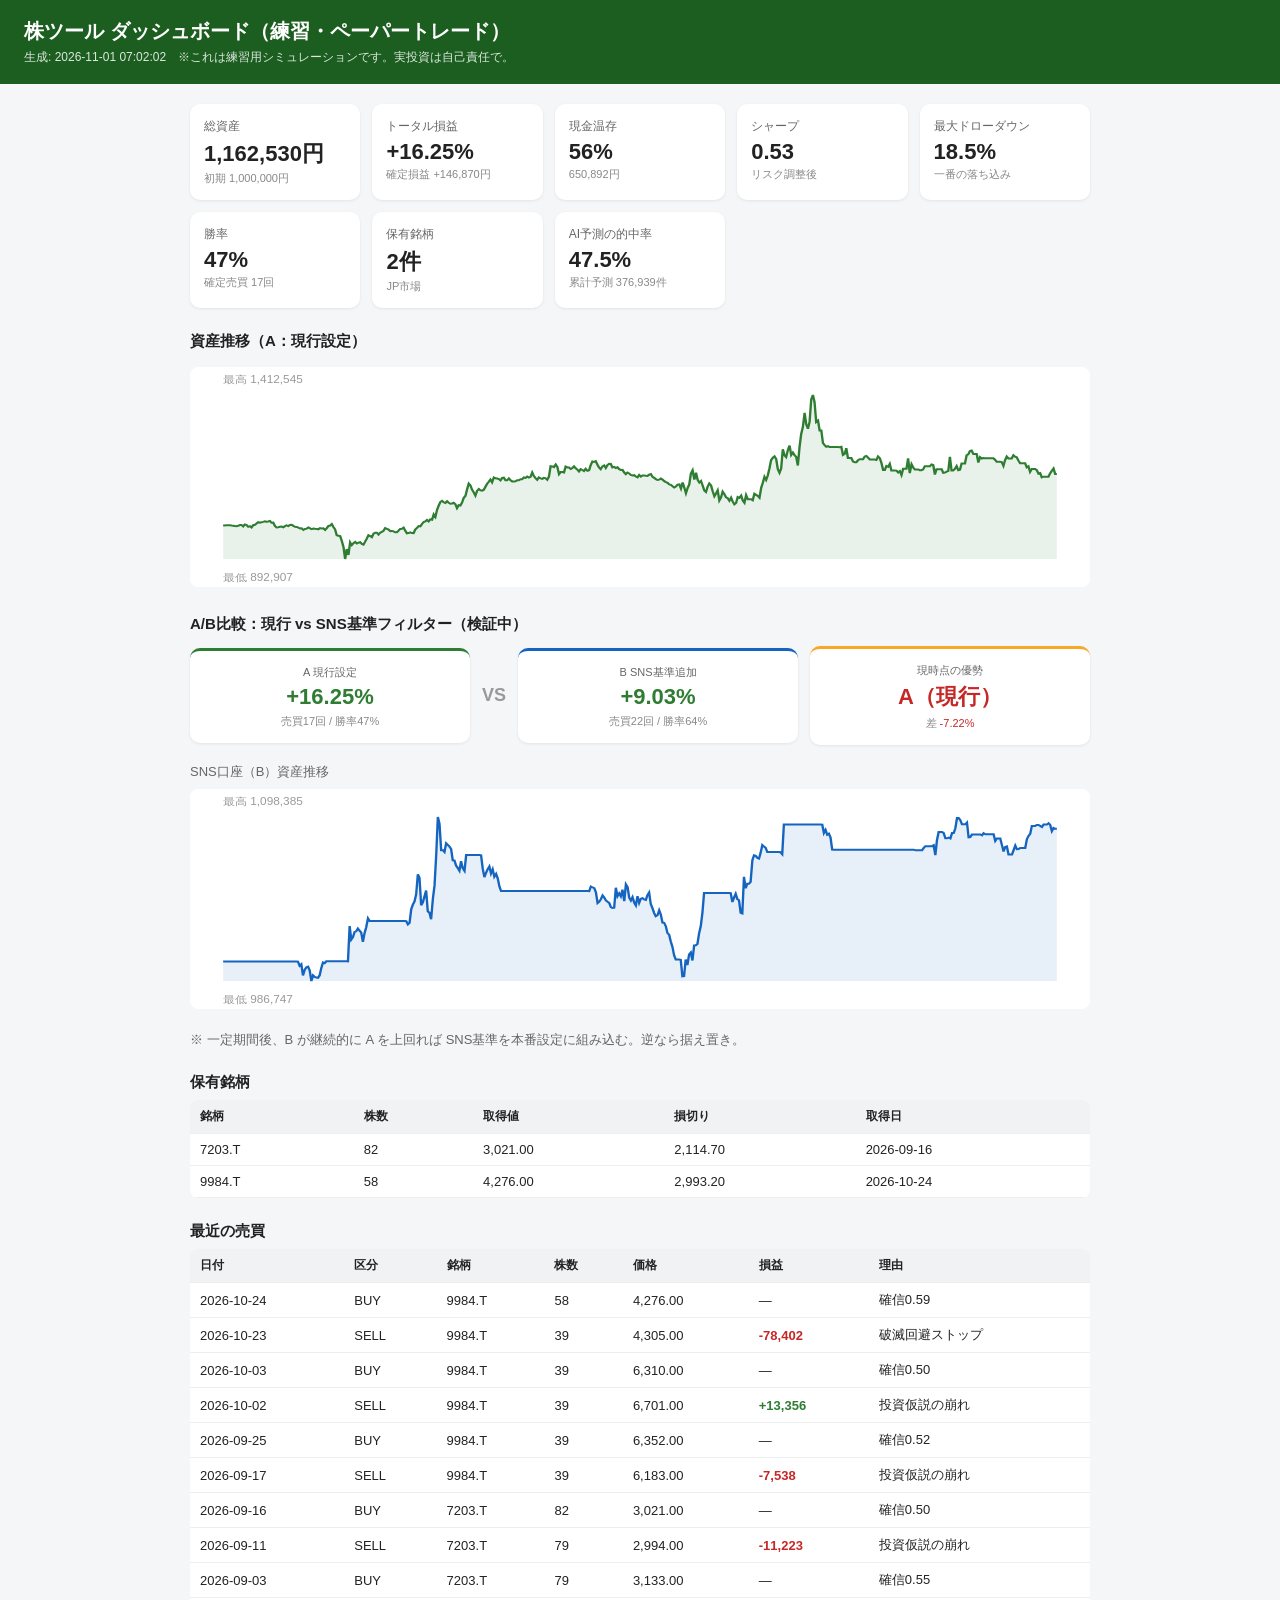
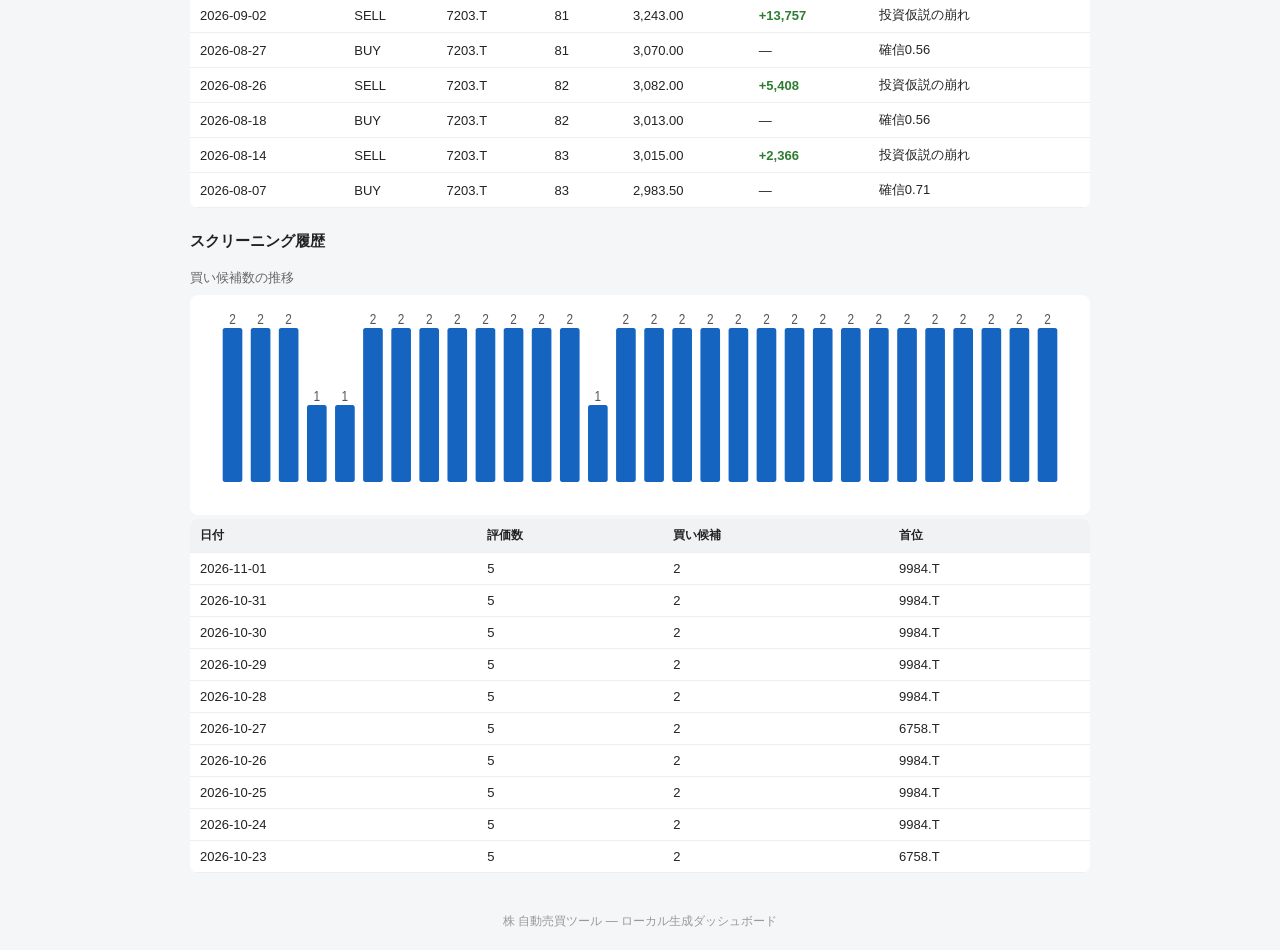
==== commit 2eaba776: "update 2026-11-01" ====
--- a/yrekxlgf/index.html
+++ b/yrekxlgf/index.html
@@ -32,13 +32,13 @@
 </style></head>
 <body>
 <header><h1>株ツール ダッシュボード（練習・ペーパートレード）</h1>
-<div class="gen">生成: 2026-10-31 07:01:38　※これは練習用シミュレーションです。実投資は自己責任で。</div></header>
+<div class="gen">生成: 2026-11-01 07:02:02　※これは練習用シミュレーションです。実投資は自己責任で。</div></header>
 <main>
-  <div class="cards"><div class="card"><div class="t">総資産</div><div class="v">1,162,530円</div><div class="sub">初期 1,000,000円</div></div><div class="card"><div class="t">トータル損益</div><div class="v">+16.25%</div><div class="sub">確定損益 +146,870円</div></div><div class="card"><div class="t">現金温存</div><div class="v">56%</div><div class="sub">650,892円</div></div><div class="card"><div class="t">シャープ</div><div class="v">0.53</div><div class="sub">リスク調整後</div></div><div class="card"><div class="t">最大ドローダウン</div><div class="v">18.5%</div><div class="sub">一番の落ち込み</div></div><div class="card"><div class="t">勝率</div><div class="v">47%</div><div class="sub">確定売買 17回</div></div><div class="card"><div class="t">保有銘柄</div><div class="v">2件</div><div class="sub">JP市場</div></div><div class="card"><div class="t">AI予測の的中率</div><div class="v">47.5%</div><div class="sub">累計予測 374,489件</div></div></div>
+  <div class="cards"><div class="card"><div class="t">総資産</div><div class="v">1,162,530円</div><div class="sub">初期 1,000,000円</div></div><div class="card"><div class="t">トータル損益</div><div class="v">+16.25%</div><div class="sub">確定損益 +146,870円</div></div><div class="card"><div class="t">現金温存</div><div class="v">56%</div><div class="sub">650,892円</div></div><div class="card"><div class="t">シャープ</div><div class="v">0.53</div><div class="sub">リスク調整後</div></div><div class="card"><div class="t">最大ドローダウン</div><div class="v">18.5%</div><div class="sub">一番の落ち込み</div></div><div class="card"><div class="t">勝率</div><div class="v">47%</div><div class="sub">確定売買 17回</div></div><div class="card"><div class="t">保有銘柄</div><div class="v">2件</div><div class="sub">JP市場</div></div><div class="card"><div class="t">AI予測の的中率</div><div class="v">47.5%</div><div class="sub">累計予測 376,939件</div></div></div>
   <h2>資産推移（A：現行設定）</h2>
   <svg viewBox="0 0 760 220" class="chart" preserveAspectRatio="none">
-  <polygon points="28,192 28.0,158.2 29.4,158.5 30.8,158.3 32.2,158.3 33.7,158.2 35.1,158.5 36.5,158.7 37.9,159.0 39.3,159.2 40.7,158.8 42.1,158.1 43.6,158.1 45.0,159.4 46.4,157.5 47.8,158.1 49.2,159.8 50.6,159.2 52.0,160.4 53.4,158.2 54.9,157.8 56.3,156.5 57.7,155.2 59.1,155.7 60.5,155.2 61.9,154.9 63.3,154.4 64.8,154.7 66.2,154.5 67.6,153.9 69.0,155.8 70.4,155.6 71.8,159.0 73.2,160.5 74.7,160.2 76.1,159.8 77.5,159.5 78.9,160.2 80.3,159.1 81.7,158.4 83.1,159.1 84.5,157.9 86.0,157.7 87.4,158.9 88.8,159.8 90.2,159.9 91.6,160.7 93.0,161.4 94.4,161.2 95.9,163.0 97.3,162.0 98.7,161.6 100.1,160.4 101.5,161.4 102.9,162.1 104.3,161.6 105.8,161.8 107.2,161.9 108.6,162.3 110.0,161.1 111.4,161.4 112.8,161.3 114.2,163.0 115.6,161.1 117.1,158.9 118.5,158.6 119.9,157.1 121.3,160.0 122.7,162.3 124.1,168.3 125.5,168.7 127.0,169.1 128.4,174.1 129.8,180.0 131.2,192.0 132.6,182.1 134.0,188.0 135.4,175.4 136.9,178.1 138.3,176.2 139.7,174.9 141.1,176.5 142.5,175.7 143.9,175.2 145.3,176.9 146.7,177.6 148.2,174.7 149.6,171.6 151.0,168.2 152.4,169.1 153.8,170.1 155.2,166.7 156.6,165.8 158.1,165.7 159.5,167.5 160.9,165.7 162.3,164.8 163.7,163.9 165.1,161.0 166.5,161.8 168.0,162.6 169.4,164.1 170.8,163.9 172.2,164.4 173.6,165.3 175.0,165.2 176.4,163.6 177.8,161.9 179.3,161.8 180.7,160.7 182.1,163.8 183.5,166.3 184.9,166.1 186.3,165.3 187.7,166.1 189.2,166.2 190.6,162.6 192.0,160.8 193.4,159.1 194.8,159.3 196.2,157.0 197.6,155.0 199.1,154.4 200.5,153.0 201.9,154.4 203.3,152.4 204.7,152.8 206.1,147.5 207.5,150.0 208.9,142.9 210.4,138.6 211.8,135.1 213.2,133.8 214.6,135.3 216.0,136.0 217.4,134.3 218.8,135.7 220.3,136.7 221.7,136.5 223.1,135.8 224.5,137.2 225.9,141.2 227.3,138.2 228.7,138.5 230.2,135.7 231.6,130.8 233.0,128.9 234.4,122.2 235.8,116.6 237.2,118.5 238.6,122.7 240.0,125.4 241.5,128.6 242.9,124.0 244.3,122.0 245.7,123.4 247.1,123.6 248.5,122.7 249.9,119.8 251.4,116.8 252.8,114.8 254.2,112.5 255.6,115.3 257.0,110.5 258.4,111.3 259.8,111.5 261.3,112.0 262.7,113.4 264.1,110.9 265.5,110.7 266.9,113.2 268.3,113.3 269.7,111.4 271.1,113.3 272.6,114.4 274.0,114.4 275.4,114.2 276.8,113.2 278.2,113.2 279.6,112.2 281.0,112.3 282.5,110.5 283.9,110.9 285.3,109.6 286.7,110.5 288.1,109.8 289.5,105.5 290.9,109.1 292.4,111.1 293.8,112.8 295.2,110.4 296.6,111.3 298.0,111.9 299.4,110.9 300.8,111.3 302.2,112.7 303.7,109.8 305.1,99.2 306.5,99.4 307.9,100.1 309.3,97.5 310.7,99.9 312.1,107.2 313.6,105.1 315.0,105.1 316.4,105.5 317.8,99.5 319.2,100.4 320.6,100.5 322.0,101.9 323.5,101.0 324.9,99.3 326.3,101.3 327.7,102.6 329.1,104.4 330.5,102.2 331.9,103.0 333.3,104.1 334.8,101.8 336.2,103.8 337.6,103.2 339.0,98.1 340.4,94.5 341.8,94.9 343.2,94.2 344.7,97.5 346.1,100.5 347.5,102.2 348.9,99.4 350.3,98.4 351.7,101.0 353.1,98.0 354.6,96.7 356.0,96.9 357.4,100.4 358.8,99.8 360.2,101.0 361.6,100.3 363.0,102.2 364.4,102.9 365.9,102.8 367.3,105.4 368.7,107.2 370.1,105.5 371.5,106.4 372.9,107.9 374.3,108.5 375.8,108.2 377.2,109.5 378.6,110.3 380.0,107.9 381.4,109.6 382.8,108.5 384.2,108.4 385.7,108.8 387.1,108.9 388.5,107.7 389.9,107.0 391.3,109.9 392.7,110.9 394.1,112.1 395.6,113.0 397.0,112.7 398.4,111.5 399.8,112.6 401.2,114.2 402.6,115.1 404.0,115.9 405.4,117.4 406.9,117.8 408.3,119.2 409.7,120.5 411.1,119.5 412.5,117.6 413.9,117.4 415.3,121.5 416.8,115.4 418.2,120.6 419.6,126.2 421.0,121.1 422.4,117.4 423.8,106.4 425.2,103.3 426.7,112.6 428.1,105.7 429.5,112.9 430.9,115.6 432.3,114.0 433.7,118.5 435.1,123.6 436.5,125.1 438.0,119.7 439.4,116.4 440.8,118.4 442.2,124.3 443.6,129.3 445.0,126.5 446.4,123.3 447.9,133.4 449.3,130.4 450.7,124.6 452.1,127.0 453.5,130.3 454.9,131.3 456.3,133.8 457.8,130.7 459.2,134.7 460.6,137.4 462.0,136.1 463.4,130.0 464.8,130.8 466.2,128.6 467.6,133.6 469.1,135.8 470.5,128.2 471.9,132.2 473.3,132.2 474.7,132.2 476.1,133.3 477.5,126.7 479.0,127.9 480.4,128.9 481.8,130.8 483.2,121.0 484.6,115.8 486.0,109.9 487.4,113.0 488.9,108.5 490.3,101.5 491.7,93.1 493.1,90.7 494.5,89.4 495.9,92.1 497.3,102.2 498.7,105.8 500.2,101.6 501.6,82.2 503.0,88.2 504.4,90.1 505.8,82.9 507.2,78.6 508.6,88.0 510.1,85.6 511.5,88.1 512.9,89.9 514.3,98.5 515.7,80.4 517.1,67.2 518.5,59.6 520.0,45.9 521.4,57.3 522.8,61.8 524.2,54.9 525.6,32.5 527.0,28.0 528.4,35.2 529.8,55.0 531.3,53.6 532.7,63.4 534.1,63.4 535.5,76.0 536.9,78.1 538.3,79.7 539.7,79.1 541.2,80.1 542.6,80.1 544.0,80.1 545.4,80.1 546.8,80.1 548.2,80.1 549.6,80.2 551.1,79.8 552.5,87.9 553.9,86.9 555.3,81.2 556.7,91.0 558.1,91.1 559.5,91.1 560.9,94.6 562.4,95.2 563.8,95.2 565.2,93.3 566.6,92.3 568.0,92.3 569.4,92.3 570.8,89.6 572.3,88.9 573.7,90.6 575.1,92.4 576.5,92.4 577.9,92.5 579.3,92.5 580.7,93.0 582.2,89.5 583.6,91.2 585.0,96.1 586.4,103.0 587.8,103.0 589.2,99.0 590.6,99.8 592.0,96.8 593.5,103.4 594.9,103.4 596.3,103.4 597.7,103.6 599.1,105.4 600.5,104.0 601.9,108.1 603.4,101.8 604.8,101.8 606.2,101.8 607.6,91.4 609.0,106.1 610.4,97.3 611.8,100.5 613.3,102.4 614.7,102.4 616.1,102.4 617.5,103.2 618.9,103.2 620.3,102.3 621.7,99.2 623.1,99.3 624.6,99.3 626.0,99.3 627.4,97.4 628.8,97.9 630.2,107.5 631.6,102.3 633.0,102.2 634.5,102.2 635.9,102.2 637.3,105.8 638.7,105.6 640.1,104.6 641.5,104.0 642.9,89.8 644.4,103.5 645.8,103.5 647.2,102.0 648.6,99.1 650.0,103.2 651.4,102.7 652.8,96.4 654.2,96.4 655.7,96.4 657.1,88.3 658.5,87.3 659.9,84.1 661.3,83.6 662.7,86.9 664.1,86.9 665.6,86.9 667.0,95.5 668.4,90.1 669.8,91.5 671.2,91.0 672.6,91.3 674.0,91.3 675.5,91.3 676.9,91.3 678.3,91.3 679.7,91.3 681.1,92.7 682.5,94.7 683.9,94.7 685.3,94.7 686.8,95.0 688.2,98.9 689.6,93.1 691.0,89.6 692.4,91.4 693.8,91.4 695.2,91.4 696.7,88.2 698.1,89.7 699.5,90.3 700.9,93.6 702.3,96.3 703.7,96.3 705.1,96.3 706.6,96.3 708.0,100.4 709.4,99.2 710.8,104.9 712.2,102.1 713.6,102.1 715.0,102.1 716.4,103.1 717.9,106.7 719.3,106.1 720.7,110.3 722.1,109.7 723.5,109.8 724.9,109.8 726.3,109.7 727.8,106.2 729.2,103.7 730.6,101.5 732.0,106.9 732,192" fill="#2e7d32" opacity="0.10"/>
-  <polyline points="28.0,158.2 29.4,158.5 30.8,158.3 32.2,158.3 33.7,158.2 35.1,158.5 36.5,158.7 37.9,159.0 39.3,159.2 40.7,158.8 42.1,158.1 43.6,158.1 45.0,159.4 46.4,157.5 47.8,158.1 49.2,159.8 50.6,159.2 52.0,160.4 53.4,158.2 54.9,157.8 56.3,156.5 57.7,155.2 59.1,155.7 60.5,155.2 61.9,154.9 63.3,154.4 64.8,154.7 66.2,154.5 67.6,153.9 69.0,155.8 70.4,155.6 71.8,159.0 73.2,160.5 74.7,160.2 76.1,159.8 77.5,159.5 78.9,160.2 80.3,159.1 81.7,158.4 83.1,159.1 84.5,157.9 86.0,157.7 87.4,158.9 88.8,159.8 90.2,159.9 91.6,160.7 93.0,161.4 94.4,161.2 95.9,163.0 97.3,162.0 98.7,161.6 100.1,160.4 101.5,161.4 102.9,162.1 104.3,161.6 105.8,161.8 107.2,161.9 108.6,162.3 110.0,161.1 111.4,161.4 112.8,161.3 114.2,163.0 115.6,161.1 117.1,158.9 118.5,158.6 119.9,157.1 121.3,160.0 122.7,162.3 124.1,168.3 125.5,168.7 127.0,169.1 128.4,174.1 129.8,180.0 131.2,192.0 132.6,182.1 134.0,188.0 135.4,175.4 136.9,178.1 138.3,176.2 139.7,174.9 141.1,176.5 142.5,175.7 143.9,175.2 145.3,176.9 146.7,177.6 148.2,174.7 149.6,171.6 151.0,168.2 152.4,169.1 153.8,170.1 155.2,166.7 156.6,165.8 158.1,165.7 159.5,167.5 160.9,165.7 162.3,164.8 163.7,163.9 165.1,161.0 166.5,161.8 168.0,162.6 169.4,164.1 170.8,163.9 172.2,164.4 173.6,165.3 175.0,165.2 176.4,163.6 177.8,161.9 179.3,161.8 180.7,160.7 182.1,163.8 183.5,166.3 184.9,166.1 186.3,165.3 187.7,166.1 189.2,166.2 190.6,162.6 192.0,160.8 193.4,159.1 194.8,159.3 196.2,157.0 197.6,155.0 199.1,154.4 200.5,153.0 201.9,154.4 203.3,152.4 204.7,152.8 206.1,147.5 207.5,150.0 208.9,142.9 210.4,138.6 211.8,135.1 213.2,133.8 214.6,135.3 216.0,136.0 217.4,134.3 218.8,135.7 220.3,136.7 221.7,136.5 223.1,135.8 224.5,137.2 225.9,141.2 227.3,138.2 228.7,138.5 230.2,135.7 231.6,130.8 233.0,128.9 234.4,122.2 235.8,116.6 237.2,118.5 238.6,122.7 240.0,125.4 241.5,128.6 242.9,124.0 244.3,122.0 245.7,123.4 247.1,123.6 248.5,122.7 249.9,119.8 251.4,116.8 252.8,114.8 254.2,112.5 255.6,115.3 257.0,110.5 258.4,111.3 259.8,111.5 261.3,112.0 262.7,113.4 264.1,110.9 265.5,110.7 266.9,113.2 268.3,113.3 269.7,111.4 271.1,113.3 272.6,114.4 274.0,114.4 275.4,114.2 276.8,113.2 278.2,113.2 279.6,112.2 281.0,112.3 282.5,110.5 283.9,110.9 285.3,109.6 286.7,110.5 288.1,109.8 289.5,105.5 290.9,109.1 292.4,111.1 293.8,112.8 295.2,110.4 296.6,111.3 298.0,111.9 299.4,110.9 300.8,111.3 302.2,112.7 303.7,109.8 305.1,99.2 306.5,99.4 307.9,100.1 309.3,97.5 310.7,99.9 312.1,107.2 313.6,105.1 315.0,105.1 316.4,105.5 317.8,99.5 319.2,100.4 320.6,100.5 322.0,101.9 323.5,101.0 324.9,99.3 326.3,101.3 327.7,102.6 329.1,104.4 330.5,102.2 331.9,103.0 333.3,104.1 334.8,101.8 336.2,103.8 337.6,103.2 339.0,98.1 340.4,94.5 341.8,94.9 343.2,94.2 344.7,97.5 346.1,100.5 347.5,102.2 348.9,99.4 350.3,98.4 351.7,101.0 353.1,98.0 354.6,96.7 356.0,96.9 357.4,100.4 358.8,99.8 360.2,101.0 361.6,100.3 363.0,102.2 364.4,102.9 365.9,102.8 367.3,105.4 368.7,107.2 370.1,105.5 371.5,106.4 372.9,107.9 374.3,108.5 375.8,108.2 377.2,109.5 378.6,110.3 380.0,107.9 381.4,109.6 382.8,108.5 384.2,108.4 385.7,108.8 387.1,108.9 388.5,107.7 389.9,107.0 391.3,109.9 392.7,110.9 394.1,112.1 395.6,113.0 397.0,112.7 398.4,111.5 399.8,112.6 401.2,114.2 402.6,115.1 404.0,115.9 405.4,117.4 406.9,117.8 408.3,119.2 409.7,120.5 411.1,119.5 412.5,117.6 413.9,117.4 415.3,121.5 416.8,115.4 418.2,120.6 419.6,126.2 421.0,121.1 422.4,117.4 423.8,106.4 425.2,103.3 426.7,112.6 428.1,105.7 429.5,112.9 430.9,115.6 432.3,114.0 433.7,118.5 435.1,123.6 436.5,125.1 438.0,119.7 439.4,116.4 440.8,118.4 442.2,124.3 443.6,129.3 445.0,126.5 446.4,123.3 447.9,133.4 449.3,130.4 450.7,124.6 452.1,127.0 453.5,130.3 454.9,131.3 456.3,133.8 457.8,130.7 459.2,134.7 460.6,137.4 462.0,136.1 463.4,130.0 464.8,130.8 466.2,128.6 467.6,133.6 469.1,135.8 470.5,128.2 471.9,132.2 473.3,132.2 474.7,132.2 476.1,133.3 477.5,126.7 479.0,127.9 480.4,128.9 481.8,130.8 483.2,121.0 484.6,115.8 486.0,109.9 487.4,113.0 488.9,108.5 490.3,101.5 491.7,93.1 493.1,90.7 494.5,89.4 495.9,92.1 497.3,102.2 498.7,105.8 500.2,101.6 501.6,82.2 503.0,88.2 504.4,90.1 505.8,82.9 507.2,78.6 508.6,88.0 510.1,85.6 511.5,88.1 512.9,89.9 514.3,98.5 515.7,80.4 517.1,67.2 518.5,59.6 520.0,45.9 521.4,57.3 522.8,61.8 524.2,54.9 525.6,32.5 527.0,28.0 528.4,35.2 529.8,55.0 531.3,53.6 532.7,63.4 534.1,63.4 535.5,76.0 536.9,78.1 538.3,79.7 539.7,79.1 541.2,80.1 542.6,80.1 544.0,80.1 545.4,80.1 546.8,80.1 548.2,80.1 549.6,80.2 551.1,79.8 552.5,87.9 553.9,86.9 555.3,81.2 556.7,91.0 558.1,91.1 559.5,91.1 560.9,94.6 562.4,95.2 563.8,95.2 565.2,93.3 566.6,92.3 568.0,92.3 569.4,92.3 570.8,89.6 572.3,88.9 573.7,90.6 575.1,92.4 576.5,92.4 577.9,92.5 579.3,92.5 580.7,93.0 582.2,89.5 583.6,91.2 585.0,96.1 586.4,103.0 587.8,103.0 589.2,99.0 590.6,99.8 592.0,96.8 593.5,103.4 594.9,103.4 596.3,103.4 597.7,103.6 599.1,105.4 600.5,104.0 601.9,108.1 603.4,101.8 604.8,101.8 606.2,101.8 607.6,91.4 609.0,106.1 610.4,97.3 611.8,100.5 613.3,102.4 614.7,102.4 616.1,102.4 617.5,103.2 618.9,103.2 620.3,102.3 621.7,99.2 623.1,99.3 624.6,99.3 626.0,99.3 627.4,97.4 628.8,97.9 630.2,107.5 631.6,102.3 633.0,102.2 634.5,102.2 635.9,102.2 637.3,105.8 638.7,105.6 640.1,104.6 641.5,104.0 642.9,89.8 644.4,103.5 645.8,103.5 647.2,102.0 648.6,99.1 650.0,103.2 651.4,102.7 652.8,96.4 654.2,96.4 655.7,96.4 657.1,88.3 658.5,87.3 659.9,84.1 661.3,83.6 662.7,86.9 664.1,86.9 665.6,86.9 667.0,95.5 668.4,90.1 669.8,91.5 671.2,91.0 672.6,91.3 674.0,91.3 675.5,91.3 676.9,91.3 678.3,91.3 679.7,91.3 681.1,92.7 682.5,94.7 683.9,94.7 685.3,94.7 686.8,95.0 688.2,98.9 689.6,93.1 691.0,89.6 692.4,91.4 693.8,91.4 695.2,91.4 696.7,88.2 698.1,89.7 699.5,90.3 700.9,93.6 702.3,96.3 703.7,96.3 705.1,96.3 706.6,96.3 708.0,100.4 709.4,99.2 710.8,104.9 712.2,102.1 713.6,102.1 715.0,102.1 716.4,103.1 717.9,106.7 719.3,106.1 720.7,110.3 722.1,109.7 723.5,109.8 724.9,109.8 726.3,109.7 727.8,106.2 729.2,103.7 730.6,101.5 732.0,106.9" fill="none" stroke="#2e7d32" stroke-width="2"/>
+  <polygon points="28,192 28.0,158.2 29.4,158.5 30.8,158.3 32.2,158.3 33.6,158.2 35.1,158.5 36.5,158.7 37.9,159.0 39.3,159.2 40.7,158.8 42.1,158.1 43.5,158.1 44.9,159.4 46.3,157.5 47.8,158.1 49.2,159.8 50.6,159.2 52.0,160.4 53.4,158.2 54.8,157.8 56.2,156.5 57.6,155.2 59.0,155.7 60.4,155.2 61.9,154.9 63.3,154.4 64.7,154.7 66.1,154.5 67.5,153.9 68.9,155.8 70.3,155.6 71.7,159.0 73.1,160.5 74.6,160.2 76.0,159.8 77.4,159.5 78.8,160.2 80.2,159.1 81.6,158.4 83.0,159.1 84.4,157.9 85.8,157.7 87.3,158.9 88.7,159.8 90.1,159.9 91.5,160.7 92.9,161.4 94.3,161.2 95.7,163.0 97.1,162.0 98.5,161.6 100.0,160.4 101.4,161.4 102.8,162.1 104.2,161.6 105.6,161.8 107.0,161.9 108.4,162.3 109.8,161.1 111.2,161.4 112.6,161.3 114.1,163.0 115.5,161.1 116.9,158.9 118.3,158.6 119.7,157.1 121.1,160.0 122.5,162.3 123.9,168.3 125.3,168.7 126.8,169.1 128.2,174.1 129.6,180.0 131.0,192.0 132.4,182.1 133.8,188.0 135.2,175.4 136.6,178.1 138.0,176.2 139.5,174.9 140.9,176.5 142.3,175.7 143.7,175.2 145.1,176.9 146.5,177.6 147.9,174.7 149.3,171.6 150.7,168.2 152.2,169.1 153.6,170.1 155.0,166.7 156.4,165.8 157.8,165.7 159.2,167.5 160.6,165.7 162.0,164.8 163.4,163.9 164.8,161.0 166.3,161.8 167.7,162.6 169.1,164.1 170.5,163.9 171.9,164.4 173.3,165.3 174.7,165.2 176.1,163.6 177.5,161.9 179.0,161.8 180.4,160.7 181.8,163.8 183.2,166.3 184.6,166.1 186.0,165.3 187.4,166.1 188.8,166.2 190.2,162.6 191.7,160.8 193.1,159.1 194.5,159.3 195.9,157.0 197.3,155.0 198.7,154.4 200.1,153.0 201.5,154.4 202.9,152.4 204.4,152.8 205.8,147.5 207.2,150.0 208.6,142.9 210.0,138.6 211.4,135.1 212.8,133.8 214.2,135.3 215.6,136.0 217.1,134.3 218.5,135.7 219.9,136.7 221.3,136.5 222.7,135.8 224.1,137.2 225.5,141.2 226.9,138.2 228.3,138.5 229.7,135.7 231.2,130.8 232.6,128.9 234.0,122.2 235.4,116.6 236.8,118.5 238.2,122.7 239.6,125.4 241.0,128.6 242.4,124.0 243.9,122.0 245.3,123.4 246.7,123.6 248.1,122.7 249.5,119.8 250.9,116.8 252.3,114.8 253.7,112.5 255.1,115.3 256.6,110.5 258.0,111.3 259.4,111.5 260.8,112.0 262.2,113.4 263.6,110.9 265.0,110.7 266.4,113.2 267.8,113.3 269.3,111.4 270.7,113.3 272.1,114.4 273.5,114.4 274.9,114.2 276.3,113.2 277.7,113.2 279.1,112.2 280.5,112.3 281.9,110.5 283.4,110.9 284.8,109.6 286.2,110.5 287.6,109.8 289.0,105.5 290.4,109.1 291.8,111.1 293.2,112.8 294.6,110.4 296.1,111.3 297.5,111.9 298.9,110.9 300.3,111.3 301.7,112.7 303.1,109.8 304.5,99.2 305.9,99.4 307.3,100.1 308.8,97.5 310.2,99.9 311.6,107.2 313.0,105.1 314.4,105.1 315.8,105.5 317.2,99.5 318.6,100.4 320.0,100.5 321.5,101.9 322.9,101.0 324.3,99.3 325.7,101.3 327.1,102.6 328.5,104.4 329.9,102.2 331.3,103.0 332.7,104.1 334.1,101.8 335.6,103.8 337.0,103.2 338.4,98.1 339.8,94.5 341.2,94.9 342.6,94.2 344.0,97.5 345.4,100.5 346.8,102.2 348.3,99.4 349.7,98.4 351.1,101.0 352.5,98.0 353.9,96.7 355.3,96.9 356.7,100.4 358.1,99.8 359.5,101.0 361.0,100.3 362.4,102.2 363.8,102.9 365.2,102.8 366.6,105.4 368.0,107.2 369.4,105.5 370.8,106.4 372.2,107.9 373.7,108.5 375.1,108.2 376.5,109.5 377.9,110.3 379.3,107.9 380.7,109.6 382.1,108.5 383.5,108.4 384.9,108.8 386.3,108.9 387.8,107.7 389.2,107.0 390.6,109.9 392.0,110.9 393.4,112.1 394.8,113.0 396.2,112.7 397.6,111.5 399.0,112.6 400.5,114.2 401.9,115.1 403.3,115.9 404.7,117.4 406.1,117.8 407.5,119.2 408.9,120.5 410.3,119.5 411.7,117.6 413.2,117.4 414.6,121.5 416.0,115.4 417.4,120.6 418.8,126.2 420.2,121.1 421.6,117.4 423.0,106.4 424.4,103.3 425.9,112.6 427.3,105.7 428.7,112.9 430.1,115.6 431.5,114.0 432.9,118.5 434.3,123.6 435.7,125.1 437.1,119.7 438.5,116.4 440.0,118.4 441.4,124.3 442.8,129.3 444.2,126.5 445.6,123.3 447.0,133.4 448.4,130.4 449.8,124.6 451.2,127.0 452.7,130.3 454.1,131.3 455.5,133.8 456.9,130.7 458.3,134.7 459.7,137.4 461.1,136.1 462.5,130.0 463.9,130.8 465.4,128.6 466.8,133.6 468.2,135.8 469.6,128.2 471.0,132.2 472.4,132.2 473.8,132.2 475.2,133.3 476.6,126.7 478.1,127.9 479.5,128.9 480.9,130.8 482.3,121.0 483.7,115.8 485.1,109.9 486.5,113.0 487.9,108.5 489.3,101.5 490.7,93.1 492.2,90.7 493.6,89.4 495.0,92.1 496.4,102.2 497.8,105.8 499.2,101.6 500.6,82.2 502.0,88.2 503.4,90.1 504.9,82.9 506.3,78.6 507.7,88.0 509.1,85.6 510.5,88.1 511.9,89.9 513.3,98.5 514.7,80.4 516.1,67.2 517.6,59.6 519.0,45.9 520.4,57.3 521.8,61.8 523.2,54.9 524.6,32.5 526.0,28.0 527.4,35.2 528.8,55.0 530.3,53.6 531.7,63.4 533.1,63.4 534.5,76.0 535.9,78.1 537.3,79.7 538.7,79.1 540.1,80.1 541.5,80.1 542.9,80.1 544.4,80.1 545.8,80.1 547.2,80.1 548.6,80.2 550.0,79.8 551.4,87.9 552.8,86.9 554.2,81.2 555.6,91.0 557.1,91.1 558.5,91.1 559.9,94.6 561.3,95.2 562.7,95.2 564.1,93.3 565.5,92.3 566.9,92.3 568.3,92.3 569.8,89.6 571.2,88.9 572.6,90.6 574.0,92.4 575.4,92.4 576.8,92.5 578.2,92.5 579.6,93.0 581.0,89.5 582.5,91.2 583.9,96.1 585.3,103.0 586.7,103.0 588.1,99.0 589.5,99.8 590.9,96.8 592.3,103.4 593.7,103.4 595.2,103.4 596.6,103.6 598.0,105.4 599.4,104.0 600.8,108.1 602.2,101.8 603.6,101.8 605.0,101.8 606.4,91.4 607.8,106.1 609.3,97.3 610.7,100.5 612.1,102.4 613.5,102.4 614.9,102.4 616.3,103.2 617.7,103.2 619.1,102.3 620.5,99.2 622.0,99.3 623.4,99.3 624.8,99.3 626.2,97.4 627.6,97.9 629.0,107.5 630.4,102.3 631.8,102.2 633.2,102.2 634.7,102.2 636.1,105.8 637.5,105.6 638.9,104.6 640.3,104.0 641.7,89.8 643.1,103.5 644.5,103.5 645.9,102.0 647.4,99.1 648.8,103.2 650.2,102.7 651.6,96.4 653.0,96.4 654.4,96.4 655.8,88.3 657.2,87.3 658.6,84.1 660.0,83.6 661.5,86.9 662.9,86.9 664.3,86.9 665.7,95.5 667.1,90.1 668.5,91.5 669.9,91.0 671.3,91.3 672.7,91.3 674.2,91.3 675.6,91.3 677.0,91.3 678.4,91.3 679.8,92.7 681.2,94.7 682.6,94.7 684.0,94.7 685.4,95.0 686.9,98.9 688.3,93.1 689.7,89.6 691.1,91.4 692.5,91.4 693.9,91.4 695.3,88.2 696.7,89.7 698.1,90.3 699.6,93.6 701.0,96.3 702.4,96.3 703.8,96.3 705.2,96.3 706.6,100.4 708.0,99.2 709.4,104.9 710.8,102.1 712.2,102.1 713.7,102.1 715.1,103.1 716.5,106.7 717.9,106.1 719.3,110.3 720.7,109.7 722.1,109.8 723.5,109.8 724.9,109.7 726.4,106.2 727.8,103.7 729.2,101.5 730.6,106.9 732.0,106.9 732,192" fill="#2e7d32" opacity="0.10"/>
+  <polyline points="28.0,158.2 29.4,158.5 30.8,158.3 32.2,158.3 33.6,158.2 35.1,158.5 36.5,158.7 37.9,159.0 39.3,159.2 40.7,158.8 42.1,158.1 43.5,158.1 44.9,159.4 46.3,157.5 47.8,158.1 49.2,159.8 50.6,159.2 52.0,160.4 53.4,158.2 54.8,157.8 56.2,156.5 57.6,155.2 59.0,155.7 60.4,155.2 61.9,154.9 63.3,154.4 64.7,154.7 66.1,154.5 67.5,153.9 68.9,155.8 70.3,155.6 71.7,159.0 73.1,160.5 74.6,160.2 76.0,159.8 77.4,159.5 78.8,160.2 80.2,159.1 81.6,158.4 83.0,159.1 84.4,157.9 85.8,157.7 87.3,158.9 88.7,159.8 90.1,159.9 91.5,160.7 92.9,161.4 94.3,161.2 95.7,163.0 97.1,162.0 98.5,161.6 100.0,160.4 101.4,161.4 102.8,162.1 104.2,161.6 105.6,161.8 107.0,161.9 108.4,162.3 109.8,161.1 111.2,161.4 112.6,161.3 114.1,163.0 115.5,161.1 116.9,158.9 118.3,158.6 119.7,157.1 121.1,160.0 122.5,162.3 123.9,168.3 125.3,168.7 126.8,169.1 128.2,174.1 129.6,180.0 131.0,192.0 132.4,182.1 133.8,188.0 135.2,175.4 136.6,178.1 138.0,176.2 139.5,174.9 140.9,176.5 142.3,175.7 143.7,175.2 145.1,176.9 146.5,177.6 147.9,174.7 149.3,171.6 150.7,168.2 152.2,169.1 153.6,170.1 155.0,166.7 156.4,165.8 157.8,165.7 159.2,167.5 160.6,165.7 162.0,164.8 163.4,163.9 164.8,161.0 166.3,161.8 167.7,162.6 169.1,164.1 170.5,163.9 171.9,164.4 173.3,165.3 174.7,165.2 176.1,163.6 177.5,161.9 179.0,161.8 180.4,160.7 181.8,163.8 183.2,166.3 184.6,166.1 186.0,165.3 187.4,166.1 188.8,166.2 190.2,162.6 191.7,160.8 193.1,159.1 194.5,159.3 195.9,157.0 197.3,155.0 198.7,154.4 200.1,153.0 201.5,154.4 202.9,152.4 204.4,152.8 205.8,147.5 207.2,150.0 208.6,142.9 210.0,138.6 211.4,135.1 212.8,133.8 214.2,135.3 215.6,136.0 217.1,134.3 218.5,135.7 219.9,136.7 221.3,136.5 222.7,135.8 224.1,137.2 225.5,141.2 226.9,138.2 228.3,138.5 229.7,135.7 231.2,130.8 232.6,128.9 234.0,122.2 235.4,116.6 236.8,118.5 238.2,122.7 239.6,125.4 241.0,128.6 242.4,124.0 243.9,122.0 245.3,123.4 246.7,123.6 248.1,122.7 249.5,119.8 250.9,116.8 252.3,114.8 253.7,112.5 255.1,115.3 256.6,110.5 258.0,111.3 259.4,111.5 260.8,112.0 262.2,113.4 263.6,110.9 265.0,110.7 266.4,113.2 267.8,113.3 269.3,111.4 270.7,113.3 272.1,114.4 273.5,114.4 274.9,114.2 276.3,113.2 277.7,113.2 279.1,112.2 280.5,112.3 281.9,110.5 283.4,110.9 284.8,109.6 286.2,110.5 287.6,109.8 289.0,105.5 290.4,109.1 291.8,111.1 293.2,112.8 294.6,110.4 296.1,111.3 297.5,111.9 298.9,110.9 300.3,111.3 301.7,112.7 303.1,109.8 304.5,99.2 305.9,99.4 307.3,100.1 308.8,97.5 310.2,99.9 311.6,107.2 313.0,105.1 314.4,105.1 315.8,105.5 317.2,99.5 318.6,100.4 320.0,100.5 321.5,101.9 322.9,101.0 324.3,99.3 325.7,101.3 327.1,102.6 328.5,104.4 329.9,102.2 331.3,103.0 332.7,104.1 334.1,101.8 335.6,103.8 337.0,103.2 338.4,98.1 339.8,94.5 341.2,94.9 342.6,94.2 344.0,97.5 345.4,100.5 346.8,102.2 348.3,99.4 349.7,98.4 351.1,101.0 352.5,98.0 353.9,96.7 355.3,96.9 356.7,100.4 358.1,99.8 359.5,101.0 361.0,100.3 362.4,102.2 363.8,102.9 365.2,102.8 366.6,105.4 368.0,107.2 369.4,105.5 370.8,106.4 372.2,107.9 373.7,108.5 375.1,108.2 376.5,109.5 377.9,110.3 379.3,107.9 380.7,109.6 382.1,108.5 383.5,108.4 384.9,108.8 386.3,108.9 387.8,107.7 389.2,107.0 390.6,109.9 392.0,110.9 393.4,112.1 394.8,113.0 396.2,112.7 397.6,111.5 399.0,112.6 400.5,114.2 401.9,115.1 403.3,115.9 404.7,117.4 406.1,117.8 407.5,119.2 408.9,120.5 410.3,119.5 411.7,117.6 413.2,117.4 414.6,121.5 416.0,115.4 417.4,120.6 418.8,126.2 420.2,121.1 421.6,117.4 423.0,106.4 424.4,103.3 425.9,112.6 427.3,105.7 428.7,112.9 430.1,115.6 431.5,114.0 432.9,118.5 434.3,123.6 435.7,125.1 437.1,119.7 438.5,116.4 440.0,118.4 441.4,124.3 442.8,129.3 444.2,126.5 445.6,123.3 447.0,133.4 448.4,130.4 449.8,124.6 451.2,127.0 452.7,130.3 454.1,131.3 455.5,133.8 456.9,130.7 458.3,134.7 459.7,137.4 461.1,136.1 462.5,130.0 463.9,130.8 465.4,128.6 466.8,133.6 468.2,135.8 469.6,128.2 471.0,132.2 472.4,132.2 473.8,132.2 475.2,133.3 476.6,126.7 478.1,127.9 479.5,128.9 480.9,130.8 482.3,121.0 483.7,115.8 485.1,109.9 486.5,113.0 487.9,108.5 489.3,101.5 490.7,93.1 492.2,90.7 493.6,89.4 495.0,92.1 496.4,102.2 497.8,105.8 499.2,101.6 500.6,82.2 502.0,88.2 503.4,90.1 504.9,82.9 506.3,78.6 507.7,88.0 509.1,85.6 510.5,88.1 511.9,89.9 513.3,98.5 514.7,80.4 516.1,67.2 517.6,59.6 519.0,45.9 520.4,57.3 521.8,61.8 523.2,54.9 524.6,32.5 526.0,28.0 527.4,35.2 528.8,55.0 530.3,53.6 531.7,63.4 533.1,63.4 534.5,76.0 535.9,78.1 537.3,79.7 538.7,79.1 540.1,80.1 541.5,80.1 542.9,80.1 544.4,80.1 545.8,80.1 547.2,80.1 548.6,80.2 550.0,79.8 551.4,87.9 552.8,86.9 554.2,81.2 555.6,91.0 557.1,91.1 558.5,91.1 559.9,94.6 561.3,95.2 562.7,95.2 564.1,93.3 565.5,92.3 566.9,92.3 568.3,92.3 569.8,89.6 571.2,88.9 572.6,90.6 574.0,92.4 575.4,92.4 576.8,92.5 578.2,92.5 579.6,93.0 581.0,89.5 582.5,91.2 583.9,96.1 585.3,103.0 586.7,103.0 588.1,99.0 589.5,99.8 590.9,96.8 592.3,103.4 593.7,103.4 595.2,103.4 596.6,103.6 598.0,105.4 599.4,104.0 600.8,108.1 602.2,101.8 603.6,101.8 605.0,101.8 606.4,91.4 607.8,106.1 609.3,97.3 610.7,100.5 612.1,102.4 613.5,102.4 614.9,102.4 616.3,103.2 617.7,103.2 619.1,102.3 620.5,99.2 622.0,99.3 623.4,99.3 624.8,99.3 626.2,97.4 627.6,97.9 629.0,107.5 630.4,102.3 631.8,102.2 633.2,102.2 634.7,102.2 636.1,105.8 637.5,105.6 638.9,104.6 640.3,104.0 641.7,89.8 643.1,103.5 644.5,103.5 645.9,102.0 647.4,99.1 648.8,103.2 650.2,102.7 651.6,96.4 653.0,96.4 654.4,96.4 655.8,88.3 657.2,87.3 658.6,84.1 660.0,83.6 661.5,86.9 662.9,86.9 664.3,86.9 665.7,95.5 667.1,90.1 668.5,91.5 669.9,91.0 671.3,91.3 672.7,91.3 674.2,91.3 675.6,91.3 677.0,91.3 678.4,91.3 679.8,92.7 681.2,94.7 682.6,94.7 684.0,94.7 685.4,95.0 686.9,98.9 688.3,93.1 689.7,89.6 691.1,91.4 692.5,91.4 693.9,91.4 695.3,88.2 696.7,89.7 698.1,90.3 699.6,93.6 701.0,96.3 702.4,96.3 703.8,96.3 705.2,96.3 706.6,100.4 708.0,99.2 709.4,104.9 710.8,102.1 712.2,102.1 713.7,102.1 715.1,103.1 716.5,106.7 717.9,106.1 719.3,110.3 720.7,109.7 722.1,109.8 723.5,109.8 724.9,109.7 726.4,106.2 727.8,103.7 729.2,101.5 730.6,106.9 732.0,106.9" fill="none" stroke="#2e7d32" stroke-width="2"/>
   <text x="28" y="16" class="axis">最高 1,412,545</text>
   <text x="28" y="214" class="axis">最低 892,907</text>
 </svg>
@@ -63,8 +63,8 @@
   </div>
 </div>
 <div class="muted">SNS口座（B）資産推移</div><svg viewBox="0 0 760 220" class="chart" preserveAspectRatio="none">
-  <polygon points="28,192 28.0,172.5 29.4,172.5 30.8,172.5 32.2,172.5 33.6,172.5 35.0,172.5 36.4,172.5 37.9,172.5 39.3,172.5 40.7,172.5 42.1,172.5 43.5,172.5 44.9,172.5 46.3,172.5 47.7,172.5 49.1,172.5 50.5,172.5 51.9,172.5 53.3,172.5 54.8,172.5 56.2,172.5 57.6,172.5 59.0,172.5 60.4,172.5 61.8,172.5 63.2,172.5 64.6,172.5 66.0,172.5 67.4,172.5 68.8,172.5 70.2,172.5 71.6,172.5 73.1,172.5 74.5,172.5 75.9,172.5 77.3,172.5 78.7,172.5 80.1,172.5 81.5,172.5 82.9,172.5 84.3,172.5 85.7,172.5 87.1,172.5 88.5,172.5 90.0,172.5 91.4,172.7 92.8,176.8 94.2,175.3 95.6,186.4 97.0,180.7 98.4,178.2 99.8,177.6 101.2,181.6 102.6,192.0 104.0,186.4 105.4,188.0 106.8,188.6 108.3,188.8 109.7,186.3 111.1,178.9 112.5,173.4 113.9,174.2 115.3,172.3 116.7,172.3 118.1,172.3 119.5,172.3 120.9,172.3 122.3,172.3 123.7,172.3 125.2,172.3 126.6,172.3 128.0,172.3 129.4,172.3 130.8,172.3 132.2,172.3 133.6,172.4 135.0,137.1 136.4,150.5 137.8,148.1 139.2,142.9 140.6,142.3 142.0,139.5 143.5,141.7 144.9,143.6 146.3,152.8 147.7,144.2 149.1,138.2 150.5,129.3 151.9,131.9 153.3,131.9 154.7,131.9 156.1,131.9 157.5,131.9 158.9,131.9 160.4,131.9 161.8,131.9 163.2,131.9 164.6,131.9 166.0,131.9 167.4,131.9 168.8,131.9 170.2,131.9 171.6,131.9 173.0,131.9 174.4,131.9 175.8,131.9 177.2,131.9 178.7,131.9 180.1,131.9 181.5,131.9 182.9,132.1 184.3,135.4 185.7,133.8 187.1,120.3 188.5,115.6 189.9,112.5 191.3,105.2 192.7,85.3 194.1,89.0 195.6,116.3 197.0,113.4 198.4,107.4 199.8,101.6 201.2,122.3 202.6,123.8 204.0,130.2 205.4,109.8 206.8,96.4 208.2,66.3 209.6,28.0 211.0,35.0 212.4,61.2 213.9,61.2 215.3,63.0 216.7,54.2 218.1,55.8 219.5,57.5 220.9,60.1 222.3,71.4 223.7,71.5 225.1,76.6 226.5,79.0 227.9,81.7 229.3,72.1 230.8,79.1 232.2,81.8 233.6,66.1 235.0,66.1 236.4,66.1 237.8,66.1 239.2,66.1 240.6,66.1 242.0,66.1 243.4,66.1 244.8,66.1 246.2,66.3 247.6,79.7 249.1,88.1 250.5,83.8 251.9,80.2 253.3,77.5 254.7,84.4 256.1,80.4 257.5,87.7 258.9,84.9 260.3,89.6 261.7,97.6 263.1,102.0 264.5,102.0 266.0,102.0 267.4,102.0 268.8,102.0 270.2,102.0 271.6,102.0 273.0,102.0 274.4,102.0 275.8,102.0 277.2,102.0 278.6,102.0 280.0,102.0 281.4,102.0 282.8,102.0 284.3,102.0 285.7,102.0 287.1,102.0 288.5,102.0 289.9,102.0 291.3,102.0 292.7,102.0 294.1,102.0 295.5,102.0 296.9,102.0 298.3,102.0 299.7,102.0 301.2,102.0 302.6,102.0 304.0,102.0 305.4,102.0 306.8,102.0 308.2,102.0 309.6,102.0 311.0,102.0 312.4,102.0 313.8,102.0 315.2,102.0 316.6,102.0 318.0,102.0 319.5,102.0 320.9,102.0 322.3,102.0 323.7,102.0 325.1,102.0 326.5,102.0 327.9,102.0 329.3,102.0 330.7,102.0 332.1,102.0 333.5,102.0 334.9,102.0 336.4,102.0 337.8,102.1 339.2,97.5 340.6,98.5 342.0,99.2 343.4,103.5 344.8,114.1 346.2,112.7 347.6,110.2 349.0,106.5 350.4,108.6 351.8,111.5 353.2,112.8 354.7,113.9 356.1,118.0 357.5,119.0 358.9,118.7 360.3,98.7 361.7,107.3 363.1,104.4 364.5,107.4 365.9,100.6 367.3,112.2 368.7,95.4 370.1,98.1 371.6,108.7 373.0,111.5 374.4,108.2 375.8,113.6 377.2,116.5 378.6,107.1 380.0,113.9 381.4,109.7 382.8,109.2 384.2,110.5 385.6,111.0 387.0,106.2 388.4,103.5 389.9,115.1 391.3,119.1 392.7,123.8 394.1,127.3 395.5,126.2 396.9,121.3 398.3,125.8 399.7,133.6 401.1,133.8 402.5,137.2 403.9,144.1 405.3,145.7 406.8,152.4 408.2,157.9 409.6,166.3 411.0,170.6 412.4,170.6 413.8,170.6 415.2,170.8 416.6,187.4 418.0,187.1 419.4,170.6 420.8,176.0 422.2,165.4 423.6,163.5 425.1,171.5 426.5,156.4 427.9,156.3 429.3,155.0 430.7,144.4 432.1,137.3 433.5,123.8 434.9,104.1 436.3,104.1 437.7,104.1 439.1,104.1 440.5,104.1 442.0,104.1 443.4,104.1 444.8,104.1 446.2,104.1 447.6,104.1 449.0,104.1 450.4,104.1 451.8,104.1 453.2,104.1 454.6,104.1 456.0,104.1 457.4,104.2 458.8,113.0 460.3,108.6 461.7,104.8 463.1,110.1 464.5,111.3 465.9,123.8 467.3,124.4 468.7,87.8 470.1,99.2 471.5,94.7 472.9,94.8 474.3,92.9 475.7,71.2 477.2,66.3 478.6,66.9 480.0,68.9 481.4,69.5 482.8,63.6 484.2,56.1 485.6,57.5 487.0,58.7 488.4,63.1 489.8,63.1 491.2,63.1 492.6,63.1 494.0,63.1 495.5,63.1 496.9,63.1 498.3,63.1 499.7,63.3 501.1,65.2 502.5,35.4 503.9,35.4 505.3,35.4 506.7,35.4 508.1,35.4 509.5,35.4 510.9,35.4 512.4,35.4 513.8,35.4 515.2,35.4 516.6,35.4 518.0,35.4 519.4,35.4 520.8,35.4 522.2,35.4 523.6,35.4 525.0,35.4 526.4,35.4 527.8,35.4 529.2,35.4 530.7,35.4 532.1,35.4 533.5,35.4 534.9,35.6 536.3,44.0 537.7,40.9 539.1,45.8 540.5,44.6 541.9,48.6 543.3,60.5 544.7,60.7 546.1,60.7 547.6,60.7 549.0,60.7 550.4,60.7 551.8,60.7 553.2,60.7 554.6,60.7 556.0,60.7 557.4,60.7 558.8,60.7 560.2,60.7 561.6,60.7 563.0,60.7 564.4,60.7 565.9,60.7 567.3,60.7 568.7,60.7 570.1,60.7 571.5,60.7 572.9,60.7 574.3,60.7 575.7,60.7 577.1,60.7 578.5,60.7 579.9,60.7 581.3,60.7 582.8,60.7 584.2,60.7 585.6,60.7 587.0,60.7 588.4,60.7 589.8,60.7 591.2,60.7 592.6,60.7 594.0,60.7 595.4,60.7 596.8,60.7 598.2,60.7 599.6,60.7 601.1,60.7 602.5,60.7 603.9,60.7 605.3,60.7 606.7,60.7 608.1,60.7 609.5,60.7 610.9,60.7 612.3,60.7 613.7,61.3 615.1,61.3 616.5,61.3 618.0,61.2 619.4,61.2 620.8,58.9 622.2,57.2 623.6,57.2 625.0,57.2 626.4,57.2 627.8,57.2 629.2,56.3 630.6,66.1 632.0,51.0 633.4,43.1 634.8,43.1 636.3,43.1 637.7,43.9 639.1,49.3 640.5,49.3 641.9,48.6 643.3,49.4 644.7,44.0 646.1,44.0 647.5,39.2 648.9,29.1 650.3,29.1 651.7,31.1 653.2,35.3 654.6,35.3 656.0,35.3 657.4,33.5 658.8,48.3 660.2,48.0 661.6,45.5 663.0,45.5 664.4,45.5 665.8,45.5 667.2,45.5 668.6,45.5 670.0,46.3 671.5,44.2 672.9,45.2 674.3,45.2 675.7,45.2 677.1,45.2 678.5,45.2 679.9,45.2 681.3,52.0 682.7,49.5 684.1,49.5 685.5,49.5 686.9,55.9 688.4,62.5 689.8,57.9 691.2,57.3 692.6,65.5 694.0,65.5 695.4,65.5 696.8,61.1 698.2,56.6 699.6,60.2 701.0,60.1 702.4,59.0 703.8,59.0 705.2,59.0 706.7,59.0 708.1,50.2 709.5,46.9 710.9,44.8 712.3,36.9 713.7,36.9 715.1,36.9 716.5,36.0 717.9,36.0 719.3,36.9 720.7,38.1 722.1,35.6 723.6,35.6 725.0,35.6 726.4,34.2 727.8,36.0 729.2,42.1 730.6,39.0 732.0,39.8 732,192" fill="#1565c0" opacity="0.10"/>
-  <polyline points="28.0,172.5 29.4,172.5 30.8,172.5 32.2,172.5 33.6,172.5 35.0,172.5 36.4,172.5 37.9,172.5 39.3,172.5 40.7,172.5 42.1,172.5 43.5,172.5 44.9,172.5 46.3,172.5 47.7,172.5 49.1,172.5 50.5,172.5 51.9,172.5 53.3,172.5 54.8,172.5 56.2,172.5 57.6,172.5 59.0,172.5 60.4,172.5 61.8,172.5 63.2,172.5 64.6,172.5 66.0,172.5 67.4,172.5 68.8,172.5 70.2,172.5 71.6,172.5 73.1,172.5 74.5,172.5 75.9,172.5 77.3,172.5 78.7,172.5 80.1,172.5 81.5,172.5 82.9,172.5 84.3,172.5 85.7,172.5 87.1,172.5 88.5,172.5 90.0,172.5 91.4,172.7 92.8,176.8 94.2,175.3 95.6,186.4 97.0,180.7 98.4,178.2 99.8,177.6 101.2,181.6 102.6,192.0 104.0,186.4 105.4,188.0 106.8,188.6 108.3,188.8 109.7,186.3 111.1,178.9 112.5,173.4 113.9,174.2 115.3,172.3 116.7,172.3 118.1,172.3 119.5,172.3 120.9,172.3 122.3,172.3 123.7,172.3 125.2,172.3 126.6,172.3 128.0,172.3 129.4,172.3 130.8,172.3 132.2,172.3 133.6,172.4 135.0,137.1 136.4,150.5 137.8,148.1 139.2,142.9 140.6,142.3 142.0,139.5 143.5,141.7 144.9,143.6 146.3,152.8 147.7,144.2 149.1,138.2 150.5,129.3 151.9,131.9 153.3,131.9 154.7,131.9 156.1,131.9 157.5,131.9 158.9,131.9 160.4,131.9 161.8,131.9 163.2,131.9 164.6,131.9 166.0,131.9 167.4,131.9 168.8,131.9 170.2,131.9 171.6,131.9 173.0,131.9 174.4,131.9 175.8,131.9 177.2,131.9 178.7,131.9 180.1,131.9 181.5,131.9 182.9,132.1 184.3,135.4 185.7,133.8 187.1,120.3 188.5,115.6 189.9,112.5 191.3,105.2 192.7,85.3 194.1,89.0 195.6,116.3 197.0,113.4 198.4,107.4 199.8,101.6 201.2,122.3 202.6,123.8 204.0,130.2 205.4,109.8 206.8,96.4 208.2,66.3 209.6,28.0 211.0,35.0 212.4,61.2 213.9,61.2 215.3,63.0 216.7,54.2 218.1,55.8 219.5,57.5 220.9,60.1 222.3,71.4 223.7,71.5 225.1,76.6 226.5,79.0 227.9,81.7 229.3,72.1 230.8,79.1 232.2,81.8 233.6,66.1 235.0,66.1 236.4,66.1 237.8,66.1 239.2,66.1 240.6,66.1 242.0,66.1 243.4,66.1 244.8,66.1 246.2,66.3 247.6,79.7 249.1,88.1 250.5,83.8 251.9,80.2 253.3,77.5 254.7,84.4 256.1,80.4 257.5,87.7 258.9,84.9 260.3,89.6 261.7,97.6 263.1,102.0 264.5,102.0 266.0,102.0 267.4,102.0 268.8,102.0 270.2,102.0 271.6,102.0 273.0,102.0 274.4,102.0 275.8,102.0 277.2,102.0 278.6,102.0 280.0,102.0 281.4,102.0 282.8,102.0 284.3,102.0 285.7,102.0 287.1,102.0 288.5,102.0 289.9,102.0 291.3,102.0 292.7,102.0 294.1,102.0 295.5,102.0 296.9,102.0 298.3,102.0 299.7,102.0 301.2,102.0 302.6,102.0 304.0,102.0 305.4,102.0 306.8,102.0 308.2,102.0 309.6,102.0 311.0,102.0 312.4,102.0 313.8,102.0 315.2,102.0 316.6,102.0 318.0,102.0 319.5,102.0 320.9,102.0 322.3,102.0 323.7,102.0 325.1,102.0 326.5,102.0 327.9,102.0 329.3,102.0 330.7,102.0 332.1,102.0 333.5,102.0 334.9,102.0 336.4,102.0 337.8,102.1 339.2,97.5 340.6,98.5 342.0,99.2 343.4,103.5 344.8,114.1 346.2,112.7 347.6,110.2 349.0,106.5 350.4,108.6 351.8,111.5 353.2,112.8 354.7,113.9 356.1,118.0 357.5,119.0 358.9,118.7 360.3,98.7 361.7,107.3 363.1,104.4 364.5,107.4 365.9,100.6 367.3,112.2 368.7,95.4 370.1,98.1 371.6,108.7 373.0,111.5 374.4,108.2 375.8,113.6 377.2,116.5 378.6,107.1 380.0,113.9 381.4,109.7 382.8,109.2 384.2,110.5 385.6,111.0 387.0,106.2 388.4,103.5 389.9,115.1 391.3,119.1 392.7,123.8 394.1,127.3 395.5,126.2 396.9,121.3 398.3,125.8 399.7,133.6 401.1,133.8 402.5,137.2 403.9,144.1 405.3,145.7 406.8,152.4 408.2,157.9 409.6,166.3 411.0,170.6 412.4,170.6 413.8,170.6 415.2,170.8 416.6,187.4 418.0,187.1 419.4,170.6 420.8,176.0 422.2,165.4 423.6,163.5 425.1,171.5 426.5,156.4 427.9,156.3 429.3,155.0 430.7,144.4 432.1,137.3 433.5,123.8 434.9,104.1 436.3,104.1 437.7,104.1 439.1,104.1 440.5,104.1 442.0,104.1 443.4,104.1 444.8,104.1 446.2,104.1 447.6,104.1 449.0,104.1 450.4,104.1 451.8,104.1 453.2,104.1 454.6,104.1 456.0,104.1 457.4,104.2 458.8,113.0 460.3,108.6 461.7,104.8 463.1,110.1 464.5,111.3 465.9,123.8 467.3,124.4 468.7,87.8 470.1,99.2 471.5,94.7 472.9,94.8 474.3,92.9 475.7,71.2 477.2,66.3 478.6,66.9 480.0,68.9 481.4,69.5 482.8,63.6 484.2,56.1 485.6,57.5 487.0,58.7 488.4,63.1 489.8,63.1 491.2,63.1 492.6,63.1 494.0,63.1 495.5,63.1 496.9,63.1 498.3,63.1 499.7,63.3 501.1,65.2 502.5,35.4 503.9,35.4 505.3,35.4 506.7,35.4 508.1,35.4 509.5,35.4 510.9,35.4 512.4,35.4 513.8,35.4 515.2,35.4 516.6,35.4 518.0,35.4 519.4,35.4 520.8,35.4 522.2,35.4 523.6,35.4 525.0,35.4 526.4,35.4 527.8,35.4 529.2,35.4 530.7,35.4 532.1,35.4 533.5,35.4 534.9,35.6 536.3,44.0 537.7,40.9 539.1,45.8 540.5,44.6 541.9,48.6 543.3,60.5 544.7,60.7 546.1,60.7 547.6,60.7 549.0,60.7 550.4,60.7 551.8,60.7 553.2,60.7 554.6,60.7 556.0,60.7 557.4,60.7 558.8,60.7 560.2,60.7 561.6,60.7 563.0,60.7 564.4,60.7 565.9,60.7 567.3,60.7 568.7,60.7 570.1,60.7 571.5,60.7 572.9,60.7 574.3,60.7 575.7,60.7 577.1,60.7 578.5,60.7 579.9,60.7 581.3,60.7 582.8,60.7 584.2,60.7 585.6,60.7 587.0,60.7 588.4,60.7 589.8,60.7 591.2,60.7 592.6,60.7 594.0,60.7 595.4,60.7 596.8,60.7 598.2,60.7 599.6,60.7 601.1,60.7 602.5,60.7 603.9,60.7 605.3,60.7 606.7,60.7 608.1,60.7 609.5,60.7 610.9,60.7 612.3,60.7 613.7,61.3 615.1,61.3 616.5,61.3 618.0,61.2 619.4,61.2 620.8,58.9 622.2,57.2 623.6,57.2 625.0,57.2 626.4,57.2 627.8,57.2 629.2,56.3 630.6,66.1 632.0,51.0 633.4,43.1 634.8,43.1 636.3,43.1 637.7,43.9 639.1,49.3 640.5,49.3 641.9,48.6 643.3,49.4 644.7,44.0 646.1,44.0 647.5,39.2 648.9,29.1 650.3,29.1 651.7,31.1 653.2,35.3 654.6,35.3 656.0,35.3 657.4,33.5 658.8,48.3 660.2,48.0 661.6,45.5 663.0,45.5 664.4,45.5 665.8,45.5 667.2,45.5 668.6,45.5 670.0,46.3 671.5,44.2 672.9,45.2 674.3,45.2 675.7,45.2 677.1,45.2 678.5,45.2 679.9,45.2 681.3,52.0 682.7,49.5 684.1,49.5 685.5,49.5 686.9,55.9 688.4,62.5 689.8,57.9 691.2,57.3 692.6,65.5 694.0,65.5 695.4,65.5 696.8,61.1 698.2,56.6 699.6,60.2 701.0,60.1 702.4,59.0 703.8,59.0 705.2,59.0 706.7,59.0 708.1,50.2 709.5,46.9 710.9,44.8 712.3,36.9 713.7,36.9 715.1,36.9 716.5,36.0 717.9,36.0 719.3,36.9 720.7,38.1 722.1,35.6 723.6,35.6 725.0,35.6 726.4,34.2 727.8,36.0 729.2,42.1 730.6,39.0 732.0,39.8" fill="none" stroke="#1565c0" stroke-width="2"/>
+  <polygon points="28,192 28.0,172.5 29.4,172.5 30.8,172.5 32.2,172.5 33.6,172.5 35.0,172.5 36.4,172.5 37.8,172.5 39.2,172.5 40.6,172.5 42.1,172.5 43.5,172.5 44.9,172.5 46.3,172.5 47.7,172.5 49.1,172.5 50.5,172.5 51.9,172.5 53.3,172.5 54.7,172.5 56.1,172.5 57.5,172.5 58.9,172.5 60.3,172.5 61.7,172.5 63.1,172.5 64.5,172.5 65.9,172.5 67.3,172.5 68.8,172.5 70.2,172.5 71.6,172.5 73.0,172.5 74.4,172.5 75.8,172.5 77.2,172.5 78.6,172.5 80.0,172.5 81.4,172.5 82.8,172.5 84.2,172.5 85.6,172.5 87.0,172.5 88.4,172.5 89.8,172.5 91.2,172.7 92.6,176.8 94.0,175.3 95.4,186.4 96.9,180.7 98.3,178.2 99.7,177.6 101.1,181.6 102.5,192.0 103.9,186.4 105.3,188.0 106.7,188.6 108.1,188.8 109.5,186.3 110.9,178.9 112.3,173.4 113.7,174.2 115.1,172.3 116.5,172.3 117.9,172.3 119.3,172.3 120.7,172.3 122.1,172.3 123.6,172.3 125.0,172.3 126.4,172.3 127.8,172.3 129.2,172.3 130.6,172.3 132.0,172.3 133.4,172.4 134.8,137.1 136.2,150.5 137.6,148.1 139.0,142.9 140.4,142.3 141.8,139.5 143.2,141.7 144.6,143.6 146.0,152.8 147.4,144.2 148.8,138.2 150.3,129.3 151.7,131.9 153.1,131.9 154.5,131.9 155.9,131.9 157.3,131.9 158.7,131.9 160.1,131.9 161.5,131.9 162.9,131.9 164.3,131.9 165.7,131.9 167.1,131.9 168.5,131.9 169.9,131.9 171.3,131.9 172.7,131.9 174.1,131.9 175.5,131.9 177.0,131.9 178.4,131.9 179.8,131.9 181.2,131.9 182.6,132.1 184.0,135.4 185.4,133.8 186.8,120.3 188.2,115.6 189.6,112.5 191.0,105.2 192.4,85.3 193.8,89.0 195.2,116.3 196.6,113.4 198.0,107.4 199.4,101.6 200.8,122.3 202.2,123.8 203.6,130.2 205.1,109.8 206.5,96.4 207.9,66.3 209.3,28.0 210.7,35.0 212.1,61.2 213.5,61.2 214.9,63.0 216.3,54.2 217.7,55.8 219.1,57.5 220.5,60.1 221.9,71.4 223.3,71.5 224.7,76.6 226.1,79.0 227.5,81.7 228.9,72.1 230.3,79.1 231.8,81.8 233.2,66.1 234.6,66.1 236.0,66.1 237.4,66.1 238.8,66.1 240.2,66.1 241.6,66.1 243.0,66.1 244.4,66.1 245.8,66.3 247.2,79.7 248.6,88.1 250.0,83.8 251.4,80.2 252.8,77.5 254.2,84.4 255.6,80.4 257.0,87.7 258.5,84.9 259.9,89.6 261.3,97.6 262.7,102.0 264.1,102.0 265.5,102.0 266.9,102.0 268.3,102.0 269.7,102.0 271.1,102.0 272.5,102.0 273.9,102.0 275.3,102.0 276.7,102.0 278.1,102.0 279.5,102.0 280.9,102.0 282.3,102.0 283.7,102.0 285.1,102.0 286.6,102.0 288.0,102.0 289.4,102.0 290.8,102.0 292.2,102.0 293.6,102.0 295.0,102.0 296.4,102.0 297.8,102.0 299.2,102.0 300.6,102.0 302.0,102.0 303.4,102.0 304.8,102.0 306.2,102.0 307.6,102.0 309.0,102.0 310.4,102.0 311.8,102.0 313.3,102.0 314.7,102.0 316.1,102.0 317.5,102.0 318.9,102.0 320.3,102.0 321.7,102.0 323.1,102.0 324.5,102.0 325.9,102.0 327.3,102.0 328.7,102.0 330.1,102.0 331.5,102.0 332.9,102.0 334.3,102.0 335.7,102.0 337.1,102.1 338.5,97.5 340.0,98.5 341.4,99.2 342.8,103.5 344.2,114.1 345.6,112.7 347.0,110.2 348.4,106.5 349.8,108.6 351.2,111.5 352.6,112.8 354.0,113.9 355.4,118.0 356.8,119.0 358.2,118.7 359.6,98.7 361.0,107.3 362.4,104.4 363.8,107.4 365.2,100.6 366.7,112.2 368.1,95.4 369.5,98.1 370.9,108.7 372.3,111.5 373.7,108.2 375.1,113.6 376.5,116.5 377.9,107.1 379.3,113.9 380.7,109.7 382.1,109.2 383.5,110.5 384.9,111.0 386.3,106.2 387.7,103.5 389.1,115.1 390.5,119.1 391.9,123.8 393.3,127.3 394.8,126.2 396.2,121.3 397.6,125.8 399.0,133.6 400.4,133.8 401.8,137.2 403.2,144.1 404.6,145.7 406.0,152.4 407.4,157.9 408.8,166.3 410.2,170.6 411.6,170.6 413.0,170.6 414.4,170.8 415.8,187.4 417.2,187.1 418.6,170.6 420.0,176.0 421.5,165.4 422.9,163.5 424.3,171.5 425.7,156.4 427.1,156.3 428.5,155.0 429.9,144.4 431.3,137.3 432.7,123.8 434.1,104.1 435.5,104.1 436.9,104.1 438.3,104.1 439.7,104.1 441.1,104.1 442.5,104.1 443.9,104.1 445.3,104.1 446.7,104.1 448.2,104.1 449.6,104.1 451.0,104.1 452.4,104.1 453.8,104.1 455.2,104.1 456.6,104.2 458.0,113.0 459.4,108.6 460.8,104.8 462.2,110.1 463.6,111.3 465.0,123.8 466.4,124.4 467.8,87.8 469.2,99.2 470.6,94.7 472.0,94.8 473.4,92.9 474.9,71.2 476.3,66.3 477.7,66.9 479.1,68.9 480.5,69.5 481.9,63.6 483.3,56.1 484.7,57.5 486.1,58.7 487.5,63.1 488.9,63.1 490.3,63.1 491.7,63.1 493.1,63.1 494.5,63.1 495.9,63.1 497.3,63.1 498.7,63.3 500.1,65.2 501.5,35.4 503.0,35.4 504.4,35.4 505.8,35.4 507.2,35.4 508.6,35.4 510.0,35.4 511.4,35.4 512.8,35.4 514.2,35.4 515.6,35.4 517.0,35.4 518.4,35.4 519.8,35.4 521.2,35.4 522.6,35.4 524.0,35.4 525.4,35.4 526.8,35.4 528.2,35.4 529.7,35.4 531.1,35.4 532.5,35.4 533.9,35.6 535.3,44.0 536.7,40.9 538.1,45.8 539.5,44.6 540.9,48.6 542.3,60.5 543.7,60.7 545.1,60.7 546.5,60.7 547.9,60.7 549.3,60.7 550.7,60.7 552.1,60.7 553.5,60.7 554.9,60.7 556.4,60.7 557.8,60.7 559.2,60.7 560.6,60.7 562.0,60.7 563.4,60.7 564.8,60.7 566.2,60.7 567.6,60.7 569.0,60.7 570.4,60.7 571.8,60.7 573.2,60.7 574.6,60.7 576.0,60.7 577.4,60.7 578.8,60.7 580.2,60.7 581.6,60.7 583.0,60.7 584.5,60.7 585.9,60.7 587.3,60.7 588.7,60.7 590.1,60.7 591.5,60.7 592.9,60.7 594.3,60.7 595.7,60.7 597.1,60.7 598.5,60.7 599.9,60.7 601.3,60.7 602.7,60.7 604.1,60.7 605.5,60.7 606.9,60.7 608.3,60.7 609.7,60.7 611.2,60.7 612.6,61.3 614.0,61.3 615.4,61.3 616.8,61.2 618.2,61.2 619.6,58.9 621.0,57.2 622.4,57.2 623.8,57.2 625.2,57.2 626.6,57.2 628.0,56.3 629.4,66.1 630.8,51.0 632.2,43.1 633.6,43.1 635.0,43.1 636.4,43.9 637.9,49.3 639.3,49.3 640.7,48.6 642.1,49.4 643.5,44.0 644.9,44.0 646.3,39.2 647.7,29.1 649.1,29.1 650.5,31.1 651.9,35.3 653.3,35.3 654.7,35.3 656.1,33.5 657.5,48.3 658.9,48.0 660.3,45.5 661.7,45.5 663.1,45.5 664.6,45.5 666.0,45.5 667.4,45.5 668.8,46.3 670.2,44.2 671.6,45.2 673.0,45.2 674.4,45.2 675.8,45.2 677.2,45.2 678.6,45.2 680.0,52.0 681.4,49.5 682.8,49.5 684.2,49.5 685.6,55.9 687.0,62.5 688.4,57.9 689.8,57.3 691.2,65.5 692.7,65.5 694.1,65.5 695.5,61.1 696.9,56.6 698.3,60.2 699.7,60.1 701.1,59.0 702.5,59.0 703.9,59.0 705.3,59.0 706.7,50.2 708.1,46.9 709.5,44.8 710.9,36.9 712.3,36.9 713.7,36.9 715.1,36.0 716.5,36.0 717.9,36.9 719.4,38.1 720.8,35.6 722.2,35.6 723.6,35.6 725.0,34.2 726.4,36.0 727.8,42.1 729.2,39.0 730.6,39.8 732.0,39.8 732,192" fill="#1565c0" opacity="0.10"/>
+  <polyline points="28.0,172.5 29.4,172.5 30.8,172.5 32.2,172.5 33.6,172.5 35.0,172.5 36.4,172.5 37.8,172.5 39.2,172.5 40.6,172.5 42.1,172.5 43.5,172.5 44.9,172.5 46.3,172.5 47.7,172.5 49.1,172.5 50.5,172.5 51.9,172.5 53.3,172.5 54.7,172.5 56.1,172.5 57.5,172.5 58.9,172.5 60.3,172.5 61.7,172.5 63.1,172.5 64.5,172.5 65.9,172.5 67.3,172.5 68.8,172.5 70.2,172.5 71.6,172.5 73.0,172.5 74.4,172.5 75.8,172.5 77.2,172.5 78.6,172.5 80.0,172.5 81.4,172.5 82.8,172.5 84.2,172.5 85.6,172.5 87.0,172.5 88.4,172.5 89.8,172.5 91.2,172.7 92.6,176.8 94.0,175.3 95.4,186.4 96.9,180.7 98.3,178.2 99.7,177.6 101.1,181.6 102.5,192.0 103.9,186.4 105.3,188.0 106.7,188.6 108.1,188.8 109.5,186.3 110.9,178.9 112.3,173.4 113.7,174.2 115.1,172.3 116.5,172.3 117.9,172.3 119.3,172.3 120.7,172.3 122.1,172.3 123.6,172.3 125.0,172.3 126.4,172.3 127.8,172.3 129.2,172.3 130.6,172.3 132.0,172.3 133.4,172.4 134.8,137.1 136.2,150.5 137.6,148.1 139.0,142.9 140.4,142.3 141.8,139.5 143.2,141.7 144.6,143.6 146.0,152.8 147.4,144.2 148.8,138.2 150.3,129.3 151.7,131.9 153.1,131.9 154.5,131.9 155.9,131.9 157.3,131.9 158.7,131.9 160.1,131.9 161.5,131.9 162.9,131.9 164.3,131.9 165.7,131.9 167.1,131.9 168.5,131.9 169.9,131.9 171.3,131.9 172.7,131.9 174.1,131.9 175.5,131.9 177.0,131.9 178.4,131.9 179.8,131.9 181.2,131.9 182.6,132.1 184.0,135.4 185.4,133.8 186.8,120.3 188.2,115.6 189.6,112.5 191.0,105.2 192.4,85.3 193.8,89.0 195.2,116.3 196.6,113.4 198.0,107.4 199.4,101.6 200.8,122.3 202.2,123.8 203.6,130.2 205.1,109.8 206.5,96.4 207.9,66.3 209.3,28.0 210.7,35.0 212.1,61.2 213.5,61.2 214.9,63.0 216.3,54.2 217.7,55.8 219.1,57.5 220.5,60.1 221.9,71.4 223.3,71.5 224.7,76.6 226.1,79.0 227.5,81.7 228.9,72.1 230.3,79.1 231.8,81.8 233.2,66.1 234.6,66.1 236.0,66.1 237.4,66.1 238.8,66.1 240.2,66.1 241.6,66.1 243.0,66.1 244.4,66.1 245.8,66.3 247.2,79.7 248.6,88.1 250.0,83.8 251.4,80.2 252.8,77.5 254.2,84.4 255.6,80.4 257.0,87.7 258.5,84.9 259.9,89.6 261.3,97.6 262.7,102.0 264.1,102.0 265.5,102.0 266.9,102.0 268.3,102.0 269.7,102.0 271.1,102.0 272.5,102.0 273.9,102.0 275.3,102.0 276.7,102.0 278.1,102.0 279.5,102.0 280.9,102.0 282.3,102.0 283.7,102.0 285.1,102.0 286.6,102.0 288.0,102.0 289.4,102.0 290.8,102.0 292.2,102.0 293.6,102.0 295.0,102.0 296.4,102.0 297.8,102.0 299.2,102.0 300.6,102.0 302.0,102.0 303.4,102.0 304.8,102.0 306.2,102.0 307.6,102.0 309.0,102.0 310.4,102.0 311.8,102.0 313.3,102.0 314.7,102.0 316.1,102.0 317.5,102.0 318.9,102.0 320.3,102.0 321.7,102.0 323.1,102.0 324.5,102.0 325.9,102.0 327.3,102.0 328.7,102.0 330.1,102.0 331.5,102.0 332.9,102.0 334.3,102.0 335.7,102.0 337.1,102.1 338.5,97.5 340.0,98.5 341.4,99.2 342.8,103.5 344.2,114.1 345.6,112.7 347.0,110.2 348.4,106.5 349.8,108.6 351.2,111.5 352.6,112.8 354.0,113.9 355.4,118.0 356.8,119.0 358.2,118.7 359.6,98.7 361.0,107.3 362.4,104.4 363.8,107.4 365.2,100.6 366.7,112.2 368.1,95.4 369.5,98.1 370.9,108.7 372.3,111.5 373.7,108.2 375.1,113.6 376.5,116.5 377.9,107.1 379.3,113.9 380.7,109.7 382.1,109.2 383.5,110.5 384.9,111.0 386.3,106.2 387.7,103.5 389.1,115.1 390.5,119.1 391.9,123.8 393.3,127.3 394.8,126.2 396.2,121.3 397.6,125.8 399.0,133.6 400.4,133.8 401.8,137.2 403.2,144.1 404.6,145.7 406.0,152.4 407.4,157.9 408.8,166.3 410.2,170.6 411.6,170.6 413.0,170.6 414.4,170.8 415.8,187.4 417.2,187.1 418.6,170.6 420.0,176.0 421.5,165.4 422.9,163.5 424.3,171.5 425.7,156.4 427.1,156.3 428.5,155.0 429.9,144.4 431.3,137.3 432.7,123.8 434.1,104.1 435.5,104.1 436.9,104.1 438.3,104.1 439.7,104.1 441.1,104.1 442.5,104.1 443.9,104.1 445.3,104.1 446.7,104.1 448.2,104.1 449.6,104.1 451.0,104.1 452.4,104.1 453.8,104.1 455.2,104.1 456.6,104.2 458.0,113.0 459.4,108.6 460.8,104.8 462.2,110.1 463.6,111.3 465.0,123.8 466.4,124.4 467.8,87.8 469.2,99.2 470.6,94.7 472.0,94.8 473.4,92.9 474.9,71.2 476.3,66.3 477.7,66.9 479.1,68.9 480.5,69.5 481.9,63.6 483.3,56.1 484.7,57.5 486.1,58.7 487.5,63.1 488.9,63.1 490.3,63.1 491.7,63.1 493.1,63.1 494.5,63.1 495.9,63.1 497.3,63.1 498.7,63.3 500.1,65.2 501.5,35.4 503.0,35.4 504.4,35.4 505.8,35.4 507.2,35.4 508.6,35.4 510.0,35.4 511.4,35.4 512.8,35.4 514.2,35.4 515.6,35.4 517.0,35.4 518.4,35.4 519.8,35.4 521.2,35.4 522.6,35.4 524.0,35.4 525.4,35.4 526.8,35.4 528.2,35.4 529.7,35.4 531.1,35.4 532.5,35.4 533.9,35.6 535.3,44.0 536.7,40.9 538.1,45.8 539.5,44.6 540.9,48.6 542.3,60.5 543.7,60.7 545.1,60.7 546.5,60.7 547.9,60.7 549.3,60.7 550.7,60.7 552.1,60.7 553.5,60.7 554.9,60.7 556.4,60.7 557.8,60.7 559.2,60.7 560.6,60.7 562.0,60.7 563.4,60.7 564.8,60.7 566.2,60.7 567.6,60.7 569.0,60.7 570.4,60.7 571.8,60.7 573.2,60.7 574.6,60.7 576.0,60.7 577.4,60.7 578.8,60.7 580.2,60.7 581.6,60.7 583.0,60.7 584.5,60.7 585.9,60.7 587.3,60.7 588.7,60.7 590.1,60.7 591.5,60.7 592.9,60.7 594.3,60.7 595.7,60.7 597.1,60.7 598.5,60.7 599.9,60.7 601.3,60.7 602.7,60.7 604.1,60.7 605.5,60.7 606.9,60.7 608.3,60.7 609.7,60.7 611.2,60.7 612.6,61.3 614.0,61.3 615.4,61.3 616.8,61.2 618.2,61.2 619.6,58.9 621.0,57.2 622.4,57.2 623.8,57.2 625.2,57.2 626.6,57.2 628.0,56.3 629.4,66.1 630.8,51.0 632.2,43.1 633.6,43.1 635.0,43.1 636.4,43.9 637.9,49.3 639.3,49.3 640.7,48.6 642.1,49.4 643.5,44.0 644.9,44.0 646.3,39.2 647.7,29.1 649.1,29.1 650.5,31.1 651.9,35.3 653.3,35.3 654.7,35.3 656.1,33.5 657.5,48.3 658.9,48.0 660.3,45.5 661.7,45.5 663.1,45.5 664.6,45.5 666.0,45.5 667.4,45.5 668.8,46.3 670.2,44.2 671.6,45.2 673.0,45.2 674.4,45.2 675.8,45.2 677.2,45.2 678.6,45.2 680.0,52.0 681.4,49.5 682.8,49.5 684.2,49.5 685.6,55.9 687.0,62.5 688.4,57.9 689.8,57.3 691.2,65.5 692.7,65.5 694.1,65.5 695.5,61.1 696.9,56.6 698.3,60.2 699.7,60.1 701.1,59.0 702.5,59.0 703.9,59.0 705.3,59.0 706.7,50.2 708.1,46.9 709.5,44.8 710.9,36.9 712.3,36.9 713.7,36.9 715.1,36.0 716.5,36.0 717.9,36.9 719.4,38.1 720.8,35.6 722.2,35.6 723.6,35.6 725.0,34.2 726.4,36.0 727.8,42.1 729.2,39.0 730.6,39.8 732.0,39.8" fill="none" stroke="#1565c0" stroke-width="2"/>
   <text x="28" y="16" class="axis">最高 1,098,385</text>
   <text x="28" y="214" class="axis">最低 986,747</text>
 </svg>
@@ -72,7 +72,7 @@
   <h2>保有銘柄</h2><table><tr><th>銘柄</th><th>株数</th><th>取得値</th><th>損切り</th><th>取得日</th></tr><tr><td>7203.T</td><td>82</td><td>3,021.00</td><td>2,114.70</td><td>2026-09-16</td></tr><tr><td>9984.T</td><td>58</td><td>4,276.00</td><td>2,993.20</td><td>2026-10-24</td></tr></table>
   <h2>最近の売買</h2><table><tr><th>日付</th><th>区分</th><th>銘柄</th><th>株数</th><th>価格</th><th>損益</th><th>理由</th></tr><tr><td>2026-10-24</td><td>BUY</td><td>9984.T</td><td>58</td><td>4,276.00</td><td class=''>—</td><td>確信0.59</td></tr><tr><td>2026-10-23</td><td>SELL</td><td>9984.T</td><td>39</td><td>4,305.00</td><td class='neg'>-78,402</td><td>破滅回避ストップ</td></tr><tr><td>2026-10-03</td><td>BUY</td><td>9984.T</td><td>39</td><td>6,310.00</td><td class=''>—</td><td>確信0.50</td></tr><tr><td>2026-10-02</td><td>SELL</td><td>9984.T</td><td>39</td><td>6,701.00</td><td class='pos'>+13,356</td><td>投資仮説の崩れ</td></tr><tr><td>2026-09-25</td><td>BUY</td><td>9984.T</td><td>39</td><td>6,352.00</td><td class=''>—</td><td>確信0.52</td></tr><tr><td>2026-09-17</td><td>SELL</td><td>9984.T</td><td>39</td><td>6,183.00</td><td class='neg'>-7,538</td><td>投資仮説の崩れ</td></tr><tr><td>2026-09-16</td><td>BUY</td><td>7203.T</td><td>82</td><td>3,021.00</td><td class=''>—</td><td>確信0.50</td></tr><tr><td>2026-09-11</td><td>SELL</td><td>7203.T</td><td>79</td><td>2,994.00</td><td class='neg'>-11,223</td><td>投資仮説の崩れ</td></tr><tr><td>2026-09-03</td><td>BUY</td><td>7203.T</td><td>79</td><td>3,133.00</td><td class=''>—</td><td>確信0.55</td></tr><tr><td>2026-09-02</td><td>SELL</td><td>7203.T</td><td>81</td><td>3,243.00</td><td class='pos'>+13,757</td><td>投資仮説の崩れ</td></tr><tr><td>2026-08-27</td><td>BUY</td><td>7203.T</td><td>81</td><td>3,070.00</td><td class=''>—</td><td>確信0.56</td></tr><tr><td>2026-08-26</td><td>SELL</td><td>7203.T</td><td>82</td><td>3,082.00</td><td class='pos'>+5,408</td><td>投資仮説の崩れ</td></tr><tr><td>2026-08-18</td><td>BUY</td><td>7203.T</td><td>82</td><td>3,013.00</td><td class=''>—</td><td>確信0.56</td></tr><tr><td>2026-08-14</td><td>SELL</td><td>7203.T</td><td>83</td><td>3,015.00</td><td class='pos'>+2,366</td><td>投資仮説の崩れ</td></tr><tr><td>2026-08-07</td><td>BUY</td><td>7203.T</td><td>83</td><td>2,983.50</td><td class=''>—</td><td>確信0.71</td></tr></table>
   <h2>スクリーニング履歴</h2>
-  <div class="muted">買い候補数の推移</div><svg viewBox="0 0 760 160" class="chart" preserveAspectRatio="none"><rect x="27.6" y="80.0" width="16.6" height="56.0" fill="#1565c0" rx="2"/><text x="35.9" y="77.0" class="barlbl">1</text><rect x="51.3" y="24.0" width="16.6" height="112.0" fill="#1565c0" rx="2"/><text x="59.6" y="21.0" class="barlbl">2</text><rect x="75.0" y="24.0" width="16.6" height="112.0" fill="#1565c0" rx="2"/><text x="83.3" y="21.0" class="barlbl">2</text><rect x="98.8" y="24.0" width="16.6" height="112.0" fill="#1565c0" rx="2"/><text x="107.1" y="21.0" class="barlbl">2</text><rect x="122.5" y="80.0" width="16.6" height="56.0" fill="#1565c0" rx="2"/><text x="130.8" y="77.0" class="barlbl">1</text><rect x="146.2" y="80.0" width="16.6" height="56.0" fill="#1565c0" rx="2"/><text x="154.5" y="77.0" class="barlbl">1</text><rect x="170.0" y="24.0" width="16.6" height="112.0" fill="#1565c0" rx="2"/><text x="178.3" y="21.0" class="barlbl">2</text><rect x="193.7" y="24.0" width="16.6" height="112.0" fill="#1565c0" rx="2"/><text x="202.0" y="21.0" class="barlbl">2</text><rect x="217.4" y="24.0" width="16.6" height="112.0" fill="#1565c0" rx="2"/><text x="225.7" y="21.0" class="barlbl">2</text><rect x="241.2" y="24.0" width="16.6" height="112.0" fill="#1565c0" rx="2"/><text x="249.5" y="21.0" class="barlbl">2</text><rect x="264.9" y="24.0" width="16.6" height="112.0" fill="#1565c0" rx="2"/><text x="273.2" y="21.0" class="barlbl">2</text><rect x="288.6" y="24.0" width="16.6" height="112.0" fill="#1565c0" rx="2"/><text x="296.9" y="21.0" class="barlbl">2</text><rect x="312.4" y="24.0" width="16.6" height="112.0" fill="#1565c0" rx="2"/><text x="320.7" y="21.0" class="barlbl">2</text><rect x="336.1" y="24.0" width="16.6" height="112.0" fill="#1565c0" rx="2"/><text x="344.4" y="21.0" class="barlbl">2</text><rect x="359.8" y="80.0" width="16.6" height="56.0" fill="#1565c0" rx="2"/><text x="368.1" y="77.0" class="barlbl">1</text><rect x="383.6" y="24.0" width="16.6" height="112.0" fill="#1565c0" rx="2"/><text x="391.9" y="21.0" class="barlbl">2</text><rect x="407.3" y="24.0" width="16.6" height="112.0" fill="#1565c0" rx="2"/><text x="415.6" y="21.0" class="barlbl">2</text><rect x="431.0" y="24.0" width="16.6" height="112.0" fill="#1565c0" rx="2"/><text x="439.3" y="21.0" class="barlbl">2</text><rect x="454.8" y="24.0" width="16.6" height="112.0" fill="#1565c0" rx="2"/><text x="463.1" y="21.0" class="barlbl">2</text><rect x="478.5" y="24.0" width="16.6" height="112.0" fill="#1565c0" rx="2"/><text x="486.8" y="21.0" class="barlbl">2</text><rect x="502.2" y="24.0" width="16.6" height="112.0" fill="#1565c0" rx="2"/><text x="510.5" y="21.0" class="barlbl">2</text><rect x="526.0" y="24.0" width="16.6" height="112.0" fill="#1565c0" rx="2"/><text x="534.3" y="21.0" class="barlbl">2</text><rect x="549.7" y="24.0" width="16.6" height="112.0" fill="#1565c0" rx="2"/><text x="558.0" y="21.0" class="barlbl">2</text><rect x="573.4" y="24.0" width="16.6" height="112.0" fill="#1565c0" rx="2"/><text x="581.7" y="21.0" class="barlbl">2</text><rect x="597.2" y="24.0" width="16.6" height="112.0" fill="#1565c0" rx="2"/><text x="605.5" y="21.0" class="barlbl">2</text><rect x="620.9" y="24.0" width="16.6" height="112.0" fill="#1565c0" rx="2"/><text x="629.2" y="21.0" class="barlbl">2</text><rect x="644.6" y="24.0" width="16.6" height="112.0" fill="#1565c0" rx="2"/><text x="652.9" y="21.0" class="barlbl">2</text><rect x="668.4" y="24.0" width="16.6" height="112.0" fill="#1565c0" rx="2"/><text x="676.7" y="21.0" class="barlbl">2</text><rect x="692.1" y="24.0" width="16.6" height="112.0" fill="#1565c0" rx="2"/><text x="700.4" y="21.0" class="barlbl">2</text><rect x="715.8" y="24.0" width="16.6" height="112.0" fill="#1565c0" rx="2"/><text x="724.1" y="21.0" class="barlbl">2</text></svg><table><tr><th>日付</th><th>評価数</th><th>買い候補</th><th>首位</th></tr><tr><td>2026-10-31</td><td>5</td><td>2</td><td>9984.T</td></tr><tr><td>2026-10-30</td><td>5</td><td>2</td><td>9984.T</td></tr><tr><td>2026-10-29</td><td>5</td><td>2</td><td>9984.T</td></tr><tr><td>2026-10-28</td><td>5</td><td>2</td><td>9984.T</td></tr><tr><td>2026-10-27</td><td>5</td><td>2</td><td>6758.T</td></tr><tr><td>2026-10-26</td><td>5</td><td>2</td><td>9984.T</td></tr><tr><td>2026-10-25</td><td>5</td><td>2</td><td>9984.T</td></tr><tr><td>2026-10-24</td><td>5</td><td>2</td><td>9984.T</td></tr><tr><td>2026-10-23</td><td>5</td><td>2</td><td>6758.T</td></tr><tr><td>2026-10-22</td><td>5</td><td>2</td><td>6758.T</td></tr></table>
+  <div class="muted">買い候補数の推移</div><svg viewBox="0 0 760 160" class="chart" preserveAspectRatio="none"><rect x="27.6" y="24.0" width="16.6" height="112.0" fill="#1565c0" rx="2"/><text x="35.9" y="21.0" class="barlbl">2</text><rect x="51.3" y="24.0" width="16.6" height="112.0" fill="#1565c0" rx="2"/><text x="59.6" y="21.0" class="barlbl">2</text><rect x="75.0" y="24.0" width="16.6" height="112.0" fill="#1565c0" rx="2"/><text x="83.3" y="21.0" class="barlbl">2</text><rect x="98.8" y="80.0" width="16.6" height="56.0" fill="#1565c0" rx="2"/><text x="107.1" y="77.0" class="barlbl">1</text><rect x="122.5" y="80.0" width="16.6" height="56.0" fill="#1565c0" rx="2"/><text x="130.8" y="77.0" class="barlbl">1</text><rect x="146.2" y="24.0" width="16.6" height="112.0" fill="#1565c0" rx="2"/><text x="154.5" y="21.0" class="barlbl">2</text><rect x="170.0" y="24.0" width="16.6" height="112.0" fill="#1565c0" rx="2"/><text x="178.3" y="21.0" class="barlbl">2</text><rect x="193.7" y="24.0" width="16.6" height="112.0" fill="#1565c0" rx="2"/><text x="202.0" y="21.0" class="barlbl">2</text><rect x="217.4" y="24.0" width="16.6" height="112.0" fill="#1565c0" rx="2"/><text x="225.7" y="21.0" class="barlbl">2</text><rect x="241.2" y="24.0" width="16.6" height="112.0" fill="#1565c0" rx="2"/><text x="249.5" y="21.0" class="barlbl">2</text><rect x="264.9" y="24.0" width="16.6" height="112.0" fill="#1565c0" rx="2"/><text x="273.2" y="21.0" class="barlbl">2</text><rect x="288.6" y="24.0" width="16.6" height="112.0" fill="#1565c0" rx="2"/><text x="296.9" y="21.0" class="barlbl">2</text><rect x="312.4" y="24.0" width="16.6" height="112.0" fill="#1565c0" rx="2"/><text x="320.7" y="21.0" class="barlbl">2</text><rect x="336.1" y="80.0" width="16.6" height="56.0" fill="#1565c0" rx="2"/><text x="344.4" y="77.0" class="barlbl">1</text><rect x="359.8" y="24.0" width="16.6" height="112.0" fill="#1565c0" rx="2"/><text x="368.1" y="21.0" class="barlbl">2</text><rect x="383.6" y="24.0" width="16.6" height="112.0" fill="#1565c0" rx="2"/><text x="391.9" y="21.0" class="barlbl">2</text><rect x="407.3" y="24.0" width="16.6" height="112.0" fill="#1565c0" rx="2"/><text x="415.6" y="21.0" class="barlbl">2</text><rect x="431.0" y="24.0" width="16.6" height="112.0" fill="#1565c0" rx="2"/><text x="439.3" y="21.0" class="barlbl">2</text><rect x="454.8" y="24.0" width="16.6" height="112.0" fill="#1565c0" rx="2"/><text x="463.1" y="21.0" class="barlbl">2</text><rect x="478.5" y="24.0" width="16.6" height="112.0" fill="#1565c0" rx="2"/><text x="486.8" y="21.0" class="barlbl">2</text><rect x="502.2" y="24.0" width="16.6" height="112.0" fill="#1565c0" rx="2"/><text x="510.5" y="21.0" class="barlbl">2</text><rect x="526.0" y="24.0" width="16.6" height="112.0" fill="#1565c0" rx="2"/><text x="534.3" y="21.0" class="barlbl">2</text><rect x="549.7" y="24.0" width="16.6" height="112.0" fill="#1565c0" rx="2"/><text x="558.0" y="21.0" class="barlbl">2</text><rect x="573.4" y="24.0" width="16.6" height="112.0" fill="#1565c0" rx="2"/><text x="581.7" y="21.0" class="barlbl">2</text><rect x="597.2" y="24.0" width="16.6" height="112.0" fill="#1565c0" rx="2"/><text x="605.5" y="21.0" class="barlbl">2</text><rect x="620.9" y="24.0" width="16.6" height="112.0" fill="#1565c0" rx="2"/><text x="629.2" y="21.0" class="barlbl">2</text><rect x="644.6" y="24.0" width="16.6" height="112.0" fill="#1565c0" rx="2"/><text x="652.9" y="21.0" class="barlbl">2</text><rect x="668.4" y="24.0" width="16.6" height="112.0" fill="#1565c0" rx="2"/><text x="676.7" y="21.0" class="barlbl">2</text><rect x="692.1" y="24.0" width="16.6" height="112.0" fill="#1565c0" rx="2"/><text x="700.4" y="21.0" class="barlbl">2</text><rect x="715.8" y="24.0" width="16.6" height="112.0" fill="#1565c0" rx="2"/><text x="724.1" y="21.0" class="barlbl">2</text></svg><table><tr><th>日付</th><th>評価数</th><th>買い候補</th><th>首位</th></tr><tr><td>2026-11-01</td><td>5</td><td>2</td><td>9984.T</td></tr><tr><td>2026-10-31</td><td>5</td><td>2</td><td>9984.T</td></tr><tr><td>2026-10-30</td><td>5</td><td>2</td><td>9984.T</td></tr><tr><td>2026-10-29</td><td>5</td><td>2</td><td>9984.T</td></tr><tr><td>2026-10-28</td><td>5</td><td>2</td><td>9984.T</td></tr><tr><td>2026-10-27</td><td>5</td><td>2</td><td>6758.T</td></tr><tr><td>2026-10-26</td><td>5</td><td>2</td><td>9984.T</td></tr><tr><td>2026-10-25</td><td>5</td><td>2</td><td>9984.T</td></tr><tr><td>2026-10-24</td><td>5</td><td>2</td><td>9984.T</td></tr><tr><td>2026-10-23</td><td>5</td><td>2</td><td>6758.T</td></tr></table>
 </main>
 <footer>株 自動売買ツール — ローカル生成ダッシュボード</footer>
 </body></html>
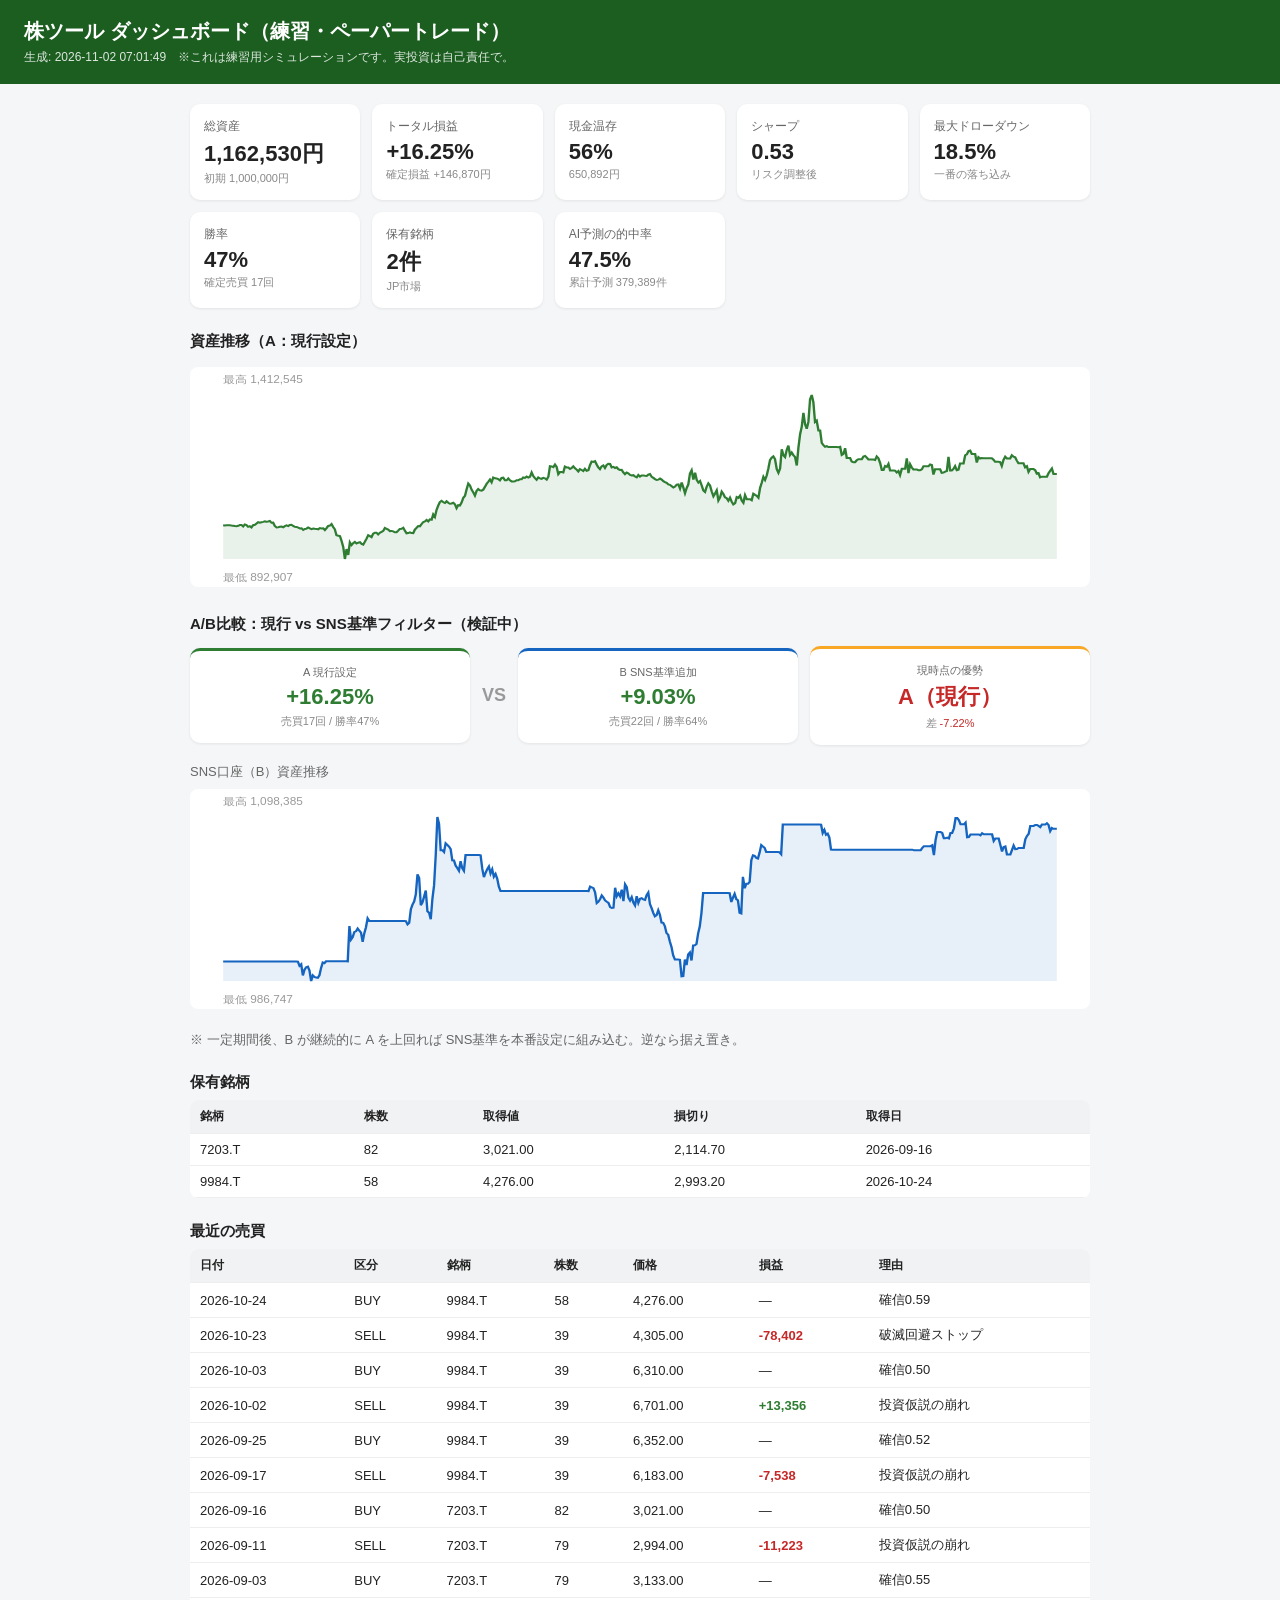
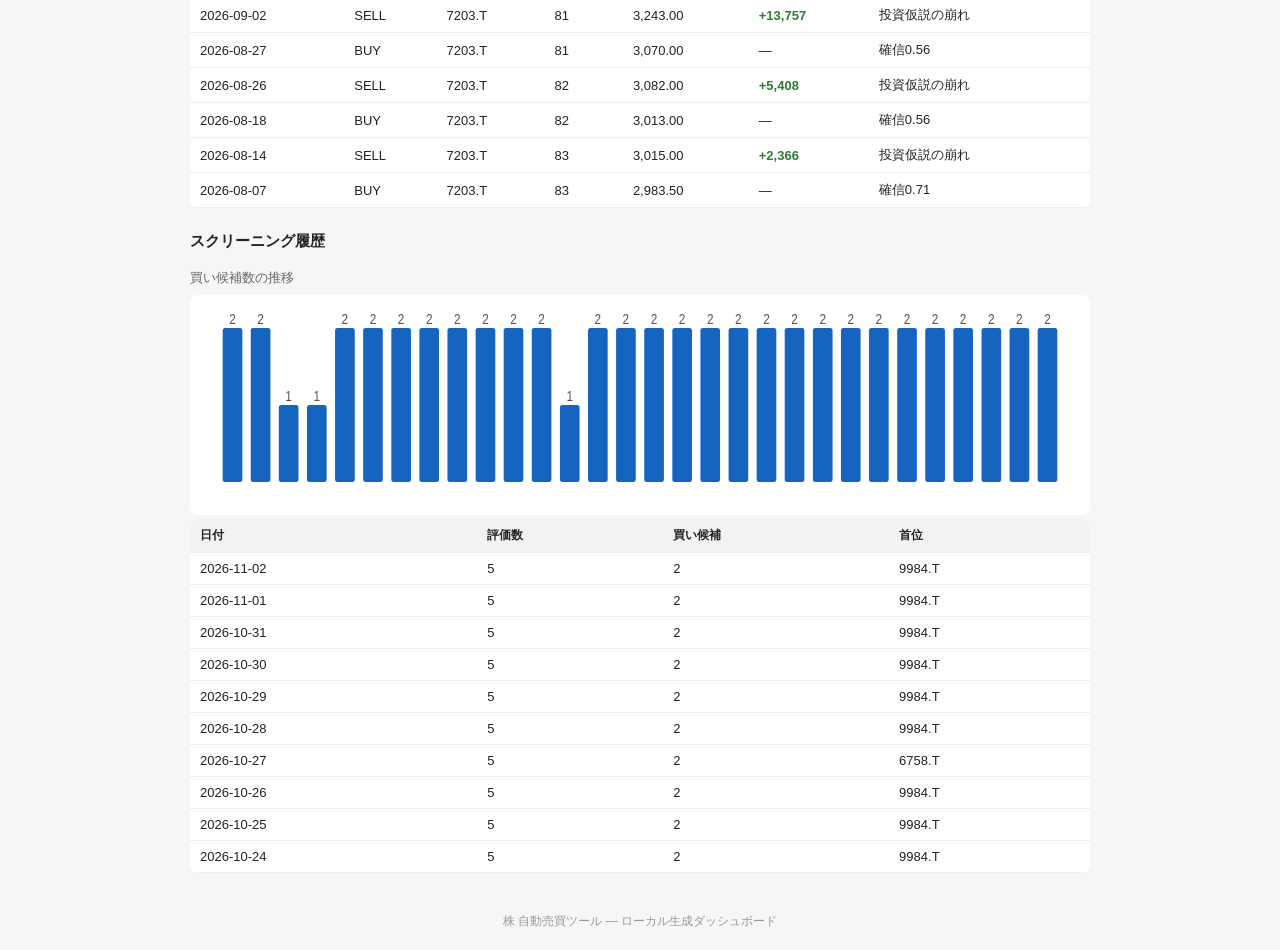
==== commit f912cc30: "update 2026-11-02" ====
--- a/yrekxlgf/index.html
+++ b/yrekxlgf/index.html
@@ -32,13 +32,13 @@
 </style></head>
 <body>
 <header><h1>株ツール ダッシュボード（練習・ペーパートレード）</h1>
-<div class="gen">生成: 2026-11-01 07:02:02　※これは練習用シミュレーションです。実投資は自己責任で。</div></header>
+<div class="gen">生成: 2026-11-02 07:01:49　※これは練習用シミュレーションです。実投資は自己責任で。</div></header>
 <main>
-  <div class="cards"><div class="card"><div class="t">総資産</div><div class="v">1,162,530円</div><div class="sub">初期 1,000,000円</div></div><div class="card"><div class="t">トータル損益</div><div class="v">+16.25%</div><div class="sub">確定損益 +146,870円</div></div><div class="card"><div class="t">現金温存</div><div class="v">56%</div><div class="sub">650,892円</div></div><div class="card"><div class="t">シャープ</div><div class="v">0.53</div><div class="sub">リスク調整後</div></div><div class="card"><div class="t">最大ドローダウン</div><div class="v">18.5%</div><div class="sub">一番の落ち込み</div></div><div class="card"><div class="t">勝率</div><div class="v">47%</div><div class="sub">確定売買 17回</div></div><div class="card"><div class="t">保有銘柄</div><div class="v">2件</div><div class="sub">JP市場</div></div><div class="card"><div class="t">AI予測の的中率</div><div class="v">47.5%</div><div class="sub">累計予測 376,939件</div></div></div>
+  <div class="cards"><div class="card"><div class="t">総資産</div><div class="v">1,162,530円</div><div class="sub">初期 1,000,000円</div></div><div class="card"><div class="t">トータル損益</div><div class="v">+16.25%</div><div class="sub">確定損益 +146,870円</div></div><div class="card"><div class="t">現金温存</div><div class="v">56%</div><div class="sub">650,892円</div></div><div class="card"><div class="t">シャープ</div><div class="v">0.53</div><div class="sub">リスク調整後</div></div><div class="card"><div class="t">最大ドローダウン</div><div class="v">18.5%</div><div class="sub">一番の落ち込み</div></div><div class="card"><div class="t">勝率</div><div class="v">47%</div><div class="sub">確定売買 17回</div></div><div class="card"><div class="t">保有銘柄</div><div class="v">2件</div><div class="sub">JP市場</div></div><div class="card"><div class="t">AI予測の的中率</div><div class="v">47.5%</div><div class="sub">累計予測 379,389件</div></div></div>
   <h2>資産推移（A：現行設定）</h2>
   <svg viewBox="0 0 760 220" class="chart" preserveAspectRatio="none">
-  <polygon points="28,192 28.0,158.2 29.4,158.5 30.8,158.3 32.2,158.3 33.6,158.2 35.1,158.5 36.5,158.7 37.9,159.0 39.3,159.2 40.7,158.8 42.1,158.1 43.5,158.1 44.9,159.4 46.3,157.5 47.8,158.1 49.2,159.8 50.6,159.2 52.0,160.4 53.4,158.2 54.8,157.8 56.2,156.5 57.6,155.2 59.0,155.7 60.4,155.2 61.9,154.9 63.3,154.4 64.7,154.7 66.1,154.5 67.5,153.9 68.9,155.8 70.3,155.6 71.7,159.0 73.1,160.5 74.6,160.2 76.0,159.8 77.4,159.5 78.8,160.2 80.2,159.1 81.6,158.4 83.0,159.1 84.4,157.9 85.8,157.7 87.3,158.9 88.7,159.8 90.1,159.9 91.5,160.7 92.9,161.4 94.3,161.2 95.7,163.0 97.1,162.0 98.5,161.6 100.0,160.4 101.4,161.4 102.8,162.1 104.2,161.6 105.6,161.8 107.0,161.9 108.4,162.3 109.8,161.1 111.2,161.4 112.6,161.3 114.1,163.0 115.5,161.1 116.9,158.9 118.3,158.6 119.7,157.1 121.1,160.0 122.5,162.3 123.9,168.3 125.3,168.7 126.8,169.1 128.2,174.1 129.6,180.0 131.0,192.0 132.4,182.1 133.8,188.0 135.2,175.4 136.6,178.1 138.0,176.2 139.5,174.9 140.9,176.5 142.3,175.7 143.7,175.2 145.1,176.9 146.5,177.6 147.9,174.7 149.3,171.6 150.7,168.2 152.2,169.1 153.6,170.1 155.0,166.7 156.4,165.8 157.8,165.7 159.2,167.5 160.6,165.7 162.0,164.8 163.4,163.9 164.8,161.0 166.3,161.8 167.7,162.6 169.1,164.1 170.5,163.9 171.9,164.4 173.3,165.3 174.7,165.2 176.1,163.6 177.5,161.9 179.0,161.8 180.4,160.7 181.8,163.8 183.2,166.3 184.6,166.1 186.0,165.3 187.4,166.1 188.8,166.2 190.2,162.6 191.7,160.8 193.1,159.1 194.5,159.3 195.9,157.0 197.3,155.0 198.7,154.4 200.1,153.0 201.5,154.4 202.9,152.4 204.4,152.8 205.8,147.5 207.2,150.0 208.6,142.9 210.0,138.6 211.4,135.1 212.8,133.8 214.2,135.3 215.6,136.0 217.1,134.3 218.5,135.7 219.9,136.7 221.3,136.5 222.7,135.8 224.1,137.2 225.5,141.2 226.9,138.2 228.3,138.5 229.7,135.7 231.2,130.8 232.6,128.9 234.0,122.2 235.4,116.6 236.8,118.5 238.2,122.7 239.6,125.4 241.0,128.6 242.4,124.0 243.9,122.0 245.3,123.4 246.7,123.6 248.1,122.7 249.5,119.8 250.9,116.8 252.3,114.8 253.7,112.5 255.1,115.3 256.6,110.5 258.0,111.3 259.4,111.5 260.8,112.0 262.2,113.4 263.6,110.9 265.0,110.7 266.4,113.2 267.8,113.3 269.3,111.4 270.7,113.3 272.1,114.4 273.5,114.4 274.9,114.2 276.3,113.2 277.7,113.2 279.1,112.2 280.5,112.3 281.9,110.5 283.4,110.9 284.8,109.6 286.2,110.5 287.6,109.8 289.0,105.5 290.4,109.1 291.8,111.1 293.2,112.8 294.6,110.4 296.1,111.3 297.5,111.9 298.9,110.9 300.3,111.3 301.7,112.7 303.1,109.8 304.5,99.2 305.9,99.4 307.3,100.1 308.8,97.5 310.2,99.9 311.6,107.2 313.0,105.1 314.4,105.1 315.8,105.5 317.2,99.5 318.6,100.4 320.0,100.5 321.5,101.9 322.9,101.0 324.3,99.3 325.7,101.3 327.1,102.6 328.5,104.4 329.9,102.2 331.3,103.0 332.7,104.1 334.1,101.8 335.6,103.8 337.0,103.2 338.4,98.1 339.8,94.5 341.2,94.9 342.6,94.2 344.0,97.5 345.4,100.5 346.8,102.2 348.3,99.4 349.7,98.4 351.1,101.0 352.5,98.0 353.9,96.7 355.3,96.9 356.7,100.4 358.1,99.8 359.5,101.0 361.0,100.3 362.4,102.2 363.8,102.9 365.2,102.8 366.6,105.4 368.0,107.2 369.4,105.5 370.8,106.4 372.2,107.9 373.7,108.5 375.1,108.2 376.5,109.5 377.9,110.3 379.3,107.9 380.7,109.6 382.1,108.5 383.5,108.4 384.9,108.8 386.3,108.9 387.8,107.7 389.2,107.0 390.6,109.9 392.0,110.9 393.4,112.1 394.8,113.0 396.2,112.7 397.6,111.5 399.0,112.6 400.5,114.2 401.9,115.1 403.3,115.9 404.7,117.4 406.1,117.8 407.5,119.2 408.9,120.5 410.3,119.5 411.7,117.6 413.2,117.4 414.6,121.5 416.0,115.4 417.4,120.6 418.8,126.2 420.2,121.1 421.6,117.4 423.0,106.4 424.4,103.3 425.9,112.6 427.3,105.7 428.7,112.9 430.1,115.6 431.5,114.0 432.9,118.5 434.3,123.6 435.7,125.1 437.1,119.7 438.5,116.4 440.0,118.4 441.4,124.3 442.8,129.3 444.2,126.5 445.6,123.3 447.0,133.4 448.4,130.4 449.8,124.6 451.2,127.0 452.7,130.3 454.1,131.3 455.5,133.8 456.9,130.7 458.3,134.7 459.7,137.4 461.1,136.1 462.5,130.0 463.9,130.8 465.4,128.6 466.8,133.6 468.2,135.8 469.6,128.2 471.0,132.2 472.4,132.2 473.8,132.2 475.2,133.3 476.6,126.7 478.1,127.9 479.5,128.9 480.9,130.8 482.3,121.0 483.7,115.8 485.1,109.9 486.5,113.0 487.9,108.5 489.3,101.5 490.7,93.1 492.2,90.7 493.6,89.4 495.0,92.1 496.4,102.2 497.8,105.8 499.2,101.6 500.6,82.2 502.0,88.2 503.4,90.1 504.9,82.9 506.3,78.6 507.7,88.0 509.1,85.6 510.5,88.1 511.9,89.9 513.3,98.5 514.7,80.4 516.1,67.2 517.6,59.6 519.0,45.9 520.4,57.3 521.8,61.8 523.2,54.9 524.6,32.5 526.0,28.0 527.4,35.2 528.8,55.0 530.3,53.6 531.7,63.4 533.1,63.4 534.5,76.0 535.9,78.1 537.3,79.7 538.7,79.1 540.1,80.1 541.5,80.1 542.9,80.1 544.4,80.1 545.8,80.1 547.2,80.1 548.6,80.2 550.0,79.8 551.4,87.9 552.8,86.9 554.2,81.2 555.6,91.0 557.1,91.1 558.5,91.1 559.9,94.6 561.3,95.2 562.7,95.2 564.1,93.3 565.5,92.3 566.9,92.3 568.3,92.3 569.8,89.6 571.2,88.9 572.6,90.6 574.0,92.4 575.4,92.4 576.8,92.5 578.2,92.5 579.6,93.0 581.0,89.5 582.5,91.2 583.9,96.1 585.3,103.0 586.7,103.0 588.1,99.0 589.5,99.8 590.9,96.8 592.3,103.4 593.7,103.4 595.2,103.4 596.6,103.6 598.0,105.4 599.4,104.0 600.8,108.1 602.2,101.8 603.6,101.8 605.0,101.8 606.4,91.4 607.8,106.1 609.3,97.3 610.7,100.5 612.1,102.4 613.5,102.4 614.9,102.4 616.3,103.2 617.7,103.2 619.1,102.3 620.5,99.2 622.0,99.3 623.4,99.3 624.8,99.3 626.2,97.4 627.6,97.9 629.0,107.5 630.4,102.3 631.8,102.2 633.2,102.2 634.7,102.2 636.1,105.8 637.5,105.6 638.9,104.6 640.3,104.0 641.7,89.8 643.1,103.5 644.5,103.5 645.9,102.0 647.4,99.1 648.8,103.2 650.2,102.7 651.6,96.4 653.0,96.4 654.4,96.4 655.8,88.3 657.2,87.3 658.6,84.1 660.0,83.6 661.5,86.9 662.9,86.9 664.3,86.9 665.7,95.5 667.1,90.1 668.5,91.5 669.9,91.0 671.3,91.3 672.7,91.3 674.2,91.3 675.6,91.3 677.0,91.3 678.4,91.3 679.8,92.7 681.2,94.7 682.6,94.7 684.0,94.7 685.4,95.0 686.9,98.9 688.3,93.1 689.7,89.6 691.1,91.4 692.5,91.4 693.9,91.4 695.3,88.2 696.7,89.7 698.1,90.3 699.6,93.6 701.0,96.3 702.4,96.3 703.8,96.3 705.2,96.3 706.6,100.4 708.0,99.2 709.4,104.9 710.8,102.1 712.2,102.1 713.7,102.1 715.1,103.1 716.5,106.7 717.9,106.1 719.3,110.3 720.7,109.7 722.1,109.8 723.5,109.8 724.9,109.7 726.4,106.2 727.8,103.7 729.2,101.5 730.6,106.9 732.0,106.9 732,192" fill="#2e7d32" opacity="0.10"/>
-  <polyline points="28.0,158.2 29.4,158.5 30.8,158.3 32.2,158.3 33.6,158.2 35.1,158.5 36.5,158.7 37.9,159.0 39.3,159.2 40.7,158.8 42.1,158.1 43.5,158.1 44.9,159.4 46.3,157.5 47.8,158.1 49.2,159.8 50.6,159.2 52.0,160.4 53.4,158.2 54.8,157.8 56.2,156.5 57.6,155.2 59.0,155.7 60.4,155.2 61.9,154.9 63.3,154.4 64.7,154.7 66.1,154.5 67.5,153.9 68.9,155.8 70.3,155.6 71.7,159.0 73.1,160.5 74.6,160.2 76.0,159.8 77.4,159.5 78.8,160.2 80.2,159.1 81.6,158.4 83.0,159.1 84.4,157.9 85.8,157.7 87.3,158.9 88.7,159.8 90.1,159.9 91.5,160.7 92.9,161.4 94.3,161.2 95.7,163.0 97.1,162.0 98.5,161.6 100.0,160.4 101.4,161.4 102.8,162.1 104.2,161.6 105.6,161.8 107.0,161.9 108.4,162.3 109.8,161.1 111.2,161.4 112.6,161.3 114.1,163.0 115.5,161.1 116.9,158.9 118.3,158.6 119.7,157.1 121.1,160.0 122.5,162.3 123.9,168.3 125.3,168.7 126.8,169.1 128.2,174.1 129.6,180.0 131.0,192.0 132.4,182.1 133.8,188.0 135.2,175.4 136.6,178.1 138.0,176.2 139.5,174.9 140.9,176.5 142.3,175.7 143.7,175.2 145.1,176.9 146.5,177.6 147.9,174.7 149.3,171.6 150.7,168.2 152.2,169.1 153.6,170.1 155.0,166.7 156.4,165.8 157.8,165.7 159.2,167.5 160.6,165.7 162.0,164.8 163.4,163.9 164.8,161.0 166.3,161.8 167.7,162.6 169.1,164.1 170.5,163.9 171.9,164.4 173.3,165.3 174.7,165.2 176.1,163.6 177.5,161.9 179.0,161.8 180.4,160.7 181.8,163.8 183.2,166.3 184.6,166.1 186.0,165.3 187.4,166.1 188.8,166.2 190.2,162.6 191.7,160.8 193.1,159.1 194.5,159.3 195.9,157.0 197.3,155.0 198.7,154.4 200.1,153.0 201.5,154.4 202.9,152.4 204.4,152.8 205.8,147.5 207.2,150.0 208.6,142.9 210.0,138.6 211.4,135.1 212.8,133.8 214.2,135.3 215.6,136.0 217.1,134.3 218.5,135.7 219.9,136.7 221.3,136.5 222.7,135.8 224.1,137.2 225.5,141.2 226.9,138.2 228.3,138.5 229.7,135.7 231.2,130.8 232.6,128.9 234.0,122.2 235.4,116.6 236.8,118.5 238.2,122.7 239.6,125.4 241.0,128.6 242.4,124.0 243.9,122.0 245.3,123.4 246.7,123.6 248.1,122.7 249.5,119.8 250.9,116.8 252.3,114.8 253.7,112.5 255.1,115.3 256.6,110.5 258.0,111.3 259.4,111.5 260.8,112.0 262.2,113.4 263.6,110.9 265.0,110.7 266.4,113.2 267.8,113.3 269.3,111.4 270.7,113.3 272.1,114.4 273.5,114.4 274.9,114.2 276.3,113.2 277.7,113.2 279.1,112.2 280.5,112.3 281.9,110.5 283.4,110.9 284.8,109.6 286.2,110.5 287.6,109.8 289.0,105.5 290.4,109.1 291.8,111.1 293.2,112.8 294.6,110.4 296.1,111.3 297.5,111.9 298.9,110.9 300.3,111.3 301.7,112.7 303.1,109.8 304.5,99.2 305.9,99.4 307.3,100.1 308.8,97.5 310.2,99.9 311.6,107.2 313.0,105.1 314.4,105.1 315.8,105.5 317.2,99.5 318.6,100.4 320.0,100.5 321.5,101.9 322.9,101.0 324.3,99.3 325.7,101.3 327.1,102.6 328.5,104.4 329.9,102.2 331.3,103.0 332.7,104.1 334.1,101.8 335.6,103.8 337.0,103.2 338.4,98.1 339.8,94.5 341.2,94.9 342.6,94.2 344.0,97.5 345.4,100.5 346.8,102.2 348.3,99.4 349.7,98.4 351.1,101.0 352.5,98.0 353.9,96.7 355.3,96.9 356.7,100.4 358.1,99.8 359.5,101.0 361.0,100.3 362.4,102.2 363.8,102.9 365.2,102.8 366.6,105.4 368.0,107.2 369.4,105.5 370.8,106.4 372.2,107.9 373.7,108.5 375.1,108.2 376.5,109.5 377.9,110.3 379.3,107.9 380.7,109.6 382.1,108.5 383.5,108.4 384.9,108.8 386.3,108.9 387.8,107.7 389.2,107.0 390.6,109.9 392.0,110.9 393.4,112.1 394.8,113.0 396.2,112.7 397.6,111.5 399.0,112.6 400.5,114.2 401.9,115.1 403.3,115.9 404.7,117.4 406.1,117.8 407.5,119.2 408.9,120.5 410.3,119.5 411.7,117.6 413.2,117.4 414.6,121.5 416.0,115.4 417.4,120.6 418.8,126.2 420.2,121.1 421.6,117.4 423.0,106.4 424.4,103.3 425.9,112.6 427.3,105.7 428.7,112.9 430.1,115.6 431.5,114.0 432.9,118.5 434.3,123.6 435.7,125.1 437.1,119.7 438.5,116.4 440.0,118.4 441.4,124.3 442.8,129.3 444.2,126.5 445.6,123.3 447.0,133.4 448.4,130.4 449.8,124.6 451.2,127.0 452.7,130.3 454.1,131.3 455.5,133.8 456.9,130.7 458.3,134.7 459.7,137.4 461.1,136.1 462.5,130.0 463.9,130.8 465.4,128.6 466.8,133.6 468.2,135.8 469.6,128.2 471.0,132.2 472.4,132.2 473.8,132.2 475.2,133.3 476.6,126.7 478.1,127.9 479.5,128.9 480.9,130.8 482.3,121.0 483.7,115.8 485.1,109.9 486.5,113.0 487.9,108.5 489.3,101.5 490.7,93.1 492.2,90.7 493.6,89.4 495.0,92.1 496.4,102.2 497.8,105.8 499.2,101.6 500.6,82.2 502.0,88.2 503.4,90.1 504.9,82.9 506.3,78.6 507.7,88.0 509.1,85.6 510.5,88.1 511.9,89.9 513.3,98.5 514.7,80.4 516.1,67.2 517.6,59.6 519.0,45.9 520.4,57.3 521.8,61.8 523.2,54.9 524.6,32.5 526.0,28.0 527.4,35.2 528.8,55.0 530.3,53.6 531.7,63.4 533.1,63.4 534.5,76.0 535.9,78.1 537.3,79.7 538.7,79.1 540.1,80.1 541.5,80.1 542.9,80.1 544.4,80.1 545.8,80.1 547.2,80.1 548.6,80.2 550.0,79.8 551.4,87.9 552.8,86.9 554.2,81.2 555.6,91.0 557.1,91.1 558.5,91.1 559.9,94.6 561.3,95.2 562.7,95.2 564.1,93.3 565.5,92.3 566.9,92.3 568.3,92.3 569.8,89.6 571.2,88.9 572.6,90.6 574.0,92.4 575.4,92.4 576.8,92.5 578.2,92.5 579.6,93.0 581.0,89.5 582.5,91.2 583.9,96.1 585.3,103.0 586.7,103.0 588.1,99.0 589.5,99.8 590.9,96.8 592.3,103.4 593.7,103.4 595.2,103.4 596.6,103.6 598.0,105.4 599.4,104.0 600.8,108.1 602.2,101.8 603.6,101.8 605.0,101.8 606.4,91.4 607.8,106.1 609.3,97.3 610.7,100.5 612.1,102.4 613.5,102.4 614.9,102.4 616.3,103.2 617.7,103.2 619.1,102.3 620.5,99.2 622.0,99.3 623.4,99.3 624.8,99.3 626.2,97.4 627.6,97.9 629.0,107.5 630.4,102.3 631.8,102.2 633.2,102.2 634.7,102.2 636.1,105.8 637.5,105.6 638.9,104.6 640.3,104.0 641.7,89.8 643.1,103.5 644.5,103.5 645.9,102.0 647.4,99.1 648.8,103.2 650.2,102.7 651.6,96.4 653.0,96.4 654.4,96.4 655.8,88.3 657.2,87.3 658.6,84.1 660.0,83.6 661.5,86.9 662.9,86.9 664.3,86.9 665.7,95.5 667.1,90.1 668.5,91.5 669.9,91.0 671.3,91.3 672.7,91.3 674.2,91.3 675.6,91.3 677.0,91.3 678.4,91.3 679.8,92.7 681.2,94.7 682.6,94.7 684.0,94.7 685.4,95.0 686.9,98.9 688.3,93.1 689.7,89.6 691.1,91.4 692.5,91.4 693.9,91.4 695.3,88.2 696.7,89.7 698.1,90.3 699.6,93.6 701.0,96.3 702.4,96.3 703.8,96.3 705.2,96.3 706.6,100.4 708.0,99.2 709.4,104.9 710.8,102.1 712.2,102.1 713.7,102.1 715.1,103.1 716.5,106.7 717.9,106.1 719.3,110.3 720.7,109.7 722.1,109.8 723.5,109.8 724.9,109.7 726.4,106.2 727.8,103.7 729.2,101.5 730.6,106.9 732.0,106.9" fill="none" stroke="#2e7d32" stroke-width="2"/>
+  <polygon points="28,192 28.0,158.2 29.4,158.5 30.8,158.3 32.2,158.3 33.6,158.2 35.0,158.5 36.4,158.7 37.9,159.0 39.3,159.2 40.7,158.8 42.1,158.1 43.5,158.1 44.9,159.4 46.3,157.5 47.7,158.1 49.1,159.8 50.5,159.2 51.9,160.4 53.3,158.2 54.8,157.8 56.2,156.5 57.6,155.2 59.0,155.7 60.4,155.2 61.8,154.9 63.2,154.4 64.6,154.7 66.0,154.5 67.4,153.9 68.8,155.8 70.2,155.6 71.6,159.0 73.1,160.5 74.5,160.2 75.9,159.8 77.3,159.5 78.7,160.2 80.1,159.1 81.5,158.4 82.9,159.1 84.3,157.9 85.7,157.7 87.1,158.9 88.5,159.8 90.0,159.9 91.4,160.7 92.8,161.4 94.2,161.2 95.6,163.0 97.0,162.0 98.4,161.6 99.8,160.4 101.2,161.4 102.6,162.1 104.0,161.6 105.4,161.8 106.8,161.9 108.3,162.3 109.7,161.1 111.1,161.4 112.5,161.3 113.9,163.0 115.3,161.1 116.7,158.9 118.1,158.6 119.5,157.1 120.9,160.0 122.3,162.3 123.7,168.3 125.2,168.7 126.6,169.1 128.0,174.1 129.4,180.0 130.8,192.0 132.2,182.1 133.6,188.0 135.0,175.4 136.4,178.1 137.8,176.2 139.2,174.9 140.6,176.5 142.0,175.7 143.5,175.2 144.9,176.9 146.3,177.6 147.7,174.7 149.1,171.6 150.5,168.2 151.9,169.1 153.3,170.1 154.7,166.7 156.1,165.8 157.5,165.7 158.9,167.5 160.4,165.7 161.8,164.8 163.2,163.9 164.6,161.0 166.0,161.8 167.4,162.6 168.8,164.1 170.2,163.9 171.6,164.4 173.0,165.3 174.4,165.2 175.8,163.6 177.2,161.9 178.7,161.8 180.1,160.7 181.5,163.8 182.9,166.3 184.3,166.1 185.7,165.3 187.1,166.1 188.5,166.2 189.9,162.6 191.3,160.8 192.7,159.1 194.1,159.3 195.6,157.0 197.0,155.0 198.4,154.4 199.8,153.0 201.2,154.4 202.6,152.4 204.0,152.8 205.4,147.5 206.8,150.0 208.2,142.9 209.6,138.6 211.0,135.1 212.4,133.8 213.9,135.3 215.3,136.0 216.7,134.3 218.1,135.7 219.5,136.7 220.9,136.5 222.3,135.8 223.7,137.2 225.1,141.2 226.5,138.2 227.9,138.5 229.3,135.7 230.8,130.8 232.2,128.9 233.6,122.2 235.0,116.6 236.4,118.5 237.8,122.7 239.2,125.4 240.6,128.6 242.0,124.0 243.4,122.0 244.8,123.4 246.2,123.6 247.6,122.7 249.1,119.8 250.5,116.8 251.9,114.8 253.3,112.5 254.7,115.3 256.1,110.5 257.5,111.3 258.9,111.5 260.3,112.0 261.7,113.4 263.1,110.9 264.5,110.7 266.0,113.2 267.4,113.3 268.8,111.4 270.2,113.3 271.6,114.4 273.0,114.4 274.4,114.2 275.8,113.2 277.2,113.2 278.6,112.2 280.0,112.3 281.4,110.5 282.8,110.9 284.3,109.6 285.7,110.5 287.1,109.8 288.5,105.5 289.9,109.1 291.3,111.1 292.7,112.8 294.1,110.4 295.5,111.3 296.9,111.9 298.3,110.9 299.7,111.3 301.2,112.7 302.6,109.8 304.0,99.2 305.4,99.4 306.8,100.1 308.2,97.5 309.6,99.9 311.0,107.2 312.4,105.1 313.8,105.1 315.2,105.5 316.6,99.5 318.0,100.4 319.5,100.5 320.9,101.9 322.3,101.0 323.7,99.3 325.1,101.3 326.5,102.6 327.9,104.4 329.3,102.2 330.7,103.0 332.1,104.1 333.5,101.8 334.9,103.8 336.4,103.2 337.8,98.1 339.2,94.5 340.6,94.9 342.0,94.2 343.4,97.5 344.8,100.5 346.2,102.2 347.6,99.4 349.0,98.4 350.4,101.0 351.8,98.0 353.2,96.7 354.7,96.9 356.1,100.4 357.5,99.8 358.9,101.0 360.3,100.3 361.7,102.2 363.1,102.9 364.5,102.8 365.9,105.4 367.3,107.2 368.7,105.5 370.1,106.4 371.6,107.9 373.0,108.5 374.4,108.2 375.8,109.5 377.2,110.3 378.6,107.9 380.0,109.6 381.4,108.5 382.8,108.4 384.2,108.8 385.6,108.9 387.0,107.7 388.4,107.0 389.9,109.9 391.3,110.9 392.7,112.1 394.1,113.0 395.5,112.7 396.9,111.5 398.3,112.6 399.7,114.2 401.1,115.1 402.5,115.9 403.9,117.4 405.3,117.8 406.8,119.2 408.2,120.5 409.6,119.5 411.0,117.6 412.4,117.4 413.8,121.5 415.2,115.4 416.6,120.6 418.0,126.2 419.4,121.1 420.8,117.4 422.2,106.4 423.6,103.3 425.1,112.6 426.5,105.7 427.9,112.9 429.3,115.6 430.7,114.0 432.1,118.5 433.5,123.6 434.9,125.1 436.3,119.7 437.7,116.4 439.1,118.4 440.5,124.3 442.0,129.3 443.4,126.5 444.8,123.3 446.2,133.4 447.6,130.4 449.0,124.6 450.4,127.0 451.8,130.3 453.2,131.3 454.6,133.8 456.0,130.7 457.4,134.7 458.8,137.4 460.3,136.1 461.7,130.0 463.1,130.8 464.5,128.6 465.9,133.6 467.3,135.8 468.7,128.2 470.1,132.2 471.5,132.2 472.9,132.2 474.3,133.3 475.7,126.7 477.2,127.9 478.6,128.9 480.0,130.8 481.4,121.0 482.8,115.8 484.2,109.9 485.6,113.0 487.0,108.5 488.4,101.5 489.8,93.1 491.2,90.7 492.6,89.4 494.0,92.1 495.5,102.2 496.9,105.8 498.3,101.6 499.7,82.2 501.1,88.2 502.5,90.1 503.9,82.9 505.3,78.6 506.7,88.0 508.1,85.6 509.5,88.1 510.9,89.9 512.4,98.5 513.8,80.4 515.2,67.2 516.6,59.6 518.0,45.9 519.4,57.3 520.8,61.8 522.2,54.9 523.6,32.5 525.0,28.0 526.4,35.2 527.8,55.0 529.2,53.6 530.7,63.4 532.1,63.4 533.5,76.0 534.9,78.1 536.3,79.7 537.7,79.1 539.1,80.1 540.5,80.1 541.9,80.1 543.3,80.1 544.7,80.1 546.1,80.1 547.6,80.2 549.0,79.8 550.4,87.9 551.8,86.9 553.2,81.2 554.6,91.0 556.0,91.1 557.4,91.1 558.8,94.6 560.2,95.2 561.6,95.2 563.0,93.3 564.4,92.3 565.9,92.3 567.3,92.3 568.7,89.6 570.1,88.9 571.5,90.6 572.9,92.4 574.3,92.4 575.7,92.5 577.1,92.5 578.5,93.0 579.9,89.5 581.3,91.2 582.8,96.1 584.2,103.0 585.6,103.0 587.0,99.0 588.4,99.8 589.8,96.8 591.2,103.4 592.6,103.4 594.0,103.4 595.4,103.6 596.8,105.4 598.2,104.0 599.6,108.1 601.1,101.8 602.5,101.8 603.9,101.8 605.3,91.4 606.7,106.1 608.1,97.3 609.5,100.5 610.9,102.4 612.3,102.4 613.7,102.4 615.1,103.2 616.5,103.2 618.0,102.3 619.4,99.2 620.8,99.3 622.2,99.3 623.6,99.3 625.0,97.4 626.4,97.9 627.8,107.5 629.2,102.3 630.6,102.2 632.0,102.2 633.4,102.2 634.8,105.8 636.3,105.6 637.7,104.6 639.1,104.0 640.5,89.8 641.9,103.5 643.3,103.5 644.7,102.0 646.1,99.1 647.5,103.2 648.9,102.7 650.3,96.4 651.7,96.4 653.2,96.4 654.6,88.3 656.0,87.3 657.4,84.1 658.8,83.6 660.2,86.9 661.6,86.9 663.0,86.9 664.4,95.5 665.8,90.1 667.2,91.5 668.6,91.0 670.0,91.3 671.5,91.3 672.9,91.3 674.3,91.3 675.7,91.3 677.1,91.3 678.5,92.7 679.9,94.7 681.3,94.7 682.7,94.7 684.1,95.0 685.5,98.9 686.9,93.1 688.4,89.6 689.8,91.4 691.2,91.4 692.6,91.4 694.0,88.2 695.4,89.7 696.8,90.3 698.2,93.6 699.6,96.3 701.0,96.3 702.4,96.3 703.8,96.3 705.2,100.4 706.7,99.2 708.1,104.9 709.5,102.1 710.9,102.1 712.3,102.1 713.7,103.1 715.1,106.7 716.5,106.1 717.9,110.3 719.3,109.7 720.7,109.8 722.1,109.8 723.6,109.7 725.0,106.2 726.4,103.7 727.8,101.5 729.2,106.9 730.6,106.9 732.0,106.9 732,192" fill="#2e7d32" opacity="0.10"/>
+  <polyline points="28.0,158.2 29.4,158.5 30.8,158.3 32.2,158.3 33.6,158.2 35.0,158.5 36.4,158.7 37.9,159.0 39.3,159.2 40.7,158.8 42.1,158.1 43.5,158.1 44.9,159.4 46.3,157.5 47.7,158.1 49.1,159.8 50.5,159.2 51.9,160.4 53.3,158.2 54.8,157.8 56.2,156.5 57.6,155.2 59.0,155.7 60.4,155.2 61.8,154.9 63.2,154.4 64.6,154.7 66.0,154.5 67.4,153.9 68.8,155.8 70.2,155.6 71.6,159.0 73.1,160.5 74.5,160.2 75.9,159.8 77.3,159.5 78.7,160.2 80.1,159.1 81.5,158.4 82.9,159.1 84.3,157.9 85.7,157.7 87.1,158.9 88.5,159.8 90.0,159.9 91.4,160.7 92.8,161.4 94.2,161.2 95.6,163.0 97.0,162.0 98.4,161.6 99.8,160.4 101.2,161.4 102.6,162.1 104.0,161.6 105.4,161.8 106.8,161.9 108.3,162.3 109.7,161.1 111.1,161.4 112.5,161.3 113.9,163.0 115.3,161.1 116.7,158.9 118.1,158.6 119.5,157.1 120.9,160.0 122.3,162.3 123.7,168.3 125.2,168.7 126.6,169.1 128.0,174.1 129.4,180.0 130.8,192.0 132.2,182.1 133.6,188.0 135.0,175.4 136.4,178.1 137.8,176.2 139.2,174.9 140.6,176.5 142.0,175.7 143.5,175.2 144.9,176.9 146.3,177.6 147.7,174.7 149.1,171.6 150.5,168.2 151.9,169.1 153.3,170.1 154.7,166.7 156.1,165.8 157.5,165.7 158.9,167.5 160.4,165.7 161.8,164.8 163.2,163.9 164.6,161.0 166.0,161.8 167.4,162.6 168.8,164.1 170.2,163.9 171.6,164.4 173.0,165.3 174.4,165.2 175.8,163.6 177.2,161.9 178.7,161.8 180.1,160.7 181.5,163.8 182.9,166.3 184.3,166.1 185.7,165.3 187.1,166.1 188.5,166.2 189.9,162.6 191.3,160.8 192.7,159.1 194.1,159.3 195.6,157.0 197.0,155.0 198.4,154.4 199.8,153.0 201.2,154.4 202.6,152.4 204.0,152.8 205.4,147.5 206.8,150.0 208.2,142.9 209.6,138.6 211.0,135.1 212.4,133.8 213.9,135.3 215.3,136.0 216.7,134.3 218.1,135.7 219.5,136.7 220.9,136.5 222.3,135.8 223.7,137.2 225.1,141.2 226.5,138.2 227.9,138.5 229.3,135.7 230.8,130.8 232.2,128.9 233.6,122.2 235.0,116.6 236.4,118.5 237.8,122.7 239.2,125.4 240.6,128.6 242.0,124.0 243.4,122.0 244.8,123.4 246.2,123.6 247.6,122.7 249.1,119.8 250.5,116.8 251.9,114.8 253.3,112.5 254.7,115.3 256.1,110.5 257.5,111.3 258.9,111.5 260.3,112.0 261.7,113.4 263.1,110.9 264.5,110.7 266.0,113.2 267.4,113.3 268.8,111.4 270.2,113.3 271.6,114.4 273.0,114.4 274.4,114.2 275.8,113.2 277.2,113.2 278.6,112.2 280.0,112.3 281.4,110.5 282.8,110.9 284.3,109.6 285.7,110.5 287.1,109.8 288.5,105.5 289.9,109.1 291.3,111.1 292.7,112.8 294.1,110.4 295.5,111.3 296.9,111.9 298.3,110.9 299.7,111.3 301.2,112.7 302.6,109.8 304.0,99.2 305.4,99.4 306.8,100.1 308.2,97.5 309.6,99.9 311.0,107.2 312.4,105.1 313.8,105.1 315.2,105.5 316.6,99.5 318.0,100.4 319.5,100.5 320.9,101.9 322.3,101.0 323.7,99.3 325.1,101.3 326.5,102.6 327.9,104.4 329.3,102.2 330.7,103.0 332.1,104.1 333.5,101.8 334.9,103.8 336.4,103.2 337.8,98.1 339.2,94.5 340.6,94.9 342.0,94.2 343.4,97.5 344.8,100.5 346.2,102.2 347.6,99.4 349.0,98.4 350.4,101.0 351.8,98.0 353.2,96.7 354.7,96.9 356.1,100.4 357.5,99.8 358.9,101.0 360.3,100.3 361.7,102.2 363.1,102.9 364.5,102.8 365.9,105.4 367.3,107.2 368.7,105.5 370.1,106.4 371.6,107.9 373.0,108.5 374.4,108.2 375.8,109.5 377.2,110.3 378.6,107.9 380.0,109.6 381.4,108.5 382.8,108.4 384.2,108.8 385.6,108.9 387.0,107.7 388.4,107.0 389.9,109.9 391.3,110.9 392.7,112.1 394.1,113.0 395.5,112.7 396.9,111.5 398.3,112.6 399.7,114.2 401.1,115.1 402.5,115.9 403.9,117.4 405.3,117.8 406.8,119.2 408.2,120.5 409.6,119.5 411.0,117.6 412.4,117.4 413.8,121.5 415.2,115.4 416.6,120.6 418.0,126.2 419.4,121.1 420.8,117.4 422.2,106.4 423.6,103.3 425.1,112.6 426.5,105.7 427.9,112.9 429.3,115.6 430.7,114.0 432.1,118.5 433.5,123.6 434.9,125.1 436.3,119.7 437.7,116.4 439.1,118.4 440.5,124.3 442.0,129.3 443.4,126.5 444.8,123.3 446.2,133.4 447.6,130.4 449.0,124.6 450.4,127.0 451.8,130.3 453.2,131.3 454.6,133.8 456.0,130.7 457.4,134.7 458.8,137.4 460.3,136.1 461.7,130.0 463.1,130.8 464.5,128.6 465.9,133.6 467.3,135.8 468.7,128.2 470.1,132.2 471.5,132.2 472.9,132.2 474.3,133.3 475.7,126.7 477.2,127.9 478.6,128.9 480.0,130.8 481.4,121.0 482.8,115.8 484.2,109.9 485.6,113.0 487.0,108.5 488.4,101.5 489.8,93.1 491.2,90.7 492.6,89.4 494.0,92.1 495.5,102.2 496.9,105.8 498.3,101.6 499.7,82.2 501.1,88.2 502.5,90.1 503.9,82.9 505.3,78.6 506.7,88.0 508.1,85.6 509.5,88.1 510.9,89.9 512.4,98.5 513.8,80.4 515.2,67.2 516.6,59.6 518.0,45.9 519.4,57.3 520.8,61.8 522.2,54.9 523.6,32.5 525.0,28.0 526.4,35.2 527.8,55.0 529.2,53.6 530.7,63.4 532.1,63.4 533.5,76.0 534.9,78.1 536.3,79.7 537.7,79.1 539.1,80.1 540.5,80.1 541.9,80.1 543.3,80.1 544.7,80.1 546.1,80.1 547.6,80.2 549.0,79.8 550.4,87.9 551.8,86.9 553.2,81.2 554.6,91.0 556.0,91.1 557.4,91.1 558.8,94.6 560.2,95.2 561.6,95.2 563.0,93.3 564.4,92.3 565.9,92.3 567.3,92.3 568.7,89.6 570.1,88.9 571.5,90.6 572.9,92.4 574.3,92.4 575.7,92.5 577.1,92.5 578.5,93.0 579.9,89.5 581.3,91.2 582.8,96.1 584.2,103.0 585.6,103.0 587.0,99.0 588.4,99.8 589.8,96.8 591.2,103.4 592.6,103.4 594.0,103.4 595.4,103.6 596.8,105.4 598.2,104.0 599.6,108.1 601.1,101.8 602.5,101.8 603.9,101.8 605.3,91.4 606.7,106.1 608.1,97.3 609.5,100.5 610.9,102.4 612.3,102.4 613.7,102.4 615.1,103.2 616.5,103.2 618.0,102.3 619.4,99.2 620.8,99.3 622.2,99.3 623.6,99.3 625.0,97.4 626.4,97.9 627.8,107.5 629.2,102.3 630.6,102.2 632.0,102.2 633.4,102.2 634.8,105.8 636.3,105.6 637.7,104.6 639.1,104.0 640.5,89.8 641.9,103.5 643.3,103.5 644.7,102.0 646.1,99.1 647.5,103.2 648.9,102.7 650.3,96.4 651.7,96.4 653.2,96.4 654.6,88.3 656.0,87.3 657.4,84.1 658.8,83.6 660.2,86.9 661.6,86.9 663.0,86.9 664.4,95.5 665.8,90.1 667.2,91.5 668.6,91.0 670.0,91.3 671.5,91.3 672.9,91.3 674.3,91.3 675.7,91.3 677.1,91.3 678.5,92.7 679.9,94.7 681.3,94.7 682.7,94.7 684.1,95.0 685.5,98.9 686.9,93.1 688.4,89.6 689.8,91.4 691.2,91.4 692.6,91.4 694.0,88.2 695.4,89.7 696.8,90.3 698.2,93.6 699.6,96.3 701.0,96.3 702.4,96.3 703.8,96.3 705.2,100.4 706.7,99.2 708.1,104.9 709.5,102.1 710.9,102.1 712.3,102.1 713.7,103.1 715.1,106.7 716.5,106.1 717.9,110.3 719.3,109.7 720.7,109.8 722.1,109.8 723.6,109.7 725.0,106.2 726.4,103.7 727.8,101.5 729.2,106.9 730.6,106.9 732.0,106.9" fill="none" stroke="#2e7d32" stroke-width="2"/>
   <text x="28" y="16" class="axis">最高 1,412,545</text>
   <text x="28" y="214" class="axis">最低 892,907</text>
 </svg>
@@ -63,8 +63,8 @@
   </div>
 </div>
 <div class="muted">SNS口座（B）資産推移</div><svg viewBox="0 0 760 220" class="chart" preserveAspectRatio="none">
-  <polygon points="28,192 28.0,172.5 29.4,172.5 30.8,172.5 32.2,172.5 33.6,172.5 35.0,172.5 36.4,172.5 37.8,172.5 39.2,172.5 40.6,172.5 42.1,172.5 43.5,172.5 44.9,172.5 46.3,172.5 47.7,172.5 49.1,172.5 50.5,172.5 51.9,172.5 53.3,172.5 54.7,172.5 56.1,172.5 57.5,172.5 58.9,172.5 60.3,172.5 61.7,172.5 63.1,172.5 64.5,172.5 65.9,172.5 67.3,172.5 68.8,172.5 70.2,172.5 71.6,172.5 73.0,172.5 74.4,172.5 75.8,172.5 77.2,172.5 78.6,172.5 80.0,172.5 81.4,172.5 82.8,172.5 84.2,172.5 85.6,172.5 87.0,172.5 88.4,172.5 89.8,172.5 91.2,172.7 92.6,176.8 94.0,175.3 95.4,186.4 96.9,180.7 98.3,178.2 99.7,177.6 101.1,181.6 102.5,192.0 103.9,186.4 105.3,188.0 106.7,188.6 108.1,188.8 109.5,186.3 110.9,178.9 112.3,173.4 113.7,174.2 115.1,172.3 116.5,172.3 117.9,172.3 119.3,172.3 120.7,172.3 122.1,172.3 123.6,172.3 125.0,172.3 126.4,172.3 127.8,172.3 129.2,172.3 130.6,172.3 132.0,172.3 133.4,172.4 134.8,137.1 136.2,150.5 137.6,148.1 139.0,142.9 140.4,142.3 141.8,139.5 143.2,141.7 144.6,143.6 146.0,152.8 147.4,144.2 148.8,138.2 150.3,129.3 151.7,131.9 153.1,131.9 154.5,131.9 155.9,131.9 157.3,131.9 158.7,131.9 160.1,131.9 161.5,131.9 162.9,131.9 164.3,131.9 165.7,131.9 167.1,131.9 168.5,131.9 169.9,131.9 171.3,131.9 172.7,131.9 174.1,131.9 175.5,131.9 177.0,131.9 178.4,131.9 179.8,131.9 181.2,131.9 182.6,132.1 184.0,135.4 185.4,133.8 186.8,120.3 188.2,115.6 189.6,112.5 191.0,105.2 192.4,85.3 193.8,89.0 195.2,116.3 196.6,113.4 198.0,107.4 199.4,101.6 200.8,122.3 202.2,123.8 203.6,130.2 205.1,109.8 206.5,96.4 207.9,66.3 209.3,28.0 210.7,35.0 212.1,61.2 213.5,61.2 214.9,63.0 216.3,54.2 217.7,55.8 219.1,57.5 220.5,60.1 221.9,71.4 223.3,71.5 224.7,76.6 226.1,79.0 227.5,81.7 228.9,72.1 230.3,79.1 231.8,81.8 233.2,66.1 234.6,66.1 236.0,66.1 237.4,66.1 238.8,66.1 240.2,66.1 241.6,66.1 243.0,66.1 244.4,66.1 245.8,66.3 247.2,79.7 248.6,88.1 250.0,83.8 251.4,80.2 252.8,77.5 254.2,84.4 255.6,80.4 257.0,87.7 258.5,84.9 259.9,89.6 261.3,97.6 262.7,102.0 264.1,102.0 265.5,102.0 266.9,102.0 268.3,102.0 269.7,102.0 271.1,102.0 272.5,102.0 273.9,102.0 275.3,102.0 276.7,102.0 278.1,102.0 279.5,102.0 280.9,102.0 282.3,102.0 283.7,102.0 285.1,102.0 286.6,102.0 288.0,102.0 289.4,102.0 290.8,102.0 292.2,102.0 293.6,102.0 295.0,102.0 296.4,102.0 297.8,102.0 299.2,102.0 300.6,102.0 302.0,102.0 303.4,102.0 304.8,102.0 306.2,102.0 307.6,102.0 309.0,102.0 310.4,102.0 311.8,102.0 313.3,102.0 314.7,102.0 316.1,102.0 317.5,102.0 318.9,102.0 320.3,102.0 321.7,102.0 323.1,102.0 324.5,102.0 325.9,102.0 327.3,102.0 328.7,102.0 330.1,102.0 331.5,102.0 332.9,102.0 334.3,102.0 335.7,102.0 337.1,102.1 338.5,97.5 340.0,98.5 341.4,99.2 342.8,103.5 344.2,114.1 345.6,112.7 347.0,110.2 348.4,106.5 349.8,108.6 351.2,111.5 352.6,112.8 354.0,113.9 355.4,118.0 356.8,119.0 358.2,118.7 359.6,98.7 361.0,107.3 362.4,104.4 363.8,107.4 365.2,100.6 366.7,112.2 368.1,95.4 369.5,98.1 370.9,108.7 372.3,111.5 373.7,108.2 375.1,113.6 376.5,116.5 377.9,107.1 379.3,113.9 380.7,109.7 382.1,109.2 383.5,110.5 384.9,111.0 386.3,106.2 387.7,103.5 389.1,115.1 390.5,119.1 391.9,123.8 393.3,127.3 394.8,126.2 396.2,121.3 397.6,125.8 399.0,133.6 400.4,133.8 401.8,137.2 403.2,144.1 404.6,145.7 406.0,152.4 407.4,157.9 408.8,166.3 410.2,170.6 411.6,170.6 413.0,170.6 414.4,170.8 415.8,187.4 417.2,187.1 418.6,170.6 420.0,176.0 421.5,165.4 422.9,163.5 424.3,171.5 425.7,156.4 427.1,156.3 428.5,155.0 429.9,144.4 431.3,137.3 432.7,123.8 434.1,104.1 435.5,104.1 436.9,104.1 438.3,104.1 439.7,104.1 441.1,104.1 442.5,104.1 443.9,104.1 445.3,104.1 446.7,104.1 448.2,104.1 449.6,104.1 451.0,104.1 452.4,104.1 453.8,104.1 455.2,104.1 456.6,104.2 458.0,113.0 459.4,108.6 460.8,104.8 462.2,110.1 463.6,111.3 465.0,123.8 466.4,124.4 467.8,87.8 469.2,99.2 470.6,94.7 472.0,94.8 473.4,92.9 474.9,71.2 476.3,66.3 477.7,66.9 479.1,68.9 480.5,69.5 481.9,63.6 483.3,56.1 484.7,57.5 486.1,58.7 487.5,63.1 488.9,63.1 490.3,63.1 491.7,63.1 493.1,63.1 494.5,63.1 495.9,63.1 497.3,63.1 498.7,63.3 500.1,65.2 501.5,35.4 503.0,35.4 504.4,35.4 505.8,35.4 507.2,35.4 508.6,35.4 510.0,35.4 511.4,35.4 512.8,35.4 514.2,35.4 515.6,35.4 517.0,35.4 518.4,35.4 519.8,35.4 521.2,35.4 522.6,35.4 524.0,35.4 525.4,35.4 526.8,35.4 528.2,35.4 529.7,35.4 531.1,35.4 532.5,35.4 533.9,35.6 535.3,44.0 536.7,40.9 538.1,45.8 539.5,44.6 540.9,48.6 542.3,60.5 543.7,60.7 545.1,60.7 546.5,60.7 547.9,60.7 549.3,60.7 550.7,60.7 552.1,60.7 553.5,60.7 554.9,60.7 556.4,60.7 557.8,60.7 559.2,60.7 560.6,60.7 562.0,60.7 563.4,60.7 564.8,60.7 566.2,60.7 567.6,60.7 569.0,60.7 570.4,60.7 571.8,60.7 573.2,60.7 574.6,60.7 576.0,60.7 577.4,60.7 578.8,60.7 580.2,60.7 581.6,60.7 583.0,60.7 584.5,60.7 585.9,60.7 587.3,60.7 588.7,60.7 590.1,60.7 591.5,60.7 592.9,60.7 594.3,60.7 595.7,60.7 597.1,60.7 598.5,60.7 599.9,60.7 601.3,60.7 602.7,60.7 604.1,60.7 605.5,60.7 606.9,60.7 608.3,60.7 609.7,60.7 611.2,60.7 612.6,61.3 614.0,61.3 615.4,61.3 616.8,61.2 618.2,61.2 619.6,58.9 621.0,57.2 622.4,57.2 623.8,57.2 625.2,57.2 626.6,57.2 628.0,56.3 629.4,66.1 630.8,51.0 632.2,43.1 633.6,43.1 635.0,43.1 636.4,43.9 637.9,49.3 639.3,49.3 640.7,48.6 642.1,49.4 643.5,44.0 644.9,44.0 646.3,39.2 647.7,29.1 649.1,29.1 650.5,31.1 651.9,35.3 653.3,35.3 654.7,35.3 656.1,33.5 657.5,48.3 658.9,48.0 660.3,45.5 661.7,45.5 663.1,45.5 664.6,45.5 666.0,45.5 667.4,45.5 668.8,46.3 670.2,44.2 671.6,45.2 673.0,45.2 674.4,45.2 675.8,45.2 677.2,45.2 678.6,45.2 680.0,52.0 681.4,49.5 682.8,49.5 684.2,49.5 685.6,55.9 687.0,62.5 688.4,57.9 689.8,57.3 691.2,65.5 692.7,65.5 694.1,65.5 695.5,61.1 696.9,56.6 698.3,60.2 699.7,60.1 701.1,59.0 702.5,59.0 703.9,59.0 705.3,59.0 706.7,50.2 708.1,46.9 709.5,44.8 710.9,36.9 712.3,36.9 713.7,36.9 715.1,36.0 716.5,36.0 717.9,36.9 719.4,38.1 720.8,35.6 722.2,35.6 723.6,35.6 725.0,34.2 726.4,36.0 727.8,42.1 729.2,39.0 730.6,39.8 732.0,39.8 732,192" fill="#1565c0" opacity="0.10"/>
-  <polyline points="28.0,172.5 29.4,172.5 30.8,172.5 32.2,172.5 33.6,172.5 35.0,172.5 36.4,172.5 37.8,172.5 39.2,172.5 40.6,172.5 42.1,172.5 43.5,172.5 44.9,172.5 46.3,172.5 47.7,172.5 49.1,172.5 50.5,172.5 51.9,172.5 53.3,172.5 54.7,172.5 56.1,172.5 57.5,172.5 58.9,172.5 60.3,172.5 61.7,172.5 63.1,172.5 64.5,172.5 65.9,172.5 67.3,172.5 68.8,172.5 70.2,172.5 71.6,172.5 73.0,172.5 74.4,172.5 75.8,172.5 77.2,172.5 78.6,172.5 80.0,172.5 81.4,172.5 82.8,172.5 84.2,172.5 85.6,172.5 87.0,172.5 88.4,172.5 89.8,172.5 91.2,172.7 92.6,176.8 94.0,175.3 95.4,186.4 96.9,180.7 98.3,178.2 99.7,177.6 101.1,181.6 102.5,192.0 103.9,186.4 105.3,188.0 106.7,188.6 108.1,188.8 109.5,186.3 110.9,178.9 112.3,173.4 113.7,174.2 115.1,172.3 116.5,172.3 117.9,172.3 119.3,172.3 120.7,172.3 122.1,172.3 123.6,172.3 125.0,172.3 126.4,172.3 127.8,172.3 129.2,172.3 130.6,172.3 132.0,172.3 133.4,172.4 134.8,137.1 136.2,150.5 137.6,148.1 139.0,142.9 140.4,142.3 141.8,139.5 143.2,141.7 144.6,143.6 146.0,152.8 147.4,144.2 148.8,138.2 150.3,129.3 151.7,131.9 153.1,131.9 154.5,131.9 155.9,131.9 157.3,131.9 158.7,131.9 160.1,131.9 161.5,131.9 162.9,131.9 164.3,131.9 165.7,131.9 167.1,131.9 168.5,131.9 169.9,131.9 171.3,131.9 172.7,131.9 174.1,131.9 175.5,131.9 177.0,131.9 178.4,131.9 179.8,131.9 181.2,131.9 182.6,132.1 184.0,135.4 185.4,133.8 186.8,120.3 188.2,115.6 189.6,112.5 191.0,105.2 192.4,85.3 193.8,89.0 195.2,116.3 196.6,113.4 198.0,107.4 199.4,101.6 200.8,122.3 202.2,123.8 203.6,130.2 205.1,109.8 206.5,96.4 207.9,66.3 209.3,28.0 210.7,35.0 212.1,61.2 213.5,61.2 214.9,63.0 216.3,54.2 217.7,55.8 219.1,57.5 220.5,60.1 221.9,71.4 223.3,71.5 224.7,76.6 226.1,79.0 227.5,81.7 228.9,72.1 230.3,79.1 231.8,81.8 233.2,66.1 234.6,66.1 236.0,66.1 237.4,66.1 238.8,66.1 240.2,66.1 241.6,66.1 243.0,66.1 244.4,66.1 245.8,66.3 247.2,79.7 248.6,88.1 250.0,83.8 251.4,80.2 252.8,77.5 254.2,84.4 255.6,80.4 257.0,87.7 258.5,84.9 259.9,89.6 261.3,97.6 262.7,102.0 264.1,102.0 265.5,102.0 266.9,102.0 268.3,102.0 269.7,102.0 271.1,102.0 272.5,102.0 273.9,102.0 275.3,102.0 276.7,102.0 278.1,102.0 279.5,102.0 280.9,102.0 282.3,102.0 283.7,102.0 285.1,102.0 286.6,102.0 288.0,102.0 289.4,102.0 290.8,102.0 292.2,102.0 293.6,102.0 295.0,102.0 296.4,102.0 297.8,102.0 299.2,102.0 300.6,102.0 302.0,102.0 303.4,102.0 304.8,102.0 306.2,102.0 307.6,102.0 309.0,102.0 310.4,102.0 311.8,102.0 313.3,102.0 314.7,102.0 316.1,102.0 317.5,102.0 318.9,102.0 320.3,102.0 321.7,102.0 323.1,102.0 324.5,102.0 325.9,102.0 327.3,102.0 328.7,102.0 330.1,102.0 331.5,102.0 332.9,102.0 334.3,102.0 335.7,102.0 337.1,102.1 338.5,97.5 340.0,98.5 341.4,99.2 342.8,103.5 344.2,114.1 345.6,112.7 347.0,110.2 348.4,106.5 349.8,108.6 351.2,111.5 352.6,112.8 354.0,113.9 355.4,118.0 356.8,119.0 358.2,118.7 359.6,98.7 361.0,107.3 362.4,104.4 363.8,107.4 365.2,100.6 366.7,112.2 368.1,95.4 369.5,98.1 370.9,108.7 372.3,111.5 373.7,108.2 375.1,113.6 376.5,116.5 377.9,107.1 379.3,113.9 380.7,109.7 382.1,109.2 383.5,110.5 384.9,111.0 386.3,106.2 387.7,103.5 389.1,115.1 390.5,119.1 391.9,123.8 393.3,127.3 394.8,126.2 396.2,121.3 397.6,125.8 399.0,133.6 400.4,133.8 401.8,137.2 403.2,144.1 404.6,145.7 406.0,152.4 407.4,157.9 408.8,166.3 410.2,170.6 411.6,170.6 413.0,170.6 414.4,170.8 415.8,187.4 417.2,187.1 418.6,170.6 420.0,176.0 421.5,165.4 422.9,163.5 424.3,171.5 425.7,156.4 427.1,156.3 428.5,155.0 429.9,144.4 431.3,137.3 432.7,123.8 434.1,104.1 435.5,104.1 436.9,104.1 438.3,104.1 439.7,104.1 441.1,104.1 442.5,104.1 443.9,104.1 445.3,104.1 446.7,104.1 448.2,104.1 449.6,104.1 451.0,104.1 452.4,104.1 453.8,104.1 455.2,104.1 456.6,104.2 458.0,113.0 459.4,108.6 460.8,104.8 462.2,110.1 463.6,111.3 465.0,123.8 466.4,124.4 467.8,87.8 469.2,99.2 470.6,94.7 472.0,94.8 473.4,92.9 474.9,71.2 476.3,66.3 477.7,66.9 479.1,68.9 480.5,69.5 481.9,63.6 483.3,56.1 484.7,57.5 486.1,58.7 487.5,63.1 488.9,63.1 490.3,63.1 491.7,63.1 493.1,63.1 494.5,63.1 495.9,63.1 497.3,63.1 498.7,63.3 500.1,65.2 501.5,35.4 503.0,35.4 504.4,35.4 505.8,35.4 507.2,35.4 508.6,35.4 510.0,35.4 511.4,35.4 512.8,35.4 514.2,35.4 515.6,35.4 517.0,35.4 518.4,35.4 519.8,35.4 521.2,35.4 522.6,35.4 524.0,35.4 525.4,35.4 526.8,35.4 528.2,35.4 529.7,35.4 531.1,35.4 532.5,35.4 533.9,35.6 535.3,44.0 536.7,40.9 538.1,45.8 539.5,44.6 540.9,48.6 542.3,60.5 543.7,60.7 545.1,60.7 546.5,60.7 547.9,60.7 549.3,60.7 550.7,60.7 552.1,60.7 553.5,60.7 554.9,60.7 556.4,60.7 557.8,60.7 559.2,60.7 560.6,60.7 562.0,60.7 563.4,60.7 564.8,60.7 566.2,60.7 567.6,60.7 569.0,60.7 570.4,60.7 571.8,60.7 573.2,60.7 574.6,60.7 576.0,60.7 577.4,60.7 578.8,60.7 580.2,60.7 581.6,60.7 583.0,60.7 584.5,60.7 585.9,60.7 587.3,60.7 588.7,60.7 590.1,60.7 591.5,60.7 592.9,60.7 594.3,60.7 595.7,60.7 597.1,60.7 598.5,60.7 599.9,60.7 601.3,60.7 602.7,60.7 604.1,60.7 605.5,60.7 606.9,60.7 608.3,60.7 609.7,60.7 611.2,60.7 612.6,61.3 614.0,61.3 615.4,61.3 616.8,61.2 618.2,61.2 619.6,58.9 621.0,57.2 622.4,57.2 623.8,57.2 625.2,57.2 626.6,57.2 628.0,56.3 629.4,66.1 630.8,51.0 632.2,43.1 633.6,43.1 635.0,43.1 636.4,43.9 637.9,49.3 639.3,49.3 640.7,48.6 642.1,49.4 643.5,44.0 644.9,44.0 646.3,39.2 647.7,29.1 649.1,29.1 650.5,31.1 651.9,35.3 653.3,35.3 654.7,35.3 656.1,33.5 657.5,48.3 658.9,48.0 660.3,45.5 661.7,45.5 663.1,45.5 664.6,45.5 666.0,45.5 667.4,45.5 668.8,46.3 670.2,44.2 671.6,45.2 673.0,45.2 674.4,45.2 675.8,45.2 677.2,45.2 678.6,45.2 680.0,52.0 681.4,49.5 682.8,49.5 684.2,49.5 685.6,55.9 687.0,62.5 688.4,57.9 689.8,57.3 691.2,65.5 692.7,65.5 694.1,65.5 695.5,61.1 696.9,56.6 698.3,60.2 699.7,60.1 701.1,59.0 702.5,59.0 703.9,59.0 705.3,59.0 706.7,50.2 708.1,46.9 709.5,44.8 710.9,36.9 712.3,36.9 713.7,36.9 715.1,36.0 716.5,36.0 717.9,36.9 719.4,38.1 720.8,35.6 722.2,35.6 723.6,35.6 725.0,34.2 726.4,36.0 727.8,42.1 729.2,39.0 730.6,39.8 732.0,39.8" fill="none" stroke="#1565c0" stroke-width="2"/>
+  <polygon points="28,192 28.0,172.5 29.4,172.5 30.8,172.5 32.2,172.5 33.6,172.5 35.0,172.5 36.4,172.5 37.8,172.5 39.2,172.5 40.6,172.5 42.0,172.5 43.4,172.5 44.8,172.5 46.2,172.5 47.6,172.5 49.0,172.5 50.4,172.5 51.8,172.5 53.2,172.5 54.6,172.5 56.0,172.5 57.5,172.5 58.9,172.5 60.3,172.5 61.7,172.5 63.1,172.5 64.5,172.5 65.9,172.5 67.3,172.5 68.7,172.5 70.1,172.5 71.5,172.5 72.9,172.5 74.3,172.5 75.7,172.5 77.1,172.5 78.5,172.5 79.9,172.5 81.3,172.5 82.7,172.5 84.1,172.5 85.5,172.5 86.9,172.5 88.3,172.5 89.7,172.5 91.1,172.7 92.5,176.8 93.9,175.3 95.3,186.4 96.7,180.7 98.1,178.2 99.5,177.6 100.9,181.6 102.3,192.0 103.7,186.4 105.1,188.0 106.5,188.6 107.9,188.8 109.3,186.3 110.7,178.9 112.1,173.4 113.5,174.2 114.9,172.3 116.4,172.3 117.8,172.3 119.2,172.3 120.6,172.3 122.0,172.3 123.4,172.3 124.8,172.3 126.2,172.3 127.6,172.3 129.0,172.3 130.4,172.3 131.8,172.3 133.2,172.4 134.6,137.1 136.0,150.5 137.4,148.1 138.8,142.9 140.2,142.3 141.6,139.5 143.0,141.7 144.4,143.6 145.8,152.8 147.2,144.2 148.6,138.2 150.0,129.3 151.4,131.9 152.8,131.9 154.2,131.9 155.6,131.9 157.0,131.9 158.4,131.9 159.8,131.9 161.2,131.9 162.6,131.9 164.0,131.9 165.4,131.9 166.8,131.9 168.2,131.9 169.6,131.9 171.0,131.9 172.4,131.9 173.8,131.9 175.3,131.9 176.7,131.9 178.1,131.9 179.5,131.9 180.9,131.9 182.3,132.1 183.7,135.4 185.1,133.8 186.5,120.3 187.9,115.6 189.3,112.5 190.7,105.2 192.1,85.3 193.5,89.0 194.9,116.3 196.3,113.4 197.7,107.4 199.1,101.6 200.5,122.3 201.9,123.8 203.3,130.2 204.7,109.8 206.1,96.4 207.5,66.3 208.9,28.0 210.3,35.0 211.7,61.2 213.1,61.2 214.5,63.0 215.9,54.2 217.3,55.8 218.7,57.5 220.1,60.1 221.5,71.4 222.9,71.5 224.3,76.6 225.7,79.0 227.1,81.7 228.5,72.1 229.9,79.1 231.3,81.8 232.7,66.1 234.2,66.1 235.6,66.1 237.0,66.1 238.4,66.1 239.8,66.1 241.2,66.1 242.6,66.1 244.0,66.1 245.4,66.3 246.8,79.7 248.2,88.1 249.6,83.8 251.0,80.2 252.4,77.5 253.8,84.4 255.2,80.4 256.6,87.7 258.0,84.9 259.4,89.6 260.8,97.6 262.2,102.0 263.6,102.0 265.0,102.0 266.4,102.0 267.8,102.0 269.2,102.0 270.6,102.0 272.0,102.0 273.4,102.0 274.8,102.0 276.2,102.0 277.6,102.0 279.0,102.0 280.4,102.0 281.8,102.0 283.2,102.0 284.6,102.0 286.0,102.0 287.4,102.0 288.8,102.0 290.2,102.0 291.6,102.0 293.1,102.0 294.5,102.0 295.9,102.0 297.3,102.0 298.7,102.0 300.1,102.0 301.5,102.0 302.9,102.0 304.3,102.0 305.7,102.0 307.1,102.0 308.5,102.0 309.9,102.0 311.3,102.0 312.7,102.0 314.1,102.0 315.5,102.0 316.9,102.0 318.3,102.0 319.7,102.0 321.1,102.0 322.5,102.0 323.9,102.0 325.3,102.0 326.7,102.0 328.1,102.0 329.5,102.0 330.9,102.0 332.3,102.0 333.7,102.0 335.1,102.0 336.5,102.1 337.9,97.5 339.3,98.5 340.7,99.2 342.1,103.5 343.5,114.1 344.9,112.7 346.3,110.2 347.7,106.5 349.1,108.6 350.5,111.5 352.0,112.8 353.4,113.9 354.8,118.0 356.2,119.0 357.6,118.7 359.0,98.7 360.4,107.3 361.8,104.4 363.2,107.4 364.6,100.6 366.0,112.2 367.4,95.4 368.8,98.1 370.2,108.7 371.6,111.5 373.0,108.2 374.4,113.6 375.8,116.5 377.2,107.1 378.6,113.9 380.0,109.7 381.4,109.2 382.8,110.5 384.2,111.0 385.6,106.2 387.0,103.5 388.4,115.1 389.8,119.1 391.2,123.8 392.6,127.3 394.0,126.2 395.4,121.3 396.8,125.8 398.2,133.6 399.6,133.8 401.0,137.2 402.4,144.1 403.8,145.7 405.2,152.4 406.6,157.9 408.0,166.3 409.5,170.6 410.9,170.6 412.3,170.6 413.7,170.8 415.1,187.4 416.5,187.1 417.9,170.6 419.3,176.0 420.7,165.4 422.1,163.5 423.5,171.5 424.9,156.4 426.3,156.3 427.7,155.0 429.1,144.4 430.5,137.3 431.9,123.8 433.3,104.1 434.7,104.1 436.1,104.1 437.5,104.1 438.9,104.1 440.3,104.1 441.7,104.1 443.1,104.1 444.5,104.1 445.9,104.1 447.3,104.1 448.7,104.1 450.1,104.1 451.5,104.1 452.9,104.1 454.3,104.1 455.7,104.2 457.1,113.0 458.5,108.6 459.9,104.8 461.3,110.1 462.7,111.3 464.1,123.8 465.5,124.4 466.9,87.8 468.4,99.2 469.8,94.7 471.2,94.8 472.6,92.9 474.0,71.2 475.4,66.3 476.8,66.9 478.2,68.9 479.6,69.5 481.0,63.6 482.4,56.1 483.8,57.5 485.2,58.7 486.6,63.1 488.0,63.1 489.4,63.1 490.8,63.1 492.2,63.1 493.6,63.1 495.0,63.1 496.4,63.1 497.8,63.3 499.2,65.2 500.6,35.4 502.0,35.4 503.4,35.4 504.8,35.4 506.2,35.4 507.6,35.4 509.0,35.4 510.4,35.4 511.8,35.4 513.2,35.4 514.6,35.4 516.0,35.4 517.4,35.4 518.8,35.4 520.2,35.4 521.6,35.4 523.0,35.4 524.4,35.4 525.8,35.4 527.3,35.4 528.7,35.4 530.1,35.4 531.5,35.4 532.9,35.6 534.3,44.0 535.7,40.9 537.1,45.8 538.5,44.6 539.9,48.6 541.3,60.5 542.7,60.7 544.1,60.7 545.5,60.7 546.9,60.7 548.3,60.7 549.7,60.7 551.1,60.7 552.5,60.7 553.9,60.7 555.3,60.7 556.7,60.7 558.1,60.7 559.5,60.7 560.9,60.7 562.3,60.7 563.7,60.7 565.1,60.7 566.5,60.7 567.9,60.7 569.3,60.7 570.7,60.7 572.1,60.7 573.5,60.7 574.9,60.7 576.3,60.7 577.7,60.7 579.1,60.7 580.5,60.7 581.9,60.7 583.3,60.7 584.7,60.7 586.2,60.7 587.6,60.7 589.0,60.7 590.4,60.7 591.8,60.7 593.2,60.7 594.6,60.7 596.0,60.7 597.4,60.7 598.8,60.7 600.2,60.7 601.6,60.7 603.0,60.7 604.4,60.7 605.8,60.7 607.2,60.7 608.6,60.7 610.0,60.7 611.4,61.3 612.8,61.3 614.2,61.3 615.6,61.2 617.0,61.2 618.4,58.9 619.8,57.2 621.2,57.2 622.6,57.2 624.0,57.2 625.4,57.2 626.8,56.3 628.2,66.1 629.6,51.0 631.0,43.1 632.4,43.1 633.8,43.1 635.2,43.9 636.6,49.3 638.0,49.3 639.4,48.6 640.8,49.4 642.2,44.0 643.6,44.0 645.1,39.2 646.5,29.1 647.9,29.1 649.3,31.1 650.7,35.3 652.1,35.3 653.5,35.3 654.9,33.5 656.3,48.3 657.7,48.0 659.1,45.5 660.5,45.5 661.9,45.5 663.3,45.5 664.7,45.5 666.1,45.5 667.5,46.3 668.9,44.2 670.3,45.2 671.7,45.2 673.1,45.2 674.5,45.2 675.9,45.2 677.3,45.2 678.7,52.0 680.1,49.5 681.5,49.5 682.9,49.5 684.3,55.9 685.7,62.5 687.1,57.9 688.5,57.3 689.9,65.5 691.3,65.5 692.7,65.5 694.1,61.1 695.5,56.6 696.9,60.2 698.3,60.1 699.7,59.0 701.1,59.0 702.5,59.0 704.0,59.0 705.4,50.2 706.8,46.9 708.2,44.8 709.6,36.9 711.0,36.9 712.4,36.9 713.8,36.0 715.2,36.0 716.6,36.9 718.0,38.1 719.4,35.6 720.8,35.6 722.2,35.6 723.6,34.2 725.0,36.0 726.4,42.1 727.8,39.0 729.2,39.8 730.6,39.8 732.0,39.8 732,192" fill="#1565c0" opacity="0.10"/>
+  <polyline points="28.0,172.5 29.4,172.5 30.8,172.5 32.2,172.5 33.6,172.5 35.0,172.5 36.4,172.5 37.8,172.5 39.2,172.5 40.6,172.5 42.0,172.5 43.4,172.5 44.8,172.5 46.2,172.5 47.6,172.5 49.0,172.5 50.4,172.5 51.8,172.5 53.2,172.5 54.6,172.5 56.0,172.5 57.5,172.5 58.9,172.5 60.3,172.5 61.7,172.5 63.1,172.5 64.5,172.5 65.9,172.5 67.3,172.5 68.7,172.5 70.1,172.5 71.5,172.5 72.9,172.5 74.3,172.5 75.7,172.5 77.1,172.5 78.5,172.5 79.9,172.5 81.3,172.5 82.7,172.5 84.1,172.5 85.5,172.5 86.9,172.5 88.3,172.5 89.7,172.5 91.1,172.7 92.5,176.8 93.9,175.3 95.3,186.4 96.7,180.7 98.1,178.2 99.5,177.6 100.9,181.6 102.3,192.0 103.7,186.4 105.1,188.0 106.5,188.6 107.9,188.8 109.3,186.3 110.7,178.9 112.1,173.4 113.5,174.2 114.9,172.3 116.4,172.3 117.8,172.3 119.2,172.3 120.6,172.3 122.0,172.3 123.4,172.3 124.8,172.3 126.2,172.3 127.6,172.3 129.0,172.3 130.4,172.3 131.8,172.3 133.2,172.4 134.6,137.1 136.0,150.5 137.4,148.1 138.8,142.9 140.2,142.3 141.6,139.5 143.0,141.7 144.4,143.6 145.8,152.8 147.2,144.2 148.6,138.2 150.0,129.3 151.4,131.9 152.8,131.9 154.2,131.9 155.6,131.9 157.0,131.9 158.4,131.9 159.8,131.9 161.2,131.9 162.6,131.9 164.0,131.9 165.4,131.9 166.8,131.9 168.2,131.9 169.6,131.9 171.0,131.9 172.4,131.9 173.8,131.9 175.3,131.9 176.7,131.9 178.1,131.9 179.5,131.9 180.9,131.9 182.3,132.1 183.7,135.4 185.1,133.8 186.5,120.3 187.9,115.6 189.3,112.5 190.7,105.2 192.1,85.3 193.5,89.0 194.9,116.3 196.3,113.4 197.7,107.4 199.1,101.6 200.5,122.3 201.9,123.8 203.3,130.2 204.7,109.8 206.1,96.4 207.5,66.3 208.9,28.0 210.3,35.0 211.7,61.2 213.1,61.2 214.5,63.0 215.9,54.2 217.3,55.8 218.7,57.5 220.1,60.1 221.5,71.4 222.9,71.5 224.3,76.6 225.7,79.0 227.1,81.7 228.5,72.1 229.9,79.1 231.3,81.8 232.7,66.1 234.2,66.1 235.6,66.1 237.0,66.1 238.4,66.1 239.8,66.1 241.2,66.1 242.6,66.1 244.0,66.1 245.4,66.3 246.8,79.7 248.2,88.1 249.6,83.8 251.0,80.2 252.4,77.5 253.8,84.4 255.2,80.4 256.6,87.7 258.0,84.9 259.4,89.6 260.8,97.6 262.2,102.0 263.6,102.0 265.0,102.0 266.4,102.0 267.8,102.0 269.2,102.0 270.6,102.0 272.0,102.0 273.4,102.0 274.8,102.0 276.2,102.0 277.6,102.0 279.0,102.0 280.4,102.0 281.8,102.0 283.2,102.0 284.6,102.0 286.0,102.0 287.4,102.0 288.8,102.0 290.2,102.0 291.6,102.0 293.1,102.0 294.5,102.0 295.9,102.0 297.3,102.0 298.7,102.0 300.1,102.0 301.5,102.0 302.9,102.0 304.3,102.0 305.7,102.0 307.1,102.0 308.5,102.0 309.9,102.0 311.3,102.0 312.7,102.0 314.1,102.0 315.5,102.0 316.9,102.0 318.3,102.0 319.7,102.0 321.1,102.0 322.5,102.0 323.9,102.0 325.3,102.0 326.7,102.0 328.1,102.0 329.5,102.0 330.9,102.0 332.3,102.0 333.7,102.0 335.1,102.0 336.5,102.1 337.9,97.5 339.3,98.5 340.7,99.2 342.1,103.5 343.5,114.1 344.9,112.7 346.3,110.2 347.7,106.5 349.1,108.6 350.5,111.5 352.0,112.8 353.4,113.9 354.8,118.0 356.2,119.0 357.6,118.7 359.0,98.7 360.4,107.3 361.8,104.4 363.2,107.4 364.6,100.6 366.0,112.2 367.4,95.4 368.8,98.1 370.2,108.7 371.6,111.5 373.0,108.2 374.4,113.6 375.8,116.5 377.2,107.1 378.6,113.9 380.0,109.7 381.4,109.2 382.8,110.5 384.2,111.0 385.6,106.2 387.0,103.5 388.4,115.1 389.8,119.1 391.2,123.8 392.6,127.3 394.0,126.2 395.4,121.3 396.8,125.8 398.2,133.6 399.6,133.8 401.0,137.2 402.4,144.1 403.8,145.7 405.2,152.4 406.6,157.9 408.0,166.3 409.5,170.6 410.9,170.6 412.3,170.6 413.7,170.8 415.1,187.4 416.5,187.1 417.9,170.6 419.3,176.0 420.7,165.4 422.1,163.5 423.5,171.5 424.9,156.4 426.3,156.3 427.7,155.0 429.1,144.4 430.5,137.3 431.9,123.8 433.3,104.1 434.7,104.1 436.1,104.1 437.5,104.1 438.9,104.1 440.3,104.1 441.7,104.1 443.1,104.1 444.5,104.1 445.9,104.1 447.3,104.1 448.7,104.1 450.1,104.1 451.5,104.1 452.9,104.1 454.3,104.1 455.7,104.2 457.1,113.0 458.5,108.6 459.9,104.8 461.3,110.1 462.7,111.3 464.1,123.8 465.5,124.4 466.9,87.8 468.4,99.2 469.8,94.7 471.2,94.8 472.6,92.9 474.0,71.2 475.4,66.3 476.8,66.9 478.2,68.9 479.6,69.5 481.0,63.6 482.4,56.1 483.8,57.5 485.2,58.7 486.6,63.1 488.0,63.1 489.4,63.1 490.8,63.1 492.2,63.1 493.6,63.1 495.0,63.1 496.4,63.1 497.8,63.3 499.2,65.2 500.6,35.4 502.0,35.4 503.4,35.4 504.8,35.4 506.2,35.4 507.6,35.4 509.0,35.4 510.4,35.4 511.8,35.4 513.2,35.4 514.6,35.4 516.0,35.4 517.4,35.4 518.8,35.4 520.2,35.4 521.6,35.4 523.0,35.4 524.4,35.4 525.8,35.4 527.3,35.4 528.7,35.4 530.1,35.4 531.5,35.4 532.9,35.6 534.3,44.0 535.7,40.9 537.1,45.8 538.5,44.6 539.9,48.6 541.3,60.5 542.7,60.7 544.1,60.7 545.5,60.7 546.9,60.7 548.3,60.7 549.7,60.7 551.1,60.7 552.5,60.7 553.9,60.7 555.3,60.7 556.7,60.7 558.1,60.7 559.5,60.7 560.9,60.7 562.3,60.7 563.7,60.7 565.1,60.7 566.5,60.7 567.9,60.7 569.3,60.7 570.7,60.7 572.1,60.7 573.5,60.7 574.9,60.7 576.3,60.7 577.7,60.7 579.1,60.7 580.5,60.7 581.9,60.7 583.3,60.7 584.7,60.7 586.2,60.7 587.6,60.7 589.0,60.7 590.4,60.7 591.8,60.7 593.2,60.7 594.6,60.7 596.0,60.7 597.4,60.7 598.8,60.7 600.2,60.7 601.6,60.7 603.0,60.7 604.4,60.7 605.8,60.7 607.2,60.7 608.6,60.7 610.0,60.7 611.4,61.3 612.8,61.3 614.2,61.3 615.6,61.2 617.0,61.2 618.4,58.9 619.8,57.2 621.2,57.2 622.6,57.2 624.0,57.2 625.4,57.2 626.8,56.3 628.2,66.1 629.6,51.0 631.0,43.1 632.4,43.1 633.8,43.1 635.2,43.9 636.6,49.3 638.0,49.3 639.4,48.6 640.8,49.4 642.2,44.0 643.6,44.0 645.1,39.2 646.5,29.1 647.9,29.1 649.3,31.1 650.7,35.3 652.1,35.3 653.5,35.3 654.9,33.5 656.3,48.3 657.7,48.0 659.1,45.5 660.5,45.5 661.9,45.5 663.3,45.5 664.7,45.5 666.1,45.5 667.5,46.3 668.9,44.2 670.3,45.2 671.7,45.2 673.1,45.2 674.5,45.2 675.9,45.2 677.3,45.2 678.7,52.0 680.1,49.5 681.5,49.5 682.9,49.5 684.3,55.9 685.7,62.5 687.1,57.9 688.5,57.3 689.9,65.5 691.3,65.5 692.7,65.5 694.1,61.1 695.5,56.6 696.9,60.2 698.3,60.1 699.7,59.0 701.1,59.0 702.5,59.0 704.0,59.0 705.4,50.2 706.8,46.9 708.2,44.8 709.6,36.9 711.0,36.9 712.4,36.9 713.8,36.0 715.2,36.0 716.6,36.9 718.0,38.1 719.4,35.6 720.8,35.6 722.2,35.6 723.6,34.2 725.0,36.0 726.4,42.1 727.8,39.0 729.2,39.8 730.6,39.8 732.0,39.8" fill="none" stroke="#1565c0" stroke-width="2"/>
   <text x="28" y="16" class="axis">最高 1,098,385</text>
   <text x="28" y="214" class="axis">最低 986,747</text>
 </svg>
@@ -72,7 +72,7 @@
   <h2>保有銘柄</h2><table><tr><th>銘柄</th><th>株数</th><th>取得値</th><th>損切り</th><th>取得日</th></tr><tr><td>7203.T</td><td>82</td><td>3,021.00</td><td>2,114.70</td><td>2026-09-16</td></tr><tr><td>9984.T</td><td>58</td><td>4,276.00</td><td>2,993.20</td><td>2026-10-24</td></tr></table>
   <h2>最近の売買</h2><table><tr><th>日付</th><th>区分</th><th>銘柄</th><th>株数</th><th>価格</th><th>損益</th><th>理由</th></tr><tr><td>2026-10-24</td><td>BUY</td><td>9984.T</td><td>58</td><td>4,276.00</td><td class=''>—</td><td>確信0.59</td></tr><tr><td>2026-10-23</td><td>SELL</td><td>9984.T</td><td>39</td><td>4,305.00</td><td class='neg'>-78,402</td><td>破滅回避ストップ</td></tr><tr><td>2026-10-03</td><td>BUY</td><td>9984.T</td><td>39</td><td>6,310.00</td><td class=''>—</td><td>確信0.50</td></tr><tr><td>2026-10-02</td><td>SELL</td><td>9984.T</td><td>39</td><td>6,701.00</td><td class='pos'>+13,356</td><td>投資仮説の崩れ</td></tr><tr><td>2026-09-25</td><td>BUY</td><td>9984.T</td><td>39</td><td>6,352.00</td><td class=''>—</td><td>確信0.52</td></tr><tr><td>2026-09-17</td><td>SELL</td><td>9984.T</td><td>39</td><td>6,183.00</td><td class='neg'>-7,538</td><td>投資仮説の崩れ</td></tr><tr><td>2026-09-16</td><td>BUY</td><td>7203.T</td><td>82</td><td>3,021.00</td><td class=''>—</td><td>確信0.50</td></tr><tr><td>2026-09-11</td><td>SELL</td><td>7203.T</td><td>79</td><td>2,994.00</td><td class='neg'>-11,223</td><td>投資仮説の崩れ</td></tr><tr><td>2026-09-03</td><td>BUY</td><td>7203.T</td><td>79</td><td>3,133.00</td><td class=''>—</td><td>確信0.55</td></tr><tr><td>2026-09-02</td><td>SELL</td><td>7203.T</td><td>81</td><td>3,243.00</td><td class='pos'>+13,757</td><td>投資仮説の崩れ</td></tr><tr><td>2026-08-27</td><td>BUY</td><td>7203.T</td><td>81</td><td>3,070.00</td><td class=''>—</td><td>確信0.56</td></tr><tr><td>2026-08-26</td><td>SELL</td><td>7203.T</td><td>82</td><td>3,082.00</td><td class='pos'>+5,408</td><td>投資仮説の崩れ</td></tr><tr><td>2026-08-18</td><td>BUY</td><td>7203.T</td><td>82</td><td>3,013.00</td><td class=''>—</td><td>確信0.56</td></tr><tr><td>2026-08-14</td><td>SELL</td><td>7203.T</td><td>83</td><td>3,015.00</td><td class='pos'>+2,366</td><td>投資仮説の崩れ</td></tr><tr><td>2026-08-07</td><td>BUY</td><td>7203.T</td><td>83</td><td>2,983.50</td><td class=''>—</td><td>確信0.71</td></tr></table>
   <h2>スクリーニング履歴</h2>
-  <div class="muted">買い候補数の推移</div><svg viewBox="0 0 760 160" class="chart" preserveAspectRatio="none"><rect x="27.6" y="24.0" width="16.6" height="112.0" fill="#1565c0" rx="2"/><text x="35.9" y="21.0" class="barlbl">2</text><rect x="51.3" y="24.0" width="16.6" height="112.0" fill="#1565c0" rx="2"/><text x="59.6" y="21.0" class="barlbl">2</text><rect x="75.0" y="24.0" width="16.6" height="112.0" fill="#1565c0" rx="2"/><text x="83.3" y="21.0" class="barlbl">2</text><rect x="98.8" y="80.0" width="16.6" height="56.0" fill="#1565c0" rx="2"/><text x="107.1" y="77.0" class="barlbl">1</text><rect x="122.5" y="80.0" width="16.6" height="56.0" fill="#1565c0" rx="2"/><text x="130.8" y="77.0" class="barlbl">1</text><rect x="146.2" y="24.0" width="16.6" height="112.0" fill="#1565c0" rx="2"/><text x="154.5" y="21.0" class="barlbl">2</text><rect x="170.0" y="24.0" width="16.6" height="112.0" fill="#1565c0" rx="2"/><text x="178.3" y="21.0" class="barlbl">2</text><rect x="193.7" y="24.0" width="16.6" height="112.0" fill="#1565c0" rx="2"/><text x="202.0" y="21.0" class="barlbl">2</text><rect x="217.4" y="24.0" width="16.6" height="112.0" fill="#1565c0" rx="2"/><text x="225.7" y="21.0" class="barlbl">2</text><rect x="241.2" y="24.0" width="16.6" height="112.0" fill="#1565c0" rx="2"/><text x="249.5" y="21.0" class="barlbl">2</text><rect x="264.9" y="24.0" width="16.6" height="112.0" fill="#1565c0" rx="2"/><text x="273.2" y="21.0" class="barlbl">2</text><rect x="288.6" y="24.0" width="16.6" height="112.0" fill="#1565c0" rx="2"/><text x="296.9" y="21.0" class="barlbl">2</text><rect x="312.4" y="24.0" width="16.6" height="112.0" fill="#1565c0" rx="2"/><text x="320.7" y="21.0" class="barlbl">2</text><rect x="336.1" y="80.0" width="16.6" height="56.0" fill="#1565c0" rx="2"/><text x="344.4" y="77.0" class="barlbl">1</text><rect x="359.8" y="24.0" width="16.6" height="112.0" fill="#1565c0" rx="2"/><text x="368.1" y="21.0" class="barlbl">2</text><rect x="383.6" y="24.0" width="16.6" height="112.0" fill="#1565c0" rx="2"/><text x="391.9" y="21.0" class="barlbl">2</text><rect x="407.3" y="24.0" width="16.6" height="112.0" fill="#1565c0" rx="2"/><text x="415.6" y="21.0" class="barlbl">2</text><rect x="431.0" y="24.0" width="16.6" height="112.0" fill="#1565c0" rx="2"/><text x="439.3" y="21.0" class="barlbl">2</text><rect x="454.8" y="24.0" width="16.6" height="112.0" fill="#1565c0" rx="2"/><text x="463.1" y="21.0" class="barlbl">2</text><rect x="478.5" y="24.0" width="16.6" height="112.0" fill="#1565c0" rx="2"/><text x="486.8" y="21.0" class="barlbl">2</text><rect x="502.2" y="24.0" width="16.6" height="112.0" fill="#1565c0" rx="2"/><text x="510.5" y="21.0" class="barlbl">2</text><rect x="526.0" y="24.0" width="16.6" height="112.0" fill="#1565c0" rx="2"/><text x="534.3" y="21.0" class="barlbl">2</text><rect x="549.7" y="24.0" width="16.6" height="112.0" fill="#1565c0" rx="2"/><text x="558.0" y="21.0" class="barlbl">2</text><rect x="573.4" y="24.0" width="16.6" height="112.0" fill="#1565c0" rx="2"/><text x="581.7" y="21.0" class="barlbl">2</text><rect x="597.2" y="24.0" width="16.6" height="112.0" fill="#1565c0" rx="2"/><text x="605.5" y="21.0" class="barlbl">2</text><rect x="620.9" y="24.0" width="16.6" height="112.0" fill="#1565c0" rx="2"/><text x="629.2" y="21.0" class="barlbl">2</text><rect x="644.6" y="24.0" width="16.6" height="112.0" fill="#1565c0" rx="2"/><text x="652.9" y="21.0" class="barlbl">2</text><rect x="668.4" y="24.0" width="16.6" height="112.0" fill="#1565c0" rx="2"/><text x="676.7" y="21.0" class="barlbl">2</text><rect x="692.1" y="24.0" width="16.6" height="112.0" fill="#1565c0" rx="2"/><text x="700.4" y="21.0" class="barlbl">2</text><rect x="715.8" y="24.0" width="16.6" height="112.0" fill="#1565c0" rx="2"/><text x="724.1" y="21.0" class="barlbl">2</text></svg><table><tr><th>日付</th><th>評価数</th><th>買い候補</th><th>首位</th></tr><tr><td>2026-11-01</td><td>5</td><td>2</td><td>9984.T</td></tr><tr><td>2026-10-31</td><td>5</td><td>2</td><td>9984.T</td></tr><tr><td>2026-10-30</td><td>5</td><td>2</td><td>9984.T</td></tr><tr><td>2026-10-29</td><td>5</td><td>2</td><td>9984.T</td></tr><tr><td>2026-10-28</td><td>5</td><td>2</td><td>9984.T</td></tr><tr><td>2026-10-27</td><td>5</td><td>2</td><td>6758.T</td></tr><tr><td>2026-10-26</td><td>5</td><td>2</td><td>9984.T</td></tr><tr><td>2026-10-25</td><td>5</td><td>2</td><td>9984.T</td></tr><tr><td>2026-10-24</td><td>5</td><td>2</td><td>9984.T</td></tr><tr><td>2026-10-23</td><td>5</td><td>2</td><td>6758.T</td></tr></table>
+  <div class="muted">買い候補数の推移</div><svg viewBox="0 0 760 160" class="chart" preserveAspectRatio="none"><rect x="27.6" y="24.0" width="16.6" height="112.0" fill="#1565c0" rx="2"/><text x="35.9" y="21.0" class="barlbl">2</text><rect x="51.3" y="24.0" width="16.6" height="112.0" fill="#1565c0" rx="2"/><text x="59.6" y="21.0" class="barlbl">2</text><rect x="75.0" y="80.0" width="16.6" height="56.0" fill="#1565c0" rx="2"/><text x="83.3" y="77.0" class="barlbl">1</text><rect x="98.8" y="80.0" width="16.6" height="56.0" fill="#1565c0" rx="2"/><text x="107.1" y="77.0" class="barlbl">1</text><rect x="122.5" y="24.0" width="16.6" height="112.0" fill="#1565c0" rx="2"/><text x="130.8" y="21.0" class="barlbl">2</text><rect x="146.2" y="24.0" width="16.6" height="112.0" fill="#1565c0" rx="2"/><text x="154.5" y="21.0" class="barlbl">2</text><rect x="170.0" y="24.0" width="16.6" height="112.0" fill="#1565c0" rx="2"/><text x="178.3" y="21.0" class="barlbl">2</text><rect x="193.7" y="24.0" width="16.6" height="112.0" fill="#1565c0" rx="2"/><text x="202.0" y="21.0" class="barlbl">2</text><rect x="217.4" y="24.0" width="16.6" height="112.0" fill="#1565c0" rx="2"/><text x="225.7" y="21.0" class="barlbl">2</text><rect x="241.2" y="24.0" width="16.6" height="112.0" fill="#1565c0" rx="2"/><text x="249.5" y="21.0" class="barlbl">2</text><rect x="264.9" y="24.0" width="16.6" height="112.0" fill="#1565c0" rx="2"/><text x="273.2" y="21.0" class="barlbl">2</text><rect x="288.6" y="24.0" width="16.6" height="112.0" fill="#1565c0" rx="2"/><text x="296.9" y="21.0" class="barlbl">2</text><rect x="312.4" y="80.0" width="16.6" height="56.0" fill="#1565c0" rx="2"/><text x="320.7" y="77.0" class="barlbl">1</text><rect x="336.1" y="24.0" width="16.6" height="112.0" fill="#1565c0" rx="2"/><text x="344.4" y="21.0" class="barlbl">2</text><rect x="359.8" y="24.0" width="16.6" height="112.0" fill="#1565c0" rx="2"/><text x="368.1" y="21.0" class="barlbl">2</text><rect x="383.6" y="24.0" width="16.6" height="112.0" fill="#1565c0" rx="2"/><text x="391.9" y="21.0" class="barlbl">2</text><rect x="407.3" y="24.0" width="16.6" height="112.0" fill="#1565c0" rx="2"/><text x="415.6" y="21.0" class="barlbl">2</text><rect x="431.0" y="24.0" width="16.6" height="112.0" fill="#1565c0" rx="2"/><text x="439.3" y="21.0" class="barlbl">2</text><rect x="454.8" y="24.0" width="16.6" height="112.0" fill="#1565c0" rx="2"/><text x="463.1" y="21.0" class="barlbl">2</text><rect x="478.5" y="24.0" width="16.6" height="112.0" fill="#1565c0" rx="2"/><text x="486.8" y="21.0" class="barlbl">2</text><rect x="502.2" y="24.0" width="16.6" height="112.0" fill="#1565c0" rx="2"/><text x="510.5" y="21.0" class="barlbl">2</text><rect x="526.0" y="24.0" width="16.6" height="112.0" fill="#1565c0" rx="2"/><text x="534.3" y="21.0" class="barlbl">2</text><rect x="549.7" y="24.0" width="16.6" height="112.0" fill="#1565c0" rx="2"/><text x="558.0" y="21.0" class="barlbl">2</text><rect x="573.4" y="24.0" width="16.6" height="112.0" fill="#1565c0" rx="2"/><text x="581.7" y="21.0" class="barlbl">2</text><rect x="597.2" y="24.0" width="16.6" height="112.0" fill="#1565c0" rx="2"/><text x="605.5" y="21.0" class="barlbl">2</text><rect x="620.9" y="24.0" width="16.6" height="112.0" fill="#1565c0" rx="2"/><text x="629.2" y="21.0" class="barlbl">2</text><rect x="644.6" y="24.0" width="16.6" height="112.0" fill="#1565c0" rx="2"/><text x="652.9" y="21.0" class="barlbl">2</text><rect x="668.4" y="24.0" width="16.6" height="112.0" fill="#1565c0" rx="2"/><text x="676.7" y="21.0" class="barlbl">2</text><rect x="692.1" y="24.0" width="16.6" height="112.0" fill="#1565c0" rx="2"/><text x="700.4" y="21.0" class="barlbl">2</text><rect x="715.8" y="24.0" width="16.6" height="112.0" fill="#1565c0" rx="2"/><text x="724.1" y="21.0" class="barlbl">2</text></svg><table><tr><th>日付</th><th>評価数</th><th>買い候補</th><th>首位</th></tr><tr><td>2026-11-02</td><td>5</td><td>2</td><td>9984.T</td></tr><tr><td>2026-11-01</td><td>5</td><td>2</td><td>9984.T</td></tr><tr><td>2026-10-31</td><td>5</td><td>2</td><td>9984.T</td></tr><tr><td>2026-10-30</td><td>5</td><td>2</td><td>9984.T</td></tr><tr><td>2026-10-29</td><td>5</td><td>2</td><td>9984.T</td></tr><tr><td>2026-10-28</td><td>5</td><td>2</td><td>9984.T</td></tr><tr><td>2026-10-27</td><td>5</td><td>2</td><td>6758.T</td></tr><tr><td>2026-10-26</td><td>5</td><td>2</td><td>9984.T</td></tr><tr><td>2026-10-25</td><td>5</td><td>2</td><td>9984.T</td></tr><tr><td>2026-10-24</td><td>5</td><td>2</td><td>9984.T</td></tr></table>
 </main>
 <footer>株 自動売買ツール — ローカル生成ダッシュボード</footer>
 </body></html>
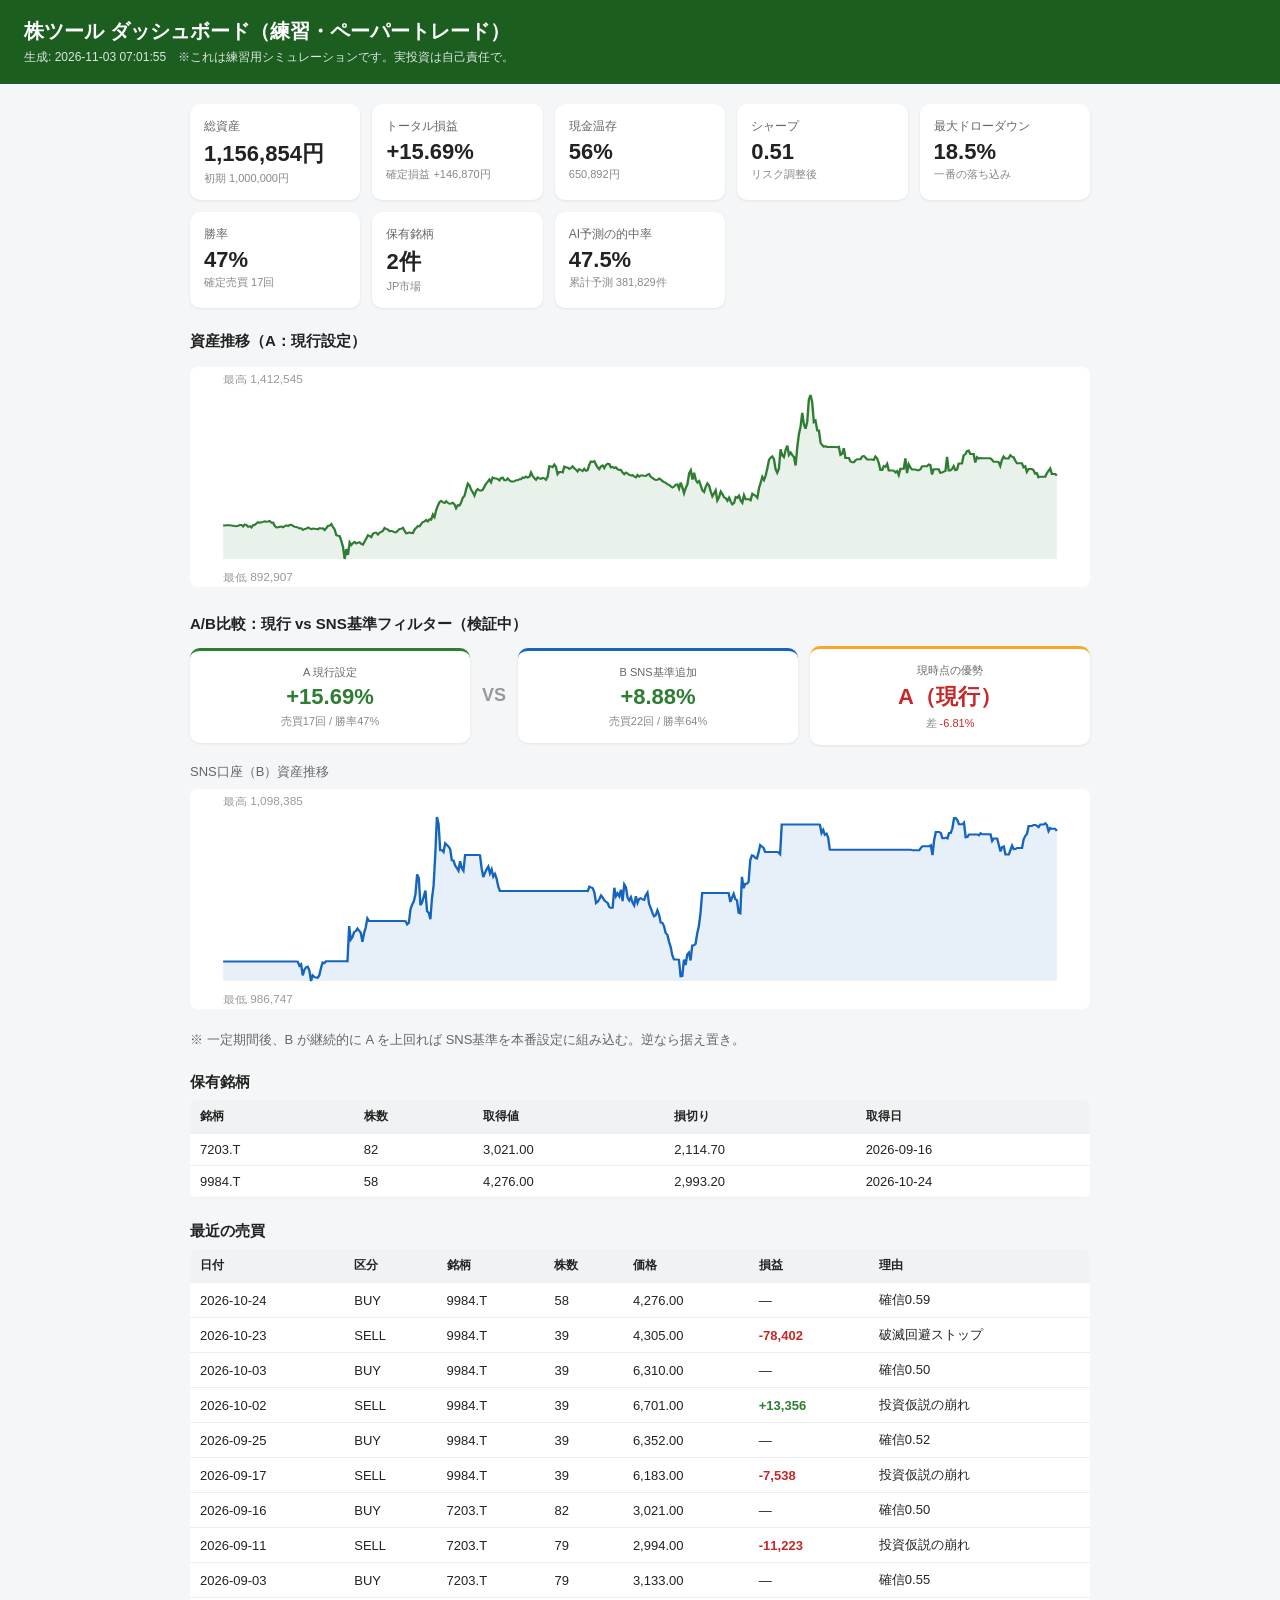
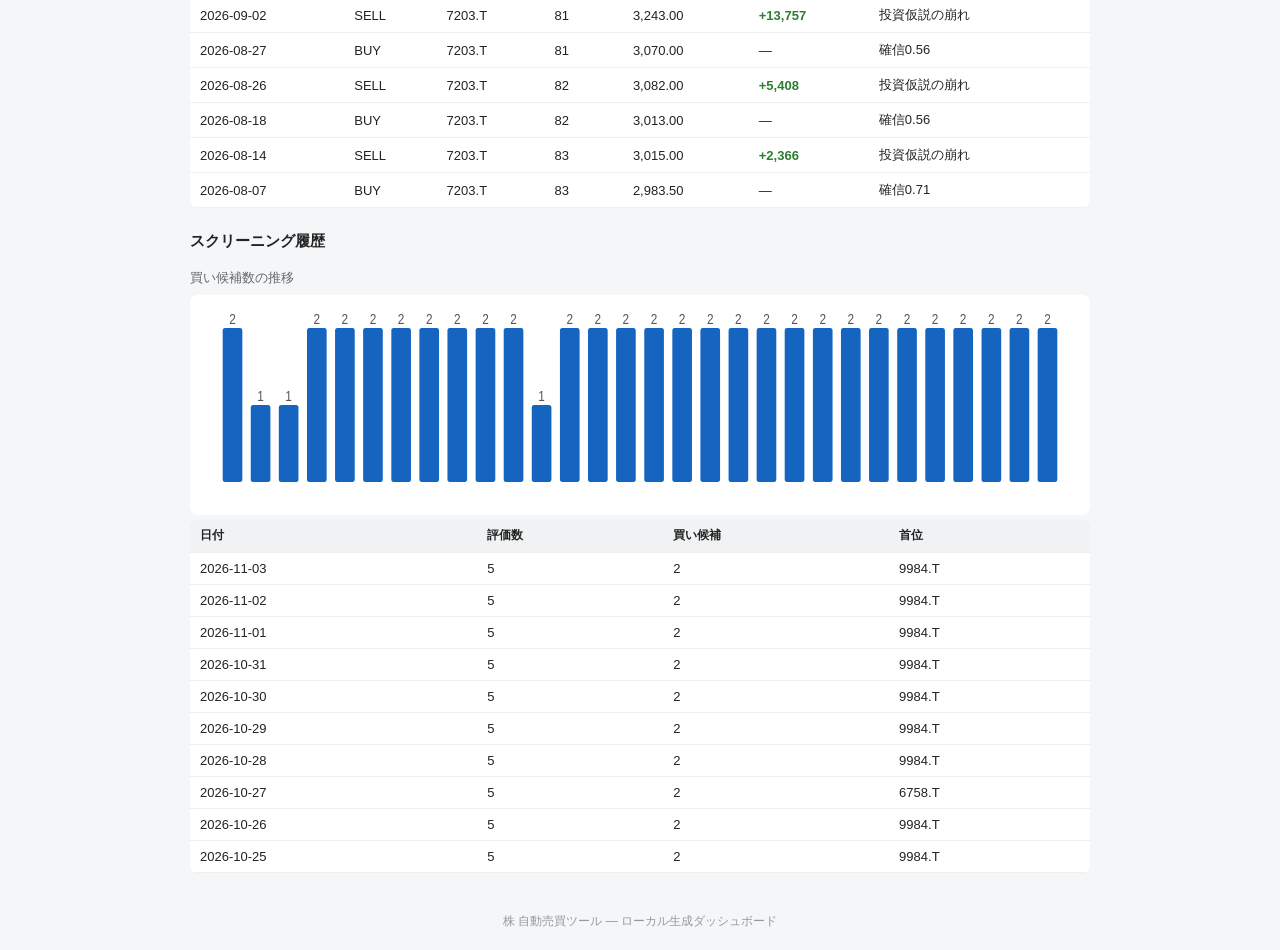
==== commit be9cc916: "update 2026-11-03" ====
--- a/yrekxlgf/index.html
+++ b/yrekxlgf/index.html
@@ -32,13 +32,13 @@
 </style></head>
 <body>
 <header><h1>株ツール ダッシュボード（練習・ペーパートレード）</h1>
-<div class="gen">生成: 2026-11-02 07:01:49　※これは練習用シミュレーションです。実投資は自己責任で。</div></header>
+<div class="gen">生成: 2026-11-03 07:01:55　※これは練習用シミュレーションです。実投資は自己責任で。</div></header>
 <main>
-  <div class="cards"><div class="card"><div class="t">総資産</div><div class="v">1,162,530円</div><div class="sub">初期 1,000,000円</div></div><div class="card"><div class="t">トータル損益</div><div class="v">+16.25%</div><div class="sub">確定損益 +146,870円</div></div><div class="card"><div class="t">現金温存</div><div class="v">56%</div><div class="sub">650,892円</div></div><div class="card"><div class="t">シャープ</div><div class="v">0.53</div><div class="sub">リスク調整後</div></div><div class="card"><div class="t">最大ドローダウン</div><div class="v">18.5%</div><div class="sub">一番の落ち込み</div></div><div class="card"><div class="t">勝率</div><div class="v">47%</div><div class="sub">確定売買 17回</div></div><div class="card"><div class="t">保有銘柄</div><div class="v">2件</div><div class="sub">JP市場</div></div><div class="card"><div class="t">AI予測の的中率</div><div class="v">47.5%</div><div class="sub">累計予測 379,389件</div></div></div>
+  <div class="cards"><div class="card"><div class="t">総資産</div><div class="v">1,156,854円</div><div class="sub">初期 1,000,000円</div></div><div class="card"><div class="t">トータル損益</div><div class="v">+15.69%</div><div class="sub">確定損益 +146,870円</div></div><div class="card"><div class="t">現金温存</div><div class="v">56%</div><div class="sub">650,892円</div></div><div class="card"><div class="t">シャープ</div><div class="v">0.51</div><div class="sub">リスク調整後</div></div><div class="card"><div class="t">最大ドローダウン</div><div class="v">18.5%</div><div class="sub">一番の落ち込み</div></div><div class="card"><div class="t">勝率</div><div class="v">47%</div><div class="sub">確定売買 17回</div></div><div class="card"><div class="t">保有銘柄</div><div class="v">2件</div><div class="sub">JP市場</div></div><div class="card"><div class="t">AI予測の的中率</div><div class="v">47.5%</div><div class="sub">累計予測 381,829件</div></div></div>
   <h2>資産推移（A：現行設定）</h2>
   <svg viewBox="0 0 760 220" class="chart" preserveAspectRatio="none">
-  <polygon points="28,192 28.0,158.2 29.4,158.5 30.8,158.3 32.2,158.3 33.6,158.2 35.0,158.5 36.4,158.7 37.9,159.0 39.3,159.2 40.7,158.8 42.1,158.1 43.5,158.1 44.9,159.4 46.3,157.5 47.7,158.1 49.1,159.8 50.5,159.2 51.9,160.4 53.3,158.2 54.8,157.8 56.2,156.5 57.6,155.2 59.0,155.7 60.4,155.2 61.8,154.9 63.2,154.4 64.6,154.7 66.0,154.5 67.4,153.9 68.8,155.8 70.2,155.6 71.6,159.0 73.1,160.5 74.5,160.2 75.9,159.8 77.3,159.5 78.7,160.2 80.1,159.1 81.5,158.4 82.9,159.1 84.3,157.9 85.7,157.7 87.1,158.9 88.5,159.8 90.0,159.9 91.4,160.7 92.8,161.4 94.2,161.2 95.6,163.0 97.0,162.0 98.4,161.6 99.8,160.4 101.2,161.4 102.6,162.1 104.0,161.6 105.4,161.8 106.8,161.9 108.3,162.3 109.7,161.1 111.1,161.4 112.5,161.3 113.9,163.0 115.3,161.1 116.7,158.9 118.1,158.6 119.5,157.1 120.9,160.0 122.3,162.3 123.7,168.3 125.2,168.7 126.6,169.1 128.0,174.1 129.4,180.0 130.8,192.0 132.2,182.1 133.6,188.0 135.0,175.4 136.4,178.1 137.8,176.2 139.2,174.9 140.6,176.5 142.0,175.7 143.5,175.2 144.9,176.9 146.3,177.6 147.7,174.7 149.1,171.6 150.5,168.2 151.9,169.1 153.3,170.1 154.7,166.7 156.1,165.8 157.5,165.7 158.9,167.5 160.4,165.7 161.8,164.8 163.2,163.9 164.6,161.0 166.0,161.8 167.4,162.6 168.8,164.1 170.2,163.9 171.6,164.4 173.0,165.3 174.4,165.2 175.8,163.6 177.2,161.9 178.7,161.8 180.1,160.7 181.5,163.8 182.9,166.3 184.3,166.1 185.7,165.3 187.1,166.1 188.5,166.2 189.9,162.6 191.3,160.8 192.7,159.1 194.1,159.3 195.6,157.0 197.0,155.0 198.4,154.4 199.8,153.0 201.2,154.4 202.6,152.4 204.0,152.8 205.4,147.5 206.8,150.0 208.2,142.9 209.6,138.6 211.0,135.1 212.4,133.8 213.9,135.3 215.3,136.0 216.7,134.3 218.1,135.7 219.5,136.7 220.9,136.5 222.3,135.8 223.7,137.2 225.1,141.2 226.5,138.2 227.9,138.5 229.3,135.7 230.8,130.8 232.2,128.9 233.6,122.2 235.0,116.6 236.4,118.5 237.8,122.7 239.2,125.4 240.6,128.6 242.0,124.0 243.4,122.0 244.8,123.4 246.2,123.6 247.6,122.7 249.1,119.8 250.5,116.8 251.9,114.8 253.3,112.5 254.7,115.3 256.1,110.5 257.5,111.3 258.9,111.5 260.3,112.0 261.7,113.4 263.1,110.9 264.5,110.7 266.0,113.2 267.4,113.3 268.8,111.4 270.2,113.3 271.6,114.4 273.0,114.4 274.4,114.2 275.8,113.2 277.2,113.2 278.6,112.2 280.0,112.3 281.4,110.5 282.8,110.9 284.3,109.6 285.7,110.5 287.1,109.8 288.5,105.5 289.9,109.1 291.3,111.1 292.7,112.8 294.1,110.4 295.5,111.3 296.9,111.9 298.3,110.9 299.7,111.3 301.2,112.7 302.6,109.8 304.0,99.2 305.4,99.4 306.8,100.1 308.2,97.5 309.6,99.9 311.0,107.2 312.4,105.1 313.8,105.1 315.2,105.5 316.6,99.5 318.0,100.4 319.5,100.5 320.9,101.9 322.3,101.0 323.7,99.3 325.1,101.3 326.5,102.6 327.9,104.4 329.3,102.2 330.7,103.0 332.1,104.1 333.5,101.8 334.9,103.8 336.4,103.2 337.8,98.1 339.2,94.5 340.6,94.9 342.0,94.2 343.4,97.5 344.8,100.5 346.2,102.2 347.6,99.4 349.0,98.4 350.4,101.0 351.8,98.0 353.2,96.7 354.7,96.9 356.1,100.4 357.5,99.8 358.9,101.0 360.3,100.3 361.7,102.2 363.1,102.9 364.5,102.8 365.9,105.4 367.3,107.2 368.7,105.5 370.1,106.4 371.6,107.9 373.0,108.5 374.4,108.2 375.8,109.5 377.2,110.3 378.6,107.9 380.0,109.6 381.4,108.5 382.8,108.4 384.2,108.8 385.6,108.9 387.0,107.7 388.4,107.0 389.9,109.9 391.3,110.9 392.7,112.1 394.1,113.0 395.5,112.7 396.9,111.5 398.3,112.6 399.7,114.2 401.1,115.1 402.5,115.9 403.9,117.4 405.3,117.8 406.8,119.2 408.2,120.5 409.6,119.5 411.0,117.6 412.4,117.4 413.8,121.5 415.2,115.4 416.6,120.6 418.0,126.2 419.4,121.1 420.8,117.4 422.2,106.4 423.6,103.3 425.1,112.6 426.5,105.7 427.9,112.9 429.3,115.6 430.7,114.0 432.1,118.5 433.5,123.6 434.9,125.1 436.3,119.7 437.7,116.4 439.1,118.4 440.5,124.3 442.0,129.3 443.4,126.5 444.8,123.3 446.2,133.4 447.6,130.4 449.0,124.6 450.4,127.0 451.8,130.3 453.2,131.3 454.6,133.8 456.0,130.7 457.4,134.7 458.8,137.4 460.3,136.1 461.7,130.0 463.1,130.8 464.5,128.6 465.9,133.6 467.3,135.8 468.7,128.2 470.1,132.2 471.5,132.2 472.9,132.2 474.3,133.3 475.7,126.7 477.2,127.9 478.6,128.9 480.0,130.8 481.4,121.0 482.8,115.8 484.2,109.9 485.6,113.0 487.0,108.5 488.4,101.5 489.8,93.1 491.2,90.7 492.6,89.4 494.0,92.1 495.5,102.2 496.9,105.8 498.3,101.6 499.7,82.2 501.1,88.2 502.5,90.1 503.9,82.9 505.3,78.6 506.7,88.0 508.1,85.6 509.5,88.1 510.9,89.9 512.4,98.5 513.8,80.4 515.2,67.2 516.6,59.6 518.0,45.9 519.4,57.3 520.8,61.8 522.2,54.9 523.6,32.5 525.0,28.0 526.4,35.2 527.8,55.0 529.2,53.6 530.7,63.4 532.1,63.4 533.5,76.0 534.9,78.1 536.3,79.7 537.7,79.1 539.1,80.1 540.5,80.1 541.9,80.1 543.3,80.1 544.7,80.1 546.1,80.1 547.6,80.2 549.0,79.8 550.4,87.9 551.8,86.9 553.2,81.2 554.6,91.0 556.0,91.1 557.4,91.1 558.8,94.6 560.2,95.2 561.6,95.2 563.0,93.3 564.4,92.3 565.9,92.3 567.3,92.3 568.7,89.6 570.1,88.9 571.5,90.6 572.9,92.4 574.3,92.4 575.7,92.5 577.1,92.5 578.5,93.0 579.9,89.5 581.3,91.2 582.8,96.1 584.2,103.0 585.6,103.0 587.0,99.0 588.4,99.8 589.8,96.8 591.2,103.4 592.6,103.4 594.0,103.4 595.4,103.6 596.8,105.4 598.2,104.0 599.6,108.1 601.1,101.8 602.5,101.8 603.9,101.8 605.3,91.4 606.7,106.1 608.1,97.3 609.5,100.5 610.9,102.4 612.3,102.4 613.7,102.4 615.1,103.2 616.5,103.2 618.0,102.3 619.4,99.2 620.8,99.3 622.2,99.3 623.6,99.3 625.0,97.4 626.4,97.9 627.8,107.5 629.2,102.3 630.6,102.2 632.0,102.2 633.4,102.2 634.8,105.8 636.3,105.6 637.7,104.6 639.1,104.0 640.5,89.8 641.9,103.5 643.3,103.5 644.7,102.0 646.1,99.1 647.5,103.2 648.9,102.7 650.3,96.4 651.7,96.4 653.2,96.4 654.6,88.3 656.0,87.3 657.4,84.1 658.8,83.6 660.2,86.9 661.6,86.9 663.0,86.9 664.4,95.5 665.8,90.1 667.2,91.5 668.6,91.0 670.0,91.3 671.5,91.3 672.9,91.3 674.3,91.3 675.7,91.3 677.1,91.3 678.5,92.7 679.9,94.7 681.3,94.7 682.7,94.7 684.1,95.0 685.5,98.9 686.9,93.1 688.4,89.6 689.8,91.4 691.2,91.4 692.6,91.4 694.0,88.2 695.4,89.7 696.8,90.3 698.2,93.6 699.6,96.3 701.0,96.3 702.4,96.3 703.8,96.3 705.2,100.4 706.7,99.2 708.1,104.9 709.5,102.1 710.9,102.1 712.3,102.1 713.7,103.1 715.1,106.7 716.5,106.1 717.9,110.3 719.3,109.7 720.7,109.8 722.1,109.8 723.6,109.7 725.0,106.2 726.4,103.7 727.8,101.5 729.2,106.9 730.6,106.9 732.0,106.9 732,192" fill="#2e7d32" opacity="0.10"/>
-  <polyline points="28.0,158.2 29.4,158.5 30.8,158.3 32.2,158.3 33.6,158.2 35.0,158.5 36.4,158.7 37.9,159.0 39.3,159.2 40.7,158.8 42.1,158.1 43.5,158.1 44.9,159.4 46.3,157.5 47.7,158.1 49.1,159.8 50.5,159.2 51.9,160.4 53.3,158.2 54.8,157.8 56.2,156.5 57.6,155.2 59.0,155.7 60.4,155.2 61.8,154.9 63.2,154.4 64.6,154.7 66.0,154.5 67.4,153.9 68.8,155.8 70.2,155.6 71.6,159.0 73.1,160.5 74.5,160.2 75.9,159.8 77.3,159.5 78.7,160.2 80.1,159.1 81.5,158.4 82.9,159.1 84.3,157.9 85.7,157.7 87.1,158.9 88.5,159.8 90.0,159.9 91.4,160.7 92.8,161.4 94.2,161.2 95.6,163.0 97.0,162.0 98.4,161.6 99.8,160.4 101.2,161.4 102.6,162.1 104.0,161.6 105.4,161.8 106.8,161.9 108.3,162.3 109.7,161.1 111.1,161.4 112.5,161.3 113.9,163.0 115.3,161.1 116.7,158.9 118.1,158.6 119.5,157.1 120.9,160.0 122.3,162.3 123.7,168.3 125.2,168.7 126.6,169.1 128.0,174.1 129.4,180.0 130.8,192.0 132.2,182.1 133.6,188.0 135.0,175.4 136.4,178.1 137.8,176.2 139.2,174.9 140.6,176.5 142.0,175.7 143.5,175.2 144.9,176.9 146.3,177.6 147.7,174.7 149.1,171.6 150.5,168.2 151.9,169.1 153.3,170.1 154.7,166.7 156.1,165.8 157.5,165.7 158.9,167.5 160.4,165.7 161.8,164.8 163.2,163.9 164.6,161.0 166.0,161.8 167.4,162.6 168.8,164.1 170.2,163.9 171.6,164.4 173.0,165.3 174.4,165.2 175.8,163.6 177.2,161.9 178.7,161.8 180.1,160.7 181.5,163.8 182.9,166.3 184.3,166.1 185.7,165.3 187.1,166.1 188.5,166.2 189.9,162.6 191.3,160.8 192.7,159.1 194.1,159.3 195.6,157.0 197.0,155.0 198.4,154.4 199.8,153.0 201.2,154.4 202.6,152.4 204.0,152.8 205.4,147.5 206.8,150.0 208.2,142.9 209.6,138.6 211.0,135.1 212.4,133.8 213.9,135.3 215.3,136.0 216.7,134.3 218.1,135.7 219.5,136.7 220.9,136.5 222.3,135.8 223.7,137.2 225.1,141.2 226.5,138.2 227.9,138.5 229.3,135.7 230.8,130.8 232.2,128.9 233.6,122.2 235.0,116.6 236.4,118.5 237.8,122.7 239.2,125.4 240.6,128.6 242.0,124.0 243.4,122.0 244.8,123.4 246.2,123.6 247.6,122.7 249.1,119.8 250.5,116.8 251.9,114.8 253.3,112.5 254.7,115.3 256.1,110.5 257.5,111.3 258.9,111.5 260.3,112.0 261.7,113.4 263.1,110.9 264.5,110.7 266.0,113.2 267.4,113.3 268.8,111.4 270.2,113.3 271.6,114.4 273.0,114.4 274.4,114.2 275.8,113.2 277.2,113.2 278.6,112.2 280.0,112.3 281.4,110.5 282.8,110.9 284.3,109.6 285.7,110.5 287.1,109.8 288.5,105.5 289.9,109.1 291.3,111.1 292.7,112.8 294.1,110.4 295.5,111.3 296.9,111.9 298.3,110.9 299.7,111.3 301.2,112.7 302.6,109.8 304.0,99.2 305.4,99.4 306.8,100.1 308.2,97.5 309.6,99.9 311.0,107.2 312.4,105.1 313.8,105.1 315.2,105.5 316.6,99.5 318.0,100.4 319.5,100.5 320.9,101.9 322.3,101.0 323.7,99.3 325.1,101.3 326.5,102.6 327.9,104.4 329.3,102.2 330.7,103.0 332.1,104.1 333.5,101.8 334.9,103.8 336.4,103.2 337.8,98.1 339.2,94.5 340.6,94.9 342.0,94.2 343.4,97.5 344.8,100.5 346.2,102.2 347.6,99.4 349.0,98.4 350.4,101.0 351.8,98.0 353.2,96.7 354.7,96.9 356.1,100.4 357.5,99.8 358.9,101.0 360.3,100.3 361.7,102.2 363.1,102.9 364.5,102.8 365.9,105.4 367.3,107.2 368.7,105.5 370.1,106.4 371.6,107.9 373.0,108.5 374.4,108.2 375.8,109.5 377.2,110.3 378.6,107.9 380.0,109.6 381.4,108.5 382.8,108.4 384.2,108.8 385.6,108.9 387.0,107.7 388.4,107.0 389.9,109.9 391.3,110.9 392.7,112.1 394.1,113.0 395.5,112.7 396.9,111.5 398.3,112.6 399.7,114.2 401.1,115.1 402.5,115.9 403.9,117.4 405.3,117.8 406.8,119.2 408.2,120.5 409.6,119.5 411.0,117.6 412.4,117.4 413.8,121.5 415.2,115.4 416.6,120.6 418.0,126.2 419.4,121.1 420.8,117.4 422.2,106.4 423.6,103.3 425.1,112.6 426.5,105.7 427.9,112.9 429.3,115.6 430.7,114.0 432.1,118.5 433.5,123.6 434.9,125.1 436.3,119.7 437.7,116.4 439.1,118.4 440.5,124.3 442.0,129.3 443.4,126.5 444.8,123.3 446.2,133.4 447.6,130.4 449.0,124.6 450.4,127.0 451.8,130.3 453.2,131.3 454.6,133.8 456.0,130.7 457.4,134.7 458.8,137.4 460.3,136.1 461.7,130.0 463.1,130.8 464.5,128.6 465.9,133.6 467.3,135.8 468.7,128.2 470.1,132.2 471.5,132.2 472.9,132.2 474.3,133.3 475.7,126.7 477.2,127.9 478.6,128.9 480.0,130.8 481.4,121.0 482.8,115.8 484.2,109.9 485.6,113.0 487.0,108.5 488.4,101.5 489.8,93.1 491.2,90.7 492.6,89.4 494.0,92.1 495.5,102.2 496.9,105.8 498.3,101.6 499.7,82.2 501.1,88.2 502.5,90.1 503.9,82.9 505.3,78.6 506.7,88.0 508.1,85.6 509.5,88.1 510.9,89.9 512.4,98.5 513.8,80.4 515.2,67.2 516.6,59.6 518.0,45.9 519.4,57.3 520.8,61.8 522.2,54.9 523.6,32.5 525.0,28.0 526.4,35.2 527.8,55.0 529.2,53.6 530.7,63.4 532.1,63.4 533.5,76.0 534.9,78.1 536.3,79.7 537.7,79.1 539.1,80.1 540.5,80.1 541.9,80.1 543.3,80.1 544.7,80.1 546.1,80.1 547.6,80.2 549.0,79.8 550.4,87.9 551.8,86.9 553.2,81.2 554.6,91.0 556.0,91.1 557.4,91.1 558.8,94.6 560.2,95.2 561.6,95.2 563.0,93.3 564.4,92.3 565.9,92.3 567.3,92.3 568.7,89.6 570.1,88.9 571.5,90.6 572.9,92.4 574.3,92.4 575.7,92.5 577.1,92.5 578.5,93.0 579.9,89.5 581.3,91.2 582.8,96.1 584.2,103.0 585.6,103.0 587.0,99.0 588.4,99.8 589.8,96.8 591.2,103.4 592.6,103.4 594.0,103.4 595.4,103.6 596.8,105.4 598.2,104.0 599.6,108.1 601.1,101.8 602.5,101.8 603.9,101.8 605.3,91.4 606.7,106.1 608.1,97.3 609.5,100.5 610.9,102.4 612.3,102.4 613.7,102.4 615.1,103.2 616.5,103.2 618.0,102.3 619.4,99.2 620.8,99.3 622.2,99.3 623.6,99.3 625.0,97.4 626.4,97.9 627.8,107.5 629.2,102.3 630.6,102.2 632.0,102.2 633.4,102.2 634.8,105.8 636.3,105.6 637.7,104.6 639.1,104.0 640.5,89.8 641.9,103.5 643.3,103.5 644.7,102.0 646.1,99.1 647.5,103.2 648.9,102.7 650.3,96.4 651.7,96.4 653.2,96.4 654.6,88.3 656.0,87.3 657.4,84.1 658.8,83.6 660.2,86.9 661.6,86.9 663.0,86.9 664.4,95.5 665.8,90.1 667.2,91.5 668.6,91.0 670.0,91.3 671.5,91.3 672.9,91.3 674.3,91.3 675.7,91.3 677.1,91.3 678.5,92.7 679.9,94.7 681.3,94.7 682.7,94.7 684.1,95.0 685.5,98.9 686.9,93.1 688.4,89.6 689.8,91.4 691.2,91.4 692.6,91.4 694.0,88.2 695.4,89.7 696.8,90.3 698.2,93.6 699.6,96.3 701.0,96.3 702.4,96.3 703.8,96.3 705.2,100.4 706.7,99.2 708.1,104.9 709.5,102.1 710.9,102.1 712.3,102.1 713.7,103.1 715.1,106.7 716.5,106.1 717.9,110.3 719.3,109.7 720.7,109.8 722.1,109.8 723.6,109.7 725.0,106.2 726.4,103.7 727.8,101.5 729.2,106.9 730.6,106.9 732.0,106.9" fill="none" stroke="#2e7d32" stroke-width="2"/>
+  <polygon points="28,192 28.0,158.2 29.4,158.5 30.8,158.3 32.2,158.3 33.6,158.2 35.0,158.5 36.4,158.7 37.8,159.0 39.2,159.2 40.6,158.8 42.1,158.1 43.5,158.1 44.9,159.4 46.3,157.5 47.7,158.1 49.1,159.8 50.5,159.2 51.9,160.4 53.3,158.2 54.7,157.8 56.1,156.5 57.5,155.2 58.9,155.7 60.3,155.2 61.7,154.9 63.1,154.4 64.5,154.7 65.9,154.5 67.3,153.9 68.8,155.8 70.2,155.6 71.6,159.0 73.0,160.5 74.4,160.2 75.8,159.8 77.2,159.5 78.6,160.2 80.0,159.1 81.4,158.4 82.8,159.1 84.2,157.9 85.6,157.7 87.0,158.9 88.4,159.8 89.8,159.9 91.2,160.7 92.6,161.4 94.0,161.2 95.4,163.0 96.9,162.0 98.3,161.6 99.7,160.4 101.1,161.4 102.5,162.1 103.9,161.6 105.3,161.8 106.7,161.9 108.1,162.3 109.5,161.1 110.9,161.4 112.3,161.3 113.7,163.0 115.1,161.1 116.5,158.9 117.9,158.6 119.3,157.1 120.7,160.0 122.1,162.3 123.6,168.3 125.0,168.7 126.4,169.1 127.8,174.1 129.2,180.0 130.6,192.0 132.0,182.1 133.4,188.0 134.8,175.4 136.2,178.1 137.6,176.2 139.0,174.9 140.4,176.5 141.8,175.7 143.2,175.2 144.6,176.9 146.0,177.6 147.4,174.7 148.8,171.6 150.3,168.2 151.7,169.1 153.1,170.1 154.5,166.7 155.9,165.8 157.3,165.7 158.7,167.5 160.1,165.7 161.5,164.8 162.9,163.9 164.3,161.0 165.7,161.8 167.1,162.6 168.5,164.1 169.9,163.9 171.3,164.4 172.7,165.3 174.1,165.2 175.5,163.6 177.0,161.9 178.4,161.8 179.8,160.7 181.2,163.8 182.6,166.3 184.0,166.1 185.4,165.3 186.8,166.1 188.2,166.2 189.6,162.6 191.0,160.8 192.4,159.1 193.8,159.3 195.2,157.0 196.6,155.0 198.0,154.4 199.4,153.0 200.8,154.4 202.2,152.4 203.6,152.8 205.1,147.5 206.5,150.0 207.9,142.9 209.3,138.6 210.7,135.1 212.1,133.8 213.5,135.3 214.9,136.0 216.3,134.3 217.7,135.7 219.1,136.7 220.5,136.5 221.9,135.8 223.3,137.2 224.7,141.2 226.1,138.2 227.5,138.5 228.9,135.7 230.3,130.8 231.8,128.9 233.2,122.2 234.6,116.6 236.0,118.5 237.4,122.7 238.8,125.4 240.2,128.6 241.6,124.0 243.0,122.0 244.4,123.4 245.8,123.6 247.2,122.7 248.6,119.8 250.0,116.8 251.4,114.8 252.8,112.5 254.2,115.3 255.6,110.5 257.0,111.3 258.5,111.5 259.9,112.0 261.3,113.4 262.7,110.9 264.1,110.7 265.5,113.2 266.9,113.3 268.3,111.4 269.7,113.3 271.1,114.4 272.5,114.4 273.9,114.2 275.3,113.2 276.7,113.2 278.1,112.2 279.5,112.3 280.9,110.5 282.3,110.9 283.7,109.6 285.1,110.5 286.6,109.8 288.0,105.5 289.4,109.1 290.8,111.1 292.2,112.8 293.6,110.4 295.0,111.3 296.4,111.9 297.8,110.9 299.2,111.3 300.6,112.7 302.0,109.8 303.4,99.2 304.8,99.4 306.2,100.1 307.6,97.5 309.0,99.9 310.4,107.2 311.8,105.1 313.3,105.1 314.7,105.5 316.1,99.5 317.5,100.4 318.9,100.5 320.3,101.9 321.7,101.0 323.1,99.3 324.5,101.3 325.9,102.6 327.3,104.4 328.7,102.2 330.1,103.0 331.5,104.1 332.9,101.8 334.3,103.8 335.7,103.2 337.1,98.1 338.5,94.5 340.0,94.9 341.4,94.2 342.8,97.5 344.2,100.5 345.6,102.2 347.0,99.4 348.4,98.4 349.8,101.0 351.2,98.0 352.6,96.7 354.0,96.9 355.4,100.4 356.8,99.8 358.2,101.0 359.6,100.3 361.0,102.2 362.4,102.9 363.8,102.8 365.2,105.4 366.7,107.2 368.1,105.5 369.5,106.4 370.9,107.9 372.3,108.5 373.7,108.2 375.1,109.5 376.5,110.3 377.9,107.9 379.3,109.6 380.7,108.5 382.1,108.4 383.5,108.8 384.9,108.9 386.3,107.7 387.7,107.0 389.1,109.9 390.5,110.9 391.9,112.1 393.3,113.0 394.8,112.7 396.2,111.5 397.6,112.6 399.0,114.2 400.4,115.1 401.8,115.9 403.2,117.4 404.6,117.8 406.0,119.2 407.4,120.5 408.8,119.5 410.2,117.6 411.6,117.4 413.0,121.5 414.4,115.4 415.8,120.6 417.2,126.2 418.6,121.1 420.0,117.4 421.5,106.4 422.9,103.3 424.3,112.6 425.7,105.7 427.1,112.9 428.5,115.6 429.9,114.0 431.3,118.5 432.7,123.6 434.1,125.1 435.5,119.7 436.9,116.4 438.3,118.4 439.7,124.3 441.1,129.3 442.5,126.5 443.9,123.3 445.3,133.4 446.7,130.4 448.2,124.6 449.6,127.0 451.0,130.3 452.4,131.3 453.8,133.8 455.2,130.7 456.6,134.7 458.0,137.4 459.4,136.1 460.8,130.0 462.2,130.8 463.6,128.6 465.0,133.6 466.4,135.8 467.8,128.2 469.2,132.2 470.6,132.2 472.0,132.2 473.4,133.3 474.9,126.7 476.3,127.9 477.7,128.9 479.1,130.8 480.5,121.0 481.9,115.8 483.3,109.9 484.7,113.0 486.1,108.5 487.5,101.5 488.9,93.1 490.3,90.7 491.7,89.4 493.1,92.1 494.5,102.2 495.9,105.8 497.3,101.6 498.7,82.2 500.1,88.2 501.5,90.1 503.0,82.9 504.4,78.6 505.8,88.0 507.2,85.6 508.6,88.1 510.0,89.9 511.4,98.5 512.8,80.4 514.2,67.2 515.6,59.6 517.0,45.9 518.4,57.3 519.8,61.8 521.2,54.9 522.6,32.5 524.0,28.0 525.4,35.2 526.8,55.0 528.2,53.6 529.7,63.4 531.1,63.4 532.5,76.0 533.9,78.1 535.3,79.7 536.7,79.1 538.1,80.1 539.5,80.1 540.9,80.1 542.3,80.1 543.7,80.1 545.1,80.1 546.5,80.2 547.9,79.8 549.3,87.9 550.7,86.9 552.1,81.2 553.5,91.0 554.9,91.1 556.4,91.1 557.8,94.6 559.2,95.2 560.6,95.2 562.0,93.3 563.4,92.3 564.8,92.3 566.2,92.3 567.6,89.6 569.0,88.9 570.4,90.6 571.8,92.4 573.2,92.4 574.6,92.5 576.0,92.5 577.4,93.0 578.8,89.5 580.2,91.2 581.6,96.1 583.0,103.0 584.5,103.0 585.9,99.0 587.3,99.8 588.7,96.8 590.1,103.4 591.5,103.4 592.9,103.4 594.3,103.6 595.7,105.4 597.1,104.0 598.5,108.1 599.9,101.8 601.3,101.8 602.7,101.8 604.1,91.4 605.5,106.1 606.9,97.3 608.3,100.5 609.7,102.4 611.2,102.4 612.6,102.4 614.0,103.2 615.4,103.2 616.8,102.3 618.2,99.2 619.6,99.3 621.0,99.3 622.4,99.3 623.8,97.4 625.2,97.9 626.6,107.5 628.0,102.3 629.4,102.2 630.8,102.2 632.2,102.2 633.6,105.8 635.0,105.6 636.4,104.6 637.9,104.0 639.3,89.8 640.7,103.5 642.1,103.5 643.5,102.0 644.9,99.1 646.3,103.2 647.7,102.7 649.1,96.4 650.5,96.4 651.9,96.4 653.3,88.3 654.7,87.3 656.1,84.1 657.5,83.6 658.9,86.9 660.3,86.9 661.7,86.9 663.1,95.5 664.6,90.1 666.0,91.5 667.4,91.0 668.8,91.3 670.2,91.3 671.6,91.3 673.0,91.3 674.4,91.3 675.8,91.3 677.2,92.7 678.6,94.7 680.0,94.7 681.4,94.7 682.8,95.0 684.2,98.9 685.6,93.1 687.0,89.6 688.4,91.4 689.8,91.4 691.2,91.4 692.7,88.2 694.1,89.7 695.5,90.3 696.9,93.6 698.3,96.3 699.7,96.3 701.1,96.3 702.5,96.3 703.9,100.4 705.3,99.2 706.7,104.9 708.1,102.1 709.5,102.1 710.9,102.1 712.3,103.1 713.7,106.7 715.1,106.1 716.5,110.3 717.9,109.7 719.4,109.8 720.8,109.8 722.2,109.7 723.6,106.2 725.0,103.7 726.4,101.5 727.8,106.9 729.2,106.9 730.6,106.9 732.0,108.7 732,192" fill="#2e7d32" opacity="0.10"/>
+  <polyline points="28.0,158.2 29.4,158.5 30.8,158.3 32.2,158.3 33.6,158.2 35.0,158.5 36.4,158.7 37.8,159.0 39.2,159.2 40.6,158.8 42.1,158.1 43.5,158.1 44.9,159.4 46.3,157.5 47.7,158.1 49.1,159.8 50.5,159.2 51.9,160.4 53.3,158.2 54.7,157.8 56.1,156.5 57.5,155.2 58.9,155.7 60.3,155.2 61.7,154.9 63.1,154.4 64.5,154.7 65.9,154.5 67.3,153.9 68.8,155.8 70.2,155.6 71.6,159.0 73.0,160.5 74.4,160.2 75.8,159.8 77.2,159.5 78.6,160.2 80.0,159.1 81.4,158.4 82.8,159.1 84.2,157.9 85.6,157.7 87.0,158.9 88.4,159.8 89.8,159.9 91.2,160.7 92.6,161.4 94.0,161.2 95.4,163.0 96.9,162.0 98.3,161.6 99.7,160.4 101.1,161.4 102.5,162.1 103.9,161.6 105.3,161.8 106.7,161.9 108.1,162.3 109.5,161.1 110.9,161.4 112.3,161.3 113.7,163.0 115.1,161.1 116.5,158.9 117.9,158.6 119.3,157.1 120.7,160.0 122.1,162.3 123.6,168.3 125.0,168.7 126.4,169.1 127.8,174.1 129.2,180.0 130.6,192.0 132.0,182.1 133.4,188.0 134.8,175.4 136.2,178.1 137.6,176.2 139.0,174.9 140.4,176.5 141.8,175.7 143.2,175.2 144.6,176.9 146.0,177.6 147.4,174.7 148.8,171.6 150.3,168.2 151.7,169.1 153.1,170.1 154.5,166.7 155.9,165.8 157.3,165.7 158.7,167.5 160.1,165.7 161.5,164.8 162.9,163.9 164.3,161.0 165.7,161.8 167.1,162.6 168.5,164.1 169.9,163.9 171.3,164.4 172.7,165.3 174.1,165.2 175.5,163.6 177.0,161.9 178.4,161.8 179.8,160.7 181.2,163.8 182.6,166.3 184.0,166.1 185.4,165.3 186.8,166.1 188.2,166.2 189.6,162.6 191.0,160.8 192.4,159.1 193.8,159.3 195.2,157.0 196.6,155.0 198.0,154.4 199.4,153.0 200.8,154.4 202.2,152.4 203.6,152.8 205.1,147.5 206.5,150.0 207.9,142.9 209.3,138.6 210.7,135.1 212.1,133.8 213.5,135.3 214.9,136.0 216.3,134.3 217.7,135.7 219.1,136.7 220.5,136.5 221.9,135.8 223.3,137.2 224.7,141.2 226.1,138.2 227.5,138.5 228.9,135.7 230.3,130.8 231.8,128.9 233.2,122.2 234.6,116.6 236.0,118.5 237.4,122.7 238.8,125.4 240.2,128.6 241.6,124.0 243.0,122.0 244.4,123.4 245.8,123.6 247.2,122.7 248.6,119.8 250.0,116.8 251.4,114.8 252.8,112.5 254.2,115.3 255.6,110.5 257.0,111.3 258.5,111.5 259.9,112.0 261.3,113.4 262.7,110.9 264.1,110.7 265.5,113.2 266.9,113.3 268.3,111.4 269.7,113.3 271.1,114.4 272.5,114.4 273.9,114.2 275.3,113.2 276.7,113.2 278.1,112.2 279.5,112.3 280.9,110.5 282.3,110.9 283.7,109.6 285.1,110.5 286.6,109.8 288.0,105.5 289.4,109.1 290.8,111.1 292.2,112.8 293.6,110.4 295.0,111.3 296.4,111.9 297.8,110.9 299.2,111.3 300.6,112.7 302.0,109.8 303.4,99.2 304.8,99.4 306.2,100.1 307.6,97.5 309.0,99.9 310.4,107.2 311.8,105.1 313.3,105.1 314.7,105.5 316.1,99.5 317.5,100.4 318.9,100.5 320.3,101.9 321.7,101.0 323.1,99.3 324.5,101.3 325.9,102.6 327.3,104.4 328.7,102.2 330.1,103.0 331.5,104.1 332.9,101.8 334.3,103.8 335.7,103.2 337.1,98.1 338.5,94.5 340.0,94.9 341.4,94.2 342.8,97.5 344.2,100.5 345.6,102.2 347.0,99.4 348.4,98.4 349.8,101.0 351.2,98.0 352.6,96.7 354.0,96.9 355.4,100.4 356.8,99.8 358.2,101.0 359.6,100.3 361.0,102.2 362.4,102.9 363.8,102.8 365.2,105.4 366.7,107.2 368.1,105.5 369.5,106.4 370.9,107.9 372.3,108.5 373.7,108.2 375.1,109.5 376.5,110.3 377.9,107.9 379.3,109.6 380.7,108.5 382.1,108.4 383.5,108.8 384.9,108.9 386.3,107.7 387.7,107.0 389.1,109.9 390.5,110.9 391.9,112.1 393.3,113.0 394.8,112.7 396.2,111.5 397.6,112.6 399.0,114.2 400.4,115.1 401.8,115.9 403.2,117.4 404.6,117.8 406.0,119.2 407.4,120.5 408.8,119.5 410.2,117.6 411.6,117.4 413.0,121.5 414.4,115.4 415.8,120.6 417.2,126.2 418.6,121.1 420.0,117.4 421.5,106.4 422.9,103.3 424.3,112.6 425.7,105.7 427.1,112.9 428.5,115.6 429.9,114.0 431.3,118.5 432.7,123.6 434.1,125.1 435.5,119.7 436.9,116.4 438.3,118.4 439.7,124.3 441.1,129.3 442.5,126.5 443.9,123.3 445.3,133.4 446.7,130.4 448.2,124.6 449.6,127.0 451.0,130.3 452.4,131.3 453.8,133.8 455.2,130.7 456.6,134.7 458.0,137.4 459.4,136.1 460.8,130.0 462.2,130.8 463.6,128.6 465.0,133.6 466.4,135.8 467.8,128.2 469.2,132.2 470.6,132.2 472.0,132.2 473.4,133.3 474.9,126.7 476.3,127.9 477.7,128.9 479.1,130.8 480.5,121.0 481.9,115.8 483.3,109.9 484.7,113.0 486.1,108.5 487.5,101.5 488.9,93.1 490.3,90.7 491.7,89.4 493.1,92.1 494.5,102.2 495.9,105.8 497.3,101.6 498.7,82.2 500.1,88.2 501.5,90.1 503.0,82.9 504.4,78.6 505.8,88.0 507.2,85.6 508.6,88.1 510.0,89.9 511.4,98.5 512.8,80.4 514.2,67.2 515.6,59.6 517.0,45.9 518.4,57.3 519.8,61.8 521.2,54.9 522.6,32.5 524.0,28.0 525.4,35.2 526.8,55.0 528.2,53.6 529.7,63.4 531.1,63.4 532.5,76.0 533.9,78.1 535.3,79.7 536.7,79.1 538.1,80.1 539.5,80.1 540.9,80.1 542.3,80.1 543.7,80.1 545.1,80.1 546.5,80.2 547.9,79.8 549.3,87.9 550.7,86.9 552.1,81.2 553.5,91.0 554.9,91.1 556.4,91.1 557.8,94.6 559.2,95.2 560.6,95.2 562.0,93.3 563.4,92.3 564.8,92.3 566.2,92.3 567.6,89.6 569.0,88.9 570.4,90.6 571.8,92.4 573.2,92.4 574.6,92.5 576.0,92.5 577.4,93.0 578.8,89.5 580.2,91.2 581.6,96.1 583.0,103.0 584.5,103.0 585.9,99.0 587.3,99.8 588.7,96.8 590.1,103.4 591.5,103.4 592.9,103.4 594.3,103.6 595.7,105.4 597.1,104.0 598.5,108.1 599.9,101.8 601.3,101.8 602.7,101.8 604.1,91.4 605.5,106.1 606.9,97.3 608.3,100.5 609.7,102.4 611.2,102.4 612.6,102.4 614.0,103.2 615.4,103.2 616.8,102.3 618.2,99.2 619.6,99.3 621.0,99.3 622.4,99.3 623.8,97.4 625.2,97.9 626.6,107.5 628.0,102.3 629.4,102.2 630.8,102.2 632.2,102.2 633.6,105.8 635.0,105.6 636.4,104.6 637.9,104.0 639.3,89.8 640.7,103.5 642.1,103.5 643.5,102.0 644.9,99.1 646.3,103.2 647.7,102.7 649.1,96.4 650.5,96.4 651.9,96.4 653.3,88.3 654.7,87.3 656.1,84.1 657.5,83.6 658.9,86.9 660.3,86.9 661.7,86.9 663.1,95.5 664.6,90.1 666.0,91.5 667.4,91.0 668.8,91.3 670.2,91.3 671.6,91.3 673.0,91.3 674.4,91.3 675.8,91.3 677.2,92.7 678.6,94.7 680.0,94.7 681.4,94.7 682.8,95.0 684.2,98.9 685.6,93.1 687.0,89.6 688.4,91.4 689.8,91.4 691.2,91.4 692.7,88.2 694.1,89.7 695.5,90.3 696.9,93.6 698.3,96.3 699.7,96.3 701.1,96.3 702.5,96.3 703.9,100.4 705.3,99.2 706.7,104.9 708.1,102.1 709.5,102.1 710.9,102.1 712.3,103.1 713.7,106.7 715.1,106.1 716.5,110.3 717.9,109.7 719.4,109.8 720.8,109.8 722.2,109.7 723.6,106.2 725.0,103.7 726.4,101.5 727.8,106.9 729.2,106.9 730.6,106.9 732.0,108.7" fill="none" stroke="#2e7d32" stroke-width="2"/>
   <text x="28" y="16" class="axis">最高 1,412,545</text>
   <text x="28" y="214" class="axis">最低 892,907</text>
 </svg>
@@ -47,24 +47,24 @@
 <div class="ab-banner">
   <div class="ab-box ab-a">
     <div class="ab-lbl">A 現行設定</div>
-    <div class="ab-ret pos">+16.25%</div>
+    <div class="ab-ret pos">+15.69%</div>
     <div class="ab-sub">売買17回 / 勝率47%</div>
   </div>
   <div class="ab-vs">VS</div>
   <div class="ab-box ab-b">
     <div class="ab-lbl">B SNS基準追加</div>
-    <div class="ab-ret pos">+9.03%</div>
+    <div class="ab-ret pos">+8.88%</div>
     <div class="ab-sub">売買22回 / 勝率64%</div>
   </div>
   <div class="ab-box ab-winner">
     <div class="ab-lbl">現時点の優勢</div>
     <div class="ab-ret" style="color:#c62828">A（現行）</div>
-    <div class="ab-sub">差 <span style="color:#c62828">-7.22%</span></div>
+    <div class="ab-sub">差 <span style="color:#c62828">-6.81%</span></div>
   </div>
 </div>
 <div class="muted">SNS口座（B）資産推移</div><svg viewBox="0 0 760 220" class="chart" preserveAspectRatio="none">
-  <polygon points="28,192 28.0,172.5 29.4,172.5 30.8,172.5 32.2,172.5 33.6,172.5 35.0,172.5 36.4,172.5 37.8,172.5 39.2,172.5 40.6,172.5 42.0,172.5 43.4,172.5 44.8,172.5 46.2,172.5 47.6,172.5 49.0,172.5 50.4,172.5 51.8,172.5 53.2,172.5 54.6,172.5 56.0,172.5 57.5,172.5 58.9,172.5 60.3,172.5 61.7,172.5 63.1,172.5 64.5,172.5 65.9,172.5 67.3,172.5 68.7,172.5 70.1,172.5 71.5,172.5 72.9,172.5 74.3,172.5 75.7,172.5 77.1,172.5 78.5,172.5 79.9,172.5 81.3,172.5 82.7,172.5 84.1,172.5 85.5,172.5 86.9,172.5 88.3,172.5 89.7,172.5 91.1,172.7 92.5,176.8 93.9,175.3 95.3,186.4 96.7,180.7 98.1,178.2 99.5,177.6 100.9,181.6 102.3,192.0 103.7,186.4 105.1,188.0 106.5,188.6 107.9,188.8 109.3,186.3 110.7,178.9 112.1,173.4 113.5,174.2 114.9,172.3 116.4,172.3 117.8,172.3 119.2,172.3 120.6,172.3 122.0,172.3 123.4,172.3 124.8,172.3 126.2,172.3 127.6,172.3 129.0,172.3 130.4,172.3 131.8,172.3 133.2,172.4 134.6,137.1 136.0,150.5 137.4,148.1 138.8,142.9 140.2,142.3 141.6,139.5 143.0,141.7 144.4,143.6 145.8,152.8 147.2,144.2 148.6,138.2 150.0,129.3 151.4,131.9 152.8,131.9 154.2,131.9 155.6,131.9 157.0,131.9 158.4,131.9 159.8,131.9 161.2,131.9 162.6,131.9 164.0,131.9 165.4,131.9 166.8,131.9 168.2,131.9 169.6,131.9 171.0,131.9 172.4,131.9 173.8,131.9 175.3,131.9 176.7,131.9 178.1,131.9 179.5,131.9 180.9,131.9 182.3,132.1 183.7,135.4 185.1,133.8 186.5,120.3 187.9,115.6 189.3,112.5 190.7,105.2 192.1,85.3 193.5,89.0 194.9,116.3 196.3,113.4 197.7,107.4 199.1,101.6 200.5,122.3 201.9,123.8 203.3,130.2 204.7,109.8 206.1,96.4 207.5,66.3 208.9,28.0 210.3,35.0 211.7,61.2 213.1,61.2 214.5,63.0 215.9,54.2 217.3,55.8 218.7,57.5 220.1,60.1 221.5,71.4 222.9,71.5 224.3,76.6 225.7,79.0 227.1,81.7 228.5,72.1 229.9,79.1 231.3,81.8 232.7,66.1 234.2,66.1 235.6,66.1 237.0,66.1 238.4,66.1 239.8,66.1 241.2,66.1 242.6,66.1 244.0,66.1 245.4,66.3 246.8,79.7 248.2,88.1 249.6,83.8 251.0,80.2 252.4,77.5 253.8,84.4 255.2,80.4 256.6,87.7 258.0,84.9 259.4,89.6 260.8,97.6 262.2,102.0 263.6,102.0 265.0,102.0 266.4,102.0 267.8,102.0 269.2,102.0 270.6,102.0 272.0,102.0 273.4,102.0 274.8,102.0 276.2,102.0 277.6,102.0 279.0,102.0 280.4,102.0 281.8,102.0 283.2,102.0 284.6,102.0 286.0,102.0 287.4,102.0 288.8,102.0 290.2,102.0 291.6,102.0 293.1,102.0 294.5,102.0 295.9,102.0 297.3,102.0 298.7,102.0 300.1,102.0 301.5,102.0 302.9,102.0 304.3,102.0 305.7,102.0 307.1,102.0 308.5,102.0 309.9,102.0 311.3,102.0 312.7,102.0 314.1,102.0 315.5,102.0 316.9,102.0 318.3,102.0 319.7,102.0 321.1,102.0 322.5,102.0 323.9,102.0 325.3,102.0 326.7,102.0 328.1,102.0 329.5,102.0 330.9,102.0 332.3,102.0 333.7,102.0 335.1,102.0 336.5,102.1 337.9,97.5 339.3,98.5 340.7,99.2 342.1,103.5 343.5,114.1 344.9,112.7 346.3,110.2 347.7,106.5 349.1,108.6 350.5,111.5 352.0,112.8 353.4,113.9 354.8,118.0 356.2,119.0 357.6,118.7 359.0,98.7 360.4,107.3 361.8,104.4 363.2,107.4 364.6,100.6 366.0,112.2 367.4,95.4 368.8,98.1 370.2,108.7 371.6,111.5 373.0,108.2 374.4,113.6 375.8,116.5 377.2,107.1 378.6,113.9 380.0,109.7 381.4,109.2 382.8,110.5 384.2,111.0 385.6,106.2 387.0,103.5 388.4,115.1 389.8,119.1 391.2,123.8 392.6,127.3 394.0,126.2 395.4,121.3 396.8,125.8 398.2,133.6 399.6,133.8 401.0,137.2 402.4,144.1 403.8,145.7 405.2,152.4 406.6,157.9 408.0,166.3 409.5,170.6 410.9,170.6 412.3,170.6 413.7,170.8 415.1,187.4 416.5,187.1 417.9,170.6 419.3,176.0 420.7,165.4 422.1,163.5 423.5,171.5 424.9,156.4 426.3,156.3 427.7,155.0 429.1,144.4 430.5,137.3 431.9,123.8 433.3,104.1 434.7,104.1 436.1,104.1 437.5,104.1 438.9,104.1 440.3,104.1 441.7,104.1 443.1,104.1 444.5,104.1 445.9,104.1 447.3,104.1 448.7,104.1 450.1,104.1 451.5,104.1 452.9,104.1 454.3,104.1 455.7,104.2 457.1,113.0 458.5,108.6 459.9,104.8 461.3,110.1 462.7,111.3 464.1,123.8 465.5,124.4 466.9,87.8 468.4,99.2 469.8,94.7 471.2,94.8 472.6,92.9 474.0,71.2 475.4,66.3 476.8,66.9 478.2,68.9 479.6,69.5 481.0,63.6 482.4,56.1 483.8,57.5 485.2,58.7 486.6,63.1 488.0,63.1 489.4,63.1 490.8,63.1 492.2,63.1 493.6,63.1 495.0,63.1 496.4,63.1 497.8,63.3 499.2,65.2 500.6,35.4 502.0,35.4 503.4,35.4 504.8,35.4 506.2,35.4 507.6,35.4 509.0,35.4 510.4,35.4 511.8,35.4 513.2,35.4 514.6,35.4 516.0,35.4 517.4,35.4 518.8,35.4 520.2,35.4 521.6,35.4 523.0,35.4 524.4,35.4 525.8,35.4 527.3,35.4 528.7,35.4 530.1,35.4 531.5,35.4 532.9,35.6 534.3,44.0 535.7,40.9 537.1,45.8 538.5,44.6 539.9,48.6 541.3,60.5 542.7,60.7 544.1,60.7 545.5,60.7 546.9,60.7 548.3,60.7 549.7,60.7 551.1,60.7 552.5,60.7 553.9,60.7 555.3,60.7 556.7,60.7 558.1,60.7 559.5,60.7 560.9,60.7 562.3,60.7 563.7,60.7 565.1,60.7 566.5,60.7 567.9,60.7 569.3,60.7 570.7,60.7 572.1,60.7 573.5,60.7 574.9,60.7 576.3,60.7 577.7,60.7 579.1,60.7 580.5,60.7 581.9,60.7 583.3,60.7 584.7,60.7 586.2,60.7 587.6,60.7 589.0,60.7 590.4,60.7 591.8,60.7 593.2,60.7 594.6,60.7 596.0,60.7 597.4,60.7 598.8,60.7 600.2,60.7 601.6,60.7 603.0,60.7 604.4,60.7 605.8,60.7 607.2,60.7 608.6,60.7 610.0,60.7 611.4,61.3 612.8,61.3 614.2,61.3 615.6,61.2 617.0,61.2 618.4,58.9 619.8,57.2 621.2,57.2 622.6,57.2 624.0,57.2 625.4,57.2 626.8,56.3 628.2,66.1 629.6,51.0 631.0,43.1 632.4,43.1 633.8,43.1 635.2,43.9 636.6,49.3 638.0,49.3 639.4,48.6 640.8,49.4 642.2,44.0 643.6,44.0 645.1,39.2 646.5,29.1 647.9,29.1 649.3,31.1 650.7,35.3 652.1,35.3 653.5,35.3 654.9,33.5 656.3,48.3 657.7,48.0 659.1,45.5 660.5,45.5 661.9,45.5 663.3,45.5 664.7,45.5 666.1,45.5 667.5,46.3 668.9,44.2 670.3,45.2 671.7,45.2 673.1,45.2 674.5,45.2 675.9,45.2 677.3,45.2 678.7,52.0 680.1,49.5 681.5,49.5 682.9,49.5 684.3,55.9 685.7,62.5 687.1,57.9 688.5,57.3 689.9,65.5 691.3,65.5 692.7,65.5 694.1,61.1 695.5,56.6 696.9,60.2 698.3,60.1 699.7,59.0 701.1,59.0 702.5,59.0 704.0,59.0 705.4,50.2 706.8,46.9 708.2,44.8 709.6,36.9 711.0,36.9 712.4,36.9 713.8,36.0 715.2,36.0 716.6,36.9 718.0,38.1 719.4,35.6 720.8,35.6 722.2,35.6 723.6,34.2 725.0,36.0 726.4,42.1 727.8,39.0 729.2,39.8 730.6,39.8 732.0,39.8 732,192" fill="#1565c0" opacity="0.10"/>
-  <polyline points="28.0,172.5 29.4,172.5 30.8,172.5 32.2,172.5 33.6,172.5 35.0,172.5 36.4,172.5 37.8,172.5 39.2,172.5 40.6,172.5 42.0,172.5 43.4,172.5 44.8,172.5 46.2,172.5 47.6,172.5 49.0,172.5 50.4,172.5 51.8,172.5 53.2,172.5 54.6,172.5 56.0,172.5 57.5,172.5 58.9,172.5 60.3,172.5 61.7,172.5 63.1,172.5 64.5,172.5 65.9,172.5 67.3,172.5 68.7,172.5 70.1,172.5 71.5,172.5 72.9,172.5 74.3,172.5 75.7,172.5 77.1,172.5 78.5,172.5 79.9,172.5 81.3,172.5 82.7,172.5 84.1,172.5 85.5,172.5 86.9,172.5 88.3,172.5 89.7,172.5 91.1,172.7 92.5,176.8 93.9,175.3 95.3,186.4 96.7,180.7 98.1,178.2 99.5,177.6 100.9,181.6 102.3,192.0 103.7,186.4 105.1,188.0 106.5,188.6 107.9,188.8 109.3,186.3 110.7,178.9 112.1,173.4 113.5,174.2 114.9,172.3 116.4,172.3 117.8,172.3 119.2,172.3 120.6,172.3 122.0,172.3 123.4,172.3 124.8,172.3 126.2,172.3 127.6,172.3 129.0,172.3 130.4,172.3 131.8,172.3 133.2,172.4 134.6,137.1 136.0,150.5 137.4,148.1 138.8,142.9 140.2,142.3 141.6,139.5 143.0,141.7 144.4,143.6 145.8,152.8 147.2,144.2 148.6,138.2 150.0,129.3 151.4,131.9 152.8,131.9 154.2,131.9 155.6,131.9 157.0,131.9 158.4,131.9 159.8,131.9 161.2,131.9 162.6,131.9 164.0,131.9 165.4,131.9 166.8,131.9 168.2,131.9 169.6,131.9 171.0,131.9 172.4,131.9 173.8,131.9 175.3,131.9 176.7,131.9 178.1,131.9 179.5,131.9 180.9,131.9 182.3,132.1 183.7,135.4 185.1,133.8 186.5,120.3 187.9,115.6 189.3,112.5 190.7,105.2 192.1,85.3 193.5,89.0 194.9,116.3 196.3,113.4 197.7,107.4 199.1,101.6 200.5,122.3 201.9,123.8 203.3,130.2 204.7,109.8 206.1,96.4 207.5,66.3 208.9,28.0 210.3,35.0 211.7,61.2 213.1,61.2 214.5,63.0 215.9,54.2 217.3,55.8 218.7,57.5 220.1,60.1 221.5,71.4 222.9,71.5 224.3,76.6 225.7,79.0 227.1,81.7 228.5,72.1 229.9,79.1 231.3,81.8 232.7,66.1 234.2,66.1 235.6,66.1 237.0,66.1 238.4,66.1 239.8,66.1 241.2,66.1 242.6,66.1 244.0,66.1 245.4,66.3 246.8,79.7 248.2,88.1 249.6,83.8 251.0,80.2 252.4,77.5 253.8,84.4 255.2,80.4 256.6,87.7 258.0,84.9 259.4,89.6 260.8,97.6 262.2,102.0 263.6,102.0 265.0,102.0 266.4,102.0 267.8,102.0 269.2,102.0 270.6,102.0 272.0,102.0 273.4,102.0 274.8,102.0 276.2,102.0 277.6,102.0 279.0,102.0 280.4,102.0 281.8,102.0 283.2,102.0 284.6,102.0 286.0,102.0 287.4,102.0 288.8,102.0 290.2,102.0 291.6,102.0 293.1,102.0 294.5,102.0 295.9,102.0 297.3,102.0 298.7,102.0 300.1,102.0 301.5,102.0 302.9,102.0 304.3,102.0 305.7,102.0 307.1,102.0 308.5,102.0 309.9,102.0 311.3,102.0 312.7,102.0 314.1,102.0 315.5,102.0 316.9,102.0 318.3,102.0 319.7,102.0 321.1,102.0 322.5,102.0 323.9,102.0 325.3,102.0 326.7,102.0 328.1,102.0 329.5,102.0 330.9,102.0 332.3,102.0 333.7,102.0 335.1,102.0 336.5,102.1 337.9,97.5 339.3,98.5 340.7,99.2 342.1,103.5 343.5,114.1 344.9,112.7 346.3,110.2 347.7,106.5 349.1,108.6 350.5,111.5 352.0,112.8 353.4,113.9 354.8,118.0 356.2,119.0 357.6,118.7 359.0,98.7 360.4,107.3 361.8,104.4 363.2,107.4 364.6,100.6 366.0,112.2 367.4,95.4 368.8,98.1 370.2,108.7 371.6,111.5 373.0,108.2 374.4,113.6 375.8,116.5 377.2,107.1 378.6,113.9 380.0,109.7 381.4,109.2 382.8,110.5 384.2,111.0 385.6,106.2 387.0,103.5 388.4,115.1 389.8,119.1 391.2,123.8 392.6,127.3 394.0,126.2 395.4,121.3 396.8,125.8 398.2,133.6 399.6,133.8 401.0,137.2 402.4,144.1 403.8,145.7 405.2,152.4 406.6,157.9 408.0,166.3 409.5,170.6 410.9,170.6 412.3,170.6 413.7,170.8 415.1,187.4 416.5,187.1 417.9,170.6 419.3,176.0 420.7,165.4 422.1,163.5 423.5,171.5 424.9,156.4 426.3,156.3 427.7,155.0 429.1,144.4 430.5,137.3 431.9,123.8 433.3,104.1 434.7,104.1 436.1,104.1 437.5,104.1 438.9,104.1 440.3,104.1 441.7,104.1 443.1,104.1 444.5,104.1 445.9,104.1 447.3,104.1 448.7,104.1 450.1,104.1 451.5,104.1 452.9,104.1 454.3,104.1 455.7,104.2 457.1,113.0 458.5,108.6 459.9,104.8 461.3,110.1 462.7,111.3 464.1,123.8 465.5,124.4 466.9,87.8 468.4,99.2 469.8,94.7 471.2,94.8 472.6,92.9 474.0,71.2 475.4,66.3 476.8,66.9 478.2,68.9 479.6,69.5 481.0,63.6 482.4,56.1 483.8,57.5 485.2,58.7 486.6,63.1 488.0,63.1 489.4,63.1 490.8,63.1 492.2,63.1 493.6,63.1 495.0,63.1 496.4,63.1 497.8,63.3 499.2,65.2 500.6,35.4 502.0,35.4 503.4,35.4 504.8,35.4 506.2,35.4 507.6,35.4 509.0,35.4 510.4,35.4 511.8,35.4 513.2,35.4 514.6,35.4 516.0,35.4 517.4,35.4 518.8,35.4 520.2,35.4 521.6,35.4 523.0,35.4 524.4,35.4 525.8,35.4 527.3,35.4 528.7,35.4 530.1,35.4 531.5,35.4 532.9,35.6 534.3,44.0 535.7,40.9 537.1,45.8 538.5,44.6 539.9,48.6 541.3,60.5 542.7,60.7 544.1,60.7 545.5,60.7 546.9,60.7 548.3,60.7 549.7,60.7 551.1,60.7 552.5,60.7 553.9,60.7 555.3,60.7 556.7,60.7 558.1,60.7 559.5,60.7 560.9,60.7 562.3,60.7 563.7,60.7 565.1,60.7 566.5,60.7 567.9,60.7 569.3,60.7 570.7,60.7 572.1,60.7 573.5,60.7 574.9,60.7 576.3,60.7 577.7,60.7 579.1,60.7 580.5,60.7 581.9,60.7 583.3,60.7 584.7,60.7 586.2,60.7 587.6,60.7 589.0,60.7 590.4,60.7 591.8,60.7 593.2,60.7 594.6,60.7 596.0,60.7 597.4,60.7 598.8,60.7 600.2,60.7 601.6,60.7 603.0,60.7 604.4,60.7 605.8,60.7 607.2,60.7 608.6,60.7 610.0,60.7 611.4,61.3 612.8,61.3 614.2,61.3 615.6,61.2 617.0,61.2 618.4,58.9 619.8,57.2 621.2,57.2 622.6,57.2 624.0,57.2 625.4,57.2 626.8,56.3 628.2,66.1 629.6,51.0 631.0,43.1 632.4,43.1 633.8,43.1 635.2,43.9 636.6,49.3 638.0,49.3 639.4,48.6 640.8,49.4 642.2,44.0 643.6,44.0 645.1,39.2 646.5,29.1 647.9,29.1 649.3,31.1 650.7,35.3 652.1,35.3 653.5,35.3 654.9,33.5 656.3,48.3 657.7,48.0 659.1,45.5 660.5,45.5 661.9,45.5 663.3,45.5 664.7,45.5 666.1,45.5 667.5,46.3 668.9,44.2 670.3,45.2 671.7,45.2 673.1,45.2 674.5,45.2 675.9,45.2 677.3,45.2 678.7,52.0 680.1,49.5 681.5,49.5 682.9,49.5 684.3,55.9 685.7,62.5 687.1,57.9 688.5,57.3 689.9,65.5 691.3,65.5 692.7,65.5 694.1,61.1 695.5,56.6 696.9,60.2 698.3,60.1 699.7,59.0 701.1,59.0 702.5,59.0 704.0,59.0 705.4,50.2 706.8,46.9 708.2,44.8 709.6,36.9 711.0,36.9 712.4,36.9 713.8,36.0 715.2,36.0 716.6,36.9 718.0,38.1 719.4,35.6 720.8,35.6 722.2,35.6 723.6,34.2 725.0,36.0 726.4,42.1 727.8,39.0 729.2,39.8 730.6,39.8 732.0,39.8" fill="none" stroke="#1565c0" stroke-width="2"/>
+  <polygon points="28,192 28.0,172.5 29.4,172.5 30.8,172.5 32.2,172.5 33.6,172.5 35.0,172.5 36.4,172.5 37.8,172.5 39.2,172.5 40.6,172.5 42.0,172.5 43.4,172.5 44.8,172.5 46.2,172.5 47.6,172.5 49.0,172.5 50.4,172.5 51.8,172.5 53.2,172.5 54.6,172.5 56.0,172.5 57.4,172.5 58.8,172.5 60.2,172.5 61.6,172.5 63.0,172.5 64.4,172.5 65.8,172.5 67.2,172.5 68.6,172.5 70.0,172.5 71.4,172.5 72.8,172.5 74.2,172.5 75.6,172.5 77.0,172.5 78.4,172.5 79.8,172.5 81.2,172.5 82.6,172.5 84.0,172.5 85.4,172.5 86.8,172.5 88.2,172.5 89.6,172.5 91.0,172.7 92.4,176.8 93.8,175.3 95.2,186.4 96.6,180.7 98.0,178.2 99.4,177.6 100.8,181.6 102.2,192.0 103.6,186.4 105.0,188.0 106.4,188.6 107.8,188.8 109.2,186.3 110.6,178.9 112.0,173.4 113.4,174.2 114.8,172.3 116.2,172.3 117.6,172.3 119.0,172.3 120.4,172.3 121.8,172.3 123.2,172.3 124.6,172.3 126.0,172.3 127.4,172.3 128.8,172.3 130.2,172.3 131.6,172.3 133.0,172.4 134.4,137.1 135.8,150.5 137.2,148.1 138.6,142.9 140.0,142.3 141.4,139.5 142.8,141.7 144.2,143.6 145.6,152.8 147.0,144.2 148.4,138.2 149.8,129.3 151.2,131.9 152.6,131.9 154.0,131.9 155.4,131.9 156.8,131.9 158.2,131.9 159.6,131.9 161.0,131.9 162.4,131.9 163.8,131.9 165.2,131.9 166.6,131.9 168.0,131.9 169.4,131.9 170.8,131.9 172.2,131.9 173.6,131.9 175.0,131.9 176.4,131.9 177.8,131.9 179.2,131.9 180.6,131.9 182.0,132.1 183.4,135.4 184.8,133.8 186.2,120.3 187.6,115.6 189.0,112.5 190.4,105.2 191.8,85.3 193.2,89.0 194.6,116.3 196.0,113.4 197.4,107.4 198.8,101.6 200.2,122.3 201.6,123.8 203.0,130.2 204.3,109.8 205.7,96.4 207.1,66.3 208.5,28.0 209.9,35.0 211.3,61.2 212.7,61.2 214.1,63.0 215.5,54.2 216.9,55.8 218.3,57.5 219.7,60.1 221.1,71.4 222.5,71.5 223.9,76.6 225.3,79.0 226.7,81.7 228.1,72.1 229.5,79.1 230.9,81.8 232.3,66.1 233.7,66.1 235.1,66.1 236.5,66.1 237.9,66.1 239.3,66.1 240.7,66.1 242.1,66.1 243.5,66.1 244.9,66.3 246.3,79.7 247.7,88.1 249.1,83.8 250.5,80.2 251.9,77.5 253.3,84.4 254.7,80.4 256.1,87.7 257.5,84.9 258.9,89.6 260.3,97.6 261.7,102.0 263.1,102.0 264.5,102.0 265.9,102.0 267.3,102.0 268.7,102.0 270.1,102.0 271.5,102.0 272.9,102.0 274.3,102.0 275.7,102.0 277.1,102.0 278.5,102.0 279.9,102.0 281.3,102.0 282.7,102.0 284.1,102.0 285.5,102.0 286.9,102.0 288.3,102.0 289.7,102.0 291.1,102.0 292.5,102.0 293.9,102.0 295.3,102.0 296.7,102.0 298.1,102.0 299.5,102.0 300.9,102.0 302.3,102.0 303.7,102.0 305.1,102.0 306.5,102.0 307.9,102.0 309.3,102.0 310.7,102.0 312.1,102.0 313.5,102.0 314.9,102.0 316.3,102.0 317.7,102.0 319.1,102.0 320.5,102.0 321.9,102.0 323.3,102.0 324.7,102.0 326.1,102.0 327.5,102.0 328.9,102.0 330.3,102.0 331.7,102.0 333.1,102.0 334.5,102.0 335.9,102.1 337.3,97.5 338.7,98.5 340.1,99.2 341.5,103.5 342.9,114.1 344.3,112.7 345.7,110.2 347.1,106.5 348.5,108.6 349.9,111.5 351.3,112.8 352.7,113.9 354.1,118.0 355.5,119.0 356.9,118.7 358.3,98.7 359.7,107.3 361.1,104.4 362.5,107.4 363.9,100.6 365.3,112.2 366.7,95.4 368.1,98.1 369.5,108.7 370.9,111.5 372.3,108.2 373.7,113.6 375.1,116.5 376.5,107.1 377.9,113.9 379.3,109.7 380.7,109.2 382.1,110.5 383.5,111.0 384.9,106.2 386.3,103.5 387.7,115.1 389.1,119.1 390.5,123.8 391.9,127.3 393.3,126.2 394.7,121.3 396.1,125.8 397.5,133.6 398.9,133.8 400.3,137.2 401.7,144.1 403.1,145.7 404.5,152.4 405.9,157.9 407.3,166.3 408.7,170.6 410.1,170.6 411.5,170.6 412.9,170.8 414.3,187.4 415.7,187.1 417.1,170.6 418.5,176.0 419.9,165.4 421.3,163.5 422.7,171.5 424.1,156.4 425.5,156.3 426.9,155.0 428.3,144.4 429.7,137.3 431.1,123.8 432.5,104.1 433.9,104.1 435.3,104.1 436.7,104.1 438.1,104.1 439.5,104.1 440.9,104.1 442.3,104.1 443.7,104.1 445.1,104.1 446.5,104.1 447.9,104.1 449.3,104.1 450.7,104.1 452.1,104.1 453.5,104.1 454.9,104.2 456.3,113.0 457.7,108.6 459.1,104.8 460.5,110.1 461.9,111.3 463.3,123.8 464.7,124.4 466.1,87.8 467.5,99.2 468.9,94.7 470.3,94.8 471.7,92.9 473.1,71.2 474.5,66.3 475.9,66.9 477.3,68.9 478.7,69.5 480.1,63.6 481.5,56.1 482.9,57.5 484.3,58.7 485.7,63.1 487.1,63.1 488.5,63.1 489.9,63.1 491.3,63.1 492.7,63.1 494.1,63.1 495.5,63.1 496.9,63.3 498.3,65.2 499.7,35.4 501.1,35.4 502.5,35.4 503.9,35.4 505.3,35.4 506.7,35.4 508.1,35.4 509.5,35.4 510.9,35.4 512.3,35.4 513.7,35.4 515.1,35.4 516.5,35.4 517.9,35.4 519.3,35.4 520.7,35.4 522.1,35.4 523.5,35.4 524.9,35.4 526.3,35.4 527.7,35.4 529.1,35.4 530.5,35.4 531.9,35.6 533.3,44.0 534.7,40.9 536.1,45.8 537.5,44.6 538.9,48.6 540.3,60.5 541.7,60.7 543.1,60.7 544.5,60.7 545.9,60.7 547.3,60.7 548.7,60.7 550.1,60.7 551.5,60.7 552.9,60.7 554.3,60.7 555.7,60.7 557.0,60.7 558.4,60.7 559.8,60.7 561.2,60.7 562.6,60.7 564.0,60.7 565.4,60.7 566.8,60.7 568.2,60.7 569.6,60.7 571.0,60.7 572.4,60.7 573.8,60.7 575.2,60.7 576.6,60.7 578.0,60.7 579.4,60.7 580.8,60.7 582.2,60.7 583.6,60.7 585.0,60.7 586.4,60.7 587.8,60.7 589.2,60.7 590.6,60.7 592.0,60.7 593.4,60.7 594.8,60.7 596.2,60.7 597.6,60.7 599.0,60.7 600.4,60.7 601.8,60.7 603.2,60.7 604.6,60.7 606.0,60.7 607.4,60.7 608.8,60.7 610.2,61.3 611.6,61.3 613.0,61.3 614.4,61.2 615.8,61.2 617.2,58.9 618.6,57.2 620.0,57.2 621.4,57.2 622.8,57.2 624.2,57.2 625.6,56.3 627.0,66.1 628.4,51.0 629.8,43.1 631.2,43.1 632.6,43.1 634.0,43.9 635.4,49.3 636.8,49.3 638.2,48.6 639.6,49.4 641.0,44.0 642.4,44.0 643.8,39.2 645.2,29.1 646.6,29.1 648.0,31.1 649.4,35.3 650.8,35.3 652.2,35.3 653.6,33.5 655.0,48.3 656.4,48.0 657.8,45.5 659.2,45.5 660.6,45.5 662.0,45.5 663.4,45.5 664.8,45.5 666.2,46.3 667.6,44.2 669.0,45.2 670.4,45.2 671.8,45.2 673.2,45.2 674.6,45.2 676.0,45.2 677.4,52.0 678.8,49.5 680.2,49.5 681.6,49.5 683.0,55.9 684.4,62.5 685.8,57.9 687.2,57.3 688.6,65.5 690.0,65.5 691.4,65.5 692.8,61.1 694.2,56.6 695.6,60.2 697.0,60.1 698.4,59.0 699.8,59.0 701.2,59.0 702.6,59.0 704.0,50.2 705.4,46.9 706.8,44.8 708.2,36.9 709.6,36.9 711.0,36.9 712.4,36.0 713.8,36.0 715.2,36.9 716.6,38.1 718.0,35.6 719.4,35.6 720.8,35.6 722.2,34.2 723.6,36.0 725.0,42.1 726.4,39.0 727.8,39.8 729.2,39.8 730.6,39.8 732.0,42.1 732,192" fill="#1565c0" opacity="0.10"/>
+  <polyline points="28.0,172.5 29.4,172.5 30.8,172.5 32.2,172.5 33.6,172.5 35.0,172.5 36.4,172.5 37.8,172.5 39.2,172.5 40.6,172.5 42.0,172.5 43.4,172.5 44.8,172.5 46.2,172.5 47.6,172.5 49.0,172.5 50.4,172.5 51.8,172.5 53.2,172.5 54.6,172.5 56.0,172.5 57.4,172.5 58.8,172.5 60.2,172.5 61.6,172.5 63.0,172.5 64.4,172.5 65.8,172.5 67.2,172.5 68.6,172.5 70.0,172.5 71.4,172.5 72.8,172.5 74.2,172.5 75.6,172.5 77.0,172.5 78.4,172.5 79.8,172.5 81.2,172.5 82.6,172.5 84.0,172.5 85.4,172.5 86.8,172.5 88.2,172.5 89.6,172.5 91.0,172.7 92.4,176.8 93.8,175.3 95.2,186.4 96.6,180.7 98.0,178.2 99.4,177.6 100.8,181.6 102.2,192.0 103.6,186.4 105.0,188.0 106.4,188.6 107.8,188.8 109.2,186.3 110.6,178.9 112.0,173.4 113.4,174.2 114.8,172.3 116.2,172.3 117.6,172.3 119.0,172.3 120.4,172.3 121.8,172.3 123.2,172.3 124.6,172.3 126.0,172.3 127.4,172.3 128.8,172.3 130.2,172.3 131.6,172.3 133.0,172.4 134.4,137.1 135.8,150.5 137.2,148.1 138.6,142.9 140.0,142.3 141.4,139.5 142.8,141.7 144.2,143.6 145.6,152.8 147.0,144.2 148.4,138.2 149.8,129.3 151.2,131.9 152.6,131.9 154.0,131.9 155.4,131.9 156.8,131.9 158.2,131.9 159.6,131.9 161.0,131.9 162.4,131.9 163.8,131.9 165.2,131.9 166.6,131.9 168.0,131.9 169.4,131.9 170.8,131.9 172.2,131.9 173.6,131.9 175.0,131.9 176.4,131.9 177.8,131.9 179.2,131.9 180.6,131.9 182.0,132.1 183.4,135.4 184.8,133.8 186.2,120.3 187.6,115.6 189.0,112.5 190.4,105.2 191.8,85.3 193.2,89.0 194.6,116.3 196.0,113.4 197.4,107.4 198.8,101.6 200.2,122.3 201.6,123.8 203.0,130.2 204.3,109.8 205.7,96.4 207.1,66.3 208.5,28.0 209.9,35.0 211.3,61.2 212.7,61.2 214.1,63.0 215.5,54.2 216.9,55.8 218.3,57.5 219.7,60.1 221.1,71.4 222.5,71.5 223.9,76.6 225.3,79.0 226.7,81.7 228.1,72.1 229.5,79.1 230.9,81.8 232.3,66.1 233.7,66.1 235.1,66.1 236.5,66.1 237.9,66.1 239.3,66.1 240.7,66.1 242.1,66.1 243.5,66.1 244.9,66.3 246.3,79.7 247.7,88.1 249.1,83.8 250.5,80.2 251.9,77.5 253.3,84.4 254.7,80.4 256.1,87.7 257.5,84.9 258.9,89.6 260.3,97.6 261.7,102.0 263.1,102.0 264.5,102.0 265.9,102.0 267.3,102.0 268.7,102.0 270.1,102.0 271.5,102.0 272.9,102.0 274.3,102.0 275.7,102.0 277.1,102.0 278.5,102.0 279.9,102.0 281.3,102.0 282.7,102.0 284.1,102.0 285.5,102.0 286.9,102.0 288.3,102.0 289.7,102.0 291.1,102.0 292.5,102.0 293.9,102.0 295.3,102.0 296.7,102.0 298.1,102.0 299.5,102.0 300.9,102.0 302.3,102.0 303.7,102.0 305.1,102.0 306.5,102.0 307.9,102.0 309.3,102.0 310.7,102.0 312.1,102.0 313.5,102.0 314.9,102.0 316.3,102.0 317.7,102.0 319.1,102.0 320.5,102.0 321.9,102.0 323.3,102.0 324.7,102.0 326.1,102.0 327.5,102.0 328.9,102.0 330.3,102.0 331.7,102.0 333.1,102.0 334.5,102.0 335.9,102.1 337.3,97.5 338.7,98.5 340.1,99.2 341.5,103.5 342.9,114.1 344.3,112.7 345.7,110.2 347.1,106.5 348.5,108.6 349.9,111.5 351.3,112.8 352.7,113.9 354.1,118.0 355.5,119.0 356.9,118.7 358.3,98.7 359.7,107.3 361.1,104.4 362.5,107.4 363.9,100.6 365.3,112.2 366.7,95.4 368.1,98.1 369.5,108.7 370.9,111.5 372.3,108.2 373.7,113.6 375.1,116.5 376.5,107.1 377.9,113.9 379.3,109.7 380.7,109.2 382.1,110.5 383.5,111.0 384.9,106.2 386.3,103.5 387.7,115.1 389.1,119.1 390.5,123.8 391.9,127.3 393.3,126.2 394.7,121.3 396.1,125.8 397.5,133.6 398.9,133.8 400.3,137.2 401.7,144.1 403.1,145.7 404.5,152.4 405.9,157.9 407.3,166.3 408.7,170.6 410.1,170.6 411.5,170.6 412.9,170.8 414.3,187.4 415.7,187.1 417.1,170.6 418.5,176.0 419.9,165.4 421.3,163.5 422.7,171.5 424.1,156.4 425.5,156.3 426.9,155.0 428.3,144.4 429.7,137.3 431.1,123.8 432.5,104.1 433.9,104.1 435.3,104.1 436.7,104.1 438.1,104.1 439.5,104.1 440.9,104.1 442.3,104.1 443.7,104.1 445.1,104.1 446.5,104.1 447.9,104.1 449.3,104.1 450.7,104.1 452.1,104.1 453.5,104.1 454.9,104.2 456.3,113.0 457.7,108.6 459.1,104.8 460.5,110.1 461.9,111.3 463.3,123.8 464.7,124.4 466.1,87.8 467.5,99.2 468.9,94.7 470.3,94.8 471.7,92.9 473.1,71.2 474.5,66.3 475.9,66.9 477.3,68.9 478.7,69.5 480.1,63.6 481.5,56.1 482.9,57.5 484.3,58.7 485.7,63.1 487.1,63.1 488.5,63.1 489.9,63.1 491.3,63.1 492.7,63.1 494.1,63.1 495.5,63.1 496.9,63.3 498.3,65.2 499.7,35.4 501.1,35.4 502.5,35.4 503.9,35.4 505.3,35.4 506.7,35.4 508.1,35.4 509.5,35.4 510.9,35.4 512.3,35.4 513.7,35.4 515.1,35.4 516.5,35.4 517.9,35.4 519.3,35.4 520.7,35.4 522.1,35.4 523.5,35.4 524.9,35.4 526.3,35.4 527.7,35.4 529.1,35.4 530.5,35.4 531.9,35.6 533.3,44.0 534.7,40.9 536.1,45.8 537.5,44.6 538.9,48.6 540.3,60.5 541.7,60.7 543.1,60.7 544.5,60.7 545.9,60.7 547.3,60.7 548.7,60.7 550.1,60.7 551.5,60.7 552.9,60.7 554.3,60.7 555.7,60.7 557.0,60.7 558.4,60.7 559.8,60.7 561.2,60.7 562.6,60.7 564.0,60.7 565.4,60.7 566.8,60.7 568.2,60.7 569.6,60.7 571.0,60.7 572.4,60.7 573.8,60.7 575.2,60.7 576.6,60.7 578.0,60.7 579.4,60.7 580.8,60.7 582.2,60.7 583.6,60.7 585.0,60.7 586.4,60.7 587.8,60.7 589.2,60.7 590.6,60.7 592.0,60.7 593.4,60.7 594.8,60.7 596.2,60.7 597.6,60.7 599.0,60.7 600.4,60.7 601.8,60.7 603.2,60.7 604.6,60.7 606.0,60.7 607.4,60.7 608.8,60.7 610.2,61.3 611.6,61.3 613.0,61.3 614.4,61.2 615.8,61.2 617.2,58.9 618.6,57.2 620.0,57.2 621.4,57.2 622.8,57.2 624.2,57.2 625.6,56.3 627.0,66.1 628.4,51.0 629.8,43.1 631.2,43.1 632.6,43.1 634.0,43.9 635.4,49.3 636.8,49.3 638.2,48.6 639.6,49.4 641.0,44.0 642.4,44.0 643.8,39.2 645.2,29.1 646.6,29.1 648.0,31.1 649.4,35.3 650.8,35.3 652.2,35.3 653.6,33.5 655.0,48.3 656.4,48.0 657.8,45.5 659.2,45.5 660.6,45.5 662.0,45.5 663.4,45.5 664.8,45.5 666.2,46.3 667.6,44.2 669.0,45.2 670.4,45.2 671.8,45.2 673.2,45.2 674.6,45.2 676.0,45.2 677.4,52.0 678.8,49.5 680.2,49.5 681.6,49.5 683.0,55.9 684.4,62.5 685.8,57.9 687.2,57.3 688.6,65.5 690.0,65.5 691.4,65.5 692.8,61.1 694.2,56.6 695.6,60.2 697.0,60.1 698.4,59.0 699.8,59.0 701.2,59.0 702.6,59.0 704.0,50.2 705.4,46.9 706.8,44.8 708.2,36.9 709.6,36.9 711.0,36.9 712.4,36.0 713.8,36.0 715.2,36.9 716.6,38.1 718.0,35.6 719.4,35.6 720.8,35.6 722.2,34.2 723.6,36.0 725.0,42.1 726.4,39.0 727.8,39.8 729.2,39.8 730.6,39.8 732.0,42.1" fill="none" stroke="#1565c0" stroke-width="2"/>
   <text x="28" y="16" class="axis">最高 1,098,385</text>
   <text x="28" y="214" class="axis">最低 986,747</text>
 </svg>
@@ -72,7 +72,7 @@
   <h2>保有銘柄</h2><table><tr><th>銘柄</th><th>株数</th><th>取得値</th><th>損切り</th><th>取得日</th></tr><tr><td>7203.T</td><td>82</td><td>3,021.00</td><td>2,114.70</td><td>2026-09-16</td></tr><tr><td>9984.T</td><td>58</td><td>4,276.00</td><td>2,993.20</td><td>2026-10-24</td></tr></table>
   <h2>最近の売買</h2><table><tr><th>日付</th><th>区分</th><th>銘柄</th><th>株数</th><th>価格</th><th>損益</th><th>理由</th></tr><tr><td>2026-10-24</td><td>BUY</td><td>9984.T</td><td>58</td><td>4,276.00</td><td class=''>—</td><td>確信0.59</td></tr><tr><td>2026-10-23</td><td>SELL</td><td>9984.T</td><td>39</td><td>4,305.00</td><td class='neg'>-78,402</td><td>破滅回避ストップ</td></tr><tr><td>2026-10-03</td><td>BUY</td><td>9984.T</td><td>39</td><td>6,310.00</td><td class=''>—</td><td>確信0.50</td></tr><tr><td>2026-10-02</td><td>SELL</td><td>9984.T</td><td>39</td><td>6,701.00</td><td class='pos'>+13,356</td><td>投資仮説の崩れ</td></tr><tr><td>2026-09-25</td><td>BUY</td><td>9984.T</td><td>39</td><td>6,352.00</td><td class=''>—</td><td>確信0.52</td></tr><tr><td>2026-09-17</td><td>SELL</td><td>9984.T</td><td>39</td><td>6,183.00</td><td class='neg'>-7,538</td><td>投資仮説の崩れ</td></tr><tr><td>2026-09-16</td><td>BUY</td><td>7203.T</td><td>82</td><td>3,021.00</td><td class=''>—</td><td>確信0.50</td></tr><tr><td>2026-09-11</td><td>SELL</td><td>7203.T</td><td>79</td><td>2,994.00</td><td class='neg'>-11,223</td><td>投資仮説の崩れ</td></tr><tr><td>2026-09-03</td><td>BUY</td><td>7203.T</td><td>79</td><td>3,133.00</td><td class=''>—</td><td>確信0.55</td></tr><tr><td>2026-09-02</td><td>SELL</td><td>7203.T</td><td>81</td><td>3,243.00</td><td class='pos'>+13,757</td><td>投資仮説の崩れ</td></tr><tr><td>2026-08-27</td><td>BUY</td><td>7203.T</td><td>81</td><td>3,070.00</td><td class=''>—</td><td>確信0.56</td></tr><tr><td>2026-08-26</td><td>SELL</td><td>7203.T</td><td>82</td><td>3,082.00</td><td class='pos'>+5,408</td><td>投資仮説の崩れ</td></tr><tr><td>2026-08-18</td><td>BUY</td><td>7203.T</td><td>82</td><td>3,013.00</td><td class=''>—</td><td>確信0.56</td></tr><tr><td>2026-08-14</td><td>SELL</td><td>7203.T</td><td>83</td><td>3,015.00</td><td class='pos'>+2,366</td><td>投資仮説の崩れ</td></tr><tr><td>2026-08-07</td><td>BUY</td><td>7203.T</td><td>83</td><td>2,983.50</td><td class=''>—</td><td>確信0.71</td></tr></table>
   <h2>スクリーニング履歴</h2>
-  <div class="muted">買い候補数の推移</div><svg viewBox="0 0 760 160" class="chart" preserveAspectRatio="none"><rect x="27.6" y="24.0" width="16.6" height="112.0" fill="#1565c0" rx="2"/><text x="35.9" y="21.0" class="barlbl">2</text><rect x="51.3" y="24.0" width="16.6" height="112.0" fill="#1565c0" rx="2"/><text x="59.6" y="21.0" class="barlbl">2</text><rect x="75.0" y="80.0" width="16.6" height="56.0" fill="#1565c0" rx="2"/><text x="83.3" y="77.0" class="barlbl">1</text><rect x="98.8" y="80.0" width="16.6" height="56.0" fill="#1565c0" rx="2"/><text x="107.1" y="77.0" class="barlbl">1</text><rect x="122.5" y="24.0" width="16.6" height="112.0" fill="#1565c0" rx="2"/><text x="130.8" y="21.0" class="barlbl">2</text><rect x="146.2" y="24.0" width="16.6" height="112.0" fill="#1565c0" rx="2"/><text x="154.5" y="21.0" class="barlbl">2</text><rect x="170.0" y="24.0" width="16.6" height="112.0" fill="#1565c0" rx="2"/><text x="178.3" y="21.0" class="barlbl">2</text><rect x="193.7" y="24.0" width="16.6" height="112.0" fill="#1565c0" rx="2"/><text x="202.0" y="21.0" class="barlbl">2</text><rect x="217.4" y="24.0" width="16.6" height="112.0" fill="#1565c0" rx="2"/><text x="225.7" y="21.0" class="barlbl">2</text><rect x="241.2" y="24.0" width="16.6" height="112.0" fill="#1565c0" rx="2"/><text x="249.5" y="21.0" class="barlbl">2</text><rect x="264.9" y="24.0" width="16.6" height="112.0" fill="#1565c0" rx="2"/><text x="273.2" y="21.0" class="barlbl">2</text><rect x="288.6" y="24.0" width="16.6" height="112.0" fill="#1565c0" rx="2"/><text x="296.9" y="21.0" class="barlbl">2</text><rect x="312.4" y="80.0" width="16.6" height="56.0" fill="#1565c0" rx="2"/><text x="320.7" y="77.0" class="barlbl">1</text><rect x="336.1" y="24.0" width="16.6" height="112.0" fill="#1565c0" rx="2"/><text x="344.4" y="21.0" class="barlbl">2</text><rect x="359.8" y="24.0" width="16.6" height="112.0" fill="#1565c0" rx="2"/><text x="368.1" y="21.0" class="barlbl">2</text><rect x="383.6" y="24.0" width="16.6" height="112.0" fill="#1565c0" rx="2"/><text x="391.9" y="21.0" class="barlbl">2</text><rect x="407.3" y="24.0" width="16.6" height="112.0" fill="#1565c0" rx="2"/><text x="415.6" y="21.0" class="barlbl">2</text><rect x="431.0" y="24.0" width="16.6" height="112.0" fill="#1565c0" rx="2"/><text x="439.3" y="21.0" class="barlbl">2</text><rect x="454.8" y="24.0" width="16.6" height="112.0" fill="#1565c0" rx="2"/><text x="463.1" y="21.0" class="barlbl">2</text><rect x="478.5" y="24.0" width="16.6" height="112.0" fill="#1565c0" rx="2"/><text x="486.8" y="21.0" class="barlbl">2</text><rect x="502.2" y="24.0" width="16.6" height="112.0" fill="#1565c0" rx="2"/><text x="510.5" y="21.0" class="barlbl">2</text><rect x="526.0" y="24.0" width="16.6" height="112.0" fill="#1565c0" rx="2"/><text x="534.3" y="21.0" class="barlbl">2</text><rect x="549.7" y="24.0" width="16.6" height="112.0" fill="#1565c0" rx="2"/><text x="558.0" y="21.0" class="barlbl">2</text><rect x="573.4" y="24.0" width="16.6" height="112.0" fill="#1565c0" rx="2"/><text x="581.7" y="21.0" class="barlbl">2</text><rect x="597.2" y="24.0" width="16.6" height="112.0" fill="#1565c0" rx="2"/><text x="605.5" y="21.0" class="barlbl">2</text><rect x="620.9" y="24.0" width="16.6" height="112.0" fill="#1565c0" rx="2"/><text x="629.2" y="21.0" class="barlbl">2</text><rect x="644.6" y="24.0" width="16.6" height="112.0" fill="#1565c0" rx="2"/><text x="652.9" y="21.0" class="barlbl">2</text><rect x="668.4" y="24.0" width="16.6" height="112.0" fill="#1565c0" rx="2"/><text x="676.7" y="21.0" class="barlbl">2</text><rect x="692.1" y="24.0" width="16.6" height="112.0" fill="#1565c0" rx="2"/><text x="700.4" y="21.0" class="barlbl">2</text><rect x="715.8" y="24.0" width="16.6" height="112.0" fill="#1565c0" rx="2"/><text x="724.1" y="21.0" class="barlbl">2</text></svg><table><tr><th>日付</th><th>評価数</th><th>買い候補</th><th>首位</th></tr><tr><td>2026-11-02</td><td>5</td><td>2</td><td>9984.T</td></tr><tr><td>2026-11-01</td><td>5</td><td>2</td><td>9984.T</td></tr><tr><td>2026-10-31</td><td>5</td><td>2</td><td>9984.T</td></tr><tr><td>2026-10-30</td><td>5</td><td>2</td><td>9984.T</td></tr><tr><td>2026-10-29</td><td>5</td><td>2</td><td>9984.T</td></tr><tr><td>2026-10-28</td><td>5</td><td>2</td><td>9984.T</td></tr><tr><td>2026-10-27</td><td>5</td><td>2</td><td>6758.T</td></tr><tr><td>2026-10-26</td><td>5</td><td>2</td><td>9984.T</td></tr><tr><td>2026-10-25</td><td>5</td><td>2</td><td>9984.T</td></tr><tr><td>2026-10-24</td><td>5</td><td>2</td><td>9984.T</td></tr></table>
+  <div class="muted">買い候補数の推移</div><svg viewBox="0 0 760 160" class="chart" preserveAspectRatio="none"><rect x="27.6" y="24.0" width="16.6" height="112.0" fill="#1565c0" rx="2"/><text x="35.9" y="21.0" class="barlbl">2</text><rect x="51.3" y="80.0" width="16.6" height="56.0" fill="#1565c0" rx="2"/><text x="59.6" y="77.0" class="barlbl">1</text><rect x="75.0" y="80.0" width="16.6" height="56.0" fill="#1565c0" rx="2"/><text x="83.3" y="77.0" class="barlbl">1</text><rect x="98.8" y="24.0" width="16.6" height="112.0" fill="#1565c0" rx="2"/><text x="107.1" y="21.0" class="barlbl">2</text><rect x="122.5" y="24.0" width="16.6" height="112.0" fill="#1565c0" rx="2"/><text x="130.8" y="21.0" class="barlbl">2</text><rect x="146.2" y="24.0" width="16.6" height="112.0" fill="#1565c0" rx="2"/><text x="154.5" y="21.0" class="barlbl">2</text><rect x="170.0" y="24.0" width="16.6" height="112.0" fill="#1565c0" rx="2"/><text x="178.3" y="21.0" class="barlbl">2</text><rect x="193.7" y="24.0" width="16.6" height="112.0" fill="#1565c0" rx="2"/><text x="202.0" y="21.0" class="barlbl">2</text><rect x="217.4" y="24.0" width="16.6" height="112.0" fill="#1565c0" rx="2"/><text x="225.7" y="21.0" class="barlbl">2</text><rect x="241.2" y="24.0" width="16.6" height="112.0" fill="#1565c0" rx="2"/><text x="249.5" y="21.0" class="barlbl">2</text><rect x="264.9" y="24.0" width="16.6" height="112.0" fill="#1565c0" rx="2"/><text x="273.2" y="21.0" class="barlbl">2</text><rect x="288.6" y="80.0" width="16.6" height="56.0" fill="#1565c0" rx="2"/><text x="296.9" y="77.0" class="barlbl">1</text><rect x="312.4" y="24.0" width="16.6" height="112.0" fill="#1565c0" rx="2"/><text x="320.7" y="21.0" class="barlbl">2</text><rect x="336.1" y="24.0" width="16.6" height="112.0" fill="#1565c0" rx="2"/><text x="344.4" y="21.0" class="barlbl">2</text><rect x="359.8" y="24.0" width="16.6" height="112.0" fill="#1565c0" rx="2"/><text x="368.1" y="21.0" class="barlbl">2</text><rect x="383.6" y="24.0" width="16.6" height="112.0" fill="#1565c0" rx="2"/><text x="391.9" y="21.0" class="barlbl">2</text><rect x="407.3" y="24.0" width="16.6" height="112.0" fill="#1565c0" rx="2"/><text x="415.6" y="21.0" class="barlbl">2</text><rect x="431.0" y="24.0" width="16.6" height="112.0" fill="#1565c0" rx="2"/><text x="439.3" y="21.0" class="barlbl">2</text><rect x="454.8" y="24.0" width="16.6" height="112.0" fill="#1565c0" rx="2"/><text x="463.1" y="21.0" class="barlbl">2</text><rect x="478.5" y="24.0" width="16.6" height="112.0" fill="#1565c0" rx="2"/><text x="486.8" y="21.0" class="barlbl">2</text><rect x="502.2" y="24.0" width="16.6" height="112.0" fill="#1565c0" rx="2"/><text x="510.5" y="21.0" class="barlbl">2</text><rect x="526.0" y="24.0" width="16.6" height="112.0" fill="#1565c0" rx="2"/><text x="534.3" y="21.0" class="barlbl">2</text><rect x="549.7" y="24.0" width="16.6" height="112.0" fill="#1565c0" rx="2"/><text x="558.0" y="21.0" class="barlbl">2</text><rect x="573.4" y="24.0" width="16.6" height="112.0" fill="#1565c0" rx="2"/><text x="581.7" y="21.0" class="barlbl">2</text><rect x="597.2" y="24.0" width="16.6" height="112.0" fill="#1565c0" rx="2"/><text x="605.5" y="21.0" class="barlbl">2</text><rect x="620.9" y="24.0" width="16.6" height="112.0" fill="#1565c0" rx="2"/><text x="629.2" y="21.0" class="barlbl">2</text><rect x="644.6" y="24.0" width="16.6" height="112.0" fill="#1565c0" rx="2"/><text x="652.9" y="21.0" class="barlbl">2</text><rect x="668.4" y="24.0" width="16.6" height="112.0" fill="#1565c0" rx="2"/><text x="676.7" y="21.0" class="barlbl">2</text><rect x="692.1" y="24.0" width="16.6" height="112.0" fill="#1565c0" rx="2"/><text x="700.4" y="21.0" class="barlbl">2</text><rect x="715.8" y="24.0" width="16.6" height="112.0" fill="#1565c0" rx="2"/><text x="724.1" y="21.0" class="barlbl">2</text></svg><table><tr><th>日付</th><th>評価数</th><th>買い候補</th><th>首位</th></tr><tr><td>2026-11-03</td><td>5</td><td>2</td><td>9984.T</td></tr><tr><td>2026-11-02</td><td>5</td><td>2</td><td>9984.T</td></tr><tr><td>2026-11-01</td><td>5</td><td>2</td><td>9984.T</td></tr><tr><td>2026-10-31</td><td>5</td><td>2</td><td>9984.T</td></tr><tr><td>2026-10-30</td><td>5</td><td>2</td><td>9984.T</td></tr><tr><td>2026-10-29</td><td>5</td><td>2</td><td>9984.T</td></tr><tr><td>2026-10-28</td><td>5</td><td>2</td><td>9984.T</td></tr><tr><td>2026-10-27</td><td>5</td><td>2</td><td>6758.T</td></tr><tr><td>2026-10-26</td><td>5</td><td>2</td><td>9984.T</td></tr><tr><td>2026-10-25</td><td>5</td><td>2</td><td>9984.T</td></tr></table>
 </main>
 <footer>株 自動売買ツール — ローカル生成ダッシュボード</footer>
 </body></html>
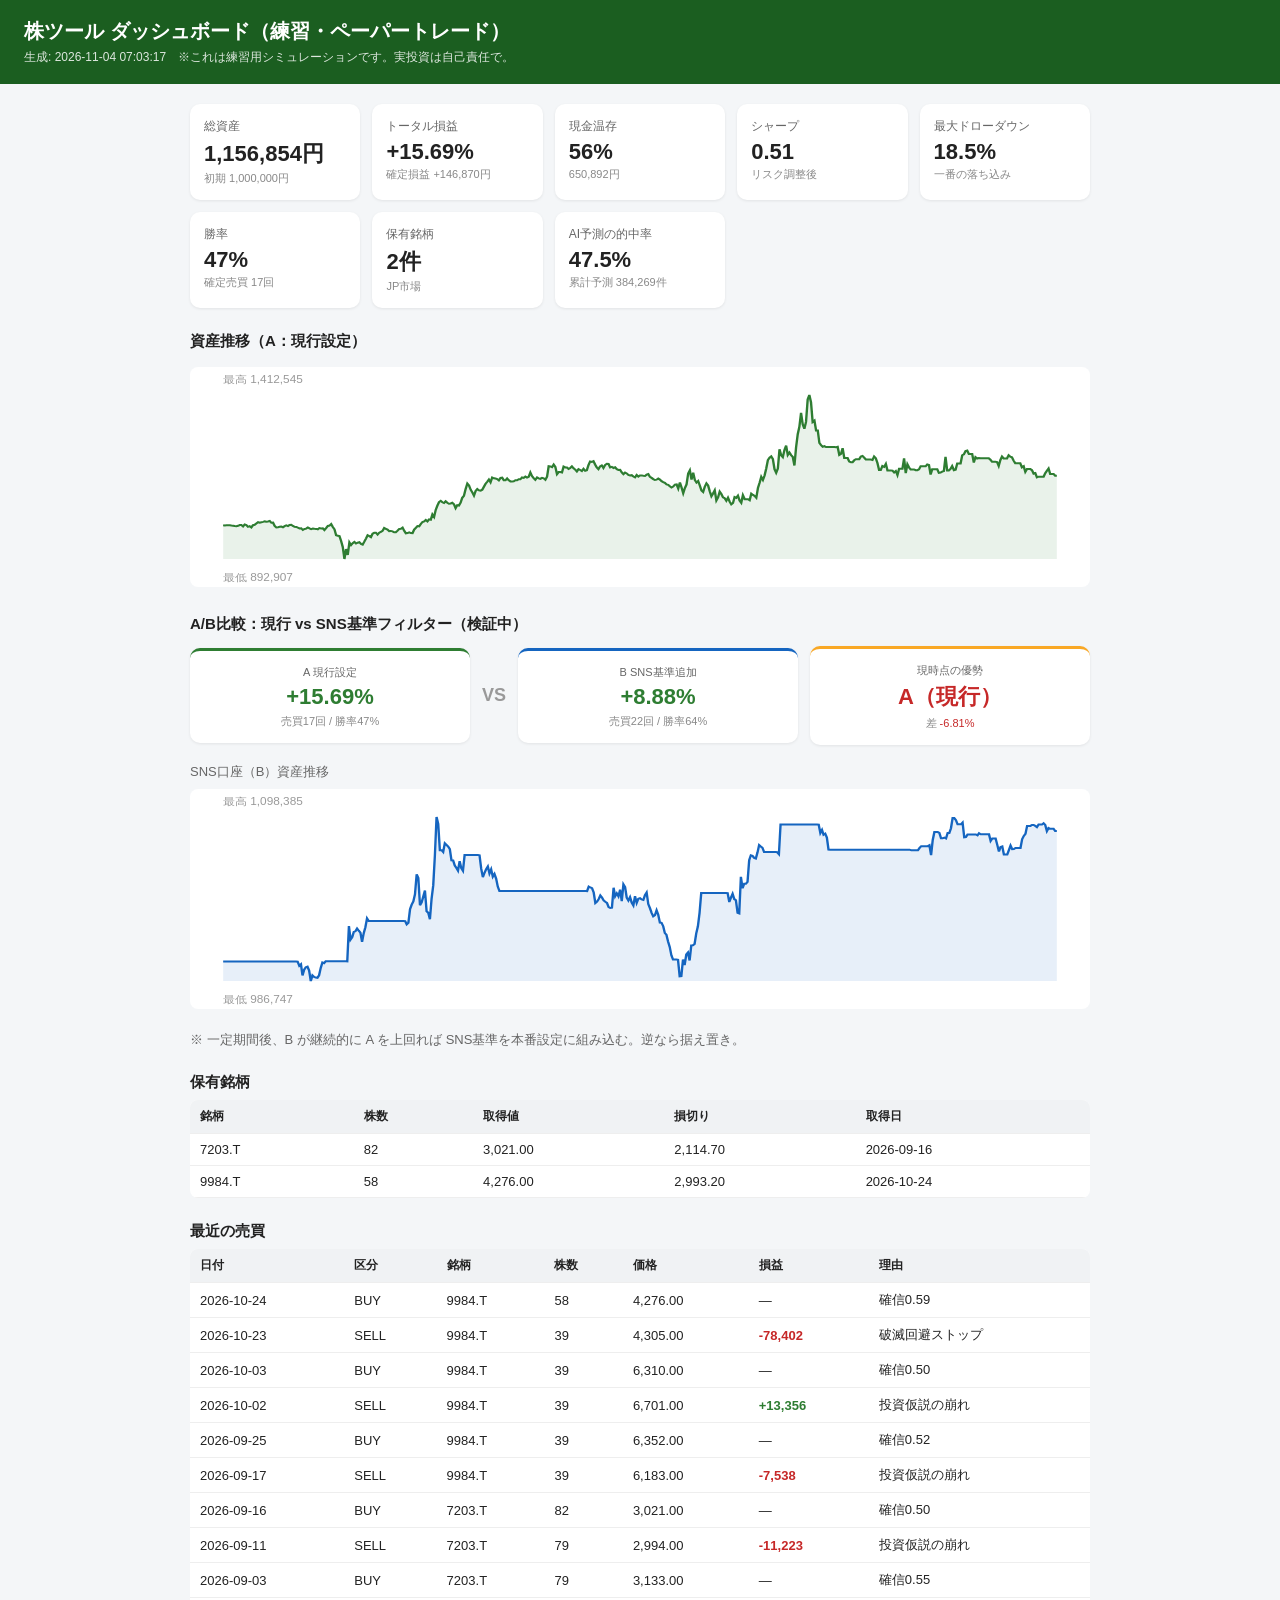
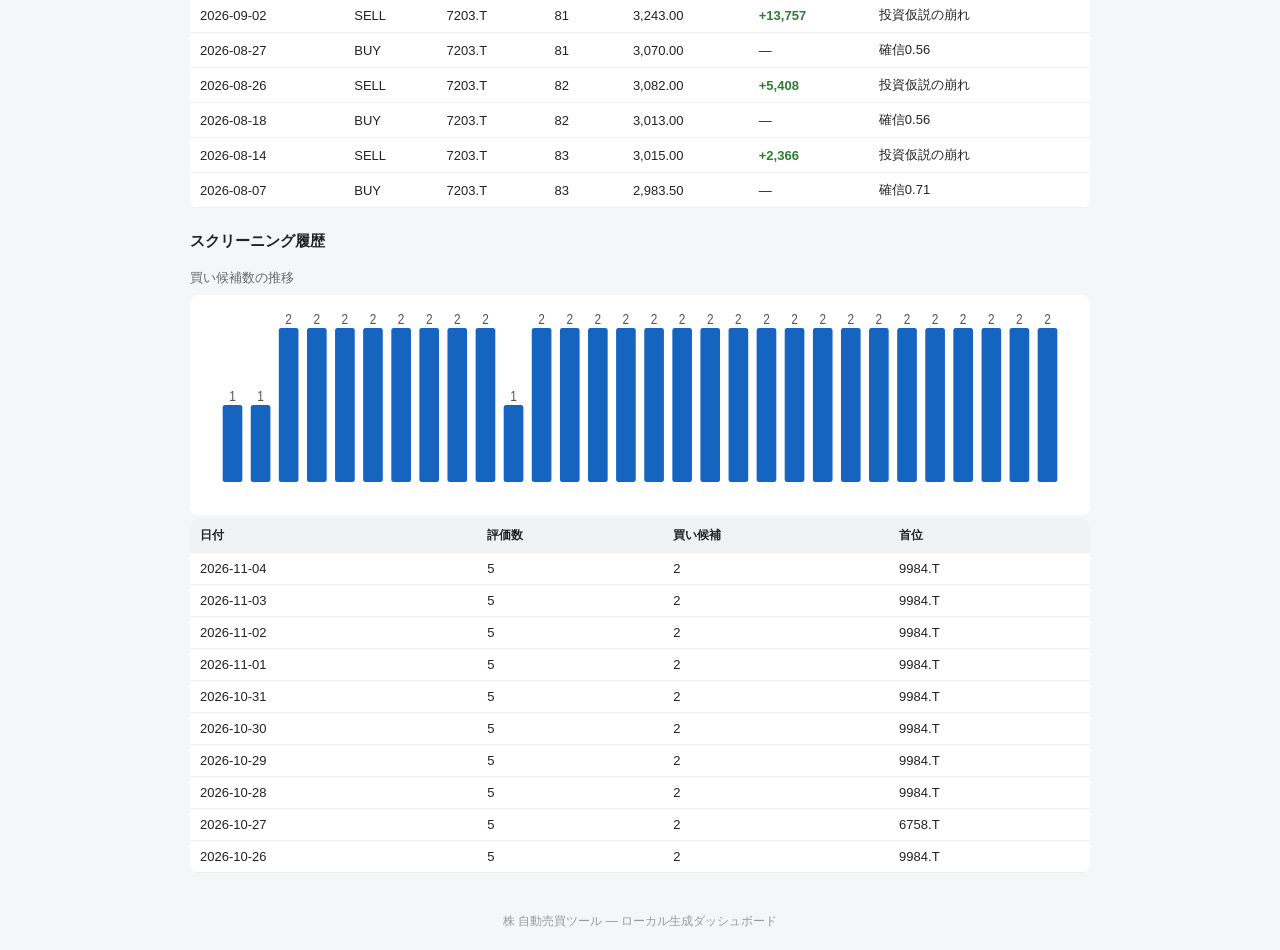
==== commit 4f03eb43: "update 2026-11-04" ====
--- a/yrekxlgf/index.html
+++ b/yrekxlgf/index.html
@@ -32,13 +32,13 @@
 </style></head>
 <body>
 <header><h1>株ツール ダッシュボード（練習・ペーパートレード）</h1>
-<div class="gen">生成: 2026-11-03 07:01:55　※これは練習用シミュレーションです。実投資は自己責任で。</div></header>
+<div class="gen">生成: 2026-11-04 07:03:17　※これは練習用シミュレーションです。実投資は自己責任で。</div></header>
 <main>
-  <div class="cards"><div class="card"><div class="t">総資産</div><div class="v">1,156,854円</div><div class="sub">初期 1,000,000円</div></div><div class="card"><div class="t">トータル損益</div><div class="v">+15.69%</div><div class="sub">確定損益 +146,870円</div></div><div class="card"><div class="t">現金温存</div><div class="v">56%</div><div class="sub">650,892円</div></div><div class="card"><div class="t">シャープ</div><div class="v">0.51</div><div class="sub">リスク調整後</div></div><div class="card"><div class="t">最大ドローダウン</div><div class="v">18.5%</div><div class="sub">一番の落ち込み</div></div><div class="card"><div class="t">勝率</div><div class="v">47%</div><div class="sub">確定売買 17回</div></div><div class="card"><div class="t">保有銘柄</div><div class="v">2件</div><div class="sub">JP市場</div></div><div class="card"><div class="t">AI予測の的中率</div><div class="v">47.5%</div><div class="sub">累計予測 381,829件</div></div></div>
+  <div class="cards"><div class="card"><div class="t">総資産</div><div class="v">1,156,854円</div><div class="sub">初期 1,000,000円</div></div><div class="card"><div class="t">トータル損益</div><div class="v">+15.69%</div><div class="sub">確定損益 +146,870円</div></div><div class="card"><div class="t">現金温存</div><div class="v">56%</div><div class="sub">650,892円</div></div><div class="card"><div class="t">シャープ</div><div class="v">0.51</div><div class="sub">リスク調整後</div></div><div class="card"><div class="t">最大ドローダウン</div><div class="v">18.5%</div><div class="sub">一番の落ち込み</div></div><div class="card"><div class="t">勝率</div><div class="v">47%</div><div class="sub">確定売買 17回</div></div><div class="card"><div class="t">保有銘柄</div><div class="v">2件</div><div class="sub">JP市場</div></div><div class="card"><div class="t">AI予測の的中率</div><div class="v">47.5%</div><div class="sub">累計予測 384,269件</div></div></div>
   <h2>資産推移（A：現行設定）</h2>
   <svg viewBox="0 0 760 220" class="chart" preserveAspectRatio="none">
-  <polygon points="28,192 28.0,158.2 29.4,158.5 30.8,158.3 32.2,158.3 33.6,158.2 35.0,158.5 36.4,158.7 37.8,159.0 39.2,159.2 40.6,158.8 42.1,158.1 43.5,158.1 44.9,159.4 46.3,157.5 47.7,158.1 49.1,159.8 50.5,159.2 51.9,160.4 53.3,158.2 54.7,157.8 56.1,156.5 57.5,155.2 58.9,155.7 60.3,155.2 61.7,154.9 63.1,154.4 64.5,154.7 65.9,154.5 67.3,153.9 68.8,155.8 70.2,155.6 71.6,159.0 73.0,160.5 74.4,160.2 75.8,159.8 77.2,159.5 78.6,160.2 80.0,159.1 81.4,158.4 82.8,159.1 84.2,157.9 85.6,157.7 87.0,158.9 88.4,159.8 89.8,159.9 91.2,160.7 92.6,161.4 94.0,161.2 95.4,163.0 96.9,162.0 98.3,161.6 99.7,160.4 101.1,161.4 102.5,162.1 103.9,161.6 105.3,161.8 106.7,161.9 108.1,162.3 109.5,161.1 110.9,161.4 112.3,161.3 113.7,163.0 115.1,161.1 116.5,158.9 117.9,158.6 119.3,157.1 120.7,160.0 122.1,162.3 123.6,168.3 125.0,168.7 126.4,169.1 127.8,174.1 129.2,180.0 130.6,192.0 132.0,182.1 133.4,188.0 134.8,175.4 136.2,178.1 137.6,176.2 139.0,174.9 140.4,176.5 141.8,175.7 143.2,175.2 144.6,176.9 146.0,177.6 147.4,174.7 148.8,171.6 150.3,168.2 151.7,169.1 153.1,170.1 154.5,166.7 155.9,165.8 157.3,165.7 158.7,167.5 160.1,165.7 161.5,164.8 162.9,163.9 164.3,161.0 165.7,161.8 167.1,162.6 168.5,164.1 169.9,163.9 171.3,164.4 172.7,165.3 174.1,165.2 175.5,163.6 177.0,161.9 178.4,161.8 179.8,160.7 181.2,163.8 182.6,166.3 184.0,166.1 185.4,165.3 186.8,166.1 188.2,166.2 189.6,162.6 191.0,160.8 192.4,159.1 193.8,159.3 195.2,157.0 196.6,155.0 198.0,154.4 199.4,153.0 200.8,154.4 202.2,152.4 203.6,152.8 205.1,147.5 206.5,150.0 207.9,142.9 209.3,138.6 210.7,135.1 212.1,133.8 213.5,135.3 214.9,136.0 216.3,134.3 217.7,135.7 219.1,136.7 220.5,136.5 221.9,135.8 223.3,137.2 224.7,141.2 226.1,138.2 227.5,138.5 228.9,135.7 230.3,130.8 231.8,128.9 233.2,122.2 234.6,116.6 236.0,118.5 237.4,122.7 238.8,125.4 240.2,128.6 241.6,124.0 243.0,122.0 244.4,123.4 245.8,123.6 247.2,122.7 248.6,119.8 250.0,116.8 251.4,114.8 252.8,112.5 254.2,115.3 255.6,110.5 257.0,111.3 258.5,111.5 259.9,112.0 261.3,113.4 262.7,110.9 264.1,110.7 265.5,113.2 266.9,113.3 268.3,111.4 269.7,113.3 271.1,114.4 272.5,114.4 273.9,114.2 275.3,113.2 276.7,113.2 278.1,112.2 279.5,112.3 280.9,110.5 282.3,110.9 283.7,109.6 285.1,110.5 286.6,109.8 288.0,105.5 289.4,109.1 290.8,111.1 292.2,112.8 293.6,110.4 295.0,111.3 296.4,111.9 297.8,110.9 299.2,111.3 300.6,112.7 302.0,109.8 303.4,99.2 304.8,99.4 306.2,100.1 307.6,97.5 309.0,99.9 310.4,107.2 311.8,105.1 313.3,105.1 314.7,105.5 316.1,99.5 317.5,100.4 318.9,100.5 320.3,101.9 321.7,101.0 323.1,99.3 324.5,101.3 325.9,102.6 327.3,104.4 328.7,102.2 330.1,103.0 331.5,104.1 332.9,101.8 334.3,103.8 335.7,103.2 337.1,98.1 338.5,94.5 340.0,94.9 341.4,94.2 342.8,97.5 344.2,100.5 345.6,102.2 347.0,99.4 348.4,98.4 349.8,101.0 351.2,98.0 352.6,96.7 354.0,96.9 355.4,100.4 356.8,99.8 358.2,101.0 359.6,100.3 361.0,102.2 362.4,102.9 363.8,102.8 365.2,105.4 366.7,107.2 368.1,105.5 369.5,106.4 370.9,107.9 372.3,108.5 373.7,108.2 375.1,109.5 376.5,110.3 377.9,107.9 379.3,109.6 380.7,108.5 382.1,108.4 383.5,108.8 384.9,108.9 386.3,107.7 387.7,107.0 389.1,109.9 390.5,110.9 391.9,112.1 393.3,113.0 394.8,112.7 396.2,111.5 397.6,112.6 399.0,114.2 400.4,115.1 401.8,115.9 403.2,117.4 404.6,117.8 406.0,119.2 407.4,120.5 408.8,119.5 410.2,117.6 411.6,117.4 413.0,121.5 414.4,115.4 415.8,120.6 417.2,126.2 418.6,121.1 420.0,117.4 421.5,106.4 422.9,103.3 424.3,112.6 425.7,105.7 427.1,112.9 428.5,115.6 429.9,114.0 431.3,118.5 432.7,123.6 434.1,125.1 435.5,119.7 436.9,116.4 438.3,118.4 439.7,124.3 441.1,129.3 442.5,126.5 443.9,123.3 445.3,133.4 446.7,130.4 448.2,124.6 449.6,127.0 451.0,130.3 452.4,131.3 453.8,133.8 455.2,130.7 456.6,134.7 458.0,137.4 459.4,136.1 460.8,130.0 462.2,130.8 463.6,128.6 465.0,133.6 466.4,135.8 467.8,128.2 469.2,132.2 470.6,132.2 472.0,132.2 473.4,133.3 474.9,126.7 476.3,127.9 477.7,128.9 479.1,130.8 480.5,121.0 481.9,115.8 483.3,109.9 484.7,113.0 486.1,108.5 487.5,101.5 488.9,93.1 490.3,90.7 491.7,89.4 493.1,92.1 494.5,102.2 495.9,105.8 497.3,101.6 498.7,82.2 500.1,88.2 501.5,90.1 503.0,82.9 504.4,78.6 505.8,88.0 507.2,85.6 508.6,88.1 510.0,89.9 511.4,98.5 512.8,80.4 514.2,67.2 515.6,59.6 517.0,45.9 518.4,57.3 519.8,61.8 521.2,54.9 522.6,32.5 524.0,28.0 525.4,35.2 526.8,55.0 528.2,53.6 529.7,63.4 531.1,63.4 532.5,76.0 533.9,78.1 535.3,79.7 536.7,79.1 538.1,80.1 539.5,80.1 540.9,80.1 542.3,80.1 543.7,80.1 545.1,80.1 546.5,80.2 547.9,79.8 549.3,87.9 550.7,86.9 552.1,81.2 553.5,91.0 554.9,91.1 556.4,91.1 557.8,94.6 559.2,95.2 560.6,95.2 562.0,93.3 563.4,92.3 564.8,92.3 566.2,92.3 567.6,89.6 569.0,88.9 570.4,90.6 571.8,92.4 573.2,92.4 574.6,92.5 576.0,92.5 577.4,93.0 578.8,89.5 580.2,91.2 581.6,96.1 583.0,103.0 584.5,103.0 585.9,99.0 587.3,99.8 588.7,96.8 590.1,103.4 591.5,103.4 592.9,103.4 594.3,103.6 595.7,105.4 597.1,104.0 598.5,108.1 599.9,101.8 601.3,101.8 602.7,101.8 604.1,91.4 605.5,106.1 606.9,97.3 608.3,100.5 609.7,102.4 611.2,102.4 612.6,102.4 614.0,103.2 615.4,103.2 616.8,102.3 618.2,99.2 619.6,99.3 621.0,99.3 622.4,99.3 623.8,97.4 625.2,97.9 626.6,107.5 628.0,102.3 629.4,102.2 630.8,102.2 632.2,102.2 633.6,105.8 635.0,105.6 636.4,104.6 637.9,104.0 639.3,89.8 640.7,103.5 642.1,103.5 643.5,102.0 644.9,99.1 646.3,103.2 647.7,102.7 649.1,96.4 650.5,96.4 651.9,96.4 653.3,88.3 654.7,87.3 656.1,84.1 657.5,83.6 658.9,86.9 660.3,86.9 661.7,86.9 663.1,95.5 664.6,90.1 666.0,91.5 667.4,91.0 668.8,91.3 670.2,91.3 671.6,91.3 673.0,91.3 674.4,91.3 675.8,91.3 677.2,92.7 678.6,94.7 680.0,94.7 681.4,94.7 682.8,95.0 684.2,98.9 685.6,93.1 687.0,89.6 688.4,91.4 689.8,91.4 691.2,91.4 692.7,88.2 694.1,89.7 695.5,90.3 696.9,93.6 698.3,96.3 699.7,96.3 701.1,96.3 702.5,96.3 703.9,100.4 705.3,99.2 706.7,104.9 708.1,102.1 709.5,102.1 710.9,102.1 712.3,103.1 713.7,106.7 715.1,106.1 716.5,110.3 717.9,109.7 719.4,109.8 720.8,109.8 722.2,109.7 723.6,106.2 725.0,103.7 726.4,101.5 727.8,106.9 729.2,106.9 730.6,106.9 732.0,108.7 732,192" fill="#2e7d32" opacity="0.10"/>
-  <polyline points="28.0,158.2 29.4,158.5 30.8,158.3 32.2,158.3 33.6,158.2 35.0,158.5 36.4,158.7 37.8,159.0 39.2,159.2 40.6,158.8 42.1,158.1 43.5,158.1 44.9,159.4 46.3,157.5 47.7,158.1 49.1,159.8 50.5,159.2 51.9,160.4 53.3,158.2 54.7,157.8 56.1,156.5 57.5,155.2 58.9,155.7 60.3,155.2 61.7,154.9 63.1,154.4 64.5,154.7 65.9,154.5 67.3,153.9 68.8,155.8 70.2,155.6 71.6,159.0 73.0,160.5 74.4,160.2 75.8,159.8 77.2,159.5 78.6,160.2 80.0,159.1 81.4,158.4 82.8,159.1 84.2,157.9 85.6,157.7 87.0,158.9 88.4,159.8 89.8,159.9 91.2,160.7 92.6,161.4 94.0,161.2 95.4,163.0 96.9,162.0 98.3,161.6 99.7,160.4 101.1,161.4 102.5,162.1 103.9,161.6 105.3,161.8 106.7,161.9 108.1,162.3 109.5,161.1 110.9,161.4 112.3,161.3 113.7,163.0 115.1,161.1 116.5,158.9 117.9,158.6 119.3,157.1 120.7,160.0 122.1,162.3 123.6,168.3 125.0,168.7 126.4,169.1 127.8,174.1 129.2,180.0 130.6,192.0 132.0,182.1 133.4,188.0 134.8,175.4 136.2,178.1 137.6,176.2 139.0,174.9 140.4,176.5 141.8,175.7 143.2,175.2 144.6,176.9 146.0,177.6 147.4,174.7 148.8,171.6 150.3,168.2 151.7,169.1 153.1,170.1 154.5,166.7 155.9,165.8 157.3,165.7 158.7,167.5 160.1,165.7 161.5,164.8 162.9,163.9 164.3,161.0 165.7,161.8 167.1,162.6 168.5,164.1 169.9,163.9 171.3,164.4 172.7,165.3 174.1,165.2 175.5,163.6 177.0,161.9 178.4,161.8 179.8,160.7 181.2,163.8 182.6,166.3 184.0,166.1 185.4,165.3 186.8,166.1 188.2,166.2 189.6,162.6 191.0,160.8 192.4,159.1 193.8,159.3 195.2,157.0 196.6,155.0 198.0,154.4 199.4,153.0 200.8,154.4 202.2,152.4 203.6,152.8 205.1,147.5 206.5,150.0 207.9,142.9 209.3,138.6 210.7,135.1 212.1,133.8 213.5,135.3 214.9,136.0 216.3,134.3 217.7,135.7 219.1,136.7 220.5,136.5 221.9,135.8 223.3,137.2 224.7,141.2 226.1,138.2 227.5,138.5 228.9,135.7 230.3,130.8 231.8,128.9 233.2,122.2 234.6,116.6 236.0,118.5 237.4,122.7 238.8,125.4 240.2,128.6 241.6,124.0 243.0,122.0 244.4,123.4 245.8,123.6 247.2,122.7 248.6,119.8 250.0,116.8 251.4,114.8 252.8,112.5 254.2,115.3 255.6,110.5 257.0,111.3 258.5,111.5 259.9,112.0 261.3,113.4 262.7,110.9 264.1,110.7 265.5,113.2 266.9,113.3 268.3,111.4 269.7,113.3 271.1,114.4 272.5,114.4 273.9,114.2 275.3,113.2 276.7,113.2 278.1,112.2 279.5,112.3 280.9,110.5 282.3,110.9 283.7,109.6 285.1,110.5 286.6,109.8 288.0,105.5 289.4,109.1 290.8,111.1 292.2,112.8 293.6,110.4 295.0,111.3 296.4,111.9 297.8,110.9 299.2,111.3 300.6,112.7 302.0,109.8 303.4,99.2 304.8,99.4 306.2,100.1 307.6,97.5 309.0,99.9 310.4,107.2 311.8,105.1 313.3,105.1 314.7,105.5 316.1,99.5 317.5,100.4 318.9,100.5 320.3,101.9 321.7,101.0 323.1,99.3 324.5,101.3 325.9,102.6 327.3,104.4 328.7,102.2 330.1,103.0 331.5,104.1 332.9,101.8 334.3,103.8 335.7,103.2 337.1,98.1 338.5,94.5 340.0,94.9 341.4,94.2 342.8,97.5 344.2,100.5 345.6,102.2 347.0,99.4 348.4,98.4 349.8,101.0 351.2,98.0 352.6,96.7 354.0,96.9 355.4,100.4 356.8,99.8 358.2,101.0 359.6,100.3 361.0,102.2 362.4,102.9 363.8,102.8 365.2,105.4 366.7,107.2 368.1,105.5 369.5,106.4 370.9,107.9 372.3,108.5 373.7,108.2 375.1,109.5 376.5,110.3 377.9,107.9 379.3,109.6 380.7,108.5 382.1,108.4 383.5,108.8 384.9,108.9 386.3,107.7 387.7,107.0 389.1,109.9 390.5,110.9 391.9,112.1 393.3,113.0 394.8,112.7 396.2,111.5 397.6,112.6 399.0,114.2 400.4,115.1 401.8,115.9 403.2,117.4 404.6,117.8 406.0,119.2 407.4,120.5 408.8,119.5 410.2,117.6 411.6,117.4 413.0,121.5 414.4,115.4 415.8,120.6 417.2,126.2 418.6,121.1 420.0,117.4 421.5,106.4 422.9,103.3 424.3,112.6 425.7,105.7 427.1,112.9 428.5,115.6 429.9,114.0 431.3,118.5 432.7,123.6 434.1,125.1 435.5,119.7 436.9,116.4 438.3,118.4 439.7,124.3 441.1,129.3 442.5,126.5 443.9,123.3 445.3,133.4 446.7,130.4 448.2,124.6 449.6,127.0 451.0,130.3 452.4,131.3 453.8,133.8 455.2,130.7 456.6,134.7 458.0,137.4 459.4,136.1 460.8,130.0 462.2,130.8 463.6,128.6 465.0,133.6 466.4,135.8 467.8,128.2 469.2,132.2 470.6,132.2 472.0,132.2 473.4,133.3 474.9,126.7 476.3,127.9 477.7,128.9 479.1,130.8 480.5,121.0 481.9,115.8 483.3,109.9 484.7,113.0 486.1,108.5 487.5,101.5 488.9,93.1 490.3,90.7 491.7,89.4 493.1,92.1 494.5,102.2 495.9,105.8 497.3,101.6 498.7,82.2 500.1,88.2 501.5,90.1 503.0,82.9 504.4,78.6 505.8,88.0 507.2,85.6 508.6,88.1 510.0,89.9 511.4,98.5 512.8,80.4 514.2,67.2 515.6,59.6 517.0,45.9 518.4,57.3 519.8,61.8 521.2,54.9 522.6,32.5 524.0,28.0 525.4,35.2 526.8,55.0 528.2,53.6 529.7,63.4 531.1,63.4 532.5,76.0 533.9,78.1 535.3,79.7 536.7,79.1 538.1,80.1 539.5,80.1 540.9,80.1 542.3,80.1 543.7,80.1 545.1,80.1 546.5,80.2 547.9,79.8 549.3,87.9 550.7,86.9 552.1,81.2 553.5,91.0 554.9,91.1 556.4,91.1 557.8,94.6 559.2,95.2 560.6,95.2 562.0,93.3 563.4,92.3 564.8,92.3 566.2,92.3 567.6,89.6 569.0,88.9 570.4,90.6 571.8,92.4 573.2,92.4 574.6,92.5 576.0,92.5 577.4,93.0 578.8,89.5 580.2,91.2 581.6,96.1 583.0,103.0 584.5,103.0 585.9,99.0 587.3,99.8 588.7,96.8 590.1,103.4 591.5,103.4 592.9,103.4 594.3,103.6 595.7,105.4 597.1,104.0 598.5,108.1 599.9,101.8 601.3,101.8 602.7,101.8 604.1,91.4 605.5,106.1 606.9,97.3 608.3,100.5 609.7,102.4 611.2,102.4 612.6,102.4 614.0,103.2 615.4,103.2 616.8,102.3 618.2,99.2 619.6,99.3 621.0,99.3 622.4,99.3 623.8,97.4 625.2,97.9 626.6,107.5 628.0,102.3 629.4,102.2 630.8,102.2 632.2,102.2 633.6,105.8 635.0,105.6 636.4,104.6 637.9,104.0 639.3,89.8 640.7,103.5 642.1,103.5 643.5,102.0 644.9,99.1 646.3,103.2 647.7,102.7 649.1,96.4 650.5,96.4 651.9,96.4 653.3,88.3 654.7,87.3 656.1,84.1 657.5,83.6 658.9,86.9 660.3,86.9 661.7,86.9 663.1,95.5 664.6,90.1 666.0,91.5 667.4,91.0 668.8,91.3 670.2,91.3 671.6,91.3 673.0,91.3 674.4,91.3 675.8,91.3 677.2,92.7 678.6,94.7 680.0,94.7 681.4,94.7 682.8,95.0 684.2,98.9 685.6,93.1 687.0,89.6 688.4,91.4 689.8,91.4 691.2,91.4 692.7,88.2 694.1,89.7 695.5,90.3 696.9,93.6 698.3,96.3 699.7,96.3 701.1,96.3 702.5,96.3 703.9,100.4 705.3,99.2 706.7,104.9 708.1,102.1 709.5,102.1 710.9,102.1 712.3,103.1 713.7,106.7 715.1,106.1 716.5,110.3 717.9,109.7 719.4,109.8 720.8,109.8 722.2,109.7 723.6,106.2 725.0,103.7 726.4,101.5 727.8,106.9 729.2,106.9 730.6,106.9 732.0,108.7" fill="none" stroke="#2e7d32" stroke-width="2"/>
+  <polygon points="28,192 28.0,158.2 29.4,158.5 30.8,158.3 32.2,158.3 33.6,158.2 35.0,158.5 36.4,158.7 37.8,159.0 39.2,159.2 40.6,158.8 42.0,158.1 43.4,158.1 44.8,159.4 46.2,157.5 47.6,158.1 49.0,159.8 50.4,159.2 51.8,160.4 53.2,158.2 54.6,157.8 56.0,156.5 57.5,155.2 58.9,155.7 60.3,155.2 61.7,154.9 63.1,154.4 64.5,154.7 65.9,154.5 67.3,153.9 68.7,155.8 70.1,155.6 71.5,159.0 72.9,160.5 74.3,160.2 75.7,159.8 77.1,159.5 78.5,160.2 79.9,159.1 81.3,158.4 82.7,159.1 84.1,157.9 85.5,157.7 86.9,158.9 88.3,159.8 89.7,159.9 91.1,160.7 92.5,161.4 93.9,161.2 95.3,163.0 96.7,162.0 98.1,161.6 99.5,160.4 100.9,161.4 102.3,162.1 103.7,161.6 105.1,161.8 106.5,161.9 107.9,162.3 109.3,161.1 110.7,161.4 112.1,161.3 113.5,163.0 114.9,161.1 116.4,158.9 117.8,158.6 119.2,157.1 120.6,160.0 122.0,162.3 123.4,168.3 124.8,168.7 126.2,169.1 127.6,174.1 129.0,180.0 130.4,192.0 131.8,182.1 133.2,188.0 134.6,175.4 136.0,178.1 137.4,176.2 138.8,174.9 140.2,176.5 141.6,175.7 143.0,175.2 144.4,176.9 145.8,177.6 147.2,174.7 148.6,171.6 150.0,168.2 151.4,169.1 152.8,170.1 154.2,166.7 155.6,165.8 157.0,165.7 158.4,167.5 159.8,165.7 161.2,164.8 162.6,163.9 164.0,161.0 165.4,161.8 166.8,162.6 168.2,164.1 169.6,163.9 171.0,164.4 172.4,165.3 173.8,165.2 175.3,163.6 176.7,161.9 178.1,161.8 179.5,160.7 180.9,163.8 182.3,166.3 183.7,166.1 185.1,165.3 186.5,166.1 187.9,166.2 189.3,162.6 190.7,160.8 192.1,159.1 193.5,159.3 194.9,157.0 196.3,155.0 197.7,154.4 199.1,153.0 200.5,154.4 201.9,152.4 203.3,152.8 204.7,147.5 206.1,150.0 207.5,142.9 208.9,138.6 210.3,135.1 211.7,133.8 213.1,135.3 214.5,136.0 215.9,134.3 217.3,135.7 218.7,136.7 220.1,136.5 221.5,135.8 222.9,137.2 224.3,141.2 225.7,138.2 227.1,138.5 228.5,135.7 229.9,130.8 231.3,128.9 232.7,122.2 234.2,116.6 235.6,118.5 237.0,122.7 238.4,125.4 239.8,128.6 241.2,124.0 242.6,122.0 244.0,123.4 245.4,123.6 246.8,122.7 248.2,119.8 249.6,116.8 251.0,114.8 252.4,112.5 253.8,115.3 255.2,110.5 256.6,111.3 258.0,111.5 259.4,112.0 260.8,113.4 262.2,110.9 263.6,110.7 265.0,113.2 266.4,113.3 267.8,111.4 269.2,113.3 270.6,114.4 272.0,114.4 273.4,114.2 274.8,113.2 276.2,113.2 277.6,112.2 279.0,112.3 280.4,110.5 281.8,110.9 283.2,109.6 284.6,110.5 286.0,109.8 287.4,105.5 288.8,109.1 290.2,111.1 291.6,112.8 293.1,110.4 294.5,111.3 295.9,111.9 297.3,110.9 298.7,111.3 300.1,112.7 301.5,109.8 302.9,99.2 304.3,99.4 305.7,100.1 307.1,97.5 308.5,99.9 309.9,107.2 311.3,105.1 312.7,105.1 314.1,105.5 315.5,99.5 316.9,100.4 318.3,100.5 319.7,101.9 321.1,101.0 322.5,99.3 323.9,101.3 325.3,102.6 326.7,104.4 328.1,102.2 329.5,103.0 330.9,104.1 332.3,101.8 333.7,103.8 335.1,103.2 336.5,98.1 337.9,94.5 339.3,94.9 340.7,94.2 342.1,97.5 343.5,100.5 344.9,102.2 346.3,99.4 347.7,98.4 349.1,101.0 350.5,98.0 352.0,96.7 353.4,96.9 354.8,100.4 356.2,99.8 357.6,101.0 359.0,100.3 360.4,102.2 361.8,102.9 363.2,102.8 364.6,105.4 366.0,107.2 367.4,105.5 368.8,106.4 370.2,107.9 371.6,108.5 373.0,108.2 374.4,109.5 375.8,110.3 377.2,107.9 378.6,109.6 380.0,108.5 381.4,108.4 382.8,108.8 384.2,108.9 385.6,107.7 387.0,107.0 388.4,109.9 389.8,110.9 391.2,112.1 392.6,113.0 394.0,112.7 395.4,111.5 396.8,112.6 398.2,114.2 399.6,115.1 401.0,115.9 402.4,117.4 403.8,117.8 405.2,119.2 406.6,120.5 408.0,119.5 409.5,117.6 410.9,117.4 412.3,121.5 413.7,115.4 415.1,120.6 416.5,126.2 417.9,121.1 419.3,117.4 420.7,106.4 422.1,103.3 423.5,112.6 424.9,105.7 426.3,112.9 427.7,115.6 429.1,114.0 430.5,118.5 431.9,123.6 433.3,125.1 434.7,119.7 436.1,116.4 437.5,118.4 438.9,124.3 440.3,129.3 441.7,126.5 443.1,123.3 444.5,133.4 445.9,130.4 447.3,124.6 448.7,127.0 450.1,130.3 451.5,131.3 452.9,133.8 454.3,130.7 455.7,134.7 457.1,137.4 458.5,136.1 459.9,130.0 461.3,130.8 462.7,128.6 464.1,133.6 465.5,135.8 466.9,128.2 468.4,132.2 469.8,132.2 471.2,132.2 472.6,133.3 474.0,126.7 475.4,127.9 476.8,128.9 478.2,130.8 479.6,121.0 481.0,115.8 482.4,109.9 483.8,113.0 485.2,108.5 486.6,101.5 488.0,93.1 489.4,90.7 490.8,89.4 492.2,92.1 493.6,102.2 495.0,105.8 496.4,101.6 497.8,82.2 499.2,88.2 500.6,90.1 502.0,82.9 503.4,78.6 504.8,88.0 506.2,85.6 507.6,88.1 509.0,89.9 510.4,98.5 511.8,80.4 513.2,67.2 514.6,59.6 516.0,45.9 517.4,57.3 518.8,61.8 520.2,54.9 521.6,32.5 523.0,28.0 524.4,35.2 525.8,55.0 527.3,53.6 528.7,63.4 530.1,63.4 531.5,76.0 532.9,78.1 534.3,79.7 535.7,79.1 537.1,80.1 538.5,80.1 539.9,80.1 541.3,80.1 542.7,80.1 544.1,80.1 545.5,80.2 546.9,79.8 548.3,87.9 549.7,86.9 551.1,81.2 552.5,91.0 553.9,91.1 555.3,91.1 556.7,94.6 558.1,95.2 559.5,95.2 560.9,93.3 562.3,92.3 563.7,92.3 565.1,92.3 566.5,89.6 567.9,88.9 569.3,90.6 570.7,92.4 572.1,92.4 573.5,92.5 574.9,92.5 576.3,93.0 577.7,89.5 579.1,91.2 580.5,96.1 581.9,103.0 583.3,103.0 584.7,99.0 586.2,99.8 587.6,96.8 589.0,103.4 590.4,103.4 591.8,103.4 593.2,103.6 594.6,105.4 596.0,104.0 597.4,108.1 598.8,101.8 600.2,101.8 601.6,101.8 603.0,91.4 604.4,106.1 605.8,97.3 607.2,100.5 608.6,102.4 610.0,102.4 611.4,102.4 612.8,103.2 614.2,103.2 615.6,102.3 617.0,99.2 618.4,99.3 619.8,99.3 621.2,99.3 622.6,97.4 624.0,97.9 625.4,107.5 626.8,102.3 628.2,102.2 629.6,102.2 631.0,102.2 632.4,105.8 633.8,105.6 635.2,104.6 636.6,104.0 638.0,89.8 639.4,103.5 640.8,103.5 642.2,102.0 643.6,99.1 645.1,103.2 646.5,102.7 647.9,96.4 649.3,96.4 650.7,96.4 652.1,88.3 653.5,87.3 654.9,84.1 656.3,83.6 657.7,86.9 659.1,86.9 660.5,86.9 661.9,95.5 663.3,90.1 664.7,91.5 666.1,91.0 667.5,91.3 668.9,91.3 670.3,91.3 671.7,91.3 673.1,91.3 674.5,91.3 675.9,92.7 677.3,94.7 678.7,94.7 680.1,94.7 681.5,95.0 682.9,98.9 684.3,93.1 685.7,89.6 687.1,91.4 688.5,91.4 689.9,91.4 691.3,88.2 692.7,89.7 694.1,90.3 695.5,93.6 696.9,96.3 698.3,96.3 699.7,96.3 701.1,96.3 702.5,100.4 704.0,99.2 705.4,104.9 706.8,102.1 708.2,102.1 709.6,102.1 711.0,103.1 712.4,106.7 713.8,106.1 715.2,110.3 716.6,109.7 718.0,109.8 719.4,109.8 720.8,109.7 722.2,106.2 723.6,103.7 725.0,101.5 726.4,106.9 727.8,106.9 729.2,106.9 730.6,108.7 732.0,108.7 732,192" fill="#2e7d32" opacity="0.10"/>
+  <polyline points="28.0,158.2 29.4,158.5 30.8,158.3 32.2,158.3 33.6,158.2 35.0,158.5 36.4,158.7 37.8,159.0 39.2,159.2 40.6,158.8 42.0,158.1 43.4,158.1 44.8,159.4 46.2,157.5 47.6,158.1 49.0,159.8 50.4,159.2 51.8,160.4 53.2,158.2 54.6,157.8 56.0,156.5 57.5,155.2 58.9,155.7 60.3,155.2 61.7,154.9 63.1,154.4 64.5,154.7 65.9,154.5 67.3,153.9 68.7,155.8 70.1,155.6 71.5,159.0 72.9,160.5 74.3,160.2 75.7,159.8 77.1,159.5 78.5,160.2 79.9,159.1 81.3,158.4 82.7,159.1 84.1,157.9 85.5,157.7 86.9,158.9 88.3,159.8 89.7,159.9 91.1,160.7 92.5,161.4 93.9,161.2 95.3,163.0 96.7,162.0 98.1,161.6 99.5,160.4 100.9,161.4 102.3,162.1 103.7,161.6 105.1,161.8 106.5,161.9 107.9,162.3 109.3,161.1 110.7,161.4 112.1,161.3 113.5,163.0 114.9,161.1 116.4,158.9 117.8,158.6 119.2,157.1 120.6,160.0 122.0,162.3 123.4,168.3 124.8,168.7 126.2,169.1 127.6,174.1 129.0,180.0 130.4,192.0 131.8,182.1 133.2,188.0 134.6,175.4 136.0,178.1 137.4,176.2 138.8,174.9 140.2,176.5 141.6,175.7 143.0,175.2 144.4,176.9 145.8,177.6 147.2,174.7 148.6,171.6 150.0,168.2 151.4,169.1 152.8,170.1 154.2,166.7 155.6,165.8 157.0,165.7 158.4,167.5 159.8,165.7 161.2,164.8 162.6,163.9 164.0,161.0 165.4,161.8 166.8,162.6 168.2,164.1 169.6,163.9 171.0,164.4 172.4,165.3 173.8,165.2 175.3,163.6 176.7,161.9 178.1,161.8 179.5,160.7 180.9,163.8 182.3,166.3 183.7,166.1 185.1,165.3 186.5,166.1 187.9,166.2 189.3,162.6 190.7,160.8 192.1,159.1 193.5,159.3 194.9,157.0 196.3,155.0 197.7,154.4 199.1,153.0 200.5,154.4 201.9,152.4 203.3,152.8 204.7,147.5 206.1,150.0 207.5,142.9 208.9,138.6 210.3,135.1 211.7,133.8 213.1,135.3 214.5,136.0 215.9,134.3 217.3,135.7 218.7,136.7 220.1,136.5 221.5,135.8 222.9,137.2 224.3,141.2 225.7,138.2 227.1,138.5 228.5,135.7 229.9,130.8 231.3,128.9 232.7,122.2 234.2,116.6 235.6,118.5 237.0,122.7 238.4,125.4 239.8,128.6 241.2,124.0 242.6,122.0 244.0,123.4 245.4,123.6 246.8,122.7 248.2,119.8 249.6,116.8 251.0,114.8 252.4,112.5 253.8,115.3 255.2,110.5 256.6,111.3 258.0,111.5 259.4,112.0 260.8,113.4 262.2,110.9 263.6,110.7 265.0,113.2 266.4,113.3 267.8,111.4 269.2,113.3 270.6,114.4 272.0,114.4 273.4,114.2 274.8,113.2 276.2,113.2 277.6,112.2 279.0,112.3 280.4,110.5 281.8,110.9 283.2,109.6 284.6,110.5 286.0,109.8 287.4,105.5 288.8,109.1 290.2,111.1 291.6,112.8 293.1,110.4 294.5,111.3 295.9,111.9 297.3,110.9 298.7,111.3 300.1,112.7 301.5,109.8 302.9,99.2 304.3,99.4 305.7,100.1 307.1,97.5 308.5,99.9 309.9,107.2 311.3,105.1 312.7,105.1 314.1,105.5 315.5,99.5 316.9,100.4 318.3,100.5 319.7,101.9 321.1,101.0 322.5,99.3 323.9,101.3 325.3,102.6 326.7,104.4 328.1,102.2 329.5,103.0 330.9,104.1 332.3,101.8 333.7,103.8 335.1,103.2 336.5,98.1 337.9,94.5 339.3,94.9 340.7,94.2 342.1,97.5 343.5,100.5 344.9,102.2 346.3,99.4 347.7,98.4 349.1,101.0 350.5,98.0 352.0,96.7 353.4,96.9 354.8,100.4 356.2,99.8 357.6,101.0 359.0,100.3 360.4,102.2 361.8,102.9 363.2,102.8 364.6,105.4 366.0,107.2 367.4,105.5 368.8,106.4 370.2,107.9 371.6,108.5 373.0,108.2 374.4,109.5 375.8,110.3 377.2,107.9 378.6,109.6 380.0,108.5 381.4,108.4 382.8,108.8 384.2,108.9 385.6,107.7 387.0,107.0 388.4,109.9 389.8,110.9 391.2,112.1 392.6,113.0 394.0,112.7 395.4,111.5 396.8,112.6 398.2,114.2 399.6,115.1 401.0,115.9 402.4,117.4 403.8,117.8 405.2,119.2 406.6,120.5 408.0,119.5 409.5,117.6 410.9,117.4 412.3,121.5 413.7,115.4 415.1,120.6 416.5,126.2 417.9,121.1 419.3,117.4 420.7,106.4 422.1,103.3 423.5,112.6 424.9,105.7 426.3,112.9 427.7,115.6 429.1,114.0 430.5,118.5 431.9,123.6 433.3,125.1 434.7,119.7 436.1,116.4 437.5,118.4 438.9,124.3 440.3,129.3 441.7,126.5 443.1,123.3 444.5,133.4 445.9,130.4 447.3,124.6 448.7,127.0 450.1,130.3 451.5,131.3 452.9,133.8 454.3,130.7 455.7,134.7 457.1,137.4 458.5,136.1 459.9,130.0 461.3,130.8 462.7,128.6 464.1,133.6 465.5,135.8 466.9,128.2 468.4,132.2 469.8,132.2 471.2,132.2 472.6,133.3 474.0,126.7 475.4,127.9 476.8,128.9 478.2,130.8 479.6,121.0 481.0,115.8 482.4,109.9 483.8,113.0 485.2,108.5 486.6,101.5 488.0,93.1 489.4,90.7 490.8,89.4 492.2,92.1 493.6,102.2 495.0,105.8 496.4,101.6 497.8,82.2 499.2,88.2 500.6,90.1 502.0,82.9 503.4,78.6 504.8,88.0 506.2,85.6 507.6,88.1 509.0,89.9 510.4,98.5 511.8,80.4 513.2,67.2 514.6,59.6 516.0,45.9 517.4,57.3 518.8,61.8 520.2,54.9 521.6,32.5 523.0,28.0 524.4,35.2 525.8,55.0 527.3,53.6 528.7,63.4 530.1,63.4 531.5,76.0 532.9,78.1 534.3,79.7 535.7,79.1 537.1,80.1 538.5,80.1 539.9,80.1 541.3,80.1 542.7,80.1 544.1,80.1 545.5,80.2 546.9,79.8 548.3,87.9 549.7,86.9 551.1,81.2 552.5,91.0 553.9,91.1 555.3,91.1 556.7,94.6 558.1,95.2 559.5,95.2 560.9,93.3 562.3,92.3 563.7,92.3 565.1,92.3 566.5,89.6 567.9,88.9 569.3,90.6 570.7,92.4 572.1,92.4 573.5,92.5 574.9,92.5 576.3,93.0 577.7,89.5 579.1,91.2 580.5,96.1 581.9,103.0 583.3,103.0 584.7,99.0 586.2,99.8 587.6,96.8 589.0,103.4 590.4,103.4 591.8,103.4 593.2,103.6 594.6,105.4 596.0,104.0 597.4,108.1 598.8,101.8 600.2,101.8 601.6,101.8 603.0,91.4 604.4,106.1 605.8,97.3 607.2,100.5 608.6,102.4 610.0,102.4 611.4,102.4 612.8,103.2 614.2,103.2 615.6,102.3 617.0,99.2 618.4,99.3 619.8,99.3 621.2,99.3 622.6,97.4 624.0,97.9 625.4,107.5 626.8,102.3 628.2,102.2 629.6,102.2 631.0,102.2 632.4,105.8 633.8,105.6 635.2,104.6 636.6,104.0 638.0,89.8 639.4,103.5 640.8,103.5 642.2,102.0 643.6,99.1 645.1,103.2 646.5,102.7 647.9,96.4 649.3,96.4 650.7,96.4 652.1,88.3 653.5,87.3 654.9,84.1 656.3,83.6 657.7,86.9 659.1,86.9 660.5,86.9 661.9,95.5 663.3,90.1 664.7,91.5 666.1,91.0 667.5,91.3 668.9,91.3 670.3,91.3 671.7,91.3 673.1,91.3 674.5,91.3 675.9,92.7 677.3,94.7 678.7,94.7 680.1,94.7 681.5,95.0 682.9,98.9 684.3,93.1 685.7,89.6 687.1,91.4 688.5,91.4 689.9,91.4 691.3,88.2 692.7,89.7 694.1,90.3 695.5,93.6 696.9,96.3 698.3,96.3 699.7,96.3 701.1,96.3 702.5,100.4 704.0,99.2 705.4,104.9 706.8,102.1 708.2,102.1 709.6,102.1 711.0,103.1 712.4,106.7 713.8,106.1 715.2,110.3 716.6,109.7 718.0,109.8 719.4,109.8 720.8,109.7 722.2,106.2 723.6,103.7 725.0,101.5 726.4,106.9 727.8,106.9 729.2,106.9 730.6,108.7 732.0,108.7" fill="none" stroke="#2e7d32" stroke-width="2"/>
   <text x="28" y="16" class="axis">最高 1,412,545</text>
   <text x="28" y="214" class="axis">最低 892,907</text>
 </svg>
@@ -63,8 +63,8 @@
   </div>
 </div>
 <div class="muted">SNS口座（B）資産推移</div><svg viewBox="0 0 760 220" class="chart" preserveAspectRatio="none">
-  <polygon points="28,192 28.0,172.5 29.4,172.5 30.8,172.5 32.2,172.5 33.6,172.5 35.0,172.5 36.4,172.5 37.8,172.5 39.2,172.5 40.6,172.5 42.0,172.5 43.4,172.5 44.8,172.5 46.2,172.5 47.6,172.5 49.0,172.5 50.4,172.5 51.8,172.5 53.2,172.5 54.6,172.5 56.0,172.5 57.4,172.5 58.8,172.5 60.2,172.5 61.6,172.5 63.0,172.5 64.4,172.5 65.8,172.5 67.2,172.5 68.6,172.5 70.0,172.5 71.4,172.5 72.8,172.5 74.2,172.5 75.6,172.5 77.0,172.5 78.4,172.5 79.8,172.5 81.2,172.5 82.6,172.5 84.0,172.5 85.4,172.5 86.8,172.5 88.2,172.5 89.6,172.5 91.0,172.7 92.4,176.8 93.8,175.3 95.2,186.4 96.6,180.7 98.0,178.2 99.4,177.6 100.8,181.6 102.2,192.0 103.6,186.4 105.0,188.0 106.4,188.6 107.8,188.8 109.2,186.3 110.6,178.9 112.0,173.4 113.4,174.2 114.8,172.3 116.2,172.3 117.6,172.3 119.0,172.3 120.4,172.3 121.8,172.3 123.2,172.3 124.6,172.3 126.0,172.3 127.4,172.3 128.8,172.3 130.2,172.3 131.6,172.3 133.0,172.4 134.4,137.1 135.8,150.5 137.2,148.1 138.6,142.9 140.0,142.3 141.4,139.5 142.8,141.7 144.2,143.6 145.6,152.8 147.0,144.2 148.4,138.2 149.8,129.3 151.2,131.9 152.6,131.9 154.0,131.9 155.4,131.9 156.8,131.9 158.2,131.9 159.6,131.9 161.0,131.9 162.4,131.9 163.8,131.9 165.2,131.9 166.6,131.9 168.0,131.9 169.4,131.9 170.8,131.9 172.2,131.9 173.6,131.9 175.0,131.9 176.4,131.9 177.8,131.9 179.2,131.9 180.6,131.9 182.0,132.1 183.4,135.4 184.8,133.8 186.2,120.3 187.6,115.6 189.0,112.5 190.4,105.2 191.8,85.3 193.2,89.0 194.6,116.3 196.0,113.4 197.4,107.4 198.8,101.6 200.2,122.3 201.6,123.8 203.0,130.2 204.3,109.8 205.7,96.4 207.1,66.3 208.5,28.0 209.9,35.0 211.3,61.2 212.7,61.2 214.1,63.0 215.5,54.2 216.9,55.8 218.3,57.5 219.7,60.1 221.1,71.4 222.5,71.5 223.9,76.6 225.3,79.0 226.7,81.7 228.1,72.1 229.5,79.1 230.9,81.8 232.3,66.1 233.7,66.1 235.1,66.1 236.5,66.1 237.9,66.1 239.3,66.1 240.7,66.1 242.1,66.1 243.5,66.1 244.9,66.3 246.3,79.7 247.7,88.1 249.1,83.8 250.5,80.2 251.9,77.5 253.3,84.4 254.7,80.4 256.1,87.7 257.5,84.9 258.9,89.6 260.3,97.6 261.7,102.0 263.1,102.0 264.5,102.0 265.9,102.0 267.3,102.0 268.7,102.0 270.1,102.0 271.5,102.0 272.9,102.0 274.3,102.0 275.7,102.0 277.1,102.0 278.5,102.0 279.9,102.0 281.3,102.0 282.7,102.0 284.1,102.0 285.5,102.0 286.9,102.0 288.3,102.0 289.7,102.0 291.1,102.0 292.5,102.0 293.9,102.0 295.3,102.0 296.7,102.0 298.1,102.0 299.5,102.0 300.9,102.0 302.3,102.0 303.7,102.0 305.1,102.0 306.5,102.0 307.9,102.0 309.3,102.0 310.7,102.0 312.1,102.0 313.5,102.0 314.9,102.0 316.3,102.0 317.7,102.0 319.1,102.0 320.5,102.0 321.9,102.0 323.3,102.0 324.7,102.0 326.1,102.0 327.5,102.0 328.9,102.0 330.3,102.0 331.7,102.0 333.1,102.0 334.5,102.0 335.9,102.1 337.3,97.5 338.7,98.5 340.1,99.2 341.5,103.5 342.9,114.1 344.3,112.7 345.7,110.2 347.1,106.5 348.5,108.6 349.9,111.5 351.3,112.8 352.7,113.9 354.1,118.0 355.5,119.0 356.9,118.7 358.3,98.7 359.7,107.3 361.1,104.4 362.5,107.4 363.9,100.6 365.3,112.2 366.7,95.4 368.1,98.1 369.5,108.7 370.9,111.5 372.3,108.2 373.7,113.6 375.1,116.5 376.5,107.1 377.9,113.9 379.3,109.7 380.7,109.2 382.1,110.5 383.5,111.0 384.9,106.2 386.3,103.5 387.7,115.1 389.1,119.1 390.5,123.8 391.9,127.3 393.3,126.2 394.7,121.3 396.1,125.8 397.5,133.6 398.9,133.8 400.3,137.2 401.7,144.1 403.1,145.7 404.5,152.4 405.9,157.9 407.3,166.3 408.7,170.6 410.1,170.6 411.5,170.6 412.9,170.8 414.3,187.4 415.7,187.1 417.1,170.6 418.5,176.0 419.9,165.4 421.3,163.5 422.7,171.5 424.1,156.4 425.5,156.3 426.9,155.0 428.3,144.4 429.7,137.3 431.1,123.8 432.5,104.1 433.9,104.1 435.3,104.1 436.7,104.1 438.1,104.1 439.5,104.1 440.9,104.1 442.3,104.1 443.7,104.1 445.1,104.1 446.5,104.1 447.9,104.1 449.3,104.1 450.7,104.1 452.1,104.1 453.5,104.1 454.9,104.2 456.3,113.0 457.7,108.6 459.1,104.8 460.5,110.1 461.9,111.3 463.3,123.8 464.7,124.4 466.1,87.8 467.5,99.2 468.9,94.7 470.3,94.8 471.7,92.9 473.1,71.2 474.5,66.3 475.9,66.9 477.3,68.9 478.7,69.5 480.1,63.6 481.5,56.1 482.9,57.5 484.3,58.7 485.7,63.1 487.1,63.1 488.5,63.1 489.9,63.1 491.3,63.1 492.7,63.1 494.1,63.1 495.5,63.1 496.9,63.3 498.3,65.2 499.7,35.4 501.1,35.4 502.5,35.4 503.9,35.4 505.3,35.4 506.7,35.4 508.1,35.4 509.5,35.4 510.9,35.4 512.3,35.4 513.7,35.4 515.1,35.4 516.5,35.4 517.9,35.4 519.3,35.4 520.7,35.4 522.1,35.4 523.5,35.4 524.9,35.4 526.3,35.4 527.7,35.4 529.1,35.4 530.5,35.4 531.9,35.6 533.3,44.0 534.7,40.9 536.1,45.8 537.5,44.6 538.9,48.6 540.3,60.5 541.7,60.7 543.1,60.7 544.5,60.7 545.9,60.7 547.3,60.7 548.7,60.7 550.1,60.7 551.5,60.7 552.9,60.7 554.3,60.7 555.7,60.7 557.0,60.7 558.4,60.7 559.8,60.7 561.2,60.7 562.6,60.7 564.0,60.7 565.4,60.7 566.8,60.7 568.2,60.7 569.6,60.7 571.0,60.7 572.4,60.7 573.8,60.7 575.2,60.7 576.6,60.7 578.0,60.7 579.4,60.7 580.8,60.7 582.2,60.7 583.6,60.7 585.0,60.7 586.4,60.7 587.8,60.7 589.2,60.7 590.6,60.7 592.0,60.7 593.4,60.7 594.8,60.7 596.2,60.7 597.6,60.7 599.0,60.7 600.4,60.7 601.8,60.7 603.2,60.7 604.6,60.7 606.0,60.7 607.4,60.7 608.8,60.7 610.2,61.3 611.6,61.3 613.0,61.3 614.4,61.2 615.8,61.2 617.2,58.9 618.6,57.2 620.0,57.2 621.4,57.2 622.8,57.2 624.2,57.2 625.6,56.3 627.0,66.1 628.4,51.0 629.8,43.1 631.2,43.1 632.6,43.1 634.0,43.9 635.4,49.3 636.8,49.3 638.2,48.6 639.6,49.4 641.0,44.0 642.4,44.0 643.8,39.2 645.2,29.1 646.6,29.1 648.0,31.1 649.4,35.3 650.8,35.3 652.2,35.3 653.6,33.5 655.0,48.3 656.4,48.0 657.8,45.5 659.2,45.5 660.6,45.5 662.0,45.5 663.4,45.5 664.8,45.5 666.2,46.3 667.6,44.2 669.0,45.2 670.4,45.2 671.8,45.2 673.2,45.2 674.6,45.2 676.0,45.2 677.4,52.0 678.8,49.5 680.2,49.5 681.6,49.5 683.0,55.9 684.4,62.5 685.8,57.9 687.2,57.3 688.6,65.5 690.0,65.5 691.4,65.5 692.8,61.1 694.2,56.6 695.6,60.2 697.0,60.1 698.4,59.0 699.8,59.0 701.2,59.0 702.6,59.0 704.0,50.2 705.4,46.9 706.8,44.8 708.2,36.9 709.6,36.9 711.0,36.9 712.4,36.0 713.8,36.0 715.2,36.9 716.6,38.1 718.0,35.6 719.4,35.6 720.8,35.6 722.2,34.2 723.6,36.0 725.0,42.1 726.4,39.0 727.8,39.8 729.2,39.8 730.6,39.8 732.0,42.1 732,192" fill="#1565c0" opacity="0.10"/>
-  <polyline points="28.0,172.5 29.4,172.5 30.8,172.5 32.2,172.5 33.6,172.5 35.0,172.5 36.4,172.5 37.8,172.5 39.2,172.5 40.6,172.5 42.0,172.5 43.4,172.5 44.8,172.5 46.2,172.5 47.6,172.5 49.0,172.5 50.4,172.5 51.8,172.5 53.2,172.5 54.6,172.5 56.0,172.5 57.4,172.5 58.8,172.5 60.2,172.5 61.6,172.5 63.0,172.5 64.4,172.5 65.8,172.5 67.2,172.5 68.6,172.5 70.0,172.5 71.4,172.5 72.8,172.5 74.2,172.5 75.6,172.5 77.0,172.5 78.4,172.5 79.8,172.5 81.2,172.5 82.6,172.5 84.0,172.5 85.4,172.5 86.8,172.5 88.2,172.5 89.6,172.5 91.0,172.7 92.4,176.8 93.8,175.3 95.2,186.4 96.6,180.7 98.0,178.2 99.4,177.6 100.8,181.6 102.2,192.0 103.6,186.4 105.0,188.0 106.4,188.6 107.8,188.8 109.2,186.3 110.6,178.9 112.0,173.4 113.4,174.2 114.8,172.3 116.2,172.3 117.6,172.3 119.0,172.3 120.4,172.3 121.8,172.3 123.2,172.3 124.6,172.3 126.0,172.3 127.4,172.3 128.8,172.3 130.2,172.3 131.6,172.3 133.0,172.4 134.4,137.1 135.8,150.5 137.2,148.1 138.6,142.9 140.0,142.3 141.4,139.5 142.8,141.7 144.2,143.6 145.6,152.8 147.0,144.2 148.4,138.2 149.8,129.3 151.2,131.9 152.6,131.9 154.0,131.9 155.4,131.9 156.8,131.9 158.2,131.9 159.6,131.9 161.0,131.9 162.4,131.9 163.8,131.9 165.2,131.9 166.6,131.9 168.0,131.9 169.4,131.9 170.8,131.9 172.2,131.9 173.6,131.9 175.0,131.9 176.4,131.9 177.8,131.9 179.2,131.9 180.6,131.9 182.0,132.1 183.4,135.4 184.8,133.8 186.2,120.3 187.6,115.6 189.0,112.5 190.4,105.2 191.8,85.3 193.2,89.0 194.6,116.3 196.0,113.4 197.4,107.4 198.8,101.6 200.2,122.3 201.6,123.8 203.0,130.2 204.3,109.8 205.7,96.4 207.1,66.3 208.5,28.0 209.9,35.0 211.3,61.2 212.7,61.2 214.1,63.0 215.5,54.2 216.9,55.8 218.3,57.5 219.7,60.1 221.1,71.4 222.5,71.5 223.9,76.6 225.3,79.0 226.7,81.7 228.1,72.1 229.5,79.1 230.9,81.8 232.3,66.1 233.7,66.1 235.1,66.1 236.5,66.1 237.9,66.1 239.3,66.1 240.7,66.1 242.1,66.1 243.5,66.1 244.9,66.3 246.3,79.7 247.7,88.1 249.1,83.8 250.5,80.2 251.9,77.5 253.3,84.4 254.7,80.4 256.1,87.7 257.5,84.9 258.9,89.6 260.3,97.6 261.7,102.0 263.1,102.0 264.5,102.0 265.9,102.0 267.3,102.0 268.7,102.0 270.1,102.0 271.5,102.0 272.9,102.0 274.3,102.0 275.7,102.0 277.1,102.0 278.5,102.0 279.9,102.0 281.3,102.0 282.7,102.0 284.1,102.0 285.5,102.0 286.9,102.0 288.3,102.0 289.7,102.0 291.1,102.0 292.5,102.0 293.9,102.0 295.3,102.0 296.7,102.0 298.1,102.0 299.5,102.0 300.9,102.0 302.3,102.0 303.7,102.0 305.1,102.0 306.5,102.0 307.9,102.0 309.3,102.0 310.7,102.0 312.1,102.0 313.5,102.0 314.9,102.0 316.3,102.0 317.7,102.0 319.1,102.0 320.5,102.0 321.9,102.0 323.3,102.0 324.7,102.0 326.1,102.0 327.5,102.0 328.9,102.0 330.3,102.0 331.7,102.0 333.1,102.0 334.5,102.0 335.9,102.1 337.3,97.5 338.7,98.5 340.1,99.2 341.5,103.5 342.9,114.1 344.3,112.7 345.7,110.2 347.1,106.5 348.5,108.6 349.9,111.5 351.3,112.8 352.7,113.9 354.1,118.0 355.5,119.0 356.9,118.7 358.3,98.7 359.7,107.3 361.1,104.4 362.5,107.4 363.9,100.6 365.3,112.2 366.7,95.4 368.1,98.1 369.5,108.7 370.9,111.5 372.3,108.2 373.7,113.6 375.1,116.5 376.5,107.1 377.9,113.9 379.3,109.7 380.7,109.2 382.1,110.5 383.5,111.0 384.9,106.2 386.3,103.5 387.7,115.1 389.1,119.1 390.5,123.8 391.9,127.3 393.3,126.2 394.7,121.3 396.1,125.8 397.5,133.6 398.9,133.8 400.3,137.2 401.7,144.1 403.1,145.7 404.5,152.4 405.9,157.9 407.3,166.3 408.7,170.6 410.1,170.6 411.5,170.6 412.9,170.8 414.3,187.4 415.7,187.1 417.1,170.6 418.5,176.0 419.9,165.4 421.3,163.5 422.7,171.5 424.1,156.4 425.5,156.3 426.9,155.0 428.3,144.4 429.7,137.3 431.1,123.8 432.5,104.1 433.9,104.1 435.3,104.1 436.7,104.1 438.1,104.1 439.5,104.1 440.9,104.1 442.3,104.1 443.7,104.1 445.1,104.1 446.5,104.1 447.9,104.1 449.3,104.1 450.7,104.1 452.1,104.1 453.5,104.1 454.9,104.2 456.3,113.0 457.7,108.6 459.1,104.8 460.5,110.1 461.9,111.3 463.3,123.8 464.7,124.4 466.1,87.8 467.5,99.2 468.9,94.7 470.3,94.8 471.7,92.9 473.1,71.2 474.5,66.3 475.9,66.9 477.3,68.9 478.7,69.5 480.1,63.6 481.5,56.1 482.9,57.5 484.3,58.7 485.7,63.1 487.1,63.1 488.5,63.1 489.9,63.1 491.3,63.1 492.7,63.1 494.1,63.1 495.5,63.1 496.9,63.3 498.3,65.2 499.7,35.4 501.1,35.4 502.5,35.4 503.9,35.4 505.3,35.4 506.7,35.4 508.1,35.4 509.5,35.4 510.9,35.4 512.3,35.4 513.7,35.4 515.1,35.4 516.5,35.4 517.9,35.4 519.3,35.4 520.7,35.4 522.1,35.4 523.5,35.4 524.9,35.4 526.3,35.4 527.7,35.4 529.1,35.4 530.5,35.4 531.9,35.6 533.3,44.0 534.7,40.9 536.1,45.8 537.5,44.6 538.9,48.6 540.3,60.5 541.7,60.7 543.1,60.7 544.5,60.7 545.9,60.7 547.3,60.7 548.7,60.7 550.1,60.7 551.5,60.7 552.9,60.7 554.3,60.7 555.7,60.7 557.0,60.7 558.4,60.7 559.8,60.7 561.2,60.7 562.6,60.7 564.0,60.7 565.4,60.7 566.8,60.7 568.2,60.7 569.6,60.7 571.0,60.7 572.4,60.7 573.8,60.7 575.2,60.7 576.6,60.7 578.0,60.7 579.4,60.7 580.8,60.7 582.2,60.7 583.6,60.7 585.0,60.7 586.4,60.7 587.8,60.7 589.2,60.7 590.6,60.7 592.0,60.7 593.4,60.7 594.8,60.7 596.2,60.7 597.6,60.7 599.0,60.7 600.4,60.7 601.8,60.7 603.2,60.7 604.6,60.7 606.0,60.7 607.4,60.7 608.8,60.7 610.2,61.3 611.6,61.3 613.0,61.3 614.4,61.2 615.8,61.2 617.2,58.9 618.6,57.2 620.0,57.2 621.4,57.2 622.8,57.2 624.2,57.2 625.6,56.3 627.0,66.1 628.4,51.0 629.8,43.1 631.2,43.1 632.6,43.1 634.0,43.9 635.4,49.3 636.8,49.3 638.2,48.6 639.6,49.4 641.0,44.0 642.4,44.0 643.8,39.2 645.2,29.1 646.6,29.1 648.0,31.1 649.4,35.3 650.8,35.3 652.2,35.3 653.6,33.5 655.0,48.3 656.4,48.0 657.8,45.5 659.2,45.5 660.6,45.5 662.0,45.5 663.4,45.5 664.8,45.5 666.2,46.3 667.6,44.2 669.0,45.2 670.4,45.2 671.8,45.2 673.2,45.2 674.6,45.2 676.0,45.2 677.4,52.0 678.8,49.5 680.2,49.5 681.6,49.5 683.0,55.9 684.4,62.5 685.8,57.9 687.2,57.3 688.6,65.5 690.0,65.5 691.4,65.5 692.8,61.1 694.2,56.6 695.6,60.2 697.0,60.1 698.4,59.0 699.8,59.0 701.2,59.0 702.6,59.0 704.0,50.2 705.4,46.9 706.8,44.8 708.2,36.9 709.6,36.9 711.0,36.9 712.4,36.0 713.8,36.0 715.2,36.9 716.6,38.1 718.0,35.6 719.4,35.6 720.8,35.6 722.2,34.2 723.6,36.0 725.0,42.1 726.4,39.0 727.8,39.8 729.2,39.8 730.6,39.8 732.0,42.1" fill="none" stroke="#1565c0" stroke-width="2"/>
+  <polygon points="28,192 28.0,172.5 29.4,172.5 30.8,172.5 32.2,172.5 33.6,172.5 35.0,172.5 36.4,172.5 37.8,172.5 39.2,172.5 40.6,172.5 42.0,172.5 43.4,172.5 44.8,172.5 46.2,172.5 47.6,172.5 49.0,172.5 50.3,172.5 51.7,172.5 53.1,172.5 54.5,172.5 55.9,172.5 57.3,172.5 58.7,172.5 60.1,172.5 61.5,172.5 62.9,172.5 64.3,172.5 65.7,172.5 67.1,172.5 68.5,172.5 69.9,172.5 71.3,172.5 72.7,172.5 74.1,172.5 75.5,172.5 76.9,172.5 78.3,172.5 79.7,172.5 81.1,172.5 82.5,172.5 83.9,172.5 85.3,172.5 86.7,172.5 88.1,172.5 89.5,172.5 90.9,172.7 92.3,176.8 93.7,175.3 95.0,186.4 96.4,180.7 97.8,178.2 99.2,177.6 100.6,181.6 102.0,192.0 103.4,186.4 104.8,188.0 106.2,188.6 107.6,188.8 109.0,186.3 110.4,178.9 111.8,173.4 113.2,174.2 114.6,172.3 116.0,172.3 117.4,172.3 118.8,172.3 120.2,172.3 121.6,172.3 123.0,172.3 124.4,172.3 125.8,172.3 127.2,172.3 128.6,172.3 130.0,172.3 131.4,172.3 132.8,172.4 134.2,137.1 135.6,150.5 137.0,148.1 138.3,142.9 139.7,142.3 141.1,139.5 142.5,141.7 143.9,143.6 145.3,152.8 146.7,144.2 148.1,138.2 149.5,129.3 150.9,131.9 152.3,131.9 153.7,131.9 155.1,131.9 156.5,131.9 157.9,131.9 159.3,131.9 160.7,131.9 162.1,131.9 163.5,131.9 164.9,131.9 166.3,131.9 167.7,131.9 169.1,131.9 170.5,131.9 171.9,131.9 173.3,131.9 174.7,131.9 176.1,131.9 177.5,131.9 178.9,131.9 180.3,131.9 181.7,132.1 183.0,135.4 184.4,133.8 185.8,120.3 187.2,115.6 188.6,112.5 190.0,105.2 191.4,85.3 192.8,89.0 194.2,116.3 195.6,113.4 197.0,107.4 198.4,101.6 199.8,122.3 201.2,123.8 202.6,130.2 204.0,109.8 205.4,96.4 206.8,66.3 208.2,28.0 209.6,35.0 211.0,61.2 212.4,61.2 213.8,63.0 215.2,54.2 216.6,55.8 218.0,57.5 219.4,60.1 220.8,71.4 222.2,71.5 223.6,76.6 225.0,79.0 226.3,81.7 227.7,72.1 229.1,79.1 230.5,81.8 231.9,66.1 233.3,66.1 234.7,66.1 236.1,66.1 237.5,66.1 238.9,66.1 240.3,66.1 241.7,66.1 243.1,66.1 244.5,66.3 245.9,79.7 247.3,88.1 248.7,83.8 250.1,80.2 251.5,77.5 252.9,84.4 254.3,80.4 255.7,87.7 257.1,84.9 258.5,89.6 259.9,97.6 261.3,102.0 262.7,102.0 264.1,102.0 265.5,102.0 266.9,102.0 268.3,102.0 269.7,102.0 271.0,102.0 272.4,102.0 273.8,102.0 275.2,102.0 276.6,102.0 278.0,102.0 279.4,102.0 280.8,102.0 282.2,102.0 283.6,102.0 285.0,102.0 286.4,102.0 287.8,102.0 289.2,102.0 290.6,102.0 292.0,102.0 293.4,102.0 294.8,102.0 296.2,102.0 297.6,102.0 299.0,102.0 300.4,102.0 301.8,102.0 303.2,102.0 304.6,102.0 306.0,102.0 307.4,102.0 308.8,102.0 310.2,102.0 311.6,102.0 313.0,102.0 314.3,102.0 315.7,102.0 317.1,102.0 318.5,102.0 319.9,102.0 321.3,102.0 322.7,102.0 324.1,102.0 325.5,102.0 326.9,102.0 328.3,102.0 329.7,102.0 331.1,102.0 332.5,102.0 333.9,102.0 335.3,102.1 336.7,97.5 338.1,98.5 339.5,99.2 340.9,103.5 342.3,114.1 343.7,112.7 345.1,110.2 346.5,106.5 347.9,108.6 349.3,111.5 350.7,112.8 352.1,113.9 353.5,118.0 354.9,119.0 356.3,118.7 357.7,98.7 359.0,107.3 360.4,104.4 361.8,107.4 363.2,100.6 364.6,112.2 366.0,95.4 367.4,98.1 368.8,108.7 370.2,111.5 371.6,108.2 373.0,113.6 374.4,116.5 375.8,107.1 377.2,113.9 378.6,109.7 380.0,109.2 381.4,110.5 382.8,111.0 384.2,106.2 385.6,103.5 387.0,115.1 388.4,119.1 389.8,123.8 391.2,127.3 392.6,126.2 394.0,121.3 395.4,125.8 396.8,133.6 398.2,133.8 399.6,137.2 401.0,144.1 402.3,145.7 403.7,152.4 405.1,157.9 406.5,166.3 407.9,170.6 409.3,170.6 410.7,170.6 412.1,170.8 413.5,187.4 414.9,187.1 416.3,170.6 417.7,176.0 419.1,165.4 420.5,163.5 421.9,171.5 423.3,156.4 424.7,156.3 426.1,155.0 427.5,144.4 428.9,137.3 430.3,123.8 431.7,104.1 433.1,104.1 434.5,104.1 435.9,104.1 437.3,104.1 438.7,104.1 440.1,104.1 441.5,104.1 442.9,104.1 444.3,104.1 445.7,104.1 447.0,104.1 448.4,104.1 449.8,104.1 451.2,104.1 452.6,104.1 454.0,104.2 455.4,113.0 456.8,108.6 458.2,104.8 459.6,110.1 461.0,111.3 462.4,123.8 463.8,124.4 465.2,87.8 466.6,99.2 468.0,94.7 469.4,94.8 470.8,92.9 472.2,71.2 473.6,66.3 475.0,66.9 476.4,68.9 477.8,69.5 479.2,63.6 480.6,56.1 482.0,57.5 483.4,58.7 484.8,63.1 486.2,63.1 487.6,63.1 489.0,63.1 490.3,63.1 491.7,63.1 493.1,63.1 494.5,63.1 495.9,63.3 497.3,65.2 498.7,35.4 500.1,35.4 501.5,35.4 502.9,35.4 504.3,35.4 505.7,35.4 507.1,35.4 508.5,35.4 509.9,35.4 511.3,35.4 512.7,35.4 514.1,35.4 515.5,35.4 516.9,35.4 518.3,35.4 519.7,35.4 521.1,35.4 522.5,35.4 523.9,35.4 525.3,35.4 526.7,35.4 528.1,35.4 529.5,35.4 530.9,35.6 532.3,44.0 533.7,40.9 535.0,45.8 536.4,44.6 537.8,48.6 539.2,60.5 540.6,60.7 542.0,60.7 543.4,60.7 544.8,60.7 546.2,60.7 547.6,60.7 549.0,60.7 550.4,60.7 551.8,60.7 553.2,60.7 554.6,60.7 556.0,60.7 557.4,60.7 558.8,60.7 560.2,60.7 561.6,60.7 563.0,60.7 564.4,60.7 565.8,60.7 567.2,60.7 568.6,60.7 570.0,60.7 571.4,60.7 572.8,60.7 574.2,60.7 575.6,60.7 577.0,60.7 578.3,60.7 579.7,60.7 581.1,60.7 582.5,60.7 583.9,60.7 585.3,60.7 586.7,60.7 588.1,60.7 589.5,60.7 590.9,60.7 592.3,60.7 593.7,60.7 595.1,60.7 596.5,60.7 597.9,60.7 599.3,60.7 600.7,60.7 602.1,60.7 603.5,60.7 604.9,60.7 606.3,60.7 607.7,60.7 609.1,61.3 610.5,61.3 611.9,61.3 613.3,61.2 614.7,61.2 616.1,58.9 617.5,57.2 618.9,57.2 620.3,57.2 621.7,57.2 623.0,57.2 624.4,56.3 625.8,66.1 627.2,51.0 628.6,43.1 630.0,43.1 631.4,43.1 632.8,43.9 634.2,49.3 635.6,49.3 637.0,48.6 638.4,49.4 639.8,44.0 641.2,44.0 642.6,39.2 644.0,29.1 645.4,29.1 646.8,31.1 648.2,35.3 649.6,35.3 651.0,35.3 652.4,33.5 653.8,48.3 655.2,48.0 656.6,45.5 658.0,45.5 659.4,45.5 660.8,45.5 662.2,45.5 663.6,45.5 665.0,46.3 666.3,44.2 667.7,45.2 669.1,45.2 670.5,45.2 671.9,45.2 673.3,45.2 674.7,45.2 676.1,52.0 677.5,49.5 678.9,49.5 680.3,49.5 681.7,55.9 683.1,62.5 684.5,57.9 685.9,57.3 687.3,65.5 688.7,65.5 690.1,65.5 691.5,61.1 692.9,56.6 694.3,60.2 695.7,60.1 697.1,59.0 698.5,59.0 699.9,59.0 701.3,59.0 702.7,50.2 704.1,46.9 705.5,44.8 706.9,36.9 708.3,36.9 709.7,36.9 711.0,36.0 712.4,36.0 713.8,36.9 715.2,38.1 716.6,35.6 718.0,35.6 719.4,35.6 720.8,34.2 722.2,36.0 723.6,42.1 725.0,39.0 726.4,39.8 727.8,39.8 729.2,39.8 730.6,42.1 732.0,42.1 732,192" fill="#1565c0" opacity="0.10"/>
+  <polyline points="28.0,172.5 29.4,172.5 30.8,172.5 32.2,172.5 33.6,172.5 35.0,172.5 36.4,172.5 37.8,172.5 39.2,172.5 40.6,172.5 42.0,172.5 43.4,172.5 44.8,172.5 46.2,172.5 47.6,172.5 49.0,172.5 50.3,172.5 51.7,172.5 53.1,172.5 54.5,172.5 55.9,172.5 57.3,172.5 58.7,172.5 60.1,172.5 61.5,172.5 62.9,172.5 64.3,172.5 65.7,172.5 67.1,172.5 68.5,172.5 69.9,172.5 71.3,172.5 72.7,172.5 74.1,172.5 75.5,172.5 76.9,172.5 78.3,172.5 79.7,172.5 81.1,172.5 82.5,172.5 83.9,172.5 85.3,172.5 86.7,172.5 88.1,172.5 89.5,172.5 90.9,172.7 92.3,176.8 93.7,175.3 95.0,186.4 96.4,180.7 97.8,178.2 99.2,177.6 100.6,181.6 102.0,192.0 103.4,186.4 104.8,188.0 106.2,188.6 107.6,188.8 109.0,186.3 110.4,178.9 111.8,173.4 113.2,174.2 114.6,172.3 116.0,172.3 117.4,172.3 118.8,172.3 120.2,172.3 121.6,172.3 123.0,172.3 124.4,172.3 125.8,172.3 127.2,172.3 128.6,172.3 130.0,172.3 131.4,172.3 132.8,172.4 134.2,137.1 135.6,150.5 137.0,148.1 138.3,142.9 139.7,142.3 141.1,139.5 142.5,141.7 143.9,143.6 145.3,152.8 146.7,144.2 148.1,138.2 149.5,129.3 150.9,131.9 152.3,131.9 153.7,131.9 155.1,131.9 156.5,131.9 157.9,131.9 159.3,131.9 160.7,131.9 162.1,131.9 163.5,131.9 164.9,131.9 166.3,131.9 167.7,131.9 169.1,131.9 170.5,131.9 171.9,131.9 173.3,131.9 174.7,131.9 176.1,131.9 177.5,131.9 178.9,131.9 180.3,131.9 181.7,132.1 183.0,135.4 184.4,133.8 185.8,120.3 187.2,115.6 188.6,112.5 190.0,105.2 191.4,85.3 192.8,89.0 194.2,116.3 195.6,113.4 197.0,107.4 198.4,101.6 199.8,122.3 201.2,123.8 202.6,130.2 204.0,109.8 205.4,96.4 206.8,66.3 208.2,28.0 209.6,35.0 211.0,61.2 212.4,61.2 213.8,63.0 215.2,54.2 216.6,55.8 218.0,57.5 219.4,60.1 220.8,71.4 222.2,71.5 223.6,76.6 225.0,79.0 226.3,81.7 227.7,72.1 229.1,79.1 230.5,81.8 231.9,66.1 233.3,66.1 234.7,66.1 236.1,66.1 237.5,66.1 238.9,66.1 240.3,66.1 241.7,66.1 243.1,66.1 244.5,66.3 245.9,79.7 247.3,88.1 248.7,83.8 250.1,80.2 251.5,77.5 252.9,84.4 254.3,80.4 255.7,87.7 257.1,84.9 258.5,89.6 259.9,97.6 261.3,102.0 262.7,102.0 264.1,102.0 265.5,102.0 266.9,102.0 268.3,102.0 269.7,102.0 271.0,102.0 272.4,102.0 273.8,102.0 275.2,102.0 276.6,102.0 278.0,102.0 279.4,102.0 280.8,102.0 282.2,102.0 283.6,102.0 285.0,102.0 286.4,102.0 287.8,102.0 289.2,102.0 290.6,102.0 292.0,102.0 293.4,102.0 294.8,102.0 296.2,102.0 297.6,102.0 299.0,102.0 300.4,102.0 301.8,102.0 303.2,102.0 304.6,102.0 306.0,102.0 307.4,102.0 308.8,102.0 310.2,102.0 311.6,102.0 313.0,102.0 314.3,102.0 315.7,102.0 317.1,102.0 318.5,102.0 319.9,102.0 321.3,102.0 322.7,102.0 324.1,102.0 325.5,102.0 326.9,102.0 328.3,102.0 329.7,102.0 331.1,102.0 332.5,102.0 333.9,102.0 335.3,102.1 336.7,97.5 338.1,98.5 339.5,99.2 340.9,103.5 342.3,114.1 343.7,112.7 345.1,110.2 346.5,106.5 347.9,108.6 349.3,111.5 350.7,112.8 352.1,113.9 353.5,118.0 354.9,119.0 356.3,118.7 357.7,98.7 359.0,107.3 360.4,104.4 361.8,107.4 363.2,100.6 364.6,112.2 366.0,95.4 367.4,98.1 368.8,108.7 370.2,111.5 371.6,108.2 373.0,113.6 374.4,116.5 375.8,107.1 377.2,113.9 378.6,109.7 380.0,109.2 381.4,110.5 382.8,111.0 384.2,106.2 385.6,103.5 387.0,115.1 388.4,119.1 389.8,123.8 391.2,127.3 392.6,126.2 394.0,121.3 395.4,125.8 396.8,133.6 398.2,133.8 399.6,137.2 401.0,144.1 402.3,145.7 403.7,152.4 405.1,157.9 406.5,166.3 407.9,170.6 409.3,170.6 410.7,170.6 412.1,170.8 413.5,187.4 414.9,187.1 416.3,170.6 417.7,176.0 419.1,165.4 420.5,163.5 421.9,171.5 423.3,156.4 424.7,156.3 426.1,155.0 427.5,144.4 428.9,137.3 430.3,123.8 431.7,104.1 433.1,104.1 434.5,104.1 435.9,104.1 437.3,104.1 438.7,104.1 440.1,104.1 441.5,104.1 442.9,104.1 444.3,104.1 445.7,104.1 447.0,104.1 448.4,104.1 449.8,104.1 451.2,104.1 452.6,104.1 454.0,104.2 455.4,113.0 456.8,108.6 458.2,104.8 459.6,110.1 461.0,111.3 462.4,123.8 463.8,124.4 465.2,87.8 466.6,99.2 468.0,94.7 469.4,94.8 470.8,92.9 472.2,71.2 473.6,66.3 475.0,66.9 476.4,68.9 477.8,69.5 479.2,63.6 480.6,56.1 482.0,57.5 483.4,58.7 484.8,63.1 486.2,63.1 487.6,63.1 489.0,63.1 490.3,63.1 491.7,63.1 493.1,63.1 494.5,63.1 495.9,63.3 497.3,65.2 498.7,35.4 500.1,35.4 501.5,35.4 502.9,35.4 504.3,35.4 505.7,35.4 507.1,35.4 508.5,35.4 509.9,35.4 511.3,35.4 512.7,35.4 514.1,35.4 515.5,35.4 516.9,35.4 518.3,35.4 519.7,35.4 521.1,35.4 522.5,35.4 523.9,35.4 525.3,35.4 526.7,35.4 528.1,35.4 529.5,35.4 530.9,35.6 532.3,44.0 533.7,40.9 535.0,45.8 536.4,44.6 537.8,48.6 539.2,60.5 540.6,60.7 542.0,60.7 543.4,60.7 544.8,60.7 546.2,60.7 547.6,60.7 549.0,60.7 550.4,60.7 551.8,60.7 553.2,60.7 554.6,60.7 556.0,60.7 557.4,60.7 558.8,60.7 560.2,60.7 561.6,60.7 563.0,60.7 564.4,60.7 565.8,60.7 567.2,60.7 568.6,60.7 570.0,60.7 571.4,60.7 572.8,60.7 574.2,60.7 575.6,60.7 577.0,60.7 578.3,60.7 579.7,60.7 581.1,60.7 582.5,60.7 583.9,60.7 585.3,60.7 586.7,60.7 588.1,60.7 589.5,60.7 590.9,60.7 592.3,60.7 593.7,60.7 595.1,60.7 596.5,60.7 597.9,60.7 599.3,60.7 600.7,60.7 602.1,60.7 603.5,60.7 604.9,60.7 606.3,60.7 607.7,60.7 609.1,61.3 610.5,61.3 611.9,61.3 613.3,61.2 614.7,61.2 616.1,58.9 617.5,57.2 618.9,57.2 620.3,57.2 621.7,57.2 623.0,57.2 624.4,56.3 625.8,66.1 627.2,51.0 628.6,43.1 630.0,43.1 631.4,43.1 632.8,43.9 634.2,49.3 635.6,49.3 637.0,48.6 638.4,49.4 639.8,44.0 641.2,44.0 642.6,39.2 644.0,29.1 645.4,29.1 646.8,31.1 648.2,35.3 649.6,35.3 651.0,35.3 652.4,33.5 653.8,48.3 655.2,48.0 656.6,45.5 658.0,45.5 659.4,45.5 660.8,45.5 662.2,45.5 663.6,45.5 665.0,46.3 666.3,44.2 667.7,45.2 669.1,45.2 670.5,45.2 671.9,45.2 673.3,45.2 674.7,45.2 676.1,52.0 677.5,49.5 678.9,49.5 680.3,49.5 681.7,55.9 683.1,62.5 684.5,57.9 685.9,57.3 687.3,65.5 688.7,65.5 690.1,65.5 691.5,61.1 692.9,56.6 694.3,60.2 695.7,60.1 697.1,59.0 698.5,59.0 699.9,59.0 701.3,59.0 702.7,50.2 704.1,46.9 705.5,44.8 706.9,36.9 708.3,36.9 709.7,36.9 711.0,36.0 712.4,36.0 713.8,36.9 715.2,38.1 716.6,35.6 718.0,35.6 719.4,35.6 720.8,34.2 722.2,36.0 723.6,42.1 725.0,39.0 726.4,39.8 727.8,39.8 729.2,39.8 730.6,42.1 732.0,42.1" fill="none" stroke="#1565c0" stroke-width="2"/>
   <text x="28" y="16" class="axis">最高 1,098,385</text>
   <text x="28" y="214" class="axis">最低 986,747</text>
 </svg>
@@ -72,7 +72,7 @@
   <h2>保有銘柄</h2><table><tr><th>銘柄</th><th>株数</th><th>取得値</th><th>損切り</th><th>取得日</th></tr><tr><td>7203.T</td><td>82</td><td>3,021.00</td><td>2,114.70</td><td>2026-09-16</td></tr><tr><td>9984.T</td><td>58</td><td>4,276.00</td><td>2,993.20</td><td>2026-10-24</td></tr></table>
   <h2>最近の売買</h2><table><tr><th>日付</th><th>区分</th><th>銘柄</th><th>株数</th><th>価格</th><th>損益</th><th>理由</th></tr><tr><td>2026-10-24</td><td>BUY</td><td>9984.T</td><td>58</td><td>4,276.00</td><td class=''>—</td><td>確信0.59</td></tr><tr><td>2026-10-23</td><td>SELL</td><td>9984.T</td><td>39</td><td>4,305.00</td><td class='neg'>-78,402</td><td>破滅回避ストップ</td></tr><tr><td>2026-10-03</td><td>BUY</td><td>9984.T</td><td>39</td><td>6,310.00</td><td class=''>—</td><td>確信0.50</td></tr><tr><td>2026-10-02</td><td>SELL</td><td>9984.T</td><td>39</td><td>6,701.00</td><td class='pos'>+13,356</td><td>投資仮説の崩れ</td></tr><tr><td>2026-09-25</td><td>BUY</td><td>9984.T</td><td>39</td><td>6,352.00</td><td class=''>—</td><td>確信0.52</td></tr><tr><td>2026-09-17</td><td>SELL</td><td>9984.T</td><td>39</td><td>6,183.00</td><td class='neg'>-7,538</td><td>投資仮説の崩れ</td></tr><tr><td>2026-09-16</td><td>BUY</td><td>7203.T</td><td>82</td><td>3,021.00</td><td class=''>—</td><td>確信0.50</td></tr><tr><td>2026-09-11</td><td>SELL</td><td>7203.T</td><td>79</td><td>2,994.00</td><td class='neg'>-11,223</td><td>投資仮説の崩れ</td></tr><tr><td>2026-09-03</td><td>BUY</td><td>7203.T</td><td>79</td><td>3,133.00</td><td class=''>—</td><td>確信0.55</td></tr><tr><td>2026-09-02</td><td>SELL</td><td>7203.T</td><td>81</td><td>3,243.00</td><td class='pos'>+13,757</td><td>投資仮説の崩れ</td></tr><tr><td>2026-08-27</td><td>BUY</td><td>7203.T</td><td>81</td><td>3,070.00</td><td class=''>—</td><td>確信0.56</td></tr><tr><td>2026-08-26</td><td>SELL</td><td>7203.T</td><td>82</td><td>3,082.00</td><td class='pos'>+5,408</td><td>投資仮説の崩れ</td></tr><tr><td>2026-08-18</td><td>BUY</td><td>7203.T</td><td>82</td><td>3,013.00</td><td class=''>—</td><td>確信0.56</td></tr><tr><td>2026-08-14</td><td>SELL</td><td>7203.T</td><td>83</td><td>3,015.00</td><td class='pos'>+2,366</td><td>投資仮説の崩れ</td></tr><tr><td>2026-08-07</td><td>BUY</td><td>7203.T</td><td>83</td><td>2,983.50</td><td class=''>—</td><td>確信0.71</td></tr></table>
   <h2>スクリーニング履歴</h2>
-  <div class="muted">買い候補数の推移</div><svg viewBox="0 0 760 160" class="chart" preserveAspectRatio="none"><rect x="27.6" y="24.0" width="16.6" height="112.0" fill="#1565c0" rx="2"/><text x="35.9" y="21.0" class="barlbl">2</text><rect x="51.3" y="80.0" width="16.6" height="56.0" fill="#1565c0" rx="2"/><text x="59.6" y="77.0" class="barlbl">1</text><rect x="75.0" y="80.0" width="16.6" height="56.0" fill="#1565c0" rx="2"/><text x="83.3" y="77.0" class="barlbl">1</text><rect x="98.8" y="24.0" width="16.6" height="112.0" fill="#1565c0" rx="2"/><text x="107.1" y="21.0" class="barlbl">2</text><rect x="122.5" y="24.0" width="16.6" height="112.0" fill="#1565c0" rx="2"/><text x="130.8" y="21.0" class="barlbl">2</text><rect x="146.2" y="24.0" width="16.6" height="112.0" fill="#1565c0" rx="2"/><text x="154.5" y="21.0" class="barlbl">2</text><rect x="170.0" y="24.0" width="16.6" height="112.0" fill="#1565c0" rx="2"/><text x="178.3" y="21.0" class="barlbl">2</text><rect x="193.7" y="24.0" width="16.6" height="112.0" fill="#1565c0" rx="2"/><text x="202.0" y="21.0" class="barlbl">2</text><rect x="217.4" y="24.0" width="16.6" height="112.0" fill="#1565c0" rx="2"/><text x="225.7" y="21.0" class="barlbl">2</text><rect x="241.2" y="24.0" width="16.6" height="112.0" fill="#1565c0" rx="2"/><text x="249.5" y="21.0" class="barlbl">2</text><rect x="264.9" y="24.0" width="16.6" height="112.0" fill="#1565c0" rx="2"/><text x="273.2" y="21.0" class="barlbl">2</text><rect x="288.6" y="80.0" width="16.6" height="56.0" fill="#1565c0" rx="2"/><text x="296.9" y="77.0" class="barlbl">1</text><rect x="312.4" y="24.0" width="16.6" height="112.0" fill="#1565c0" rx="2"/><text x="320.7" y="21.0" class="barlbl">2</text><rect x="336.1" y="24.0" width="16.6" height="112.0" fill="#1565c0" rx="2"/><text x="344.4" y="21.0" class="barlbl">2</text><rect x="359.8" y="24.0" width="16.6" height="112.0" fill="#1565c0" rx="2"/><text x="368.1" y="21.0" class="barlbl">2</text><rect x="383.6" y="24.0" width="16.6" height="112.0" fill="#1565c0" rx="2"/><text x="391.9" y="21.0" class="barlbl">2</text><rect x="407.3" y="24.0" width="16.6" height="112.0" fill="#1565c0" rx="2"/><text x="415.6" y="21.0" class="barlbl">2</text><rect x="431.0" y="24.0" width="16.6" height="112.0" fill="#1565c0" rx="2"/><text x="439.3" y="21.0" class="barlbl">2</text><rect x="454.8" y="24.0" width="16.6" height="112.0" fill="#1565c0" rx="2"/><text x="463.1" y="21.0" class="barlbl">2</text><rect x="478.5" y="24.0" width="16.6" height="112.0" fill="#1565c0" rx="2"/><text x="486.8" y="21.0" class="barlbl">2</text><rect x="502.2" y="24.0" width="16.6" height="112.0" fill="#1565c0" rx="2"/><text x="510.5" y="21.0" class="barlbl">2</text><rect x="526.0" y="24.0" width="16.6" height="112.0" fill="#1565c0" rx="2"/><text x="534.3" y="21.0" class="barlbl">2</text><rect x="549.7" y="24.0" width="16.6" height="112.0" fill="#1565c0" rx="2"/><text x="558.0" y="21.0" class="barlbl">2</text><rect x="573.4" y="24.0" width="16.6" height="112.0" fill="#1565c0" rx="2"/><text x="581.7" y="21.0" class="barlbl">2</text><rect x="597.2" y="24.0" width="16.6" height="112.0" fill="#1565c0" rx="2"/><text x="605.5" y="21.0" class="barlbl">2</text><rect x="620.9" y="24.0" width="16.6" height="112.0" fill="#1565c0" rx="2"/><text x="629.2" y="21.0" class="barlbl">2</text><rect x="644.6" y="24.0" width="16.6" height="112.0" fill="#1565c0" rx="2"/><text x="652.9" y="21.0" class="barlbl">2</text><rect x="668.4" y="24.0" width="16.6" height="112.0" fill="#1565c0" rx="2"/><text x="676.7" y="21.0" class="barlbl">2</text><rect x="692.1" y="24.0" width="16.6" height="112.0" fill="#1565c0" rx="2"/><text x="700.4" y="21.0" class="barlbl">2</text><rect x="715.8" y="24.0" width="16.6" height="112.0" fill="#1565c0" rx="2"/><text x="724.1" y="21.0" class="barlbl">2</text></svg><table><tr><th>日付</th><th>評価数</th><th>買い候補</th><th>首位</th></tr><tr><td>2026-11-03</td><td>5</td><td>2</td><td>9984.T</td></tr><tr><td>2026-11-02</td><td>5</td><td>2</td><td>9984.T</td></tr><tr><td>2026-11-01</td><td>5</td><td>2</td><td>9984.T</td></tr><tr><td>2026-10-31</td><td>5</td><td>2</td><td>9984.T</td></tr><tr><td>2026-10-30</td><td>5</td><td>2</td><td>9984.T</td></tr><tr><td>2026-10-29</td><td>5</td><td>2</td><td>9984.T</td></tr><tr><td>2026-10-28</td><td>5</td><td>2</td><td>9984.T</td></tr><tr><td>2026-10-27</td><td>5</td><td>2</td><td>6758.T</td></tr><tr><td>2026-10-26</td><td>5</td><td>2</td><td>9984.T</td></tr><tr><td>2026-10-25</td><td>5</td><td>2</td><td>9984.T</td></tr></table>
+  <div class="muted">買い候補数の推移</div><svg viewBox="0 0 760 160" class="chart" preserveAspectRatio="none"><rect x="27.6" y="80.0" width="16.6" height="56.0" fill="#1565c0" rx="2"/><text x="35.9" y="77.0" class="barlbl">1</text><rect x="51.3" y="80.0" width="16.6" height="56.0" fill="#1565c0" rx="2"/><text x="59.6" y="77.0" class="barlbl">1</text><rect x="75.0" y="24.0" width="16.6" height="112.0" fill="#1565c0" rx="2"/><text x="83.3" y="21.0" class="barlbl">2</text><rect x="98.8" y="24.0" width="16.6" height="112.0" fill="#1565c0" rx="2"/><text x="107.1" y="21.0" class="barlbl">2</text><rect x="122.5" y="24.0" width="16.6" height="112.0" fill="#1565c0" rx="2"/><text x="130.8" y="21.0" class="barlbl">2</text><rect x="146.2" y="24.0" width="16.6" height="112.0" fill="#1565c0" rx="2"/><text x="154.5" y="21.0" class="barlbl">2</text><rect x="170.0" y="24.0" width="16.6" height="112.0" fill="#1565c0" rx="2"/><text x="178.3" y="21.0" class="barlbl">2</text><rect x="193.7" y="24.0" width="16.6" height="112.0" fill="#1565c0" rx="2"/><text x="202.0" y="21.0" class="barlbl">2</text><rect x="217.4" y="24.0" width="16.6" height="112.0" fill="#1565c0" rx="2"/><text x="225.7" y="21.0" class="barlbl">2</text><rect x="241.2" y="24.0" width="16.6" height="112.0" fill="#1565c0" rx="2"/><text x="249.5" y="21.0" class="barlbl">2</text><rect x="264.9" y="80.0" width="16.6" height="56.0" fill="#1565c0" rx="2"/><text x="273.2" y="77.0" class="barlbl">1</text><rect x="288.6" y="24.0" width="16.6" height="112.0" fill="#1565c0" rx="2"/><text x="296.9" y="21.0" class="barlbl">2</text><rect x="312.4" y="24.0" width="16.6" height="112.0" fill="#1565c0" rx="2"/><text x="320.7" y="21.0" class="barlbl">2</text><rect x="336.1" y="24.0" width="16.6" height="112.0" fill="#1565c0" rx="2"/><text x="344.4" y="21.0" class="barlbl">2</text><rect x="359.8" y="24.0" width="16.6" height="112.0" fill="#1565c0" rx="2"/><text x="368.1" y="21.0" class="barlbl">2</text><rect x="383.6" y="24.0" width="16.6" height="112.0" fill="#1565c0" rx="2"/><text x="391.9" y="21.0" class="barlbl">2</text><rect x="407.3" y="24.0" width="16.6" height="112.0" fill="#1565c0" rx="2"/><text x="415.6" y="21.0" class="barlbl">2</text><rect x="431.0" y="24.0" width="16.6" height="112.0" fill="#1565c0" rx="2"/><text x="439.3" y="21.0" class="barlbl">2</text><rect x="454.8" y="24.0" width="16.6" height="112.0" fill="#1565c0" rx="2"/><text x="463.1" y="21.0" class="barlbl">2</text><rect x="478.5" y="24.0" width="16.6" height="112.0" fill="#1565c0" rx="2"/><text x="486.8" y="21.0" class="barlbl">2</text><rect x="502.2" y="24.0" width="16.6" height="112.0" fill="#1565c0" rx="2"/><text x="510.5" y="21.0" class="barlbl">2</text><rect x="526.0" y="24.0" width="16.6" height="112.0" fill="#1565c0" rx="2"/><text x="534.3" y="21.0" class="barlbl">2</text><rect x="549.7" y="24.0" width="16.6" height="112.0" fill="#1565c0" rx="2"/><text x="558.0" y="21.0" class="barlbl">2</text><rect x="573.4" y="24.0" width="16.6" height="112.0" fill="#1565c0" rx="2"/><text x="581.7" y="21.0" class="barlbl">2</text><rect x="597.2" y="24.0" width="16.6" height="112.0" fill="#1565c0" rx="2"/><text x="605.5" y="21.0" class="barlbl">2</text><rect x="620.9" y="24.0" width="16.6" height="112.0" fill="#1565c0" rx="2"/><text x="629.2" y="21.0" class="barlbl">2</text><rect x="644.6" y="24.0" width="16.6" height="112.0" fill="#1565c0" rx="2"/><text x="652.9" y="21.0" class="barlbl">2</text><rect x="668.4" y="24.0" width="16.6" height="112.0" fill="#1565c0" rx="2"/><text x="676.7" y="21.0" class="barlbl">2</text><rect x="692.1" y="24.0" width="16.6" height="112.0" fill="#1565c0" rx="2"/><text x="700.4" y="21.0" class="barlbl">2</text><rect x="715.8" y="24.0" width="16.6" height="112.0" fill="#1565c0" rx="2"/><text x="724.1" y="21.0" class="barlbl">2</text></svg><table><tr><th>日付</th><th>評価数</th><th>買い候補</th><th>首位</th></tr><tr><td>2026-11-04</td><td>5</td><td>2</td><td>9984.T</td></tr><tr><td>2026-11-03</td><td>5</td><td>2</td><td>9984.T</td></tr><tr><td>2026-11-02</td><td>5</td><td>2</td><td>9984.T</td></tr><tr><td>2026-11-01</td><td>5</td><td>2</td><td>9984.T</td></tr><tr><td>2026-10-31</td><td>5</td><td>2</td><td>9984.T</td></tr><tr><td>2026-10-30</td><td>5</td><td>2</td><td>9984.T</td></tr><tr><td>2026-10-29</td><td>5</td><td>2</td><td>9984.T</td></tr><tr><td>2026-10-28</td><td>5</td><td>2</td><td>9984.T</td></tr><tr><td>2026-10-27</td><td>5</td><td>2</td><td>6758.T</td></tr><tr><td>2026-10-26</td><td>5</td><td>2</td><td>9984.T</td></tr></table>
 </main>
 <footer>株 自動売買ツール — ローカル生成ダッシュボード</footer>
 </body></html>
